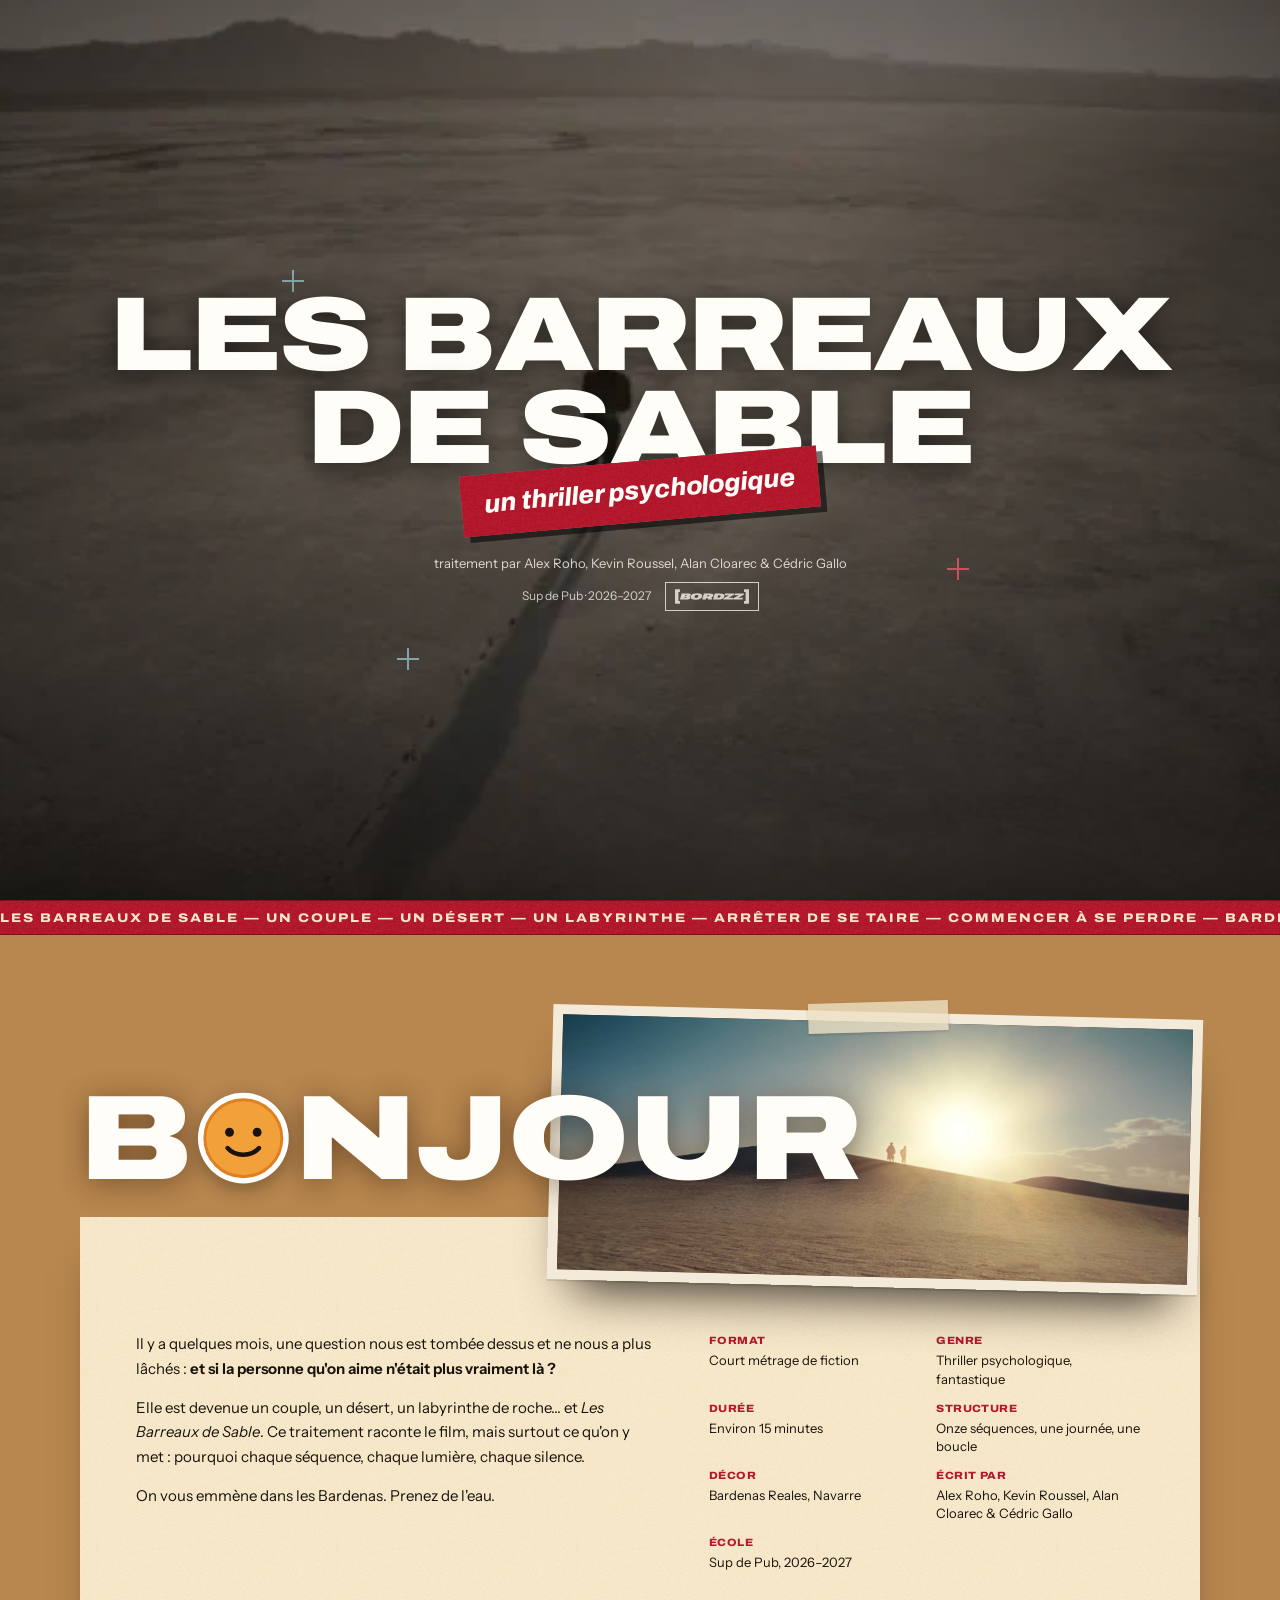
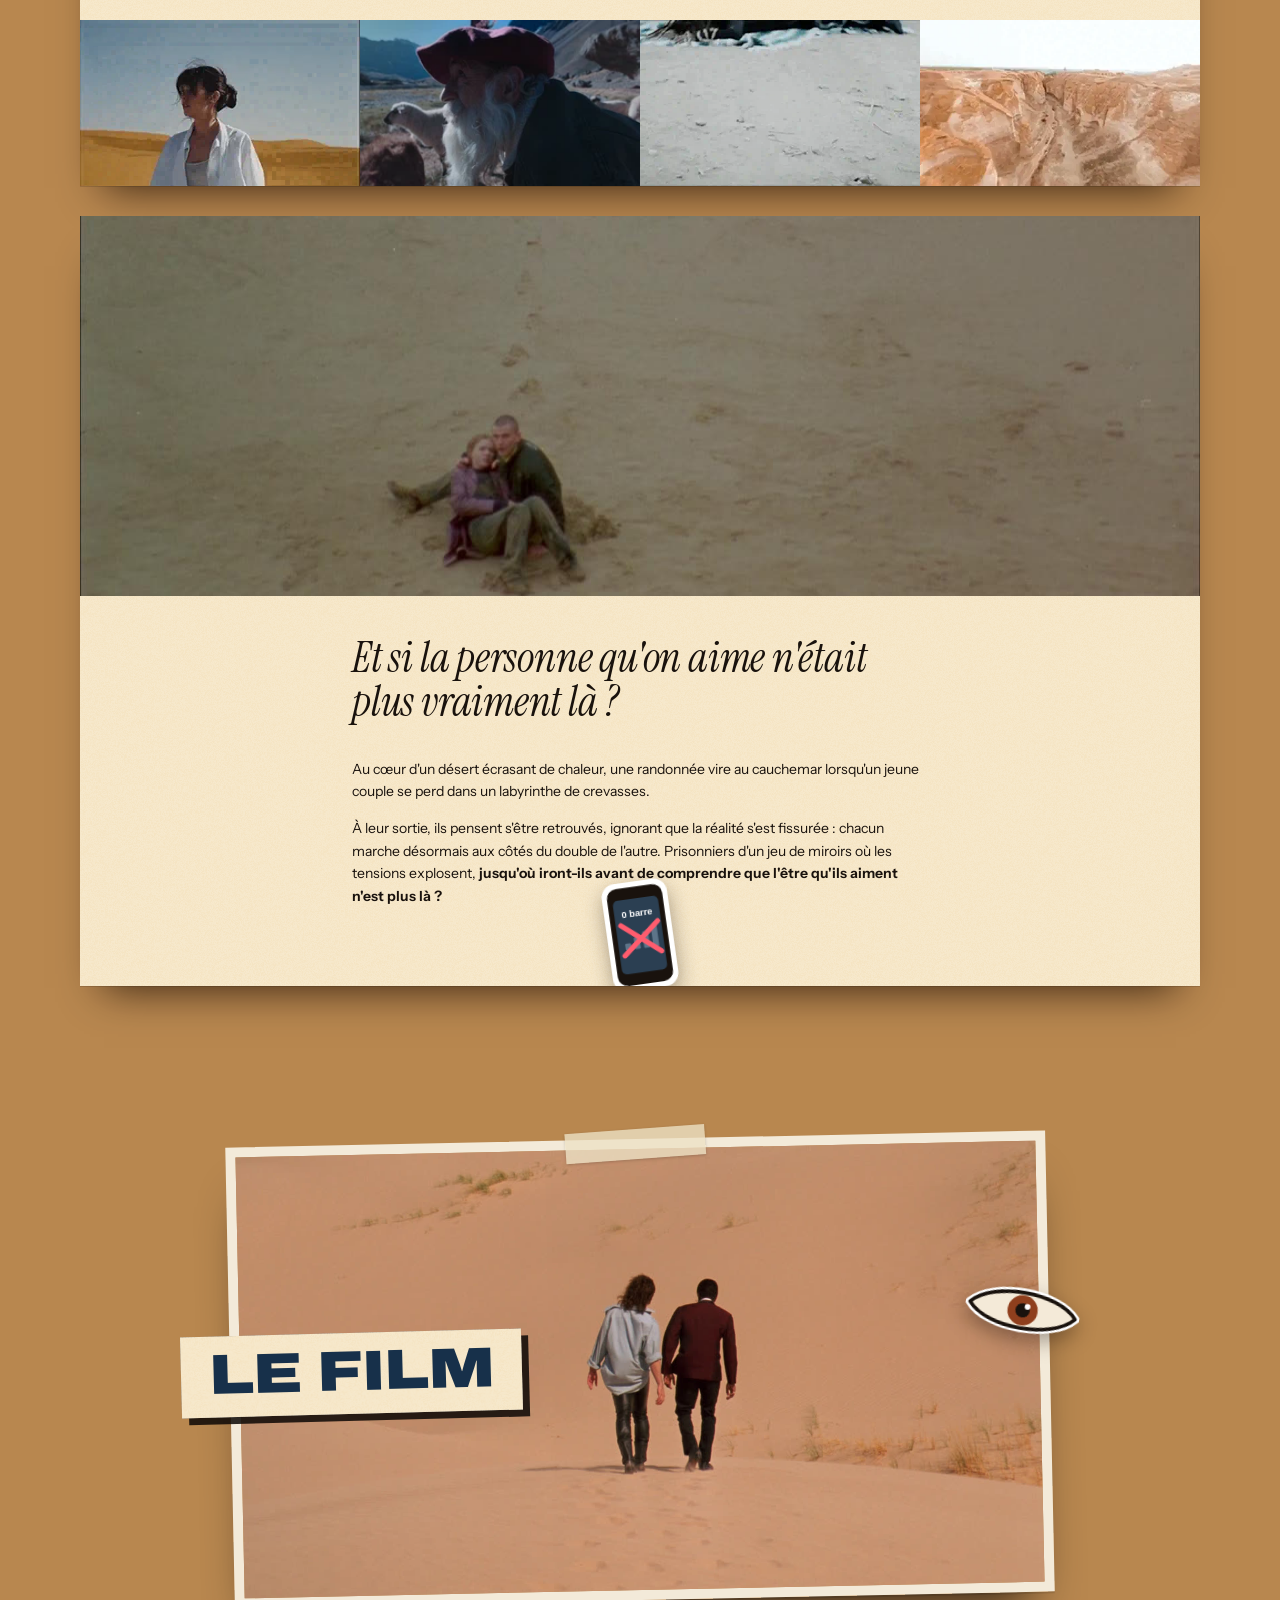
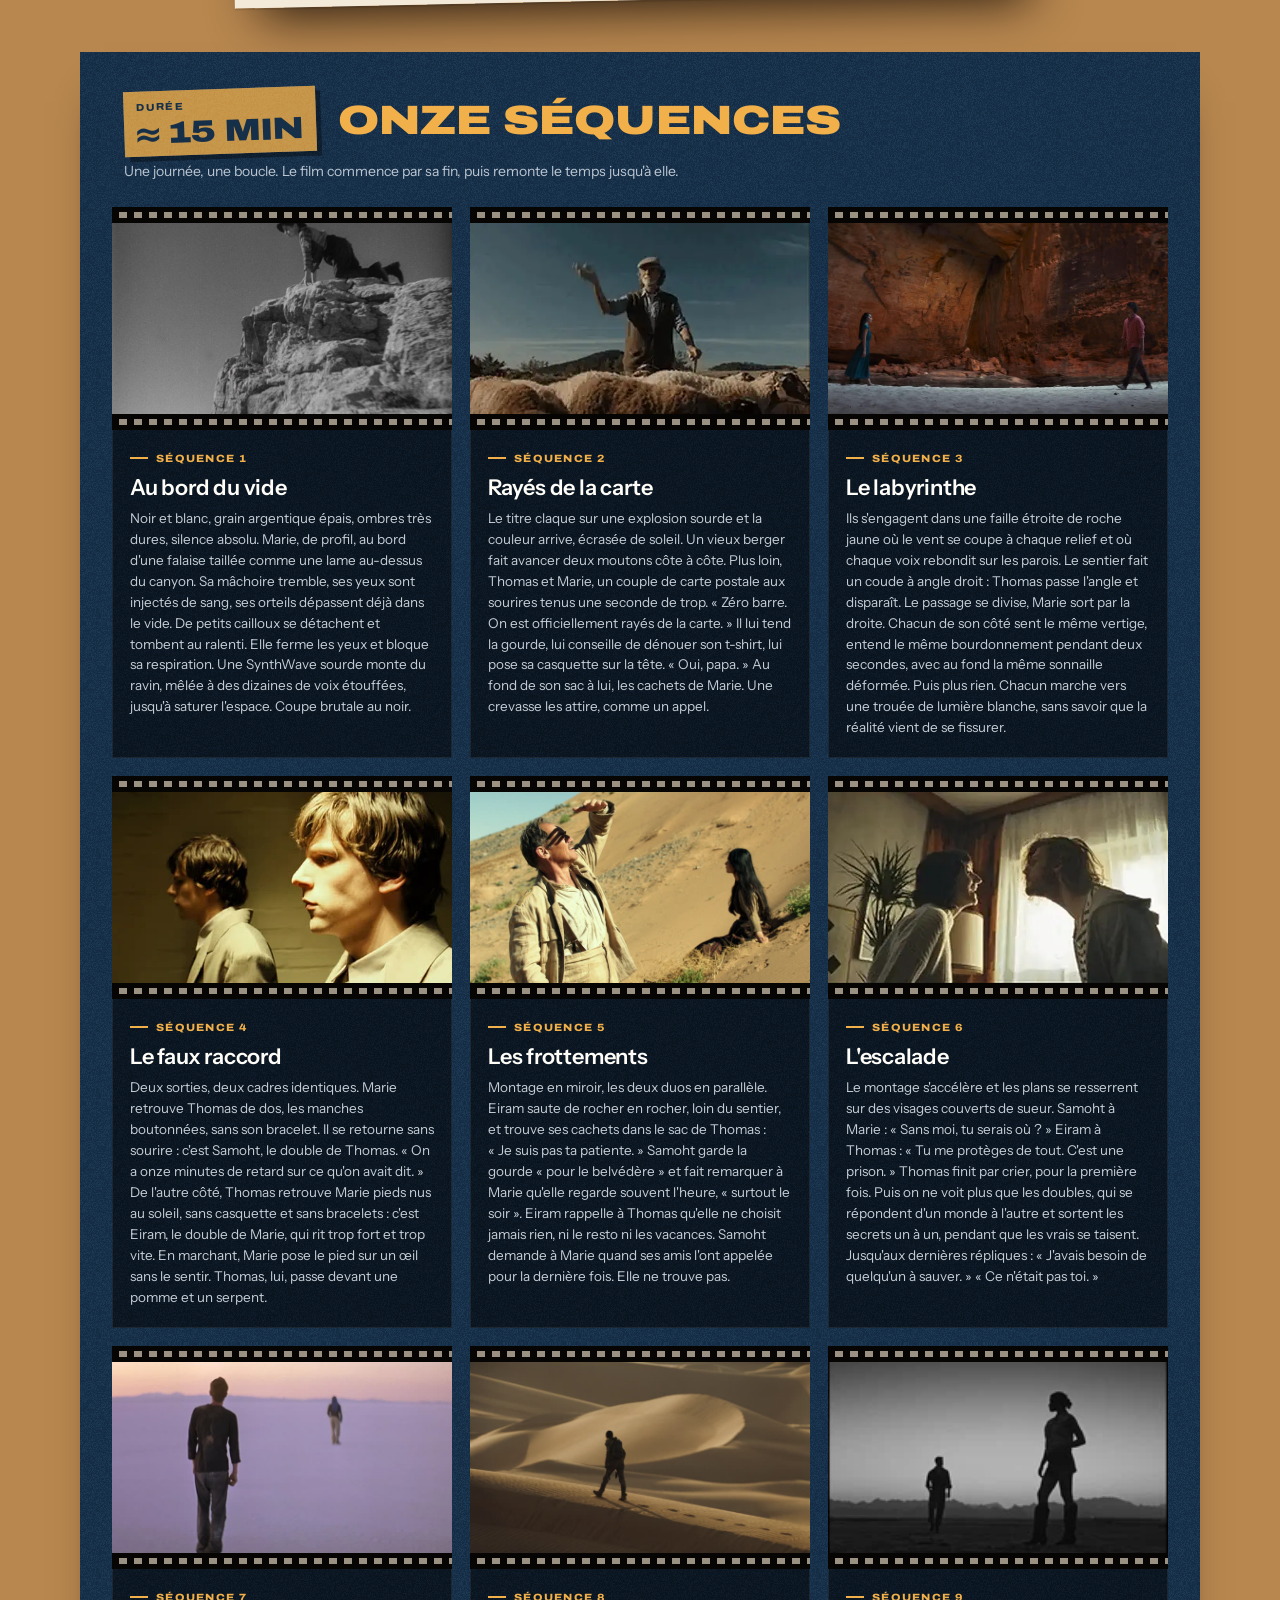
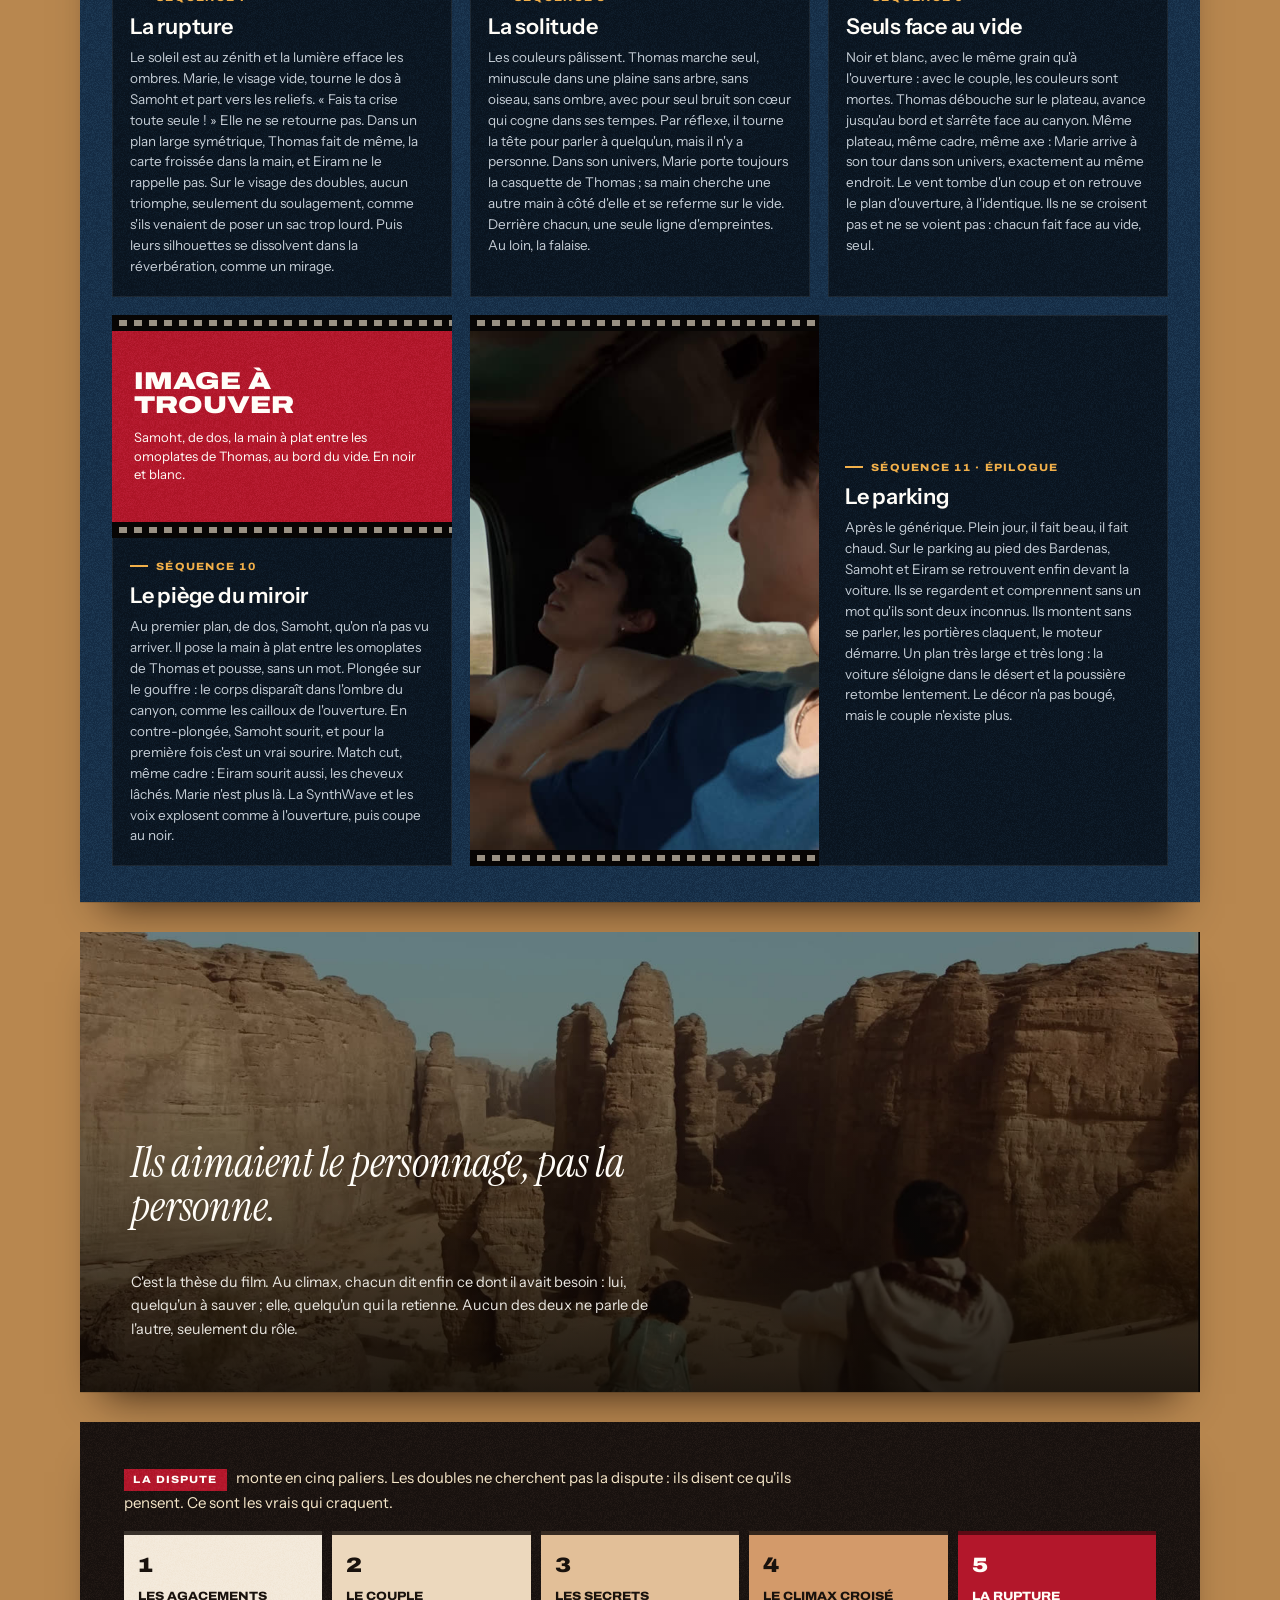
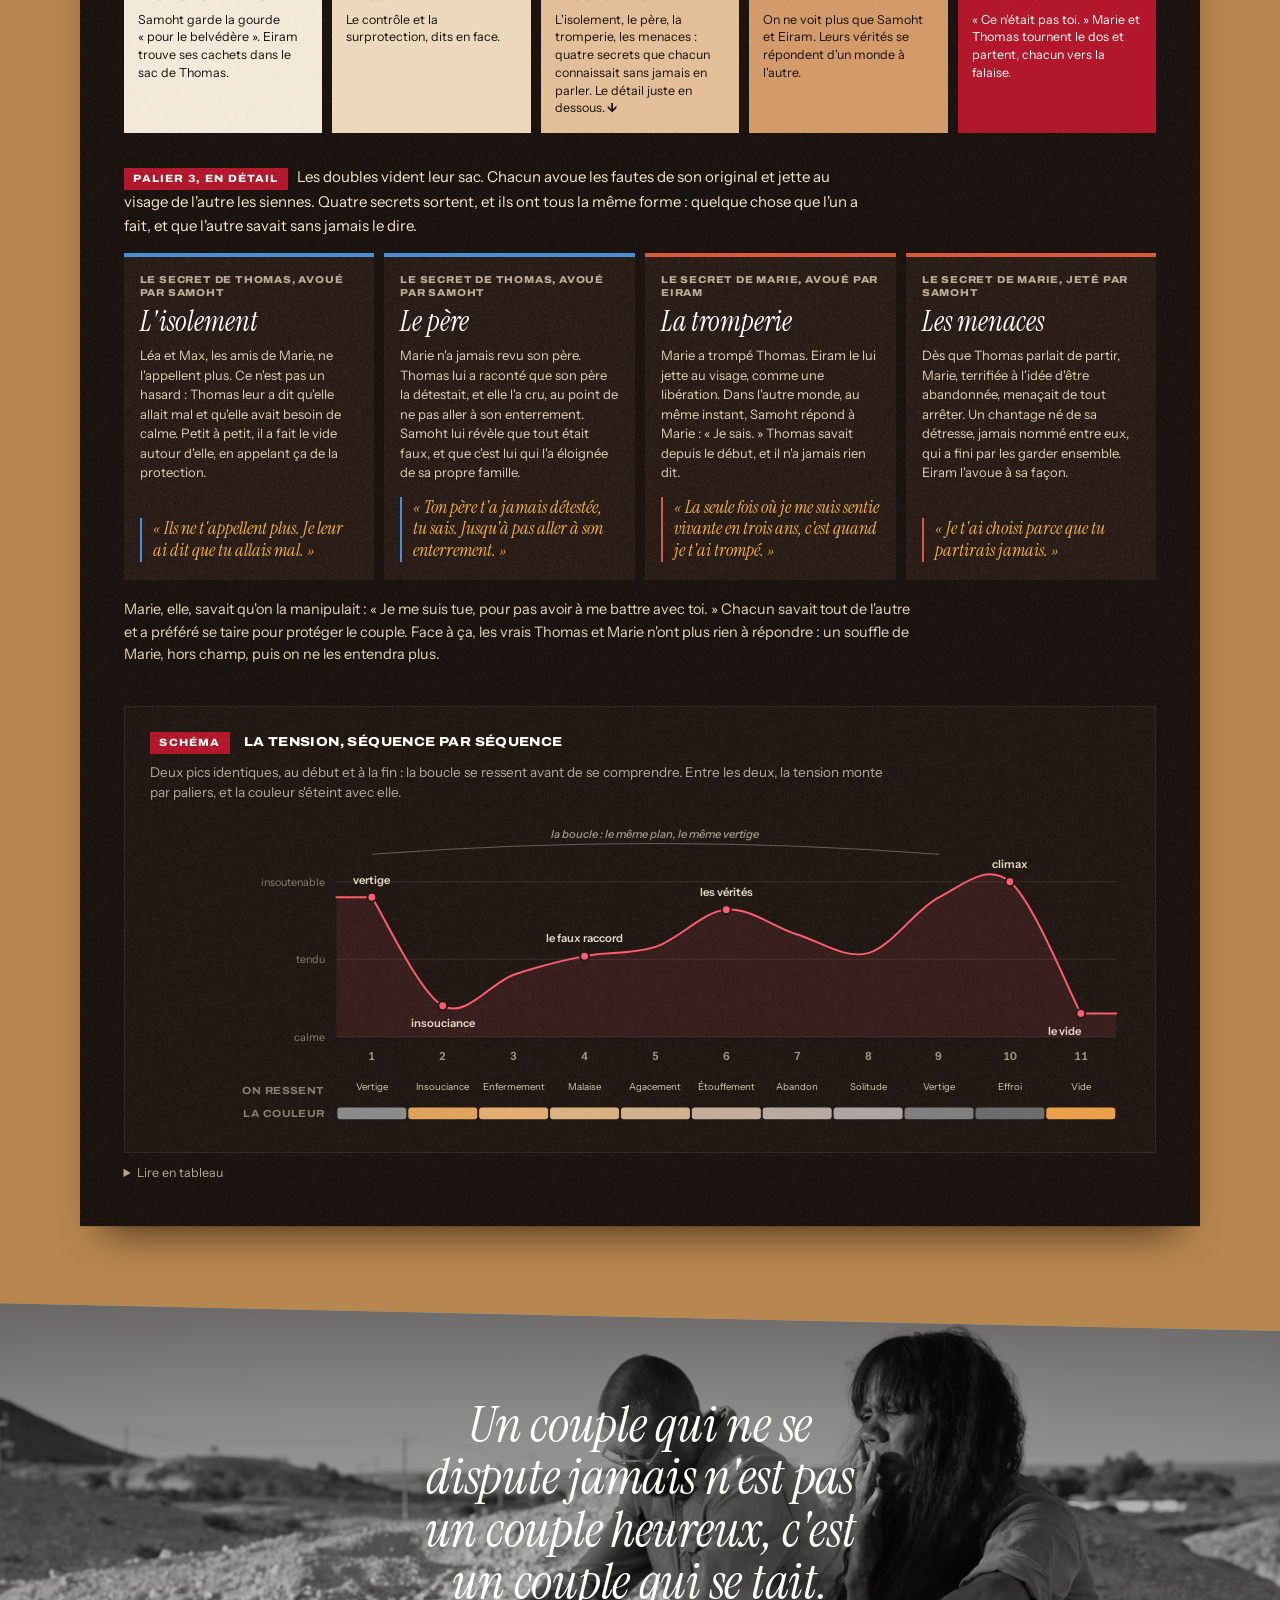
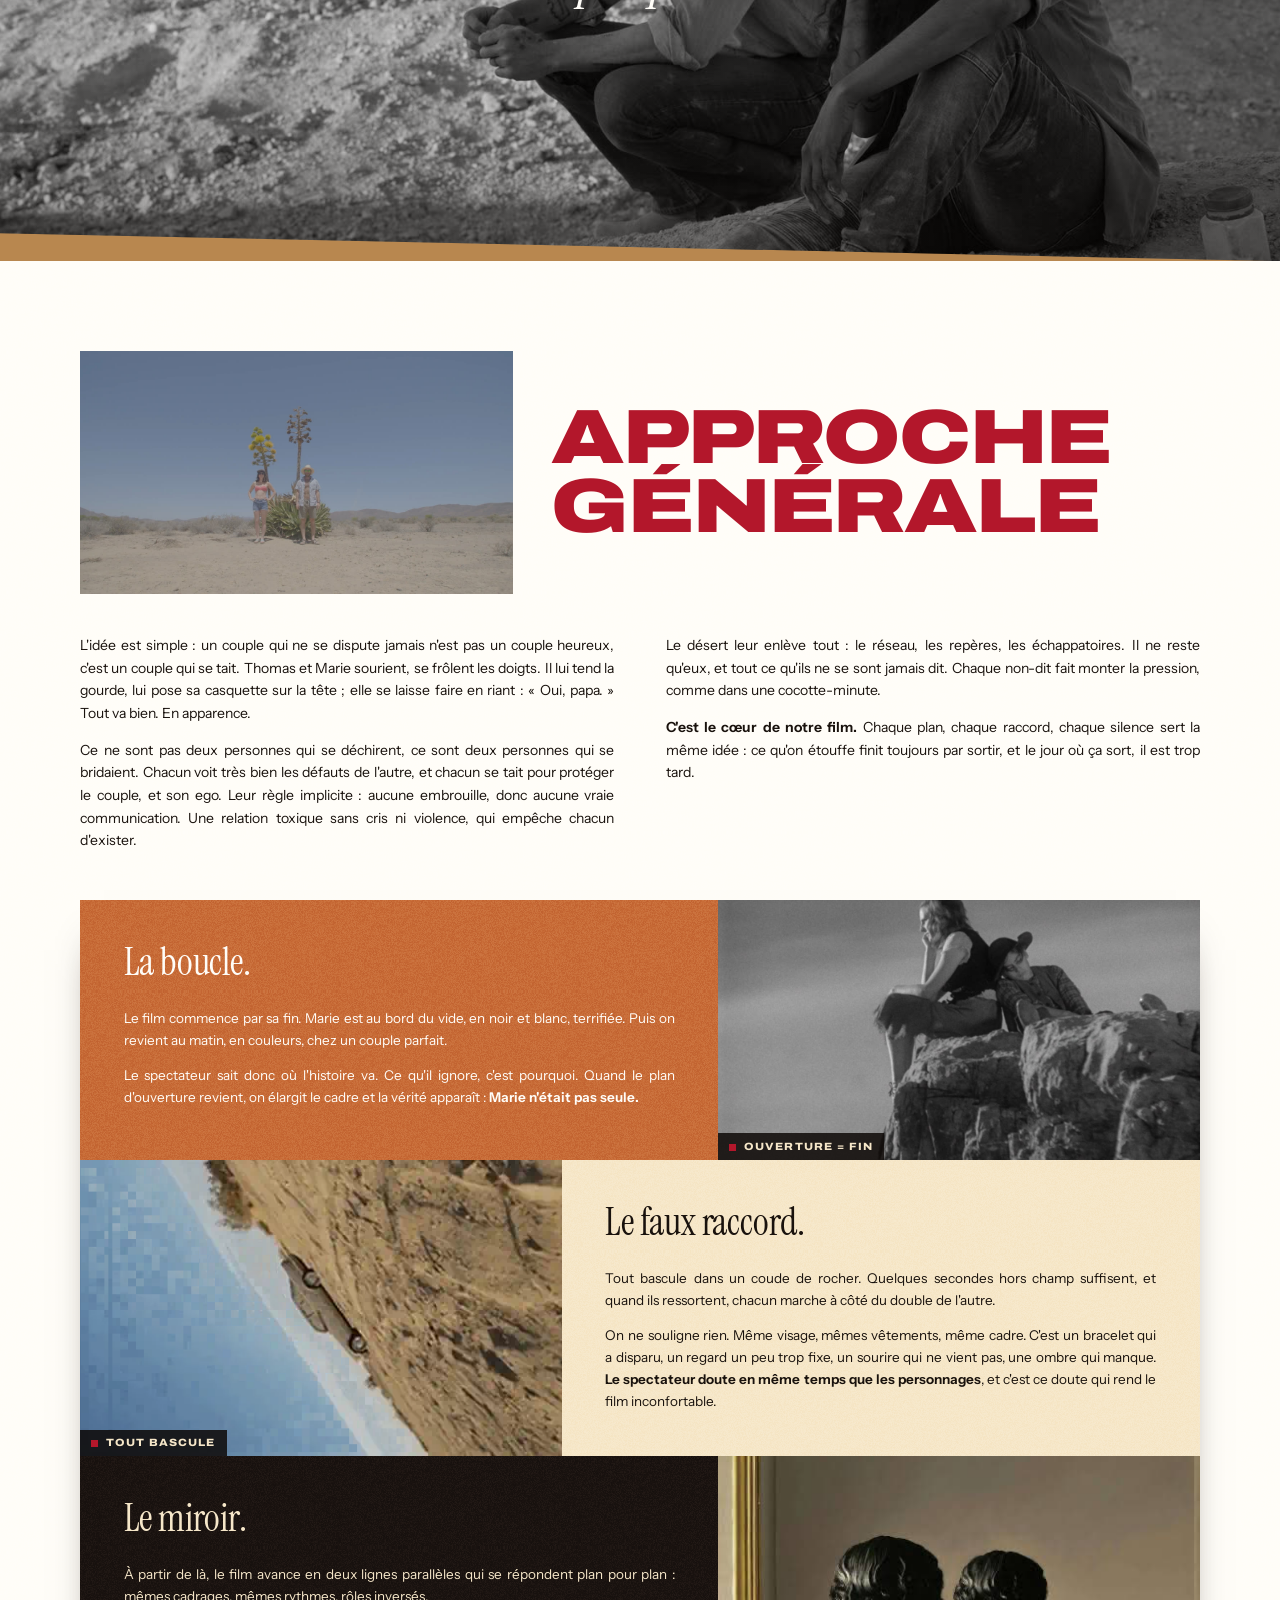
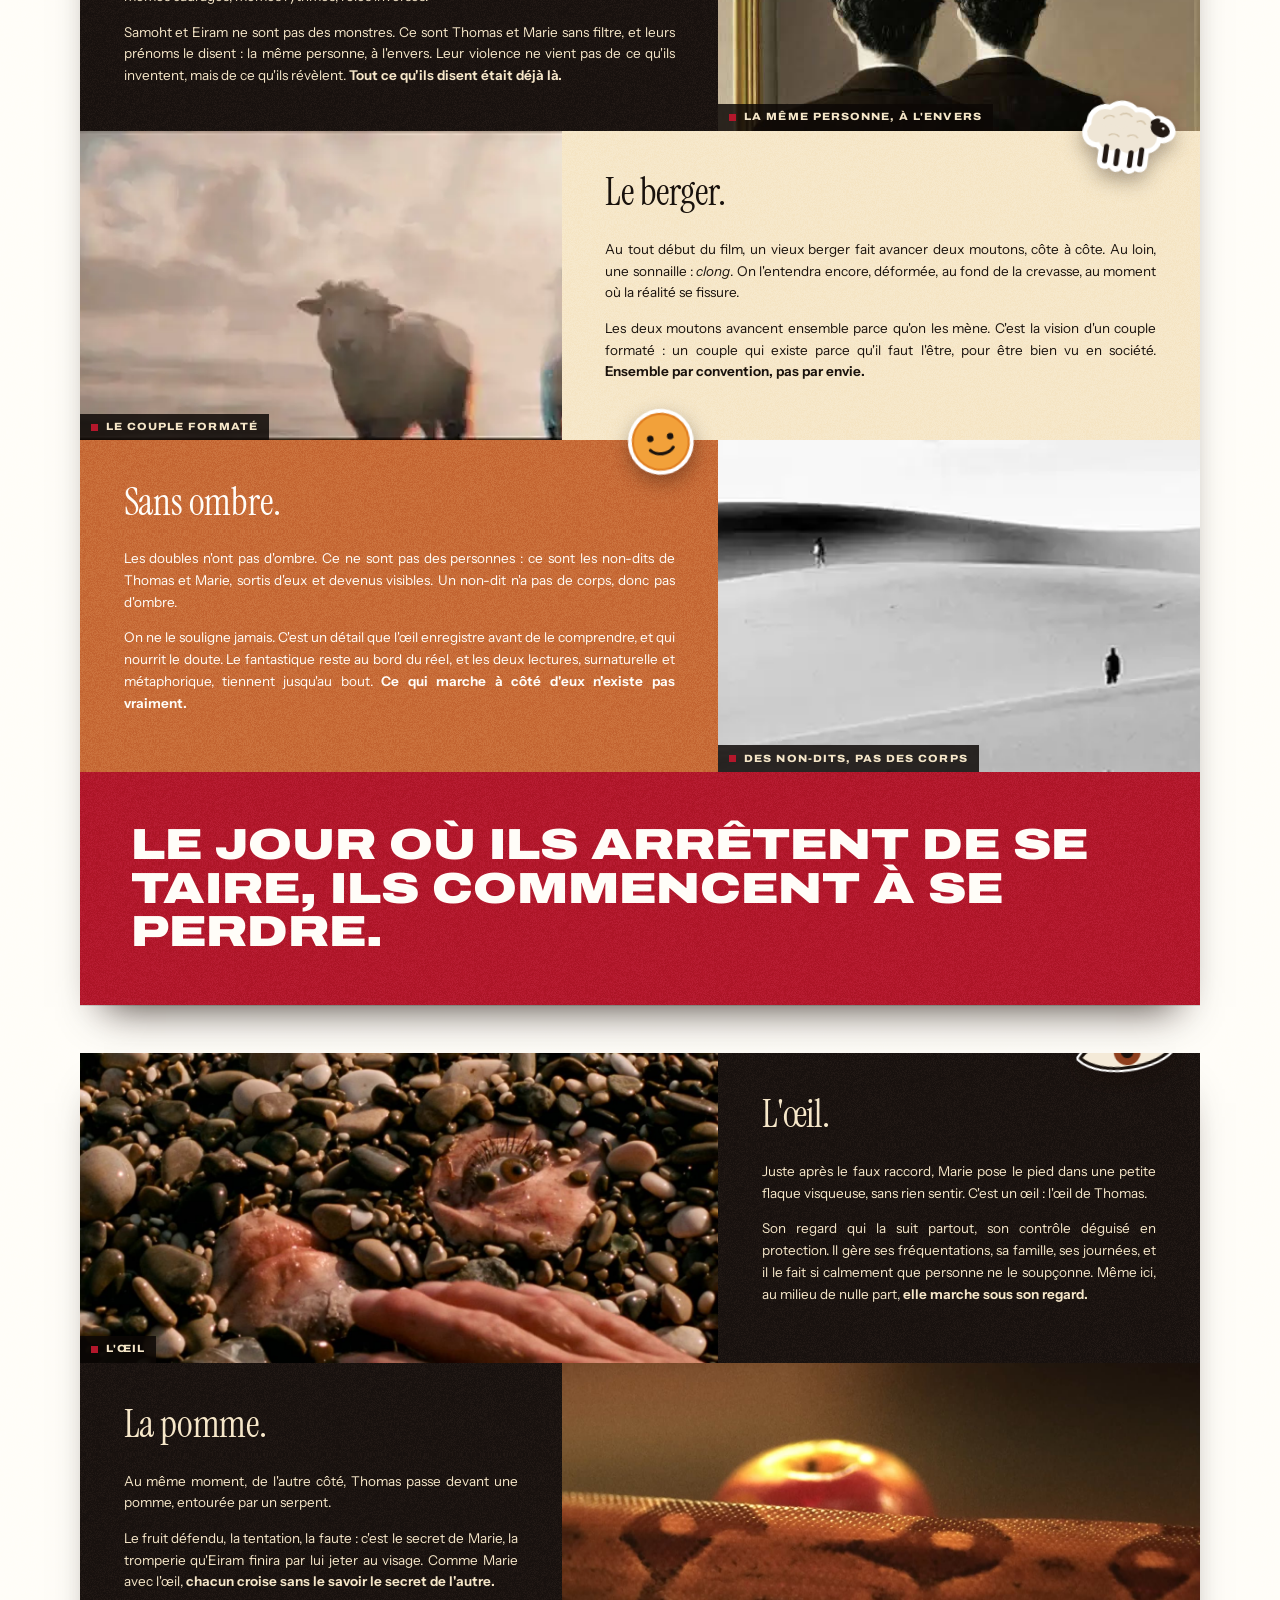
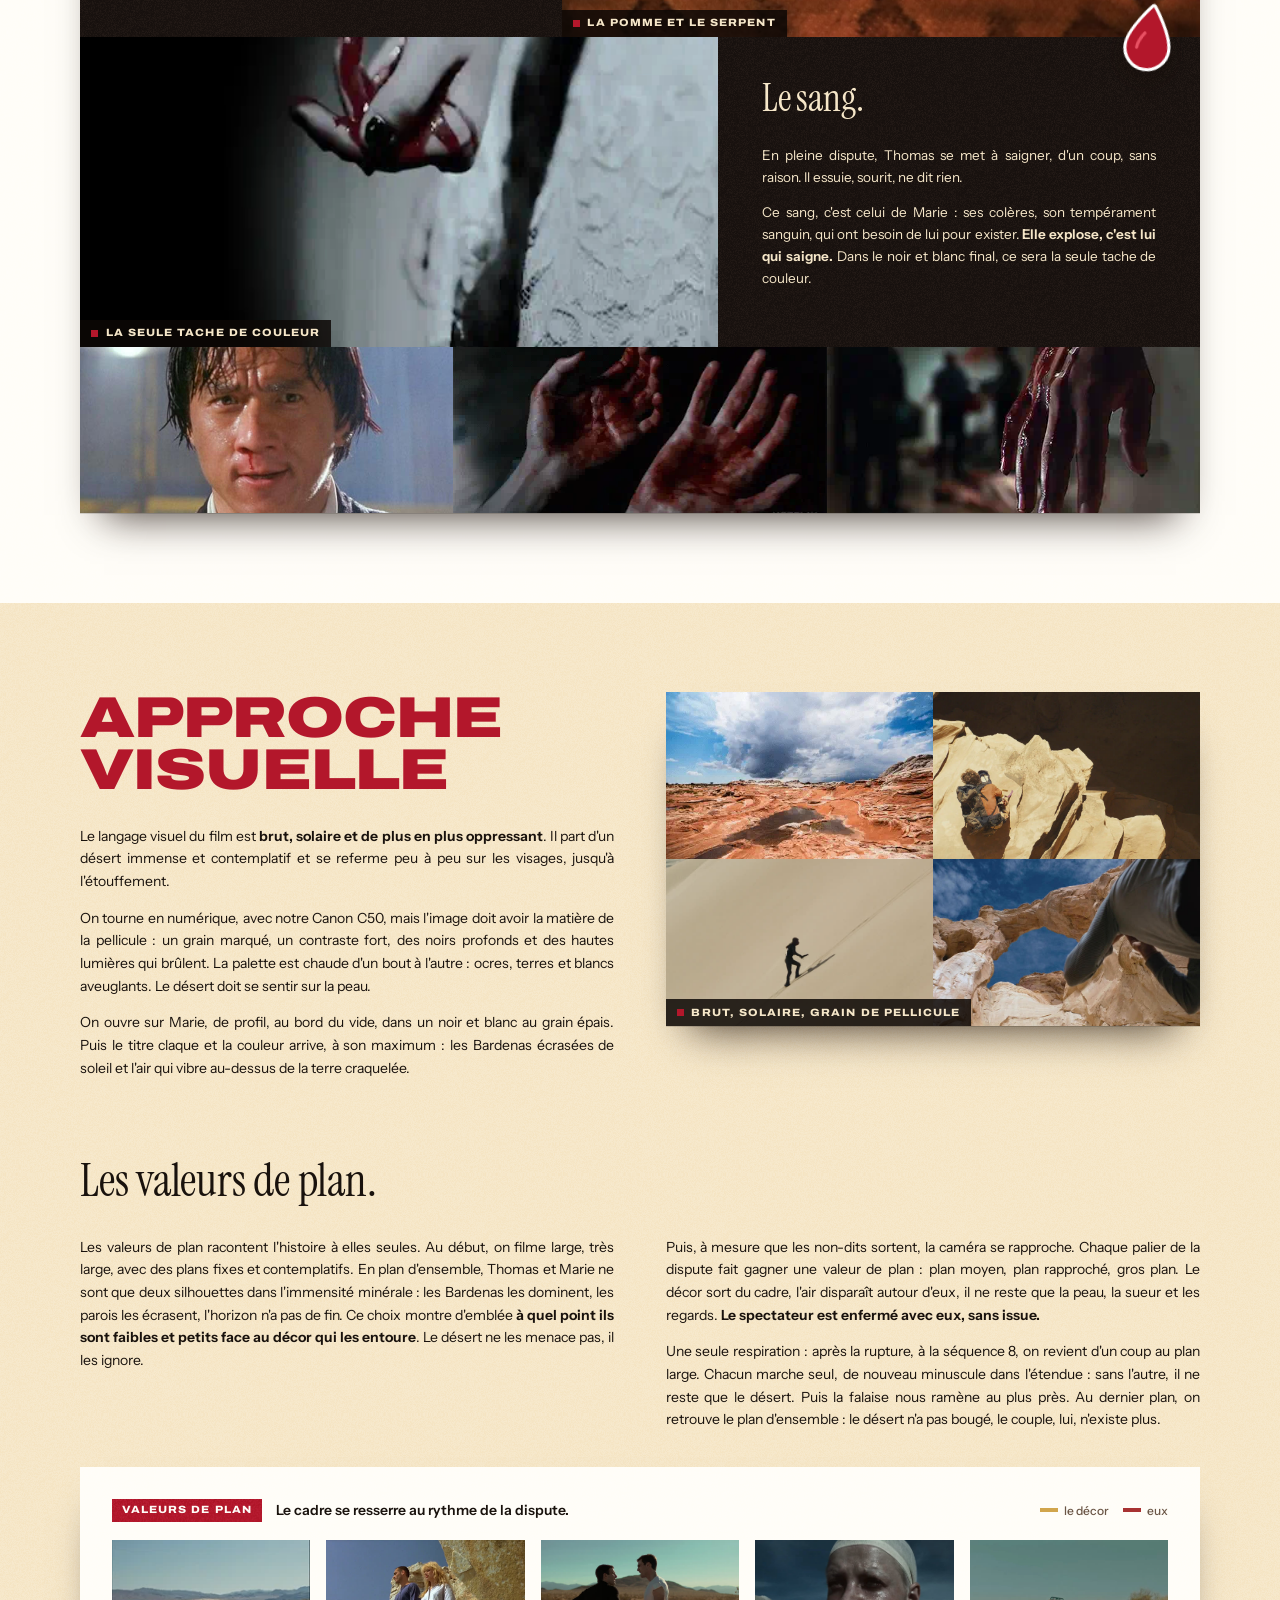
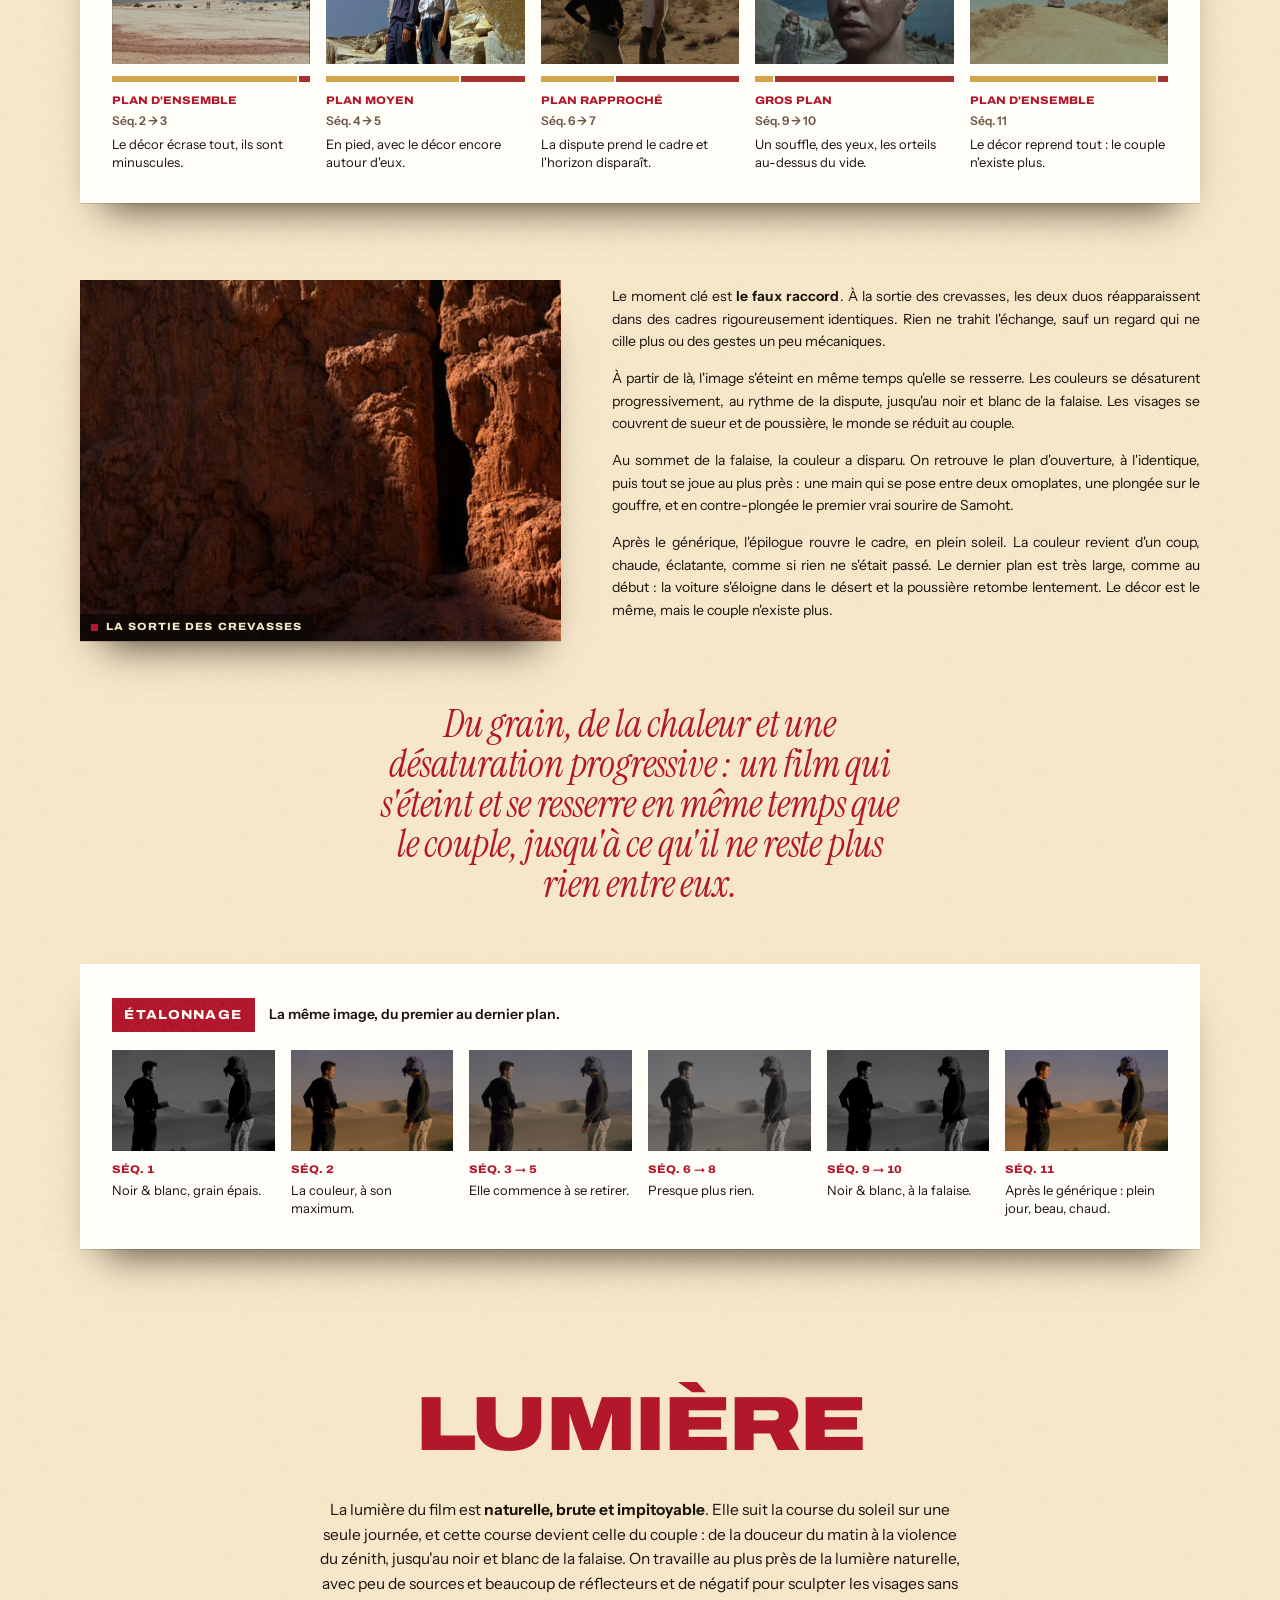
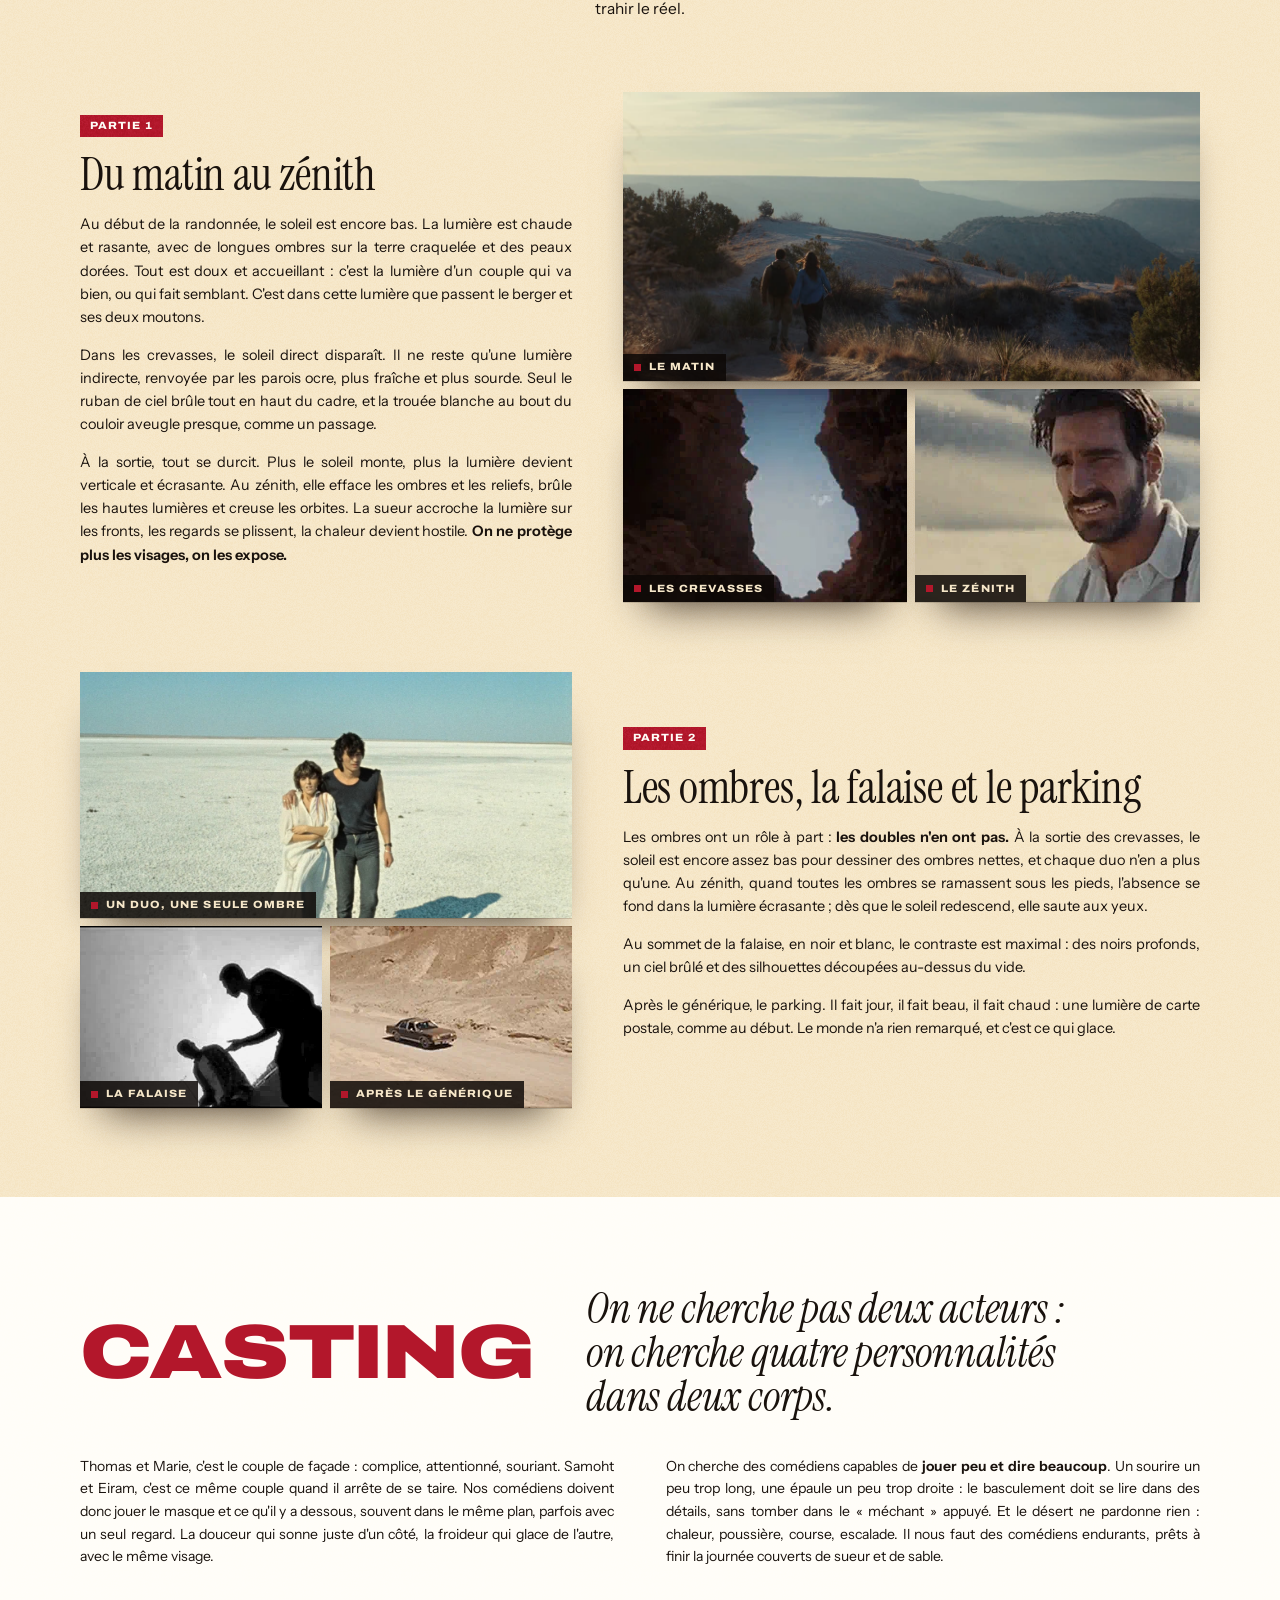
==== les-barreaux-de-sable/index.html @ b0f32f8a "Barreaux de Sable : nouveaux visages du casting, photos entières - Six nouvelles pistes de casting p" ====
<!doctype html>
<html lang="fr">
<head>
  <meta charset="utf-8">
  <meta name="viewport" content="width=device-width, initial-scale=1">
  <title>Les Barreaux de Sable — traitement</title>
  <!-- Page privée : accessible uniquement par lien direct, jamais indexée -->
  <meta name="robots" content="noindex, nofollow, noarchive, nosnippet">
  <meta name="theme-color" content="#0d0a08">
  <link rel="icon" href="../assets/logo/favicon.svg" type="image/svg+xml">
  <link rel="preconnect" href="https://fonts.googleapis.com">
  <link rel="preconnect" href="https://fonts.gstatic.com" crossorigin>
  <link rel="stylesheet" href="https://fonts.googleapis.com/css2?family=Archivo:wdth,wght@62..125,100..900&family=Instrument+Sans:wdth,wght@75..100,400..700&family=Instrument+Serif:ital@0;1&display=swap">
  <link rel="stylesheet" href="treatment.css?v=17">
  <script>document.documentElement.classList.add('js');</script>
  <script src="treatment.js?v=17" defer></script>
</head>
<body>
  <div class="ground" aria-hidden="true"></div>
  <span class="progress" aria-hidden="true"><i></i></span>

  <!-- ===================== Autocollants ===================== -->
  <svg width="0" height="0" style="position:absolute" aria-hidden="true" focusable="false">
    <defs>
      <filter id="cold" color-interpolation-filters="sRGB">
        <feColorMatrix type="matrix" values="0.55 0.25 0.08 0 0  0.22 0.6 0.18 0 0.01  0.2 0.32 0.6 0 0.07  0 0 0 1 0"/>
      </filter>
      <g id="sheep-shape">
        <circle cx="52" cy="46" r="20"/><circle cx="74" cy="40" r="22"/><circle cx="98" cy="44" r="20"/>
        <circle cx="62" cy="64" r="18"/><circle cx="88" cy="64" r="19"/><circle cx="110" cy="58" r="15"/><circle cx="42" cy="60" r="14"/>
        <rect x="54" y="72" width="8" height="30" rx="4"/><rect x="70" y="76" width="8" height="28" rx="4"/>
        <rect x="88" y="76" width="8" height="28" rx="4"/><rect x="102" y="70" width="8" height="30" rx="4"/>
        <ellipse cx="128" cy="44" rx="15" ry="11" transform="rotate(18 128 44)"/>
      </g>
      <symbol id="sheep" viewBox="0 0 160 116">
        <use href="#sheep-shape" fill="#fff" stroke="#fff" stroke-width="14" stroke-linejoin="round"/>
        <g fill="#efe6d6">
          <circle cx="52" cy="46" r="20"/><circle cx="74" cy="40" r="22"/><circle cx="98" cy="44" r="20"/>
          <circle cx="62" cy="64" r="18"/><circle cx="88" cy="64" r="19"/><circle cx="110" cy="58" r="15"/><circle cx="42" cy="60" r="14"/>
        </g>
        <g fill="none" stroke="#d6c7ad" stroke-width="2.2"><path d="M48 40c4-6 10-7 15-4M70 32c5-5 12-5 17 0M94 38c5-3 10-2 13 2M58 62c5-4 11-4 15 0M84 60c5-4 11-4 15 0"/></g>
        <g fill="#231a14">
          <rect x="54" y="74" width="7" height="27" rx="3.5"/><rect x="70" y="78" width="7" height="25" rx="3.5"/>
          <rect x="89" y="78" width="7" height="25" rx="3.5"/><rect x="103" y="72" width="7" height="27" rx="3.5"/>
          <ellipse cx="128" cy="44" rx="14" ry="10" transform="rotate(18 128 44)"/>
          <ellipse cx="120" cy="34" rx="7" ry="3.5" transform="rotate(-30 120 34)"/>
        </g>
        <circle cx="132" cy="42" r="1.8" fill="#fff"/>
      </symbol>
      <symbol id="eye" viewBox="0 0 160 90">
        <path d="M6 45C34 12 126 12 154 45 126 78 34 78 6 45Z" fill="#fff" stroke="#fff" stroke-width="12" stroke-linejoin="round"/>
        <path d="M6 45C34 12 126 12 154 45 126 78 34 78 6 45Z" fill="#f4ead8" stroke="#19120d" stroke-width="5" stroke-linejoin="round"/>
        <circle cx="80" cy="45" r="21" fill="#8f3f1d"/><circle cx="80" cy="45" r="10" fill="#19120d"/><circle cx="86" cy="39" r="4" fill="#fff"/>
      </symbol>
      <symbol id="drop" viewBox="0 0 80 110">
        <path d="M40 6C40 6 8 46 8 70a32 32 0 0 0 64 0C72 46 40 6 40 6Z" fill="#fff" stroke="#fff" stroke-width="10" stroke-linejoin="round"/>
        <path d="M40 6C40 6 8 46 8 70a32 32 0 0 0 64 0C72 46 40 6 40 6Z" fill="#b3172b"/>
        <path d="M24 72c0-9 5-18 9-24" fill="none" stroke="#ff6a7b" stroke-width="5" stroke-linecap="round" opacity=".7"/>
      </symbol>
      <!-- Le soleil (le O de « Bonjour ») -->
      <symbol id="sun" viewBox="0 0 100 100">
        <circle cx="50" cy="50" r="46" fill="#fff"/>
        <circle cx="50" cy="50" r="39" fill="#f2a13a"/>
        <circle cx="50" cy="50" r="39" fill="none" stroke="#e07f20" stroke-width="3"/>
        <circle cx="36" cy="44" r="4.5" fill="#19120d"/><circle cx="64" cy="44" r="4.5" fill="#19120d"/>
        <path d="M34 60c8 9 24 9 32 0" fill="none" stroke="#19120d" stroke-width="4.5" stroke-linecap="round"/>
      </symbol>
      <!-- Le téléphone sans réseau -->
      <symbol id="phone" viewBox="0 0 90 140">
        <rect x="6" y="6" width="78" height="128" rx="16" fill="#fff"/>
        <rect x="12" y="12" width="66" height="116" rx="12" fill="#19120d"/>
        <rect x="18" y="26" width="54" height="88" rx="6" fill="#2b3f52"/>
        <g fill="#5d7489"><rect x="26" y="78" width="7" height="8" rx="1.5"/><rect x="37" y="72" width="7" height="14" rx="1.5"/><rect x="48" y="66" width="7" height="20" rx="1.5"/><rect x="59" y="60" width="7" height="26" rx="1.5"/></g>
        <path d="M24 56l44 36M68 56L24 92" stroke="#ff5c6e" stroke-width="6" stroke-linecap="round"/>
        <text x="45" y="47" fill="#fff" font-family="Arial, sans-serif" font-weight="700" font-size="11" text-anchor="middle">0 barre</text>
      </symbol>
      <!-- La gourde de Thomas -->
      <symbol id="flask" viewBox="0 0 80 140">
        <path d="M28 6h24v14c14 6 22 18 22 34v66c0 8-6 14-14 14H20c-8 0-14-6-14-14V54c0-16 8-28 22-34z" fill="#fff"/>
        <path d="M32 12h16v12c13 5 20 16 20 30v64c0 5-4 9-9 9H21c-5 0-9-4-9-9V54c0-14 7-25 20-30z" fill="#4a7a6a"/>
        <rect x="30" y="8" width="20" height="10" rx="3" fill="#19120d"/>
        <rect x="12" y="66" width="56" height="26" fill="#e9d6b4"/>
        <text x="40" y="84" fill="#19120d" font-family="Arial, sans-serif" font-weight="800" font-size="12" text-anchor="middle">1,5 L</text>
      </symbol>
    </defs>
  </svg>

  <!-- ===================== OUVERTURE ===================== -->
  <header class="intro" id="top">
    <img class="ref intro__bg" src="img/ref/hero.webp" alt="" fetchpriority="high" decoding="async">
    <i class="cross" style="--x:22%;--y:30%" aria-hidden="true"></i>
    <i class="cross cross--red" style="--x:74%;--y:62%" aria-hidden="true"></i>
    <i class="cross" style="--x:31%;--y:72%" aria-hidden="true"></i>
    <div class="intro__inner">
      <h1 class="intro__title">Les Barreaux<br>de Sable</h1>
      <span class="intro__tag">un thriller psychologique</span>
      <p class="intro__by">traitement par Alex Roho, Kevin Roussel, Alan Cloarec &amp; Cédric Gallo</p>
      <p class="intro__school">Sup de Pub · 2026–2027 <a class="logo-box" href="../" aria-label="BORDZZ"><span class="logo-mark"></span></a></p>
    </div>
  </header>

  <div class="ticker" aria-hidden="true"><div class="ticker__track"><span>Les Barreaux de Sable — un couple — un désert — un labyrinthe — arrêter de se taire — commencer à se perdre — Bardenas Reales — </span><span>Les Barreaux de Sable — un couple — un désert — un labyrinthe — arrêter de se taire — commencer à se perdre — Bardenas Reales — </span></div></div>

  <main>

    <!-- ===================== BONJOUR ===================== -->
    <section class="on-ground hello" id="bonjour" data-chapter="Bonjour" aria-labelledby="t-bonjour">
      <div class="hello__top">
        <h2 class="hello__word" id="t-bonjour" aria-label="Bonjour">B<svg class="hello__sun" aria-hidden="true"><use href="#sun"/></svg>NJOUR</h2>
        <figure class="frame frame--terra hello__frame"><img class="ref pos-sun" src="img/ref/dune-sun.jpg" alt="" loading="lazy"></figure>
      </div>
      <div class="panel panel--cream hello__letter">
        <div class="hello__cols">
          <div class="hello__text">
            <p>Il y a quelques mois, une question nous est tombée dessus et ne nous a plus lâchés&nbsp;: <strong>et si la personne qu'on aime n'était plus vraiment là&nbsp;?</strong></p>
            <p>Elle est devenue un couple, un désert, un labyrinthe de roche… et <em>Les Barreaux de Sable</em>. Ce traitement raconte le film, mais surtout ce qu'on y met&nbsp;: pourquoi chaque séquence, chaque lumière, chaque silence.</p>
            <p>On vous emmène dans les Bardenas. Prenez de l'eau.</p>
          </div>
          <dl class="facts">
            <div><dt>Format</dt><dd>Court métrage de fiction</dd></div>
            <div><dt>Genre</dt><dd>Thriller psychologique, fantastique</dd></div>
            <div><dt>Durée</dt><dd>Environ 15 minutes</dd></div>
            <div><dt>Structure</dt><dd>Onze séquences, une journée, une boucle</dd></div>
            <div><dt>Décor</dt><dd>Bardenas Reales, Navarre</dd></div>
            <div><dt>Écrit par</dt><dd>Alex Roho, Kevin Roussel, Alan Cloarec &amp; Cédric Gallo</dd></div>
            <div><dt>École</dt><dd>Sup de Pub, 2026–2027</dd></div>
          </dl>
        </div>
        <div class="strip" aria-hidden="true">
          <img class="ref" src="img/ref/dunes.webp" alt="" loading="lazy">
          <img class="ref" src="img/ref/shepherd-old.webp" alt="" loading="lazy">
          <img class="ref" src="img/ref/scorpion.webp" alt="" loading="lazy">
          <img class="ref" src="img/ref/canyon-aerial.webp" alt="" loading="lazy">
        </div>
      </div>

      <div class="panel panel--cream says">
        <figure class="says__img"><img class="pos-sand" src="img/ref/couple-sand.jpg" alt="Un couple assis dans le sable, serré l'un contre l'autre, au milieu de traces de pas" width="1280" height="694" loading="lazy"></figure>
        <div class="says__text">
          <p class="says__big">Et si la personne qu'on aime n'était plus vraiment là&nbsp;?</p>
          <p>Au cœur d'un désert écrasant de chaleur, une randonnée vire au cauchemar lorsqu'un jeune couple se perd dans un labyrinthe de crevasses.</p>
          <p>À leur sortie, ils pensent s'être retrouvés, ignorant que la réalité s'est fissurée&nbsp;: chacun marche désormais aux côtés du double de l'autre. Prisonniers d'un jeu de miroirs où les tensions explosent, <strong>jusqu'où iront-ils avant de comprendre que l'être qu'ils aiment n'est plus là&nbsp;?</strong></p>
        </div>
        <svg class="sticker sticker--phone" aria-hidden="true"><use href="#phone"/></svg>
      </div>
    </section>

    <!-- ===================== LE FILM ===================== -->
    <section class="on-ground film" id="film" data-chapter="Le film" aria-labelledby="t-film">
      <div class="film__top">
        <h2 class="pill-title" id="t-film">Le film</h2>
        <figure class="frame frame--sky film__frame"><img src="img/ref/dune-couple.jpg" alt="Un couple qui marche côte à côte dans les dunes, vu de dos" width="1200" height="676" loading="lazy"></figure>
        <svg class="sticker sticker--eye-top" aria-hidden="true"><use href="#eye"/></svg>
      </div>
      <div class="panel panel--blue film__panel">
        <div class="film__head"><p class="film__dur"><span>Durée</span><b>≈ 15 min</b></p><h3 class="film__part">Onze séquences</h3><p>Une journée, une boucle. Le film commence par sa fin, puis remonte le temps jusqu'à elle.</p></div>
        <div class="seqs">
          <article class="seq"><figure><img class="ref pos-top" src="img/ref/bw-edge.jpg" alt="" loading="lazy"></figure><div class="seq__text"><span class="seq__n">Séquence 1</span><h4>Au bord du vide</h4><p>Noir et blanc, grain argentique épais, ombres très dures, silence absolu. Marie, de profil, au bord d'une falaise taillée comme une lame au-dessus du canyon. Sa mâchoire tremble, ses yeux sont injectés de sang, ses orteils dépassent déjà dans le vide. De petits cailloux se détachent et tombent au ralenti. Elle ferme les yeux et bloque sa respiration. Une SynthWave sourde monte du ravin, mêlée à des dizaines de voix étouffées, jusqu'à saturer l'espace. Coupe brutale au noir.</p></div></article>
          <article class="seq"><figure><img class="ref" src="img/ref/shepherd.webp" alt="" loading="lazy"></figure><div class="seq__text"><span class="seq__n">Séquence 2</span><h4>Rayés de la carte</h4><p>Le titre claque sur une explosion sourde et la couleur arrive, écrasée de soleil. Un vieux berger fait avancer deux moutons côte à côte. Plus loin, Thomas et Marie, un couple de carte postale aux sourires tenus une seconde de trop. «&nbsp;Zéro barre. On est officiellement rayés de la carte.&nbsp;» Il lui tend la gourde, lui conseille de dénouer son t-shirt, lui pose sa casquette sur la tête. «&nbsp;Oui, papa.&nbsp;» Au fond de son sac à lui, les cachets de Marie. Une crevasse les attire, comme un appel.</p></div></article>
          <article class="seq"><figure><img class="ref" src="img/ref/canyon-split.jpg" alt="" loading="lazy"></figure><div class="seq__text"><span class="seq__n">Séquence 3</span><h4>Le labyrinthe</h4><p>Ils s'engagent dans une faille étroite de roche jaune où le vent se coupe à chaque relief et où chaque voix rebondit sur les parois. Le sentier fait un coude à angle droit&nbsp;: Thomas passe l'angle et disparaît. Le passage se divise, Marie sort par la droite. Chacun de son côté sent le même vertige, entend le même bourdonnement pendant deux secondes, avec au fond la même sonnaille déformée. Puis plus rien. Chacun marche vers une trouée de lumière blanche, sans savoir que la réalité vient de se fissurer.</p></div></article>
          <article class="seq"><figure><img class="ref" src="img/ref/double.jpg" alt="" loading="lazy"></figure><div class="seq__text"><span class="seq__n">Séquence 4</span><h4>Le faux raccord</h4><p>Deux sorties, deux cadres identiques. Marie retrouve Thomas de dos, les manches boutonnées, sans son bracelet. Il se retourne sans sourire&nbsp;: c'est Samoht, le double de Thomas. «&nbsp;On a onze minutes de retard sur ce qu'on avait dit.&nbsp;» De l'autre côté, Thomas retrouve Marie pieds nus au soleil, sans casquette et sans bracelets&nbsp;: c'est Eiram, le double de Marie, qui rit trop fort et trop vite. En marchant, Marie pose le pied sur un œil sans le sentir. Thomas, lui, passe devant une pomme et un serpent.</p></div></article>
          <article class="seq"><figure><img class="ref" src="img/ref/heat-pair.jpg" alt="" loading="lazy"></figure><div class="seq__text"><span class="seq__n">Séquence 5</span><h4>Les frottements</h4><p>Montage en miroir, les deux duos en parallèle. Eiram saute de rocher en rocher, loin du sentier, et trouve ses cachets dans le sac de Thomas&nbsp;: «&nbsp;Je suis pas ta patiente.&nbsp;» Samoht garde la gourde «&nbsp;pour le belvédère&nbsp;» et fait remarquer à Marie qu'elle regarde souvent l'heure, «&nbsp;surtout le soir&nbsp;». Eiram rappelle à Thomas qu'elle ne choisit jamais rien, ni le resto ni les vacances. Samoht demande à Marie quand ses amis l'ont appelée pour la dernière fois. Elle ne trouve pas.</p></div></article>
          <article class="seq"><figure><img class="ref" src="img/ref/face-to-face.webp" alt="" loading="lazy"></figure><div class="seq__text"><span class="seq__n">Séquence 6</span><h4>L'escalade</h4><p>Le montage s'accélère et les plans se resserrent sur des visages couverts de sueur. Samoht à Marie&nbsp;: «&nbsp;Sans moi, tu serais où&nbsp;?&nbsp;» Eiram à Thomas&nbsp;: «&nbsp;Tu me protèges de tout. C'est une prison.&nbsp;» Thomas finit par crier, pour la première fois. Puis on ne voit plus que les doubles, qui se répondent d'un monde à l'autre et sortent les secrets un à un, pendant que les vrais se taisent. Jusqu'aux dernières répliques&nbsp;: «&nbsp;J'avais besoin de quelqu'un à sauver.&nbsp;» «&nbsp;Ce n'était pas toi.&nbsp;»</p></div></article>
          <article class="seq"><figure><img class="ref" src="img/ref/mirage-walk.jpg" alt="" loading="lazy"></figure><div class="seq__text"><span class="seq__n">Séquence 7</span><h4>La rupture</h4><p>Le soleil est au zénith et la lumière efface les ombres. Marie, le visage vide, tourne le dos à Samoht et part vers les reliefs. «&nbsp;Fais ta crise toute seule&nbsp;!&nbsp;» Elle ne se retourne pas. Dans un plan large symétrique, Thomas fait de même, la carte froissée dans la main, et Eiram ne le rappelle pas. Sur le visage des doubles, aucun triomphe, seulement du soulagement, comme s'ils venaient de poser un sac trop lourd. Puis leurs silhouettes se dissolvent dans la réverbération, comme un mirage.</p></div></article>
          <article class="seq"><figure><img class="ref" src="img/ref/footprints.jpg" alt="" loading="lazy"></figure><div class="seq__text"><span class="seq__n">Séquence 8</span><h4>La solitude</h4><p>Les couleurs pâlissent. Thomas marche seul, minuscule dans une plaine sans arbre, sans oiseau, sans ombre, avec pour seul bruit son cœur qui cogne dans ses tempes. Par réflexe, il tourne la tête pour parler à quelqu'un, mais il n'y a personne. Dans son univers, Marie porte toujours la casquette de Thomas&nbsp;; sa main cherche une autre main à côté d'elle et se referme sur le vide. Derrière chacun, une seule ligne d'empreintes. Au loin, la falaise.</p></div></article>
          <article class="seq"><figure><img class="ref" src="img/ref/bw-apart.webp" alt="" loading="lazy"></figure><div class="seq__text"><span class="seq__n">Séquence 9</span><h4>Seuls face au vide</h4><p>Noir et blanc, avec le même grain qu'à l'ouverture&nbsp;: avec le couple, les couleurs sont mortes. Thomas débouche sur le plateau, avance jusqu'au bord et s'arrête face au canyon. Même plateau, même cadre, même axe&nbsp;: Marie arrive à son tour dans son univers, exactement au même endroit. Le vent tombe d'un coup et on retrouve le plan d'ouverture, à l'identique. Ils ne se croisent pas et ne se voient pas&nbsp;: chacun fait face au vide, seul.</p></div></article>
          <article class="seq"><figure class="todo"><span class="todo__tag">Image à trouver</span><span class="todo__what">Samoht, de dos, la main à plat entre les omoplates de Thomas, au bord du vide. En noir et blanc.</span></figure><div class="seq__text"><span class="seq__n">Séquence 10</span><h4>Le piège du miroir</h4><p>Au premier plan, de dos, Samoht, qu'on n'a pas vu arriver. Il pose la main à plat entre les omoplates de Thomas et pousse, sans un mot. Plongée sur le gouffre&nbsp;: le corps disparaît dans l'ombre du canyon, comme les cailloux de l'ouverture. En contre-plongée, Samoht sourit, et pour la première fois c'est un vrai sourire. Match cut, même cadre&nbsp;: Eiram sourit aussi, les cheveux lâchés. Marie n'est plus là. La SynthWave et les voix explosent comme à l'ouverture, puis coupe au noir.</p></div></article>
          <article class="seq seq--epi"><figure><img src="img/ref/truck-cab.jpg" alt="" width="1200" height="630" loading="lazy"></figure><div class="seq__text"><span class="seq__n">Séquence 11 · Épilogue</span><h4>Le parking</h4><p>Après le générique. Plein jour, il fait beau, il fait chaud. Sur le parking au pied des Bardenas, Samoht et Eiram se retrouvent enfin devant la voiture. Ils se regardent et comprennent sans un mot qu'ils sont deux inconnus. Ils montent sans se parler, les portières claquent, le moteur démarre. Un plan très large et très long&nbsp;: la voiture s'éloigne dans le désert et la poussière retombe lentement. Le décor n'a pas bougé, mais le couple n'existe plus.</p></div></article>
        </div>
      </div>

      <div class="panel panel--image film__thesis">
        <img class="pos-apart" src="img/ref/rocks-apart.jpg" alt="" width="1600" height="900" loading="lazy">
        <div class="film__thesis-text">
          <p class="says__big">Ils aimaient le personnage, pas la personne.</p>
          <p>C'est la thèse du film. Au climax, chacun dit enfin ce dont il avait besoin&nbsp;: lui, quelqu'un à sauver&nbsp;; elle, quelqu'un qui la retienne. Aucun des deux ne parle de l'autre, seulement du rôle.</p>
        </div>
      </div>

      <div class="panel panel--night film__curve">
        <p class="steps__title"><span class="pill pill--red">La dispute</span> monte en cinq paliers. Les doubles ne cherchent pas la dispute&nbsp;: ils disent ce qu'ils pensent. Ce sont les vrais qui craquent.</p>
        <ol class="steps">
          <li><b>1</b><h4>Les agacements</h4><p>Samoht garde la gourde «&nbsp;pour le belvédère&nbsp;». Eiram trouve ses cachets dans le sac de Thomas.</p></li>
          <li><b>2</b><h4>Le couple</h4><p>Le contrôle et la surprotection, dits en face.</p></li>
          <li><b>3</b><h4>Les secrets</h4><p>L'isolement, le père, la tromperie, les menaces&nbsp;: quatre secrets que chacun connaissait sans jamais en parler. Le détail juste en dessous.</p></li>
          <li><b>4</b><h4>Le climax croisé</h4><p>On ne voit plus que Samoht et Eiram. Leurs vérités se répondent d'un monde à l'autre.</p></li>
          <li><b>5</b><h4>La rupture</h4><p>«&nbsp;Ce n'était pas toi.&nbsp;» Marie et Thomas tournent le dos et partent, chacun vers la falaise.</p></li>
        </ol>
        <div class="secrets">
          <p class="secrets__lead"><span class="pill pill--red">Palier 3, en détail</span> Les doubles vident leur sac. Chacun avoue les fautes de son original et jette au visage de l'autre les siennes. Quatre secrets sortent, et ils ont tous la même forme&nbsp;: quelque chose que l'un a fait, et que l'autre savait sans jamais le dire.</p>
          <ul class="secrets__list">
            <li class="secrets--thomas"><span class="secrets__who">Le secret de Thomas, avoué par Samoht</span><h5>L'isolement</h5><p>Léa et Max, les amis de Marie, ne l'appellent plus. Ce n'est pas un hasard&nbsp;: Thomas leur a dit qu'elle allait mal et qu'elle avait besoin de calme. Petit à petit, il a fait le vide autour d'elle, en appelant ça de la protection.</p><q>Ils ne t'appellent plus. Je leur ai dit que tu allais mal.</q></li>
            <li class="secrets--thomas"><span class="secrets__who">Le secret de Thomas, avoué par Samoht</span><h5>Le père</h5><p>Marie n'a jamais revu son père. Thomas lui a raconté que son père la détestait, et elle l'a cru, au point de ne pas aller à son enterrement. Samoht lui révèle que tout était faux, et que c'est lui qui l'a éloignée de sa propre famille.</p><q>Ton père t'a jamais détestée, tu sais. Jusqu'à pas aller à son enterrement.</q></li>
            <li class="secrets--marie"><span class="secrets__who">Le secret de Marie, avoué par Eiram</span><h5>La tromperie</h5><p>Marie a trompé Thomas. Eiram le lui jette au visage, comme une libération. Dans l'autre monde, au même instant, Samoht répond à Marie&nbsp;: «&nbsp;Je sais.&nbsp;» Thomas savait depuis le début, et il n'a jamais rien dit.</p><q>La seule fois où je me suis sentie vivante en trois ans, c'est quand je t'ai trompé.</q></li>
            <li class="secrets--marie"><span class="secrets__who">Le secret de Marie, jeté par Samoht</span><h5>Les menaces</h5><p>Dès que Thomas parlait de partir, Marie, terrifiée à l'idée d'être abandonnée, menaçait de tout arrêter. Un chantage né de sa détresse, jamais nommé entre eux, qui a fini par les garder ensemble. Eiram l'avoue à sa façon.</p><q>Je t'ai choisi parce que tu partirais jamais.</q></li>
          </ul>
          <p class="secrets__end">Marie, elle, savait qu'on la manipulait&nbsp;: «&nbsp;Je me suis tue, pour pas avoir à me battre avec toi.&nbsp;» Chacun savait tout de l'autre et a préféré se taire pour protéger le couple. Face à ça, les vrais Thomas et Marie n'ont plus rien à répondre&nbsp;: un souffle de Marie, hors champ, puis on ne les entendra plus.</p>
        </div>
        <figure class="schema" data-schema data-s0="Séquence 1 — Au bord du vide|Tension 9/10 · on ressent : vertige|Couleur : noir &amp; blanc" data-s1="Séquence 2 — Rayés de la carte|Tension 2/10 · on ressent : insouciance|Couleur : saturée" data-s2="Séquence 3 — Le labyrinthe|Tension 4/10 · on ressent : enfermement|Couleur : se retire" data-s3="Séquence 4 — Le faux raccord|Tension 5.2/10 · on ressent : malaise|Couleur : se retire" data-s4="Séquence 5 — Les frottements|Tension 5.8/10 · on ressent : agacement|Couleur : se retire" data-s5="Séquence 6 — L&#x27;escalade|Tension 8.2/10 · on ressent : étouffement|Couleur : pâlit" data-s6="Séquence 7 — La rupture|Tension 6.6/10 · on ressent : abandon|Couleur : pâlit" data-s7="Séquence 8 — La solitude|Tension 5.4/10 · on ressent : solitude|Couleur : presque grise" data-s8="Séquence 9 — Seuls face au vide|Tension 9/10 · on ressent : vertige|Couleur : noir &amp; blanc" data-s9="Séquence 10 — Le piège du miroir|Tension 10/10 · on ressent : effroi|Couleur : noir &amp; blanc" data-s10="Séquence 11 — Le parking|Tension 1.5/10 · on ressent : vide|Couleur : plein jour">
          <figcaption class="schema__head"><span class="pill pill--red">Schéma</span><b>La tension, séquence par séquence</b><span>Deux pics identiques, au début et à la fin&nbsp;: la boucle se ressent avant de se comprendre. Entre les deux, la tension monte par paliers, et la couleur s'éteint avec elle.</span></figcaption>
          <div class="schema__scroll"><svg class="sx" viewBox="0 0 1000 314" role="img" aria-label="Courbe de tension du film, séquence par séquence"><line class="sx-grid" x1="190" x2="985" y1="64.0" y2="64.0"/><text class="sx-ytick" x="178" y="68.0">insoutenable</text><line class="sx-grid" x1="190" x2="985" y1="143.0" y2="143.0"/><text class="sx-ytick" x="178" y="147.0">tendu</text><line class="sx-grid" x1="190" x2="985" y1="222.0" y2="222.0"/><text class="sx-ytick" x="178" y="226.0">calme</text><path class="sx-area" d="M190 79.8 L226.1 79.8 C238.2 98.2 274.3 177.2 298.4 190.4 C322.5 203.6 346.6 167.2 370.7 158.8 C394.8 150.4 418.9 144.6 443.0 139.8 C467.0 135.1 491.1 138.3 515.2 130.4 C539.3 122.5 563.4 94.5 587.5 92.4 C611.6 90.3 635.7 110.3 659.8 117.7 C683.9 125.1 708.0 143.0 732.0 136.7 C756.1 130.4 780.2 91.9 804.3 79.8 C828.4 67.7 852.5 44.2 876.6 64.0 C900.7 83.8 936.8 175.9 948.9 198.3 L985 198.3 L985 222 L190 222 Z"/><path class="sx-line" d="M190 79.8 L226.1 79.8 C238.2 98.2 274.3 177.2 298.4 190.4 C322.5 203.6 346.6 167.2 370.7 158.8 C394.8 150.4 418.9 144.6 443.0 139.8 C467.0 135.1 491.1 138.3 515.2 130.4 C539.3 122.5 563.4 94.5 587.5 92.4 C611.6 90.3 635.7 110.3 659.8 117.7 C683.9 125.1 708.0 143.0 732.0 136.7 C756.1 130.4 780.2 91.9 804.3 79.8 C828.4 67.7 852.5 44.2 876.6 64.0 C900.7 83.8 936.8 175.9 948.9 198.3 L985 198.3"/><circle class="sx-dot" cx="226.1" cy="79.8" r="4.5"/><text class="sx-ann" x="226.1" y="65.8" text-anchor="middle">vertige</text><circle class="sx-dot" cx="298.4" cy="190.4" r="4.5"/><text class="sx-ann" x="298.4" y="212.4" text-anchor="middle">insouciance</text><circle class="sx-dot" cx="443.0" cy="139.8" r="4.5"/><text class="sx-ann" x="443.0" y="125.8" text-anchor="middle">le faux raccord</text><circle class="sx-dot" cx="587.5" cy="92.4" r="4.5"/><text class="sx-ann" x="587.5" y="78.4" text-anchor="middle">les vérités</text><circle class="sx-dot" cx="876.6" cy="64.0" r="4.5"/><text class="sx-ann" x="876.6" y="50.0" text-anchor="middle">climax</text><circle class="sx-dot" cx="948.9" cy="198.3" r="4.5"/><text class="sx-ann" x="948.9" y="220.3" text-anchor="end">le vide</text><path class="sx-loop" d="M226.1 36 Q515.2 14 804.3 36"/><text class="sx-ann sx-ann--soft" x="515.2" y="19" text-anchor="middle">la boucle : le même plan, le même vertige</text><text class="sx-num" x="226.1" y="246">1</text><text class="sx-num" x="298.4" y="246">2</text><text class="sx-num" x="370.7" y="246">3</text><text class="sx-num" x="443.0" y="246">4</text><text class="sx-num" x="515.2" y="246">5</text><text class="sx-num" x="587.5" y="246">6</text><text class="sx-num" x="659.8" y="246">7</text><text class="sx-num" x="732.0" y="246">8</text><text class="sx-num" x="804.3" y="246">9</text><text class="sx-num" x="876.6" y="246">10</text><text class="sx-num" x="948.9" y="246">11</text><text class="sx-row" x="178" y="280">On ressent</text><text class="sx-row" x="178" y="304">La couleur</text><text class="sx-feel" x="226.1" y="276">Vertige</text><text class="sx-feel" x="298.4" y="276">Insouciance</text><text class="sx-feel" x="370.7" y="276">Enfermement</text><text class="sx-feel" x="443.0" y="276">Malaise</text><text class="sx-feel" x="515.2" y="276">Agacement</text><text class="sx-feel" x="587.5" y="276">Étouffement</text><text class="sx-feel" x="659.8" y="276">Abandon</text><text class="sx-feel" x="732.0" y="276">Solitude</text><text class="sx-feel" x="804.3" y="276">Vertige</text><text class="sx-feel" x="876.6" y="276">Effroi</text><text class="sx-feel" x="948.9" y="276">Vide</text><rect x="191.0" y="294" width="70.3" height="12" rx="3" fill="#8b8b8b"/><rect x="263.3" y="294" width="70.3" height="12" rx="3" fill="#e0a35c"/><rect x="335.5" y="294" width="70.3" height="12" rx="3" fill="#e1ad72"/><rect x="407.8" y="294" width="70.3" height="12" rx="3" fill="#dab183"/><rect x="480.1" y="294" width="70.3" height="12" rx="3" fill="#d0b290"/><rect x="552.4" y="294" width="70.3" height="12" rx="3" fill="#c4ae9b"/><rect x="624.6" y="294" width="70.3" height="12" rx="3" fill="#b8a9a1"/><rect x="696.9" y="294" width="70.3" height="12" rx="3" fill="#aba6a4"/><rect x="769.2" y="294" width="70.3" height="12" rx="3" fill="#7f7f7f"/><rect x="841.5" y="294" width="70.3" height="12" rx="3" fill="#6c6c6c"/><rect x="913.7" y="294" width="70.3" height="12" rx="3" fill="#eaa04a"/><line class="sx-cursor" x1="0" x2="0" y1="40" y2="306"/><rect class="sx-hit" x="190.0" y="0" width="72.3" height="314" data-i="0"/><rect class="sx-hit" x="262.3" y="0" width="72.3" height="314" data-i="1"/><rect class="sx-hit" x="334.5" y="0" width="72.3" height="314" data-i="2"/><rect class="sx-hit" x="406.8" y="0" width="72.3" height="314" data-i="3"/><rect class="sx-hit" x="479.1" y="0" width="72.3" height="314" data-i="4"/><rect class="sx-hit" x="551.4" y="0" width="72.3" height="314" data-i="5"/><rect class="sx-hit" x="623.6" y="0" width="72.3" height="314" data-i="6"/><rect class="sx-hit" x="695.9" y="0" width="72.3" height="314" data-i="7"/><rect class="sx-hit" x="768.2" y="0" width="72.3" height="314" data-i="8"/><rect class="sx-hit" x="840.5" y="0" width="72.3" height="314" data-i="9"/><rect class="sx-hit" x="912.7" y="0" width="72.3" height="314" data-i="10"/></svg></div>
          <div class="schema__tip" hidden></div>
        </figure>
        <details class="sx-table"><summary>Lire en tableau</summary><div class="sx-table__scroll"><table><tr><th scope="col">Séquence</th><th scope="col">Tension</th><th scope="col">On ressent</th><th scope="col">Couleur</th></tr><tr><th scope="row">Séquence 1 — Au bord du vide</th><td>9/10</td><td>Vertige</td><td>Noir &amp; blanc</td></tr><tr><th scope="row">Séquence 2 — Rayés de la carte</th><td>2/10</td><td>Insouciance</td><td>Saturée</td></tr><tr><th scope="row">Séquence 3 — Le labyrinthe</th><td>4/10</td><td>Enfermement</td><td>Se retire</td></tr><tr><th scope="row">Séquence 4 — Le faux raccord</th><td>5.2/10</td><td>Malaise</td><td>Se retire</td></tr><tr><th scope="row">Séquence 5 — Les frottements</th><td>5.8/10</td><td>Agacement</td><td>Se retire</td></tr><tr><th scope="row">Séquence 6 — L&#x27;escalade</th><td>8.2/10</td><td>Étouffement</td><td>Pâlit</td></tr><tr><th scope="row">Séquence 7 — La rupture</th><td>6.6/10</td><td>Abandon</td><td>Pâlit</td></tr><tr><th scope="row">Séquence 8 — La solitude</th><td>5.4/10</td><td>Solitude</td><td>Presque grise</td></tr><tr><th scope="row">Séquence 9 — Seuls face au vide</th><td>9/10</td><td>Vertige</td><td>Noir &amp; blanc</td></tr><tr><th scope="row">Séquence 10 — Le piège du miroir</th><td>10/10</td><td>Effroi</td><td>Noir &amp; blanc</td></tr><tr><th scope="row">Séquence 11 — Le parking</th><td>1.5/10</td><td>Vide</td><td>Plein jour</td></tr></table></div></details>
      </div>
    </section>

    <div class="bleed" aria-label="Un couple qui ne se dispute jamais n'est pas un couple heureux, c'est un couple qui se tait.">
      <img src="img/ref/silent-couple.jpg" alt="" width="1600" height="666" loading="lazy">
      <p>Un couple qui ne se dispute jamais n'est pas un couple heureux, c'est un couple qui se tait.</p>
    </div>

    <!-- ===================== APPROCHE GÉNÉRALE ===================== -->
    <section class="sheet sheet--white" id="approche" data-chapter="Approche générale" aria-labelledby="t-approche">
      <div class="wrap">
        <div class="head-split">
          <figure class="head-split__img"><img class="ref" src="img/ref/yucca-couple.jpg" alt="" loading="lazy"></figure>
          <h2 class="t-xl" id="t-approche">Approche<br>générale</h2>
        </div>
        <div class="cols2 just">
          <p>L'idée est simple&nbsp;: un couple qui ne se dispute jamais n'est pas un couple heureux, c'est un couple qui se tait. Thomas et Marie sourient, se frôlent les doigts. Il lui tend la gourde, lui pose sa casquette sur la tête&nbsp;; elle se laisse faire en riant&nbsp;: «&nbsp;Oui, papa.&nbsp;» Tout va bien. En apparence.</p>
          <p>Ce ne sont pas deux personnes qui se déchirent, ce sont deux personnes qui se bridaient. Chacun voit très bien les défauts de l'autre, et chacun se tait pour protéger le couple, et son ego. Leur règle implicite&nbsp;: aucune embrouille, donc aucune vraie communication. Une relation toxique sans cris ni violence, qui empêche chacun d'exister.</p>
          <p>Le désert leur enlève tout&nbsp;: le réseau, les repères, les échappatoires. Il ne reste qu'eux, et tout ce qu'ils ne se sont jamais dit. Chaque non-dit fait monter la pression, comme dans une cocotte-minute.</p>
          <p><strong>C'est le cœur de notre film.</strong> Chaque plan, chaque raccord, chaque silence sert la même idée&nbsp;: ce qu'on étouffe finit toujours par sortir, et le jour où ça sort, il est trop tard.</p>
        </div>

        <div class="mosaic">
          <div class="m-row">
            <div class="m-block m-block--terra">
              <h3>La boucle.</h3>
              <p>Le film commence par sa fin. Marie est au bord du vide, en noir et blanc, terrifiée. Puis on revient au matin, en couleurs, chez un couple parfait.</p>
              <p>Le spectateur sait donc où l'histoire va. Ce qu'il ignore, c'est pourquoi. Quand le plan d'ouverture revient, on élargit le cadre et la vérité apparaît&nbsp;: <strong>Marie n'était pas seule.</strong></p>
            </div>
            <figure class="m-img"><img class="ref pos-upper" src="img/ref/bw-rock-two.jpg" alt="" loading="lazy"><span class="pill pill--float">Ouverture = fin</span></figure>
          </div>
          <div class="m-row">
            <figure class="m-img"><img class="ref" src="img/ref/canted-car.webp" alt="" loading="lazy"><span class="pill pill--float">Tout bascule</span></figure>
            <div class="m-block m-block--cream">
              <h3>Le faux raccord.</h3>
              <p>Tout bascule dans un coude de rocher. Quelques secondes hors champ suffisent, et quand ils ressortent, chacun marche à côté du double de l'autre.</p>
              <p>On ne souligne rien. Même visage, mêmes vêtements, même cadre. C'est un bracelet qui a disparu, un regard un peu trop fixe, un sourire qui ne vient pas, une ombre qui manque. <strong>Le spectateur doute en même temps que les personnages</strong>, et c'est ce doute qui rend le film inconfortable.</p>
            </div>
          </div>
          <div class="m-row">
            <div class="m-block m-block--night">
              <h3>Le miroir.</h3>
              <p>À partir de là, le film avance en deux lignes parallèles qui se répondent plan pour plan&nbsp;: mêmes cadrages, mêmes rythmes, rôles inversés.</p>
              <p>Samoht et Eiram ne sont pas des monstres. Ce sont Thomas et Marie sans filtre, et leurs prénoms le disent&nbsp;: la même personne, à l'envers. Leur violence ne vient pas de ce qu'ils inventent, mais de ce qu'ils révèlent. <strong>Tout ce qu'ils disent était déjà là.</strong></p>
            </div>
            <figure class="m-img"><img class="ref pos-top" src="img/ref/mirror.jpg" alt="" loading="lazy"><span class="pill pill--float">La même personne, à l'envers</span></figure>
          </div>
          <div class="m-row">
            <figure class="m-img"><img class="ref" src="img/ref/sheep-sync.webp" alt="" loading="lazy"><span class="pill pill--float">Le couple formaté</span></figure>
            <div class="m-block m-block--cream">
              <h3>Le berger.</h3>
              <p>Au tout début du film, un vieux berger fait avancer deux moutons, côte à côte. Au loin, une sonnaille&nbsp;: <em>clong</em>. On l'entendra encore, déformée, au fond de la crevasse, au moment où la réalité se fissure.</p>
              <p>Les deux moutons avancent ensemble parce qu'on les mène. C'est la vision d'un couple formaté&nbsp;: un couple qui existe parce qu'il faut l'être, pour être bien vu en société. <strong>Ensemble par convention, pas par envie.</strong></p>
              <svg class="sticker sticker--sheep" aria-hidden="true"><use href="#sheep"/></svg>
            </div>
          </div>
          <div class="m-row">
            <div class="m-block m-block--terra">
              <h3>Sans ombre.</h3>
              <p>Les doubles n'ont pas d'ombre. Ce ne sont pas des personnes&nbsp;: ce sont les non-dits de Thomas et Marie, sortis d'eux et devenus visibles. Un non-dit n'a pas de corps, donc pas d'ombre.</p>
              <p>On ne le souligne jamais. C'est un détail que l'œil enregistre avant de le comprendre, et qui nourrit le doute. Le fantastique reste au bord du réel, et les deux lectures, surnaturelle et métaphorique, tiennent jusqu'au bout. <strong>Ce qui marche à côté d'eux n'existe pas vraiment.</strong></p>
              <svg class="sticker sticker--sun" aria-hidden="true"><use href="#sun"/></svg>
            </div>
            <figure class="m-img"><img class="ref" src="img/ref/white-dunes.webp" alt="" loading="lazy"><span class="pill pill--float">Des non-dits, pas des corps</span></figure>
          </div>
          <div class="m-row m-row--statement">
            <p>Le jour où ils arrêtent de se taire, ils commencent à se perdre.</p>
          </div>
        </div>

        <div class="mosaic mosaic--night">
          <div class="m-row">
            <figure class="m-img"><img class="pos-eye" src="img/ref/eye.jpg" alt="Un œil au milieu des galets" width="1600" height="670" loading="lazy"><span class="pill pill--float">L'œil</span></figure>
            <div class="m-block m-block--night">
              <h3>L'œil.</h3>
              <p>Juste après le faux raccord, Marie pose le pied dans une petite flaque visqueuse, sans rien sentir. C'est un œil&nbsp;: l'œil de Thomas.</p>
              <p>Son regard qui la suit partout, son contrôle déguisé en protection. Il gère ses fréquentations, sa famille, ses journées, et il le fait si calmement que personne ne le soupçonne. Même ici, au milieu de nulle part, <strong>elle marche sous son regard.</strong></p>
              <svg class="sticker sticker--eye" aria-hidden="true"><use href="#eye"/></svg>
            </div>
          </div>
          <div class="m-row">
            <div class="m-block m-block--night">
              <h3>La pomme.</h3>
              <p>Au même moment, de l'autre côté, Thomas passe devant une pomme, entourée par un serpent.</p>
              <p>Le fruit défendu, la tentation, la faute&nbsp;: c'est le secret de Marie, la tromperie qu'Eiram finira par lui jeter au visage. Comme Marie avec l'œil, <strong>chacun croise sans le savoir le secret de l'autre.</strong></p>
            </div>
            <figure class="m-img"><img src="img/ref/apple-snake.jpg" alt="Une pomme rouge derrière le corps d'un serpent" width="1400" height="1058" loading="lazy"><span class="pill pill--float">La pomme et le serpent</span></figure>
          </div>
          <div class="m-row">
            <figure class="m-img"><img class="ref" src="img/ref/blood-bw.webp" alt="" loading="lazy"><span class="pill pill--float">La seule tache de couleur</span></figure>
            <div class="m-block m-block--night">
              <h3>Le sang.</h3>
              <p>En pleine dispute, Thomas se met à saigner, d'un coup, sans raison. Il essuie, sourit, ne dit rien.</p>
              <p>Ce sang, c'est celui de Marie&nbsp;: ses colères, son tempérament sanguin, qui ont besoin de lui pour exister. <strong>Elle explose, c'est lui qui saigne.</strong> Dans le noir et blanc final, ce sera la seule tache de couleur.</p>
              <svg class="sticker sticker--drop" aria-hidden="true"><use href="#drop"/></svg>
            </div>
          </div>
          <div class="strip strip--blood" aria-hidden="true">
            <img src="img/ref/nosebleed.jpg" alt="" width="725" height="460" loading="lazy">
            <img class="ref" src="img/ref/blood-hands.webp" alt="" loading="lazy">
            <img class="ref" src="img/ref/blood-hall.webp" alt="" loading="lazy">
          </div>
        </div>
      </div>
    </section>

    <!-- ===================== APPROCHE VISUELLE ===================== -->
    <section class="sheet sheet--cream" id="visuel" data-chapter="Approche visuelle" aria-labelledby="t-visuel">
      <div class="wrap">
        <div class="ed">
          <div class="ed__text">
            <h2 class="t-xl" id="t-visuel">Approche<br>visuelle</h2>
            <div class="just">
              <p>Le langage visuel du film est <strong>brut, solaire et de plus en plus oppressant</strong>. Il part d'un désert immense et contemplatif et se referme peu à peu sur les visages, jusqu'à l'étouffement.</p>
              <p>On tourne en numérique, avec notre Canon C50, mais l'image doit avoir la matière de la pellicule&nbsp;: un grain marqué, un contraste fort, des noirs profonds et des hautes lumières qui brûlent. La palette est chaude d'un bout à l'autre&nbsp;: ocres, terres et blancs aveuglants. Le désert doit se sentir sur la peau.</p>
              <p>On ouvre sur Marie, de profil, au bord du vide, dans un noir et blanc au grain épais. Puis le titre claque et la couleur arrive, à son maximum&nbsp;: les Bardenas écrasées de soleil et l'air qui vibre au-dessus de la terre craquelée.</p>
            </div>
          </div>
          <div class="ed__grid" aria-hidden="true">
            <img class="ref" src="img/ref/red-desert.webp" alt="" loading="lazy">
            <img class="ref" src="img/ref/canyon-climb.jpg" alt="" loading="lazy">
            <img class="ref" src="img/ref/dune-climb.jpg" alt="" loading="lazy">
            <img class="ref" src="img/ref/arch-hand.jpg" alt="" loading="lazy">
            <span class="pill pill--float">Brut, solaire, grain de pellicule</span>
          </div>
        </div>
        <div class="plans">
          <h3 class="plans__title">Les valeurs de plan.</h3>
          <div class="cols2 just">
            <p>Les valeurs de plan racontent l'histoire à elles seules. Au début, on filme large, très large, avec des plans fixes et contemplatifs. En plan d'ensemble, Thomas et Marie ne sont que deux silhouettes dans l'immensité minérale&nbsp;: les Bardenas les dominent, les parois les écrasent, l'horizon n'a pas de fin. Ce choix montre d'emblée <strong>à quel point ils sont faibles et petits face au décor qui les entoure</strong>. Le désert ne les menace pas, il les ignore.</p>
            <p>Puis, à mesure que les non-dits sortent, la caméra se rapproche. Chaque palier de la dispute fait gagner une valeur de plan&nbsp;: plan moyen, plan rapproché, gros plan. Le décor sort du cadre, l'air disparaît autour d'eux, il ne reste que la peau, la sueur et les regards. <strong>Le spectateur est enfermé avec eux, sans issue.</strong></p>
            <p>Une seule respiration&nbsp;: après la rupture, à la séquence 8, on revient d'un coup au plan large. Chacun marche seul, de nouveau minuscule dans l'étendue&nbsp;: sans l'autre, il ne reste que le désert. Puis la falaise nous ramène au plus près. Au dernier plan, on retrouve le plan d'ensemble&nbsp;: le désert n'a pas bougé, le couple, lui, n'existe plus.</p>
          </div>
          <figure class="plans__strip">
            <figcaption><span class="pill pill--red">Valeurs de plan</span> Le cadre se resserre au rythme de la dispute. <span class="plans__key" aria-hidden="true"><i class="k-decor"></i>le décor <i class="k-eux"></i>eux</span></figcaption>
            <ol>
              <li><div class="plans__img"><img class="ref" src="img/ref/plain-two.webp" alt="" loading="lazy"></div><span class="plans__bar" aria-hidden="true"></span><b>Plan d'ensemble</b><em>Séq. 2 → 3</em><span>Le décor écrase tout, ils sont minuscules.</span></li>
              <li><div class="plans__img"><img src="img/ref/rock-pair.jpg" alt="" width="960" height="404" loading="lazy"></div><span class="plans__bar" aria-hidden="true"></span><b>Plan moyen</b><em>Séq. 4 → 5</em><span>En pied, avec le décor encore autour d'eux.</span></li>
              <li><div class="plans__img"><img class="ref" src="img/ref/desert-face.jpg" alt="" loading="lazy"></div><span class="plans__bar" aria-hidden="true"></span><b>Plan rapproché</b><em>Séq. 6 → 7</em><span>La dispute prend le cadre et l'horizon disparaît.</span></li>
              <li><div class="plans__img"><img class="ref" src="img/ref/sweat-face.jpg" alt="" loading="lazy"></div><span class="plans__bar" aria-hidden="true"></span><b>Gros plan</b><em>Séq. 9 → 10</em><span>Un souffle, des yeux, les orteils au-dessus du vide.</span></li>
              <li><div class="plans__img"><img src="img/ref/car-road.jpg" alt="" width="1097" height="400" loading="lazy"></div><span class="plans__bar" aria-hidden="true"></span><b>Plan d'ensemble</b><em>Séq. 11</em><span>Le décor reprend tout&nbsp;: le couple n'existe plus.</span></li>
            </ol>
          </figure>
        </div>
        <div class="ed ed--rev">
          <figure class="ed__still"><img src="img/ref/red-slot.jpg" alt="Une faille étroite aux parois de roche rouge" width="711" height="400" loading="lazy"><span class="pill pill--float">La sortie des crevasses</span></figure>
          <div class="just">
            <p>Le moment clé est <strong>le faux raccord</strong>. À la sortie des crevasses, les deux duos réapparaissent dans des cadres rigoureusement identiques. Rien ne trahit l'échange, sauf un regard qui ne cille plus ou des gestes un peu mécaniques.</p>
            <p>À partir de là, l'image s'éteint en même temps qu'elle se resserre. Les couleurs se désaturent progressivement, au rythme de la dispute, jusqu'au noir et blanc de la falaise. Les visages se couvrent de sueur et de poussière, le monde se réduit au couple.</p>
            <p>Au sommet de la falaise, la couleur a disparu. On retrouve le plan d'ouverture, à l'identique, puis tout se joue au plus près&nbsp;: une main qui se pose entre deux omoplates, une plongée sur le gouffre, et en contre-plongée le premier vrai sourire de Samoht.</p>
            <p>Après le générique, l'épilogue rouvre le cadre, en plein soleil. La couleur revient d'un coup, chaude, éclatante, comme si rien ne s'était passé. Le dernier plan est très large, comme au début&nbsp;: la voiture s'éloigne dans le désert et la poussière retombe lentement. Le décor est le même, mais le couple n'existe plus.</p>
          </div>
        </div>
        <p class="quote">Du grain, de la chaleur et une désaturation progressive&nbsp;: un film qui s'éteint et se resserre en même temps que le couple, jusqu'à ce qu'il ne reste plus rien entre eux.</p>
        <figure class="grade grade--wide grade--six">
          <figcaption><span class="pill pill--red">Étalonnage</span> La même image, du premier au dernier plan.</figcaption>
          <ol>
            <li><div class="grade__img"><img class="g-bw" src="img/ref/duo.jpg" alt="" width="1024" height="432" loading="lazy"></div><b>Séq. 1</b><span>Noir &amp; blanc, grain épais.</span></li>
            <li><div class="grade__img"><img class="g-warm" src="img/ref/duo.jpg" alt="" width="1024" height="432" loading="lazy"></div><b>Séq. 2</b><span>La couleur, à son maximum.</span></li>
            <li><div class="grade__img"><img class="g-mid" src="img/ref/duo.jpg" alt="" width="1024" height="432" loading="lazy"></div><b>Séq. 3 → 5</b><span>Elle commence à se retirer.</span></li>
            <li><div class="grade__img"><img class="g-pale" src="img/ref/duo.jpg" alt="" width="1024" height="432" loading="lazy"></div><b>Séq. 6 → 8</b><span>Presque plus rien.</span></li>
            <li><div class="grade__img"><img class="g-bw" src="img/ref/duo.jpg" alt="" width="1024" height="432" loading="lazy"></div><b>Séq. 9 → 10</b><span>Noir &amp; blanc, à la falaise.</span></li>
            <li><div class="grade__img"><img class="g-sun" src="img/ref/duo.jpg" alt="" width="1024" height="432" loading="lazy"></div><b>Séq. 11</b><span>Après le générique&nbsp;: plein jour, beau, chaud.</span></li>
          </ol>
        </figure>
      </div>
    </section>

    <!-- ===================== LUMIÈRE ===================== -->
    <section class="sheet sheet--cream sheet--tight" id="lumiere" data-chapter="Lumière" aria-labelledby="t-lumiere">
      <div class="wrap">
        <h2 class="t-xl t-center" id="t-lumiere">Lumière</h2>
        <p class="lux__intro">La lumière du film est <strong>naturelle, brute et impitoyable</strong>. Elle suit la course du soleil sur une seule journée, et cette course devient celle du couple&nbsp;: de la douceur du matin à la violence du zénith, jusqu'au noir et blanc de la falaise. On travaille au plus près de la lumière naturelle, avec peu de sources et beaucoup de réflecteurs et de négatif pour sculpter les visages sans trahir le réel.</p>

        <article class="lux">
          <div class="lux__text">
            <span class="pill pill--red">Partie 1</span>
            <h3 class="lux__title">Du matin au zénith</h3>
            <div class="just">
              <p>Au début de la randonnée, le soleil est encore bas. La lumière est chaude et rasante, avec de longues ombres sur la terre craquelée et des peaux dorées. Tout est doux et accueillant&nbsp;: c'est la lumière d'un couple qui va bien, ou qui fait semblant. C'est dans cette lumière que passent le berger et ses deux moutons.</p>
              <p>Dans les crevasses, le soleil direct disparaît. Il ne reste qu'une lumière indirecte, renvoyée par les parois ocre, plus fraîche et plus sourde. Seul le ruban de ciel brûle tout en haut du cadre, et la trouée blanche au bout du couloir aveugle presque, comme un passage.</p>
              <p>À la sortie, tout se durcit. Plus le soleil monte, plus la lumière devient verticale et écrasante. Au zénith, elle efface les ombres et les reliefs, brûle les hautes lumières et creuse les orbites. La sueur accroche la lumière sur les fronts, les regards se plissent, la chaleur devient hostile. <strong>On ne protège plus les visages, on les expose.</strong></p>
            </div>
          </div>
          <div class="lux__imgs">
            <figure><img class="ref" src="img/ref/mesa-couple.jpg" alt="" loading="lazy"><span class="pill pill--float">Le matin</span></figure>
            <figure><img class="ref" src="img/ref/rock-sky.webp" alt="" loading="lazy"><span class="pill pill--float">Les crevasses</span></figure>
            <figure><img class="ref" src="img/ref/sun-man.webp" alt="" loading="lazy"><span class="pill pill--float">Le zénith</span></figure>
          </div>
        </article>

        <article class="lux lux--rev">
          <div class="lux__text">
            <span class="pill pill--red">Partie 2</span>
            <h3 class="lux__title">Les ombres, la falaise et le parking</h3>
            <div class="just">
              <p>Les ombres ont un rôle à part&nbsp;: <strong>les doubles n'en ont pas.</strong> À la sortie des crevasses, le soleil est encore assez bas pour dessiner des ombres nettes, et chaque duo n'en a plus qu'une. Au zénith, quand toutes les ombres se ramassent sous les pieds, l'absence se fond dans la lumière écrasante&nbsp;; dès que le soleil redescend, elle saute aux yeux.</p>
              <p>Au sommet de la falaise, en noir et blanc, le contraste est maximal&nbsp;: des noirs profonds, un ciel brûlé et des silhouettes découpées au-dessus du vide.</p>
              <p>Après le générique, le parking. Il fait jour, il fait beau, il fait chaud&nbsp;: une lumière de carte postale, comme au début. Le monde n'a rien remarqué, et c'est ce qui glace.</p>
            </div>
          </div>
          <div class="lux__imgs">
            <figure><img class="ref" src="img/ref/one-shadow.jpg" alt="" loading="lazy"><span class="pill pill--float">Un duo, une seule ombre</span></figure>
            <figure><img class="ref g-bw" src="img/ref/cliff-climb.webp" alt="" loading="lazy"><span class="pill pill--float">La falaise</span></figure>
            <figure><img class="ref" src="img/ref/car-canyon.webp" alt="" loading="lazy"><span class="pill pill--float">Après le générique</span></figure>
          </div>
        </article>
      </div>
    </section>

    <!-- ===================== CASTING ===================== -->
    <section class="sheet sheet--white" id="casting" data-chapter="Casting" aria-labelledby="t-cast">
      <div class="wrap">
        <div class="cast-head">
          <h2 class="t-xl" id="t-cast">Casting</h2>
          <p class="says__big says__big--ink">On ne cherche pas deux acteurs&nbsp;: on cherche quatre personnalités dans deux corps.</p>
        </div>
        <div class="cols2 just">
          <p>Thomas et Marie, c'est le couple de façade&nbsp;: complice, attentionné, souriant. Samoht et Eiram, c'est ce même couple quand il arrête de se taire. Nos comédiens doivent donc jouer le masque et ce qu'il y a dessous, souvent dans le même plan, parfois avec un seul regard. La douceur qui sonne juste d'un côté, la froideur qui glace de l'autre, avec le même visage.</p>
          <p>On cherche des comédiens capables de <strong>jouer peu et dire beaucoup</strong>. Un sourire un peu trop long, une épaule un peu trop droite&nbsp;: le basculement doit se lire dans des détails, sans tomber dans le «&nbsp;méchant&nbsp;» appuyé. Et le désert ne pardonne rien&nbsp;: chaleur, poussière, course, escalade. Il nous faut des comédiens endurants, prêts à finir la journée couverts de sueur et de sable.</p>
        </div>

        <div class="contrast">
          <article class="contrast__side contrast__side--marie">
            <figure><img src="img/ref/cast-marie-4.jpg" alt="" width="800" height="1200" style="object-position: 50% 18%" loading="lazy"></figure>
            <div>
              <span class="pill pill--red">Marie</span>
              <h3>Une beauté évidente.</h3>
              <p>Lumineuse, solaire&nbsp;: on doit la trouver belle au premier regard. C'est elle qui porte l'image du couple idéal, celui qu'on envie. Plus son visage est lumineux, plus le sourire figé d'Eiram dérangera.</p>
            </div>
          </article>
          <article class="contrast__side contrast__side--thomas">
            <figure><img src="img/ref/cast-thomas-4.jpg" alt="" width="1200" height="720" style="object-position: 72% 35%" loading="lazy"></figure>
            <div>
              <span class="pill pill--red">Thomas</span>
              <h3>Un visage atypique, qui reste en tête.</h3>
              <p>Pas un beau gosse&nbsp;: une gueule. Un visage qu'on n'oublie pas, qui fait un peu tache dans l'image du couple parfait. C'est cette fissure qui rend crédible Samoht, qui contrôle et manipule pour ne jamais être dépassé.</p>
            </div>
          </article>
          <p class="contrast__why">Ce décalage n'est pas un détail&nbsp;: <strong>il marque la séparation entre les deux dès le premier plan.</strong> Avant même qu'ils parlent, on sent qu'ils ne vont pas tout à fait ensemble. Avant tout, on cherche un duo&nbsp;: les essais se feront en couple, parce qu'un couple qui se tait se joue à deux.</p>
          <p class="cast-note">Les visages sont des pistes de casting&nbsp;: le type recherché, pas des comédiens engagés.</p>
        </div>

        <article class="meet meet--thomas">
          <div class="meet__text">
            <h3 class="meet__name">Rencontrez Thomas</h3>
            <p class="meet__meta">Thomas / Samoht — 32 ans</p>
            <p>Thomas a une tête qu'on ne range dans aucune case. Il n'est pas beau au sens magazine, mais il a une vraie présence. C'est le mec drôle de la bande, toujours une vanne d'avance, surtout sur lui-même&nbsp;: comme ça, les autres n'ont pas besoin de la faire à sa place.</p>
            <p>Il prévoit tout&nbsp;: itinéraire, carte papier, gourde pleine. Il dit que c'est par sécurité. En vrai, il déteste perdre le contrôle. Avec Marie, tout va bien, il le répète souvent. Peut-être un peu trop.</p>
            <p><strong>Samoht</strong>, c'est Thomas sans les blagues. Même visage, mais le regard ne sourit plus. Tout ce que Thomas pense en silence, Samoht le dit à voix haute, calmement.</p>
            <p class="meet__hide"><span>Ce qu'il cache</span>la jalousie, le complexe d'infériorité, le besoin de contrôle</p>
            <p class="meet__q">Alors, qui est le vrai Thomas&nbsp;: celui qui fait rire, ou celui qui n'a jamais osé parler&nbsp;?</p>
            <svg class="sticker sticker--flask" aria-hidden="true"><use href="#flask"/></svg>
          </div>
          <div class="meet__grid" aria-hidden="true">
            <img src="img/ref/cast-thomas-5.jpg" alt="" width="1200" height="720" loading="lazy">
            <img src="img/ref/cast-thomas-6.jpg" alt="" width="1017" height="550" loading="lazy">
          </div>
        </article>
        <article class="meet meet--marie">
          <div class="meet__grid" aria-hidden="true">
            <img src="img/ref/cast-marie-5.jpg" alt="" width="680" height="1000" loading="lazy">
            <img src="img/ref/cast-marie-6.jpg" alt="" width="1200" height="500" loading="lazy">
          </div>
          <div class="meet__text">
            <h3 class="meet__name">Rencontrez Marie</h3>
            <p class="meet__meta">Marie / Eiram — 31 ans</p>
            <p>Marie a une beauté évidente et des bracelets qui tintent quand elle parle. Elle a confiance en son jugement&nbsp;: elle sait ce qui est bon pour les autres, et surtout pour Thomas.</p>
            <p>C'est celle qu'on appelle quand ça ne va pas, et elle adore ça. Sa plus grande peur, c'est de ne plus être indispensable. Elle voit très bien les petites piques de Thomas, mais elle ne dit rien&nbsp;: une dispute, ça fissure.</p>
            <p><strong>Eiram</strong>, c'est Marie sans le sourire poli. Son sourire s'étire un peu trop, et ses yeux ne clignent plus. Elle ne protège plus Thomas, elle le juge. Elle frappe là où ça fait mal, parce qu'elle sait exactement où c'est.</p>
            <p class="meet__hide"><span>Ce qu'elle cache</span>la peur d'être abandonnée, les crises, le chantage affectif, la tromperie</p>
            <p class="meet__q">Et si la femme parfaite n'avait jamais été qu'un rôle&nbsp;?</p>
          </div>
        </article>
      </div>
    </section>

    <!-- ===================== LIEUX ===================== -->
    <section class="band" id="lieux" data-chapter="Lieux" aria-labelledby="t-lieux">
      <div class="band__inner">
        <figure class="frame frame--cream band__frame"><img class="ref" src="img/ref/crevasse-aerial.webp" alt="Une crevasse vue du ciel" loading="lazy"></figure>
        <h2 class="pill-title pill-title--red band__title" id="t-lieux">Lieux</h2>
      </div>
    </section>
    <section class="sheet sheet--white sheet--tight" aria-label="Les lieux du tournage">
      <div class="wrap">
        <div class="mosaic">
          <div class="m-row">
            <div class="m-block m-block--terra">
              <p>Notre désert doit être <strong>réel, brûlant et écrasant</strong>. Le spectateur doit sentir la chaleur, la poussière et le vertige. Pas besoin de l'imaginer&nbsp;: il existe à deux heures de la France.</p>
              <p>On tourne dans le désert des <strong>Bardenas Reales</strong>, en Navarre. Classé parc naturel et réserve de biosphère par l'UNESCO, il s'étend sur près de 42&nbsp;000 hectares, avec des paysages qui évoquent l'Ouest américain sans traverser l'Atlantique.</p>
              <p>C'est aussi un décor de cinéma reconnu, lieu de tournage de séries comme <em>Game of Thrones</em>. Pour un film où le décor pèse autant que les personnages, on ne pouvait pas rêver mieux.</p>
            </div>
            <figure class="m-img"><img src="img/ref/castildetierra.jpg" alt="Castildetierra, dans les Bardenas Reales" width="740" height="464" loading="lazy"><span class="pill pill--float">Castildetierra, Bardenas</span></figure>
          </div>
        </div>
        <div class="center-text">
          <p>Il isole le couple, coupe le réseau et retire tous les repères. Plus nos personnages s'enfoncent dedans, plus le paysage se déforme avec eux.</p>
          <p class="says__big says__big--ink">Pour nous, le désert est le troisième personnage du film.</p>
        </div>
        <div class="places">
          <article><figure><img src="img/ref/couple-lost.jpg" alt="" width="1600" height="678" loading="lazy"><span class="pill pill--float">La plaine.</span></figure><p>Une étendue ocre, craquelée, à perte de vue. C'est là que tout commence, dans la complicité de façade, et là que chacun finit par marcher seul. La lumière de midi écrase les reliefs et efface les ombres&nbsp;: personne ne peut se cacher.</p></article>
          <article><figure><img class="ref" src="img/ref/dark-crevice.jpg" alt="" loading="lazy"><span class="pill pill--float">La crevasse.</span></figure><p>Des failles étroites aux parois immenses, où le ciel ne forme plus qu'un ruban. Un espace confiné, plein d'écho, presque claustrophobe&nbsp;: le lieu de la bascule, où la réalité se fissure.</p></article>
          <article><figure><img class="ref pos-left" src="img/ref/cliff-hikers.jpg" alt="" loading="lazy"><span class="pill pill--float">La falaise.</span></figure><p>Un plateau rocheux suspendu au-dessus du canyon. Même endroit, même cadre, mais chacun dans son univers&nbsp;: ils ne se voient pas. C'est l'image finale du couple.</p></article>
        </div>
        <div class="cols2 just notes">
          <p><strong>Même désert, deux mondes.</strong> Comme nos deux duos évoluent en miroir, chaque lieu doit pouvoir se dédoubler&nbsp;: même type de décor, même axe de caméra, deux endroits différents. La variété des Bardenas nous le permet sans tricher.</p>
          <p><strong>Les contraintes.</strong> La chaleur, le vent et la lumière ne se contrôlent pas, donc on les intègre. On tourne tôt le matin et en fin de journée pour ménager l'équipe, et on garde le zénith pour les scènes où la lumière doit être cruelle. Sur place, on s'appuiera sur la Navarra Film Commission et ses prestataires locaux&nbsp;: guides, repérages, hébergement des équipes et restauration sur le tournage.</p>
        </div>
      </div>
    </section>

    <!-- ===================== POST-PRODUCTION ===================== -->
    <section class="sheet sheet--night post" id="postprod" data-chapter="Post-production" aria-labelledby="t-post">
      <div class="wrap">
        <div class="post__top">
          <svg class="sticker sticker--phone-top" aria-hidden="true"><use href="#phone"/></svg>
          <h2 class="pill-title pill-title--red" id="t-post">Post-prod</h2>
          <p class="says__big">Le silence est notre matière première.</p>
        </div>

        <article class="pp">
          <div class="pp__text">
            <span class="pill pill--red">01 · Sound design</span>
            <div class="cols2 just">
              <p>On ouvre sur presque rien&nbsp;: une respiration courte, le vide sous les pieds de Marie. Puis le titre claque comme une explosion sourde et le désert prend toute la place&nbsp;: un vent chaud, une chaleur qui vibre, les semelles sur le gravier, la sonnaille du berger au loin. Dans les crevasses, le monde se referme et chaque voix rebondit sur les parois. Puis un bourdonnement sourd, deux secondes, avec au fond la même sonnaille, déformée&nbsp;: la réalité vient de se fissurer, et c'est l'oreille qui le sent avant l'œil.</p>
              <p>Plus la dispute monte, plus le son se rapproche des corps&nbsp;: les pas, la soif, les souffles courts. Les doubles parlent calmement, sans filtre, et quand Samoht finit par exploser, c'est d'autant plus violent. Au climax, on n'entend plus les vrais&nbsp;: un souffle hors champ, puis plus rien. Dans la solitude, il ne reste que le cœur qui cogne dans les tempes. Au sommet de la falaise, le vent tombe d'un coup&nbsp;: le silence absolu de l'ouverture. Et après le générique, sur le parking, il ne reste que le silence de la voiture, <strong>le son le plus dur du film</strong>.</p>
            </div>
          </div>
          <figure class="schema" data-schema data-s0="Séquence 1 — Au bord du vide|Ambiance : le vide|On entend : une respiration" data-s1="Séquence 2 — Rayés de la carte|Ambiance : le désert|On entend : sonnaille, rires" data-s2="Séquence 3 — Le labyrinthe|Ambiance : l&#x27;écho|On entend : l&#x27;écho, un bourdon" data-s3="Séquence 4 — Le faux raccord|Ambiance : l&#x27;étrange|On entend : voix trop posées" data-s4="Séquence 5 — Les frottements|Ambiance : la chaleur qui écrase|On entend : pas, soif, voix qui montent" data-s5="Séquence 6 — L&#x27;escalade|Ambiance : la chaleur qui écrase|On entend : pas, soif, voix qui montent" data-s6="Séquence 7 — La rupture|Ambiance : le vide s&#x27;étend|On entend : un cri, puis rien" data-s7="Séquence 8 — La solitude|Ambiance : le vide s&#x27;étend|On entend : le cœur qui cogne" data-s8="Séquence 9 — Seuls face au vide|Ambiance : le vertige|On entend : le vent tombe" data-s9="Séquence 10 — Le piège du miroir|Ambiance : le vertige|On entend : la musique, puis le noir" data-s10="Séquence 11 — Le parking|Ambiance : le silence|On entend : le silence de la voiture">
            <figcaption class="schema__head"><b>La carte sonore du film</b><span>Séquence par séquence&nbsp;: l'intensité, l'ambiance, ce qu'on entend, la voix des doubles et la musique.</span></figcaption>
            <div class="schema__scroll"><svg class="sx sx--map" viewBox="0 0 1000 392" role="img" aria-label="Carte sonore du film, séquence par séquence : intensité, ambiance, ce qu'on entend, les voix des doubles et la musique"><rect class="sx-colband" x="190.0" y="26" width="72.3" height="356"/><rect class="sx-colband" x="334.5" y="26" width="72.3" height="356"/><rect class="sx-colband" x="479.1" y="26" width="72.3" height="356"/><rect class="sx-colband" x="623.6" y="26" width="72.3" height="356"/><rect class="sx-colband" x="768.2" y="26" width="72.3" height="356"/><rect class="sx-colband" x="912.7" y="26" width="72.3" height="356"/><text class="sx-num" x="226.1" y="18">1</text><text class="sx-num" x="298.4" y="18">2</text><text class="sx-num" x="370.7" y="18">3</text><text class="sx-num" x="443.0" y="18">4</text><text class="sx-num" x="515.2" y="18">5</text><text class="sx-num" x="587.5" y="18">6</text><text class="sx-num" x="659.8" y="18">7</text><text class="sx-num" x="732.0" y="18">8</text><text class="sx-num" x="804.3" y="18">9</text><text class="sx-num" x="876.6" y="18">10</text><text class="sx-num" x="948.9" y="18">11</text><text class="sx-row" x="178" y="18">Séquence</text><text class="sx-row" x="178" y="92">Intensité</text><circle cx="178" cy="168" r="5" fill="#b3851f"/><text class="sx-row" x="164" y="172">Ambiance</text><circle cx="178" cy="228" r="5" fill="#4a8ed4"/><text class="sx-row" x="164" y="232">On entend</text><circle cx="178" cy="292" r="5" fill="#d75a3c"/><text class="sx-row" x="164" y="296">Les doubles</text><circle cx="178" cy="348" r="5" fill="#a86ee8"/><text class="sx-row" x="164" y="352">Musique</text><line class="sx-grid" x1="190" x2="985" y1="136" y2="136"/><polygon class="sx-area" points="190.0,136 190.0,122.5 218.9,118.0 247.8,82.0 260.1,50.5 262.3,50.5 262.3,136.0 265.2,68.5 280.3,100.0 327.3,95.5 349.0,109.0 374.3,104.5 385.1,77.5 392.4,130.6 406.8,122.5 428.5,109.0 471.9,101.8 515.2,95.5 544.1,89.2 573.0,82.0 602.0,69.4 620.0,58.6 623.6,125.2 645.3,100.0 659.8,82.0 677.8,118.0 695.9,121.6 732.0,119.8 764.6,118.0 782.6,109.0 800.7,128.8 833.2,125.2 854.9,118.0 883.8,82.0 910.6,46.0 912.7,46.0 912.7,136.0 934.4,127.0 985.0,127.0 985.0,136"/><polyline class="sx-line" points="190.0,122.5 218.9,118.0 247.8,82.0 260.1,50.5 262.3,50.5 262.3,136.0 265.2,68.5 280.3,100.0 327.3,95.5 349.0,109.0 374.3,104.5 385.1,77.5 392.4,130.6 406.8,122.5 428.5,109.0 471.9,101.8 515.2,95.5 544.1,89.2 573.0,82.0 602.0,69.4 620.0,58.6 623.6,125.2 645.3,100.0 659.8,82.0 677.8,118.0 695.9,121.6 732.0,119.8 764.6,118.0 782.6,109.0 800.7,128.8 833.2,125.2 854.9,118.0 883.8,82.0 910.6,46.0 912.7,46.0 912.7,136.0 934.4,127.0 985.0,127.0"/><rect class="sx-pill" x="192.0" y="158" width="68.3" height="24" rx="12" style="--c:#b3851f"/><text class="sx-pill-t" x="226.1" y="174">le vide</text><rect class="sx-pill" x="264.3" y="158" width="68.3" height="24" rx="12" style="--c:#b3851f"/><text class="sx-pill-t" x="298.4" y="174">le désert</text><rect class="sx-pill" x="336.5" y="158" width="68.3" height="24" rx="12" style="--c:#b3851f"/><text class="sx-pill-t" x="370.7" y="174">l&#x27;écho</text><rect class="sx-pill" x="408.8" y="158" width="68.3" height="24" rx="12" style="--c:#b3851f"/><text class="sx-pill-t" x="443.0" y="174">l&#x27;étrange</text><rect class="sx-pill" x="481.1" y="158" width="140.5" height="24" rx="12" style="--c:#b3851f"/><text class="sx-pill-t" x="551.4" y="174">la chaleur qui écrase</text><rect class="sx-pill" x="625.6" y="158" width="140.5" height="24" rx="12" style="--c:#b3851f"/><text class="sx-pill-t" x="695.9" y="174">le vide s&#x27;étend</text><rect class="sx-pill" x="770.2" y="158" width="140.5" height="24" rx="12" style="--c:#b3851f"/><text class="sx-pill-t" x="840.5" y="174">le vertige</text><rect class="sx-pill" x="914.7" y="158" width="68.3" height="24" rx="12" style="--c:#b3851f"/><text class="sx-pill-t" x="948.9" y="174">le silence</text><rect class="sx-pill" x="192.0" y="204" width="68.3" height="44" rx="12" style="--c:#4a8ed4"/><text class="sx-pill-t sx-pill-t--sm" x="226.1" y="222">une</text><text class="sx-pill-t sx-pill-t--sm" x="226.1" y="237">respiration</text><rect class="sx-pill" x="264.3" y="204" width="68.3" height="44" rx="12" style="--c:#4a8ed4"/><text class="sx-pill-t sx-pill-t--sm" x="298.4" y="222">sonnaille,</text><text class="sx-pill-t sx-pill-t--sm" x="298.4" y="237">rires</text><rect class="sx-pill" x="336.5" y="204" width="68.3" height="44" rx="12" style="--c:#4a8ed4"/><text class="sx-pill-t sx-pill-t--sm" x="370.7" y="222">l&#x27;écho,</text><text class="sx-pill-t sx-pill-t--sm" x="370.7" y="237">un bourdon</text><rect class="sx-pill" x="408.8" y="204" width="68.3" height="44" rx="12" style="--c:#4a8ed4"/><text class="sx-pill-t sx-pill-t--sm" x="443.0" y="222">voix trop</text><text class="sx-pill-t sx-pill-t--sm" x="443.0" y="237">posées</text><rect class="sx-pill" x="481.1" y="204" width="140.5" height="44" rx="12" style="--c:#4a8ed4"/><text class="sx-pill-t sx-pill-t--sm" x="551.4" y="222">pas, soif,</text><text class="sx-pill-t sx-pill-t--sm" x="551.4" y="237">voix qui montent</text><rect class="sx-pill" x="625.6" y="204" width="68.3" height="44" rx="12" style="--c:#4a8ed4"/><text class="sx-pill-t sx-pill-t--sm" x="659.8" y="222">un cri,</text><text class="sx-pill-t sx-pill-t--sm" x="659.8" y="237">puis rien</text><rect class="sx-pill" x="697.9" y="204" width="68.3" height="44" rx="12" style="--c:#4a8ed4"/><text class="sx-pill-t sx-pill-t--sm" x="732.0" y="222">le cœur</text><text class="sx-pill-t sx-pill-t--sm" x="732.0" y="237">qui cogne</text><rect class="sx-pill" x="770.2" y="204" width="68.3" height="44" rx="12" style="--c:#4a8ed4"/><text class="sx-pill-t sx-pill-t--sm" x="804.3" y="222">le vent</text><text class="sx-pill-t sx-pill-t--sm" x="804.3" y="237">tombe</text><rect class="sx-pill" x="842.5" y="204" width="68.3" height="44" rx="12" style="--c:#4a8ed4"/><text class="sx-pill-t sx-pill-t--sm" x="876.6" y="222">la musique,</text><text class="sx-pill-t sx-pill-t--sm" x="876.6" y="237">puis le noir</text><rect class="sx-pill" x="914.7" y="204" width="68.3" height="44" rx="12" style="--c:#4a8ed4"/><text class="sx-pill-t sx-pill-t--sm" x="948.9" y="222">le silence</text><text class="sx-pill-t sx-pill-t--sm" x="948.9" y="237">de la voiture</text><rect class="sx-pill" x="408.8" y="282" width="285.1" height="24" rx="12" style="--c:#d75a3c"/><text class="sx-pill-t" x="551.4" y="298">calmes, sans filtre, jusqu&#x27;à l&#x27;explosion</text><rect class="sx-pill sx-pill--empty" x="697.9" y="282" width="285.1" height="24" rx="12" style="--c:#d75a3c"/><text class="sx-pill-t" x="840.5" y="298">ils ne parlent plus</text><path d="M194.0 366 C231.5 364 248.3 344 262.3 332 L262.3 366 Z" fill="#a86ee8" fill-opacity="0.85"/><line class="sx-cut" x1="262.3" x2="262.3" y1="26" y2="382"/><text class="sx-ann" x="268.3" y="340">coupe au noir</text><path d="M844.5 366 C882.0 364 898.7 344 912.7 332 L912.7 366 Z" fill="#a86ee8" fill-opacity="0.85"/><line class="sx-cut" x1="912.7" x2="912.7" y1="26" y2="382"/><text class="sx-ann" x="918.7" y="340">coupe au noir</text><line class="sx-base" x1="190" x2="985" y1="366" y2="366"/><text class="sx-ann sx-ann--soft" x="551.4" y="358" text-anchor="middle">pas de musique : le désert joue</text><text class="sx-ann sx-ann--soft" x="876.6" y="380" text-anchor="middle">à l'identique</text><line class="sx-cursor" x1="0" x2="0" y1="26" y2="382"/><rect class="sx-hit" x="190.0" y="0" width="72.3" height="392" data-i="0"/><rect class="sx-hit" x="262.3" y="0" width="72.3" height="392" data-i="1"/><rect class="sx-hit" x="334.5" y="0" width="72.3" height="392" data-i="2"/><rect class="sx-hit" x="406.8" y="0" width="72.3" height="392" data-i="3"/><rect class="sx-hit" x="479.1" y="0" width="72.3" height="392" data-i="4"/><rect class="sx-hit" x="551.4" y="0" width="72.3" height="392" data-i="5"/><rect class="sx-hit" x="623.6" y="0" width="72.3" height="392" data-i="6"/><rect class="sx-hit" x="695.9" y="0" width="72.3" height="392" data-i="7"/><rect class="sx-hit" x="768.2" y="0" width="72.3" height="392" data-i="8"/><rect class="sx-hit" x="840.5" y="0" width="72.3" height="392" data-i="9"/><rect class="sx-hit" x="912.7" y="0" width="72.3" height="392" data-i="10"/></svg></div>
            <div class="schema__tip" hidden></div>
          </figure>
        </article>

        <article class="pp">
          <div class="pp__text">
            <span class="pill pill--red">02 · Montage</span>
            <h3 class="pp__title">Deux films en un, qui finissent par se rentrer dedans.</h3>
            <div class="cols2 just">
              <p>Le montage est d'abord ample. Des plans longs et fixes qui laissent le désert respirer et le couple se perdre dans le cadre. À partir du faux raccord, le film avance en <strong>deux lignes parallèles</strong> qui se répondent plan pour plan&nbsp;: d'un côté Marie et Samoht, de l'autre Thomas et Eiram. Mêmes cadrages, mêmes rythmes, rôles inversés. On passe de l'une à l'autre par des rimes&nbsp;: un raccord sur le mouvement de marche, un raccord son sur le vent, un match cut.</p>
              <p>Puis tout s'accélère, jusqu'aux cuts brutaux. Au climax, Thomas et Marie disparaissent du cadre&nbsp;: Samoht regarde vers la droite, Eiram vers la gauche, même valeur de plan, même lumière. <strong>Le montage les met face à face</strong> alors qu'ils sont dans deux mondes. Les inserts racontent le reste&nbsp;: au début, leurs empreintes forment deux lignes parallèles, la même foulée&nbsp;; après la rupture, il n'en reste qu'une. Après le générique, l'épilogue rouvre tout d'un coup&nbsp;: un plan très large, très long, où la poussière retombe.</p>
            </div>
          </div>
          <figure class="schema" data-schema data-s0="Séquence 1 — Au bord du vide|Plan moyen : 9 s|une seule ligne : le couple" data-s1="Séquence 2 — Rayés de la carte|Plan moyen : 7 s|une seule ligne : le couple" data-s2="Séquence 3 — Le labyrinthe|Plan moyen : 6 s|une seule ligne : le couple" data-s3="Séquence 4 — Le faux raccord|Plan moyen : 5 s|2 allers-retours entre les deux duos" data-s4="Séquence 5 — Les frottements|Plan moyen : 4.5 s|4 allers-retours entre les deux duos" data-s5="Séquence 6 — L&#x27;escalade|Plan moyen : 2 s|12 allers-retours entre les deux duos" data-s6="Séquence 7 — La rupture|Plan moyen : 4 s|2 allers-retours entre les deux duos" data-s7="Séquence 8 — La solitude|Plan moyen : 8 s|2 allers-retours entre les deux duos" data-s8="Séquence 9 — Seuls face au vide|Plan moyen : 6 s|2 allers-retours entre les deux duos" data-s9="Séquence 10 — Le piège du miroir|Plan moyen : 3 s|2 allers-retours entre les deux duos" data-s10="Séquence 11 — Le parking|Plan moyen : 12 s|une seule ligne : Samoht et Eiram">
            <figcaption class="schema__head"><b>Le rythme du montage</b><span>La durée moyenne d'un plan, séquence par séquence&nbsp;: des plans longs au début, de plus en plus courts jusqu'au climax, puis un dernier plan très long après le générique.</span></figcaption>
            <div class="schema__scroll"><svg class="sx" viewBox="0 0 1000 210" role="img" aria-label="Le rythme du montage : la durée moyenne d'un plan, séquence par séquence, de 9 secondes à l'ouverture à 2 secondes au climax, puis 12 secondes pour le dernier plan"><line class="sx-grid" x1="190" x2="985" y1="178.0" y2="178.0"/><text class="sx-ytick" x="178" y="182.0">0 s</text><line class="sx-grid" x1="190" x2="985" y1="106.0" y2="106.0"/><text class="sx-ytick" x="178" y="110.0">6 s</text><line class="sx-grid" x1="190" x2="985" y1="34.0" y2="34.0"/><text class="sx-ytick" x="178" y="38.0">12 s</text><path class="sx-bar" d="M211.1 178 V74.0 Q211.1 70.0 215.1 70.0 H237.1 Q241.1 70.0 241.1 74.0 V178 Z"/><path class="sx-bar" d="M283.4 178 V98.0 Q283.4 94.0 287.4 94.0 H309.4 Q313.4 94.0 313.4 98.0 V178 Z"/><path class="sx-bar" d="M355.7 178 V110.0 Q355.7 106.0 359.7 106.0 H381.7 Q385.7 106.0 385.7 110.0 V178 Z"/><path class="sx-bar" d="M428.0 178 V122.0 Q428.0 118.0 432.0 118.0 H454.0 Q458.0 118.0 458.0 122.0 V178 Z"/><path class="sx-bar" d="M500.2 178 V128.0 Q500.2 124.0 504.2 124.0 H526.2 Q530.2 124.0 530.2 128.0 V178 Z"/><path class="sx-bar" d="M572.5 178 V158.0 Q572.5 154.0 576.5 154.0 H598.5 Q602.5 154.0 602.5 158.0 V178 Z"/><path class="sx-bar" d="M644.8 178 V134.0 Q644.8 130.0 648.8 130.0 H670.8 Q674.8 130.0 674.8 134.0 V178 Z"/><path class="sx-bar" d="M717.0 178 V86.0 Q717.0 82.0 721.0 82.0 H743.0 Q747.0 82.0 747.0 86.0 V178 Z"/><path class="sx-bar" d="M789.3 178 V110.0 Q789.3 106.0 793.3 106.0 H815.3 Q819.3 106.0 819.3 110.0 V178 Z"/><path class="sx-bar" d="M861.6 178 V146.0 Q861.6 142.0 865.6 142.0 H887.6 Q891.6 142.0 891.6 146.0 V178 Z"/><path class="sx-bar" d="M933.9 178 V38.0 Q933.9 34.0 937.9 34.0 H959.9 Q963.9 34.0 963.9 38.0 V178 Z"/><text class="sx-val" x="226.1" y="62.0">9 s</text><text class="sx-val" x="587.5" y="146.0">2 s</text><text class="sx-val" x="948.9" y="26.0">12 s</text><text class="sx-ann sx-ann--soft" x="370.7" y="53.2" text-anchor="middle">des plans longs</text><text class="sx-ann sx-ann--soft" x="587.5" y="113.2" text-anchor="middle">cuts brutaux</text><text class="sx-num" x="226.1" y="198">1</text><text class="sx-num" x="298.4" y="198">2</text><text class="sx-num" x="370.7" y="198">3</text><text class="sx-num" x="443.0" y="198">4</text><text class="sx-num" x="515.2" y="198">5</text><text class="sx-num" x="587.5" y="198">6</text><text class="sx-num" x="659.8" y="198">7</text><text class="sx-num" x="732.0" y="198">8</text><text class="sx-num" x="804.3" y="198">9</text><text class="sx-num" x="876.6" y="198">10</text><text class="sx-num" x="948.9" y="198">11</text><line class="sx-cursor" x1="0" x2="0" y1="28" y2="178"/><rect class="sx-hit" x="190.0" y="0" width="72.3" height="210" data-i="0"/><rect class="sx-hit" x="262.3" y="0" width="72.3" height="210" data-i="1"/><rect class="sx-hit" x="334.5" y="0" width="72.3" height="210" data-i="2"/><rect class="sx-hit" x="406.8" y="0" width="72.3" height="210" data-i="3"/><rect class="sx-hit" x="479.1" y="0" width="72.3" height="210" data-i="4"/><rect class="sx-hit" x="551.4" y="0" width="72.3" height="210" data-i="5"/><rect class="sx-hit" x="623.6" y="0" width="72.3" height="210" data-i="6"/><rect class="sx-hit" x="695.9" y="0" width="72.3" height="210" data-i="7"/><rect class="sx-hit" x="768.2" y="0" width="72.3" height="210" data-i="8"/><rect class="sx-hit" x="840.5" y="0" width="72.3" height="210" data-i="9"/><rect class="sx-hit" x="912.7" y="0" width="72.3" height="210" data-i="10"/></svg></div>
            <div class="schema__tip" hidden></div>
          </figure>
        </article>

        <article class="pp">
          <div class="pp__text">
            <span class="pill pill--red">03 · Musique</span>
            <h3 class="pp__title">La même musique revient deux fois, au bord du vide.</h3>
            <div class="cols2 just">
              <p>La musique n'existe qu'au bord du vide. Une SynthWave sombre, lourde, analogique, qui monte du ravin&nbsp;: d'abord une nappe grave, puis des dizaines de voix qui hurlent à l'unisson, étouffées comme derrière un mur, pour nous toutes les phrases que le couple ne s'est jamais dites. Enfin une pulsation, comme un cœur qui s'emballe.</p>
              <p>Elle arrive deux fois, au tout début et au moment de la poussée, construite à l'identique, et les deux fois <strong>la même coupe au noir l'arrête net</strong>. La première fois, le spectateur ne comprend pas ce qu'il entend. La deuxième, il reconnaît&nbsp;: la boucle se referme par l'oreille.</p>
            </div>
          </div>
          <div class="why">
            <div class="why__media">
              <figure class="why__img"><img class="ref" src="img/ref/sunset.webp" alt="" loading="lazy"></figure>
              <div class="why__player">
                <p class="why__listen"><span>À écouter</span>Kavinsky, «&nbsp;Testarossa Autodrive&nbsp;» (2006)&nbsp;: la pulsation, le grain analogique, la route de nuit.</p>
                <div class="why__embed"><iframe title="Kavinsky, Testarossa Autodrive, sur Spotify" src="https://open.spotify.com/embed/track/0NIlozjWfr4Ss4ghHAJy3w?utm_source=generator&amp;theme=0" width="100%" height="152" allow="autoplay; clipboard-write; encrypted-media; fullscreen; picture-in-picture" loading="lazy"></iframe></div>
              </div>
            </div>
            <div class="why__text">
              <h4 class="why__title">Pourquoi la SynthWave&nbsp;?</h4>
              <p><strong>Parce qu'elle n'a rien à faire dans un désert.</strong> Le désert appelle d'habitude une guitare, un harmonica, des cordes&nbsp;: les sons du western. Ce n'est pas notre film. Ici, des synthétiseurs analogiques, froids et artificiels, qui sonnent comme s'ils venaient d'ailleurs. Comme les doubles. C'est le fantastique qui entre par l'oreille, sans qu'on ait besoin de le montrer.</p>
              <p><strong>Parce qu'elle installe une menace, pas une mélodie.</strong> Pas de thème qu'on fredonne, pas de refrain&nbsp;: une note tenue qui monte, des basses qui pulsent, une saturation qui finit par tout recouvrir. Une pression physique, hypnotique, qui serre la gorge comme le vertige de Marie.</p>
              <p><strong>Parce qu'elle a la couleur d'un souvenir.</strong> Le grain des années 80, une nostalgie un peu trouble, presque douce&nbsp;: la musique d'un couple qui se raconte encore qu'il va bien. Posée au bord du vide, cette douceur devient inquiétante.</p>
              <p class="why__mood"><span>L'ambiance</span>sourde, lourde, hypnotique, menaçante</p>
              <p class="why__refs"><span>Nos pistes</span>Kavinsky, les partitions de John Carpenter, Disasterpeace pour <em>It Follows</em>, S U R V I V E pour <em>Stranger Things</em>, Cliff Martinez pour <em>Drive</em></p>
            </div>
          </div>
          <figure class="schema">
            <figcaption class="schema__head"><b>Le même morceau, deux fois</b><span>Trois couches qui entrent l'une après l'autre, jusqu'à la coupe au noir. À la séquence 10, tout recommence à l'identique.</span></figcaption>
            <div class="schema__scroll"><svg class="sx sx--music" viewBox="0 0 1000 192" role="img" aria-label="La musique : le même morceau à la séquence 1 et à la séquence 10, trois couches qui entrent l'une après l'autre, coupées net par le noir"><text class="sx-track" x="150" y="18">Séquence 1 — Au bord du vide</text><line class="sx-base" x1="150" x2="490" y1="54" y2="54"/><path d="M150.0 52.5 L490.0 39 L490.0 69 L150.0 55.5 Z" fill="#b3851f" fill-opacity="0.85"/><circle cx="18" cy="53" r="5" fill="#b3851f"/><text class="sx-sub sx-sub--strong" x="30" y="57">Nappe grave</text><line class="sx-base" x1="150" x2="490" y1="94" y2="94"/><path d="M252.0 92.5 L490.0 79 L490.0 109 L252.0 95.5 Z" fill="#a86ee8" fill-opacity="0.85"/><circle cx="18" cy="93" r="5" fill="#a86ee8"/><text class="sx-sub sx-sub--strong" x="30" y="97">Voix étouffées</text><line class="sx-base" x1="150" x2="490" y1="134" y2="134"/><path d="M354.0 132.5 L490.0 119 L490.0 149 L354.0 135.5 Z" fill="#d75a3c" fill-opacity="0.85"/><circle cx="18" cy="133" r="5" fill="#d75a3c"/><text class="sx-sub sx-sub--strong" x="30" y="137">Pulsation</text><rect class="sx-black" x="492.0" y="28" width="28.0" height="134" rx="4"/><text class="sx-cutlab" x="506.0" y="98" text-anchor="middle" transform="rotate(-90 506.0 98)">coupe au noir</text><text class="sx-num" x="150.0" y="182">0 s</text><text class="sx-num" x="263.3" y="182">10 s</text><text class="sx-num" x="376.7" y="182">20 s</text><text class="sx-num" x="490.0" y="182">30 s</text><text class="sx-track" x="590" y="18">Séquence 10 — Le piège du miroir</text><line class="sx-base" x1="590" x2="930" y1="54" y2="54"/><path d="M590.0 52.5 L930.0 39 L930.0 69 L590.0 55.5 Z" fill="#b3851f" fill-opacity="0.85"/><line class="sx-base" x1="590" x2="930" y1="94" y2="94"/><path d="M692.0 92.5 L930.0 79 L930.0 109 L692.0 95.5 Z" fill="#a86ee8" fill-opacity="0.85"/><line class="sx-base" x1="590" x2="930" y1="134" y2="134"/><path d="M794.0 132.5 L930.0 119 L930.0 149 L794.0 135.5 Z" fill="#d75a3c" fill-opacity="0.85"/><rect class="sx-black" x="932.0" y="28" width="28.0" height="134" rx="4"/><text class="sx-cutlab" x="946.0" y="98" text-anchor="middle" transform="rotate(-90 946.0 98)">coupe au noir</text><text class="sx-num" x="590.0" y="182">0 s</text><text class="sx-num" x="703.3" y="182">10 s</text><text class="sx-num" x="816.7" y="182">20 s</text><text class="sx-num" x="930.0" y="182">30 s</text><text class="sx-ann" x="555" y="108" text-anchor="middle" style="font-size:26px">↺</text><text class="sx-ann sx-ann--soft" x="555" y="124" text-anchor="middle">à l'identique</text></svg></div>
          </figure>
        </article>
        <details class="sx-table"><summary>Lire en tableau</summary><div class="sx-table__scroll"><table><tr><th scope="col">Séquence</th><th scope="col">On entend</th><th scope="col">Plan moyen</th><th scope="col">Montage</th></tr><tr><th scope="row">Séquence 1 — Au bord du vide</th><td>une respiration courte, le vide, puis une musique sourde qui monte du ravin</td><td>9 s</td><td>le couple</td></tr><tr><th scope="row">Séquence 2 — Rayés de la carte</th><td>une explosion sourde sur le titre, le vent chaud, les rires, une sonnaille au loin</td><td>7 s</td><td>le couple</td></tr><tr><th scope="row">Séquence 3 — Le labyrinthe</th><td>l&#x27;écho des parois, puis un bourdonnement et la sonnaille déformée</td><td>6 s</td><td>le couple</td></tr><tr><th scope="row">Séquence 4 — Le faux raccord</th><td>le silence brûlant, une voix trop posée, un rire trop fort</td><td>5 s</td><td>2 allers-retours</td></tr><tr><th scope="row">Séquence 5 — Les frottements</th><td>les pas plus lourds, la soif, des silences qui pèsent</td><td>4.5 s</td><td>4 allers-retours</td></tr><tr><th scope="row">Séquence 6 — L&#x27;escalade</th><td>les voix qui montent, puis un souffle hors champ, et plus rien</td><td>2 s</td><td>12 allers-retours</td></tr><tr><th scope="row">Séquence 7 — La rupture</th><td>le zénith qui bourdonne, un cri au loin, puis la plaine vide</td><td>4 s</td><td>2 allers-retours</td></tr><tr><th scope="row">Séquence 8 — La solitude</th><td>un silence épais, le cœur qui cogne dans les tempes</td><td>8 s</td><td>2 allers-retours</td></tr><tr><th scope="row">Séquence 9 — Seuls face au vide</th><td>le vent qui tombe d&#x27;un coup, puis le silence absolu</td><td>6 s</td><td>2 allers-retours</td></tr><tr><th scope="row">Séquence 10 — Le piège du miroir</th><td>la musique et les voix explosent, puis le noir</td><td>3 s</td><td>2 allers-retours</td></tr><tr><th scope="row">Séquence 11 — Le parking</th><td>plus un souffle de vent, le silence de la voiture</td><td>12 s</td><td>les doubles</td></tr></table></div></details>
      </div>
    </section>

    <!-- ===================== BUDGET ===================== -->
    <section class="sheet sheet--cream budget" id="budget" data-chapter="Budget" aria-labelledby="t-budget">
      <div class="wrap">
        <div class="budget__head">
          <h2 class="t-xl" id="t-budget">Point<br>budget</h2>
          <div class="budget__total">
            <span class="pill pill--red">Estimation</span>
            <p class="budget__sum">≈ 4&nbsp;000&nbsp;€</p>
            <p class="budget__hyp">Pour un film d'environ quinze minutes&nbsp;: quatre jours de tournage dans les Bardenas, un jour de repérage, six nuits sur place, une équipe de huit personnes, tournage avec notre Canon C50.</p>
          </div>
        </div>
        <div class="cols2 just">
          <p>Le but est de tourner avec un budget très serré. C'est une première estimation, pas un devis&nbsp;: les montants sont arrondis et seront affinés avec la Navarra Film Commission et les prestataires sur place.</p>
          <p>On tourne avec notre propre Canon C50 et notre objectif, et on fait nous-mêmes le montage, l'étalonnage et le mixage&nbsp;: pas de location de caméra, pas de laboratoire, pas de prestataire de post-production. L'essentiel du budget part donc dans ce qu'on ne peut pas éviter&nbsp;: emmener l'équipe dans le désert, la loger et la nourrir.</p>
        </div>
        <figure class="budget__chart">
          <figcaption><span class="pill pill--red">Les postes de dépense</span> En euros, arrondis.</figcaption>
          <ol class="budget__list">
            <li style="--w: 100.0%"><div class="budget__label"><b>Hébergement</b><span>Huit personnes, six nuits dans un gîte près des Bardenas.</span></div><span class="budget__bar" aria-hidden="true"></span><span class="budget__eur">900&nbsp;€</span></li>
            <li style="--w: 66.7%"><div class="budget__label"><b>Repas et eau</b><span>On cuisine nous-mêmes&nbsp;: les courses de la semaine, et beaucoup d'eau.</span></div><span class="budget__bar" aria-hidden="true"></span><span class="budget__eur">600&nbsp;€</span></li>
            <li style="--w: 55.6%"><div class="budget__label"><b>Transport</b><span>Deux voitures depuis la France, dont celle de l'épilogue&nbsp;: carburant et péages.</span></div><span class="budget__bar" aria-hidden="true"></span><span class="budget__eur">500&nbsp;€</span></li>
            <li style="--w: 55.6%"><div class="budget__label"><b>Comédiens et figuration</b><span>Les défraiements des deux comédiens, du berger et de ses moutons.</span></div><span class="budget__bar" aria-hidden="true"></span><span class="budget__eur">500&nbsp;€</span></li>
            <li style="--w: 33.3%"><div class="budget__label"><b>Son et lumière</b><span>Un kit son et des réflecteurs en location. La caméra et l'objectif sont à nous.</span></div><span class="budget__bar" aria-hidden="true"></span><span class="budget__eur">300&nbsp;€</span></li>
            <li style="--w: 33.3%"><div class="budget__label"><b>Autorisations et assurances</b><span>L'autorisation de tourner dans le parc et l'assurance du tournage.</span></div><span class="budget__bar" aria-hidden="true"></span><span class="budget__eur">300&nbsp;€</span></li>
            <li style="--w: 27.8%"><div class="budget__label"><b>Décors, costumes, maquillage</b><span>Les costumes en double, le faux sang, l'œil, la pomme, la sueur et la poussière.</span></div><span class="budget__bar" aria-hidden="true"></span><span class="budget__eur">250&nbsp;€</span></li>
            <li style="--w: 27.8%"><div class="budget__label"><b>Post-production</b><span>Montage, étalonnage et mixage faits par l'équipe&nbsp;: il reste les disques pour les rushes.</span></div><span class="budget__bar" aria-hidden="true"></span><span class="budget__eur">250&nbsp;€</span></li>
            <li class="budget__spare" style="--w: 44.4%"><div class="budget__label"><b>Imprévus</b><span>Environ 10&nbsp;%&nbsp;: le vent, la chaleur, une journée de plus.</span></div><span class="budget__bar" aria-hidden="true"></span><span class="budget__eur">400&nbsp;€</span></li>
          </ol>
          <p class="budget__sumline"><b>Total estimé</b><span>4&nbsp;000&nbsp;€</span></p>
        </figure>
        <figure class="budget__detail">
          <figcaption><span class="pill pill--red">Le détail</span> Pour chaque besoin&nbsp;: son prix, ce qu'on peut avoir gratuitement, et ce qu'il reste à financer. Le film vaudrait environ 8&nbsp;000&nbsp;€, mais la moitié est déjà couverte par notre matériel et notre travail.</figcaption>
          <div class="budget__scroll">
            <table class="budget__table">
              <thead><tr><th scope="col">Besoin</th><th scope="col">Prix</th><th scope="col">Gratuit</th><th scope="col">Financement</th></tr></thead>
              <tbody>
              <tr><th scope="row"><b>Caméra et objectif</b><span>Notre Canon C50 et notre objectif, au prix d'une location de cinq jours.</span></th><td data-label="Prix">1&nbsp;000&nbsp;€</td><td data-label="Gratuit">1&nbsp;000&nbsp;€</td><td data-label="Financement"><span class="ok" role="img" aria-label="Gratuit, rien à financer">✓</span></td></tr>
              <tr><th scope="row"><b>Son et lumière</b><span>Un kit son et des réflecteurs, en location.</span></th><td data-label="Prix">300&nbsp;€</td><td data-label="Gratuit" class="is-none">0&nbsp;€</td><td data-label="Financement"><span class="to-find">300&nbsp;€</span></td></tr>
              <tr><th scope="row"><b>Transport</b><span>Nos deux voitures, dont celle de l'épilogue&nbsp;; restent le carburant et les péages.</span></th><td data-label="Prix">1&nbsp;100&nbsp;€</td><td data-label="Gratuit">600&nbsp;€</td><td data-label="Financement"><span class="to-find">500&nbsp;€</span></td></tr>
              <tr><th scope="row"><b>Hébergement</b><span>Huit personnes, six nuits dans un gîte près des Bardenas.</span></th><td data-label="Prix">900&nbsp;€</td><td data-label="Gratuit" class="is-none">0&nbsp;€</td><td data-label="Financement"><span class="to-find">900&nbsp;€</span></td></tr>
              <tr><th scope="row"><b>Repas et eau</b><span>On cuisine nous-mêmes, pour toute l'équipe.</span></th><td data-label="Prix">600&nbsp;€</td><td data-label="Gratuit" class="is-none">0&nbsp;€</td><td data-label="Financement"><span class="to-find">600&nbsp;€</span></td></tr>
              <tr><th scope="row"><b>Comédiens et figuration</b><span>Les défraiements des deux comédiens, du berger et de ses moutons.</span></th><td data-label="Prix">500&nbsp;€</td><td data-label="Gratuit" class="is-none">0&nbsp;€</td><td data-label="Financement"><span class="to-find">500&nbsp;€</span></td></tr>
              <tr><th scope="row"><b>Autorisations et assurances</b><span>L'autorisation de tourner dans le parc, l'assurance du tournage.</span></th><td data-label="Prix">300&nbsp;€</td><td data-label="Gratuit" class="is-none">0&nbsp;€</td><td data-label="Financement"><span class="to-find">300&nbsp;€</span></td></tr>
              <tr><th scope="row"><b>Décors, costumes, maquillage</b><span>Les costumes en double, le faux sang, l'œil, la pomme.</span></th><td data-label="Prix">250&nbsp;€</td><td data-label="Gratuit" class="is-none">0&nbsp;€</td><td data-label="Financement"><span class="to-find">250&nbsp;€</span></td></tr>
              <tr><th scope="row"><b>Post-production</b><span>Montage, étalonnage et mixage faits par l'équipe&nbsp;; restent les disques pour les rushes.</span></th><td data-label="Prix">2&nbsp;650&nbsp;€</td><td data-label="Gratuit">2&nbsp;400&nbsp;€</td><td data-label="Financement"><span class="to-find">250&nbsp;€</span></td></tr>
              <tr><th scope="row"><b>Imprévus</b><span>Environ 10&nbsp;% de ce qu'on dépense&nbsp;: le vent, la chaleur, une journée de plus.</span></th><td data-label="Prix">400&nbsp;€</td><td data-label="Gratuit" class="is-none">0&nbsp;€</td><td data-label="Financement"><span class="to-find">400&nbsp;€</span></td></tr>
              </tbody>
              <tfoot><tr><th scope="row">Total</th><td data-label="Prix">8&nbsp;000&nbsp;€</td><td data-label="Gratuit">4&nbsp;000&nbsp;€</td><td data-label="Financement"><span class="to-find">4&nbsp;000&nbsp;€</span><small>à trouver</small></td></tr></tfoot>
            </table>
          </div>
        </figure>
      </div>
    </section>

    <!-- ===================== MERCI ===================== -->
    <footer class="on-ground merci" id="merci" data-chapter="Merci">
      <div class="panel panel--blue merci__panel">
        <h2 class="t-xl t-xl--gold">Merci.</h2>
        <p class="says__big">On a hâte de vous emmener dans le désert.</p>
        <p>Merci d'avoir pris le temps de lire ce traitement. On espère que vous avez senti la chaleur, la poussière et le vertige, et l'envie de voir ce couple se perdre.</p>
        <p class="merci__people">Alex Roho · Kevin Roussel · Alan Cloarec · Cédric Gallo<br>Sup de Pub, 2026–2027 · <a href="mailto:bordzz.asso@gmail.com">bordzz.asso@gmail.com</a></p>
      </div>
      <div class="finale">
        <img class="ref pos-crest" src="img/ref/bw-crest.jpg" alt="" loading="lazy">
        <div class="finale__inner">
          <span class="logo-box logo-box--lg"><span class="logo-mark"></span></span>
          <div class="finale__legal">
            <p>Les idées, le scénario et les intentions présentés ici restent la propriété de leurs auteurs. Les images sont des références d'ambiance, pas des images du film&nbsp;: elles viennent d'autres œuvres et servent ici de moodboard. Le morceau de Kavinsky est une référence d'écoute, lue depuis Spotify. Les visages du casting sont des pistes, pas des comédiens engagés. Tout sera remplacé par nos repérages et nos essais.</p>
          </div>
        </div>
      </div>
    </footer>
  </main>

  <nav class="chap" aria-label="Sommaire" data-chap>
    <button class="chap__btn" type="button" aria-expanded="false" data-chap-btn><b data-chap-n>01</b><span data-chap-t>Bonjour</span></button>
    <ol class="chap__list" data-chap-list hidden></ol>
  </nav>
</body>
</html>
---- les-barreaux-de-sable/treatment.css ----
/* ==========================================================================
   Les Barreaux de Sable — traitement (v6)
   Construit comme un traitement Hamlet : écran noir d'ouverture, sol de
   terre craquelée en plein écran, panneaux qui flottent dessus, sections
   pleine largeur (blanc, crème, nuit), mosaïques sans jointure, titres
   à plat, étiquettes en pilule, autocollants en débord.
   Pas d'animation : défilement natif, flèches ← → pour l'oral.
   ========================================================================== */
:root {
  --white: #fffdf8;
  --paper: #fbf3e6;
  --cream: #f6e7c9;
  --sand: #e6cfa9;
  --gold: #f2b04a;
  --terra: #c86c37;
  --rust: #8f3f1d;
  --red: #b3172b;
  --night: #1a1310;
  --blue: #17304a;
  --ink: #19120d;
  --display: "Archivo", "Helvetica Neue", Arial, sans-serif;
  --text: "Instrument Sans", "Helvetica Neue", Arial, sans-serif;
  --pad: clamp(14px, 3vw, 32px);
  --wrap: 1120px;
  --r: clamp(20px, 2.4vw, 32px);
  --ri: clamp(12px, 1.4vw, 18px);
  --shadow: 0 2px 3px rgba(30, 12, 3, 0.16), 0 30px 60px -30px rgba(30, 12, 3, 0.6);
}

*, *::before, *::after { box-sizing: border-box; }
html { -webkit-text-size-adjust: 100%; scroll-padding-top: 12px; }
body {
  margin: 0;
  background: #b8874f;
  color: var(--ink);
  font-family: var(--text);
  font-size: 14px;
  line-height: 1.62;
  -webkit-font-smoothing: antialiased;
  overflow-x: clip;
}
img { display: block; max-width: 100%; height: auto; }
figure { margin: 0; }
p { margin: 0 0 1em; }
h1, h2, h3, h4 { margin: 0; }
a { color: inherit; }
strong, b { font-weight: 650; }
::selection { background: var(--red); color: var(--white); }
:focus-visible { outline: 2px solid var(--red); outline-offset: 3px; }

.ground { position: fixed; inset: 0; z-index: -1; background: linear-gradient(rgba(60, 28, 8, 0.1), rgba(40, 18, 5, 0.3)), url("img/ref/plain.jpg") center / cover; }
.progress { position: fixed; inset: 0 0 auto; z-index: 50; height: 3px; pointer-events: none; }
.progress i { display: block; height: 100%; background: var(--red); transform: scaleX(0); transform-origin: left; }
@supports (animation-timeline: scroll()) {
  .progress i { animation: grow linear both; animation-timeline: scroll(root block); }
  @keyframes grow { to { transform: scaleX(1); } }
}

.wrap { width: min(var(--wrap), 100% - 2 * var(--pad)); margin-inline: auto; }
.just { text-align: justify; hyphens: auto; -webkit-hyphens: auto; }
.cols2 { columns: 2; column-gap: clamp(24px, 4vw, 56px); }
.cols2 > p { break-inside: avoid; }
.flip { transform: scaleX(-1); }

/* ---------- Typo ---------- */
.t-xl {
  font-family: var(--display); font-weight: 900; font-stretch: 125%;
  font-size: clamp(2.3rem, 6vw, 5.4rem);
  line-height: 0.9; letter-spacing: -0.015em; text-transform: uppercase;
  color: var(--red);
}
.t-center { text-align: center; }
.t-xl--gold { color: var(--gold); }
.says__big {
  font-weight: 600; font-size: clamp(1.35rem, 2.4vw, 2rem);
  line-height: 1.15; letter-spacing: -0.02em;
}
.says__big--ink { color: var(--ink); }
.pill {
  display: inline-flex; align-items: center;
  padding: 0.5em 1.05em; border-radius: 999px;
  background: var(--white); color: var(--ink);
  font-family: var(--display); font-weight: 800; font-stretch: 112%;
  font-size: 10.5px; line-height: 1; letter-spacing: 0.04em; text-transform: uppercase;
  white-space: nowrap;
}
.pill--red { background: var(--red); color: var(--white); }
.pill--ghost { background: transparent; color: inherit; border: 1.5px solid currentColor; opacity: 0.7; margin-left: 6px; font-size: 9.5px; vertical-align: middle; }
.pill--float { position: absolute; left: 50%; bottom: 14px; translate: -50% 0; z-index: 2; padding: 0.7em 1.4em; font-size: 11px; background: var(--cream); box-shadow: 0 6px 14px -6px rgba(0, 0, 0, 0.45); }
.pill-title {
  display: inline-block;
  padding: 0.28em 0.8em 0.32em; border-radius: 999px;
  background: var(--cream); color: var(--blue);
  font-family: var(--display); font-weight: 900; font-stretch: 125%;
  font-size: clamp(1.8rem, 4.4vw, 3.6rem); line-height: 1; text-transform: uppercase;
  box-shadow: 0 10px 24px -12px rgba(0, 0, 0, 0.55);
}
.pill-title--red { background: var(--cream); color: var(--red); }

/* Autocollants */
.sticker { position: absolute; z-index: 3; pointer-events: none; filter: drop-shadow(0 8px 10px rgba(20, 8, 2, 0.35)); }

/* Cadres photo (bordure de couleur, comme les cadres Hamlet) */
.frame { position: relative; overflow: clip; border-radius: var(--r); border: 6px solid var(--terra); box-shadow: var(--shadow); }
.frame img { width: 100%; height: 100%; object-fit: cover; }
.frame--terra { border-color: #e48a55; }
.frame--sky { border-color: #9fd0d8; }
.frame--cream { border-color: var(--cream); }

/* Panneaux qui flottent sur le sol */
.on-ground { padding: clamp(36px, 6vw, 80px) 0; }
.panel {
  position: relative;
  width: min(var(--wrap), 100% - 2 * var(--pad));
  margin: 0 auto clamp(16px, 2.6vw, 30px);
  border-radius: var(--r); overflow: clip;
  box-shadow: var(--shadow);
}
.panel:last-child { margin-bottom: 0; }
.panel--cream { background: var(--cream); }
.panel--blue { background: linear-gradient(165deg, #1f4466, var(--blue) 50%, #0f2033); color: #e3ebf3; }
.panel--night { background: var(--night); color: var(--cream); }
.panel--image { color: var(--white); }

/* Sections pleine largeur */
.sheet { padding: clamp(48px, 7vw, 100px) 0; }
.sheet--tight { padding-top: clamp(28px, 4vw, 56px); }
.sheet--white { background: var(--white); }
.sheet--cream { background: var(--cream); }
.sheet--night { background: var(--night); color: var(--cream); }

/* ---------- Ouverture : écran noir ---------- */
.intro {
  position: relative;
  min-height: 100vh; min-height: 100svh;
  display: grid; place-items: center;
  padding: 60px var(--pad);
  background: #0b0908; color: var(--white);
  text-align: center;
  overflow: clip;
}
.intro__inner { position: relative; }
.intro__title {
  font-family: var(--display); font-weight: 900; font-stretch: 125%;
  font-size: clamp(2.6rem, 8.2vw, 7.4rem);
  line-height: 0.88; letter-spacing: -0.02em; text-transform: uppercase;
}
.intro__tag {
  position: relative; top: -0.5em;
  display: inline-block;
  padding: 0.35em 0.9em 0.4em;
  border-radius: 10px;
  background: var(--red); color: var(--white);
  font-family: var(--display); font-weight: 800; font-style: italic; font-stretch: 100%;
  font-size: clamp(1rem, 2vw, 1.6rem);
  rotate: -5deg;
  box-shadow: 0 10px 20px -8px rgba(0, 0, 0, 0.6);
}
.intro__by { margin: 18px 0 8px; font-size: 13px; opacity: 0.8; }
.intro__school { display: inline-flex; align-items: center; gap: 14px; margin: 0; font-size: 12px; opacity: 0.75; }
.cross { position: absolute; left: var(--x); top: var(--y); width: 22px; height: 22px; opacity: 0.7; }
.cross::before, .cross::after { content: ""; position: absolute; left: 50%; top: 50%; translate: -50% -50%; background: #9fd0d8; }
.cross::before { width: 22px; height: 2px; }
.cross::after { width: 2px; height: 22px; }
.cross--red::before, .cross--red::after { background: #ff5c6e; }
.logo-box { display: inline-flex; padding: 6px 9px; border: 1.5px solid currentColor; color: inherit; text-decoration: none; transition: background 0.3s, color 0.3s; }
.logo-box:hover { background: var(--white); color: var(--ink); }
.logo-mark { display: block; width: 74px; height: 15px; background: currentColor; -webkit-mask: url("../assets/logo/bordzz-wordmark.svg") no-repeat center / contain; mask: url("../assets/logo/bordzz-wordmark.svg") no-repeat center / contain; }
.logo-box--lg { padding: 12px 18px; border-width: 2px; }
.logo-box--lg .logo-mark { width: 150px; height: 30px; }

/* ---------- Bonjour ---------- */
.hello__top { position: relative; width: min(var(--wrap), 100% - 2 * var(--pad)); margin: 0 auto clamp(-70px, -6vw, -28px); z-index: 2; }
.hello__word {
  position: relative; z-index: 2;
  display: flex; align-items: center;
  font-family: var(--display); font-weight: 900; font-stretch: 125%;
  font-size: clamp(3rem, 9.4vw, 8.4rem); line-height: 1; text-transform: uppercase;
  color: var(--white);
  text-shadow: 0 4px 30px rgba(40, 18, 5, 0.45);
  position: absolute; left: 0; top: 46%; translate: 0 -50%;
}
.hello__sun { width: 0.82em; height: 0.82em; margin: 0 0.02em; filter: drop-shadow(0 6px 10px rgba(20, 8, 2, 0.35)); }
.hello__frame { width: 58%; margin-left: auto; aspect-ratio: 16 / 10; }
.hello__letter { padding: 0; }
.hello__cols { display: grid; grid-template-columns: minmax(0, 1.2fr) minmax(0, 1fr); gap: clamp(24px, 4vw, 56px); padding: clamp(80px, 9vw, 120px) clamp(24px, 4.4vw, 60px) clamp(28px, 4vw, 48px); }
.hello__text p { font-size: 15px; max-width: 52ch; }
.facts { display: grid; grid-template-columns: 1fr 1fr; gap: 12px 20px; margin: 0; align-content: start; }
.facts dt { font-family: var(--display); font-stretch: 112%; font-weight: 800; font-size: 10.5px; text-transform: uppercase; letter-spacing: 0.04em; color: var(--red); }
.facts dd { margin: 2px 0 0; font-size: 13px; line-height: 1.4; }
.strip { display: grid; grid-auto-flow: column; grid-auto-columns: 1fr; }
.strip img { width: 100%; height: clamp(110px, 13vw, 170px); object-fit: cover; }

/* Panneau-déclaration (image en haut, phrase, petits paragraphes) */
.says { padding: 0 0 clamp(40px, 5vw, 64px); }
.says__img img { width: 100%; height: clamp(220px, 30vw, 380px); object-fit: cover; }
.says__text { max-width: 640px; margin: clamp(26px, 3.4vw, 40px) auto 0; padding: 0 var(--pad); }
.says__text .says__big { margin-bottom: 0.8em; }
.sticker--phone { left: 50%; bottom: -8px; width: clamp(56px, 6vw, 76px); aspect-ratio: 90 / 140; translate: -50% 0; rotate: -8deg; }

/* Image pleine largeur avec une phrase dessus */
.bleed { position: relative; height: clamp(360px, 62vh, 620px); overflow: clip; color: var(--white); }
.bleed img { position: absolute; inset: 0; width: 100%; height: 100%; object-fit: cover; }
.bleed::after { content: ""; position: absolute; inset: 0; background: linear-gradient(rgba(10, 6, 3, 0.55), rgba(10, 6, 3, 0.15) 60%, rgba(10, 6, 3, 0.35)); }
.bleed p { position: relative; z-index: 1; max-width: 30ch; margin: 0 auto; padding: clamp(48px, 8vw, 96px) var(--pad) 0; text-align: center; font-weight: 600; font-size: clamp(1.4rem, 2.6vw, 2.2rem); line-height: 1.2; letter-spacing: -0.02em; }

/* ---------- Titre + petite image (comme « General approach ») ---------- */
.head-split { display: grid; grid-template-columns: minmax(0, 0.8fr) minmax(0, 1.2fr); gap: clamp(20px, 3vw, 40px); align-items: center; margin-bottom: clamp(26px, 3.4vw, 40px); }
.head-split__img { border-radius: var(--ri); overflow: clip; aspect-ratio: 16 / 9; }
.head-split__img img { width: 100%; height: 100%; object-fit: cover; }

/* ---------- Mosaïques (blocs et images sans jointure) ---------- */
.mosaic { margin-top: clamp(28px, 4vw, 48px); border-radius: var(--r); overflow: clip; box-shadow: var(--shadow); }
.mosaic--night { background: var(--night); }
.m-row { display: grid; grid-template-columns: 1fr 1fr; }
.m-block { position: relative; padding: clamp(24px, 3.4vw, 44px); }
.m-block h3 { margin-bottom: 0.7em; font-weight: 600; font-size: clamp(1.3rem, 2.2vw, 1.8rem); letter-spacing: -0.02em; line-height: 1.1; }
.m-block p { font-size: 13.5px; text-align: justify; hyphens: auto; }
.m-block p:last-child { margin-bottom: 0; }
.m-block--terra { background: var(--terra); color: var(--white); }
.m-block--cream { background: var(--cream); }
.m-block--night { background: var(--night); color: var(--cream); }
.m-img { position: relative; min-height: 260px; }
.m-img img { position: absolute; inset: 0; width: 100%; height: 100%; object-fit: cover; }
.m-strip { display: grid; grid-template-columns: repeat(4, 1fr); }
.m-strip img { width: 100%; height: clamp(120px, 14vw, 180px); object-fit: cover; object-position: 50% 30%; }
.m-row--statement { grid-template-columns: 1fr; background: var(--red); color: var(--white); }
.m-row--statement p { margin: 0; padding: clamp(28px, 4vw, 52px); font-family: var(--display); font-weight: 900; font-stretch: 125%; font-size: clamp(1.5rem, 3.4vw, 2.8rem); line-height: 1; text-transform: uppercase; }
.sticker--sheep { right: 18px; top: -38px; width: clamp(90px, 9vw, 124px); aspect-ratio: 160 / 116; rotate: 8deg; }
.sticker--eye { right: 22px; top: -30px; width: clamp(84px, 8vw, 112px); aspect-ratio: 160 / 90; rotate: -8deg; }
.sticker--drop { right: 26px; top: -34px; width: clamp(40px, 4vw, 54px); aspect-ratio: 80 / 110; rotate: 10deg; }
.eye-trace { position: absolute; z-index: 1; left: 50%; top: 52%; width: 58%; translate: -50% -50%; rotate: -6deg; fill: none; stroke: rgba(40, 18, 6, 0.75); stroke-width: 4; stroke-linejoin: round; mix-blend-mode: multiply; }
.drip { position: absolute; z-index: 1; left: 44%; top: 0; width: 22%; height: 62%; fill: #a8142a; }

/* ---------- Mise en page éditoriale (texte justifié + grande image) ---------- */
.ed { display: grid; grid-template-columns: minmax(0, 1fr) minmax(0, 1fr); gap: clamp(28px, 4vw, 60px); align-items: start; margin-bottom: clamp(36px, 5vw, 64px); }
.ed .t-xl { margin-bottom: 0.5em; font-size: clamp(2rem, 4.5vw, 4.1rem); }
.ed__img { border-radius: var(--ri); overflow: clip; aspect-ratio: 4 / 5; }
.ed__img img { width: 100%; height: 100%; object-fit: cover; }
.ed--rev { grid-template-columns: minmax(0, 0.9fr) minmax(0, 1.1fr); align-items: center; }
.collage { display: grid; grid-template-columns: 1fr 1fr; border-radius: var(--ri); overflow: clip; }
.collage img { width: 100%; height: 100%; aspect-ratio: 4 / 3; object-fit: cover; }
.collage img:first-child { grid-column: 1 / -1; aspect-ratio: 16 / 9; }
.quote { max-width: 30ch; margin: 0 auto clamp(36px, 5vw, 60px); text-align: center; font-weight: 600; font-size: clamp(1.35rem, 2.4vw, 2rem); line-height: 1.15; letter-spacing: -0.02em; color: var(--red); }

.grade { padding: clamp(20px, 3vw, 32px); border-radius: var(--r); background: var(--white); box-shadow: var(--shadow); }
.grade figcaption { display: flex; flex-wrap: wrap; align-items: center; gap: 10px 14px; margin-bottom: 18px; font-weight: 600; }
.grade ol { display: grid; grid-template-columns: repeat(5, minmax(0, 1fr)); gap: clamp(10px, 1.4vw, 16px); margin: 0; padding: 0; list-style: none; }
.grade__img { aspect-ratio: 3 / 4; margin-bottom: 10px; border-radius: 12px; overflow: clip; }
.grade__img img { width: 100%; height: 100%; object-fit: cover; object-position: 30% 45%; }
.grade b { display: block; font-family: var(--display); font-stretch: 112%; font-weight: 800; font-size: 11px; text-transform: uppercase; color: var(--red); }
.grade span { display: block; margin-top: 2px; font-size: 13px; line-height: 1.4; }
.g-bw { filter: grayscale(1) contrast(1.3) brightness(0.95); }
.g-warm { filter: saturate(1.25) sepia(0.18) contrast(1.06) brightness(1.06); }
.g-pale { filter: saturate(0.3) brightness(1.12) contrast(0.88); }
.g-cold { filter: url(#cold) brightness(0.95); }

/* ---------- Lumière ---------- */
#lumiere .t-xl { margin-bottom: clamp(24px, 3vw, 40px); }
.moods { display: grid; grid-template-columns: repeat(3, 1fr); margin-top: clamp(28px, 4vw, 48px); border-radius: var(--r); overflow: clip; box-shadow: var(--shadow); }
.moods figure { position: relative; }
.moods img { width: 100%; height: clamp(180px, 20vw, 260px); object-fit: cover; }

/* ---------- Le film ---------- */
.film__top { position: relative; width: min(820px, 100% - 2 * var(--pad)); margin: 0 auto clamp(30px, 4vw, 52px); }
.film__frame { aspect-ratio: 16 / 9; }
.film .pill-title { position: absolute; z-index: 2; left: -6%; top: 42%; }
.sticker--eye-top { right: -30px; top: 30%; width: clamp(80px, 9vw, 120px); aspect-ratio: 160 / 90; rotate: 10deg; }
.film__head { display: flex; flex-wrap: wrap; align-items: baseline; gap: 6px 22px; padding: clamp(22px, 3vw, 36px) clamp(22px, 3.4vw, 44px) clamp(16px, 2vw, 24px); }
.film__part { font-family: var(--display); font-weight: 900; font-stretch: 125%; font-size: clamp(1.6rem, 3.2vw, 2.6rem); text-transform: uppercase; color: var(--gold); }
.film__head p { margin: 0; opacity: 0.8; }
.scenes { display: grid; grid-template-columns: repeat(4, minmax(0, 1fr)); }
.scenes article { padding: clamp(16px, 1.8vw, 22px); background: rgba(255, 255, 255, 0.03); }
.scenes article:nth-of-type(even) { background: rgba(255, 255, 255, 0.07); }
.scenes b { font-family: var(--display); font-weight: 900; font-stretch: 118%; font-size: 1.5rem; color: var(--gold); }
.scenes h4 { margin: 6px 0 6px; font-family: var(--display); font-weight: 800; font-stretch: 112%; font-size: 12.5px; text-transform: uppercase; letter-spacing: 0.02em; color: var(--white); }
.scenes p { margin: 0; font-size: 12.8px; line-height: 1.5; opacity: 0.85; }
.scenes figure { min-height: 180px; position: relative; }
.scenes figure img { position: absolute; inset: 0; width: 100%; height: 100%; object-fit: cover; }

.film__thesis { min-height: clamp(320px, 40vw, 460px); display: grid; align-items: end; }
.film__thesis > img { position: absolute; inset: 0; width: 100%; height: 100%; object-fit: cover; }
.film__thesis::after { content: ""; position: absolute; inset: 0; background: linear-gradient(transparent 25%, rgba(10, 6, 3, 0.8)); }
.film__thesis-text { position: relative; z-index: 1; max-width: 640px; padding: clamp(24px, 4vw, 52px); }
.film__thesis-text p:not(.says__big) { margin: 0; font-size: 14.5px; opacity: 0.9; }

.film__curve { padding: clamp(22px, 3.4vw, 44px); background-image: url("img/grain.png"); }
.steps__title { max-width: 70ch; font-size: 15px; }
.steps__title .pill { margin-right: 6px; }
.steps { display: grid; grid-template-columns: repeat(5, minmax(0, 1fr)); gap: 10px; margin: 16px 0 clamp(22px, 3vw, 32px); padding: 0; list-style: none; }
.steps li { padding: 14px 14px 16px; border-radius: 14px; background: #f3e9da; color: var(--ink); }
.steps li:nth-child(2) { background: #ecd8bd; }
.steps li:nth-child(3) { background: #e2bf98; }
.steps li:nth-child(4) { background: #d39a6a; }
.steps li:nth-child(5) { background: var(--red); color: var(--white); }
.steps b { font-family: var(--display); font-weight: 900; font-stretch: 118%; font-size: 1.3rem; }
.steps h4 { margin: 4px 0; font-family: var(--display); font-weight: 800; font-stretch: 112%; font-size: 12px; text-transform: uppercase; }
.steps p { margin: 0; font-size: 12.5px; line-height: 1.42; }

/* ---------- Casting ---------- */
.cast-head { display: grid; grid-template-columns: auto minmax(0, 1fr); gap: 14px clamp(24px, 4vw, 56px); align-items: center; margin-bottom: clamp(24px, 3vw, 36px); }
.cast-head .says__big { margin: 0; max-width: 26ch; }
.meet { display: grid; grid-template-columns: minmax(0, 1fr) minmax(0, 1fr); margin-top: clamp(28px, 4vw, 48px); border-radius: var(--r); overflow: clip; box-shadow: var(--shadow); }
.meet--thomas .meet__text { background: linear-gradient(160deg, #6fa7d6, #3f73a6 55%, #2c557f); color: var(--white); }
.meet--marie .meet__text { background: linear-gradient(160deg, #f0a06a, #cf6a33 55%, #a24c1f); color: var(--white); }
.meet__text { position: relative; padding: clamp(24px, 3.4vw, 44px); }
.meet__text p { font-size: 13.5px; text-align: justify; hyphens: auto; }
.meet__name { font-family: var(--display); font-weight: 900; font-stretch: 125%; font-size: clamp(1.4rem, 2.6vw, 2.2rem); line-height: 0.95; text-transform: uppercase; }
.meet__meta { margin: 8px 0 16px; font-family: var(--display); font-stretch: 112%; font-weight: 700; font-size: 11px; text-transform: uppercase; letter-spacing: 0.05em; opacity: 0.85; }
.meet__hide { padding: 10px 12px; border-radius: 12px; background: rgba(0, 0, 0, 0.16); text-align: left !important; }
.meet__hide span { display: block; margin-bottom: 2px; font-family: var(--display); font-stretch: 112%; font-weight: 800; font-size: 10.5px; text-transform: uppercase; letter-spacing: 0.04em; opacity: 0.8; }
.meet__q { margin: 0; font-weight: 600; font-size: 15px !important; text-align: left !important; }
.meet__grid { display: grid; grid-template-columns: 1fr 1fr; grid-auto-rows: 1fr; }
.meet__grid img { width: 100%; height: 100%; min-height: 160px; object-fit: cover; object-position: 50% 30%; }
.sticker--flask { right: 22px; bottom: -14px; width: clamp(42px, 4vw, 56px); aspect-ratio: 80 / 140; rotate: 12deg; }

/* ---------- Lieux ---------- */
.band { padding: clamp(40px, 6vw, 80px) 0 clamp(56px, 7vw, 96px); background: linear-gradient(180deg, #e6824a, #f3b07a 70%, var(--white)); }
.band__inner { position: relative; width: min(900px, 100% - 2 * var(--pad)); margin: 0 auto; }
.band__frame { aspect-ratio: 16 / 7; }
.band__title { position: absolute; left: 50%; bottom: -0.6em; translate: -50% 0; z-index: 2; }
.center-text { max-width: 620px; margin: clamp(36px, 5vw, 64px) auto; text-align: center; }
.center-text .says__big { margin: 0.6em 0 0; }
.places { display: grid; grid-template-columns: repeat(3, minmax(0, 1fr)); gap: clamp(14px, 2vw, 22px); }
.places figure { position: relative; aspect-ratio: 4 / 3; margin-bottom: 14px; border-radius: var(--ri); overflow: clip; }
.places img { width: 100%; height: 100%; object-fit: cover; }
.places p { font-size: 13.5px; text-align: justify; hyphens: auto; }
.notes { margin-top: clamp(26px, 3.4vw, 40px); padding-top: clamp(20px, 2.6vw, 28px); border-top: 1.5px solid rgba(25, 18, 13, 0.14); }

/* ---------- Post-prod ---------- */
.post__top { position: relative; text-align: center; margin-bottom: clamp(36px, 5vw, 60px); }
.post__top .says__big { margin: 18px 0 0; color: var(--cream); }
.sticker--phone-top { left: 50%; top: -74px; width: 58px; aspect-ratio: 90 / 140; translate: -150px 0; rotate: -14deg; }
.pp { margin-bottom: clamp(36px, 5vw, 64px); }
.pp__text { margin-bottom: 18px; }
.pp__title { margin: 14px 0 16px; font-weight: 600; font-size: clamp(1.4rem, 2.6vw, 2.1rem); line-height: 1.12; letter-spacing: -0.02em; color: var(--white); }
.pp .cols2 p { font-size: 13.8px; color: rgba(244, 231, 209, 0.82); }

.schema { position: relative; margin: 0; padding: clamp(16px, 2.2vw, 26px); border-radius: var(--ri); background: #231a15; box-shadow: inset 0 0 0 1px rgba(255, 255, 255, 0.05); }
.film__curve .schema { margin-top: 4px; }
.schema__head { display: flex; flex-wrap: wrap; align-items: center; gap: 8px 14px; margin-bottom: 16px; }
.schema__head b { font-family: var(--display); font-stretch: 112%; font-weight: 800; font-size: 13px; text-transform: uppercase; letter-spacing: 0.03em; color: var(--white); }
.schema__head > span:last-child { flex-basis: 100%; max-width: 82ch; font-size: 13.5px; line-height: 1.5; color: rgba(244, 231, 209, 0.7); }
.schema__scroll { overflow-x: auto; overscroll-behavior-x: contain; }
.sx { display: block; width: 100%; min-width: 760px; height: auto; overflow: visible; font-family: var(--text); }
.sx-grid, .sx-base { stroke: #3a2f28; stroke-width: 1; }
.sx-ytick { fill: rgba(244, 231, 209, 0.5); font-size: 11px; text-anchor: end; }
.sx-row { fill: rgba(244, 231, 209, 0.5); font-family: var(--display); font-stretch: 112%; font-weight: 700; font-size: 10.5px; text-transform: uppercase; letter-spacing: 0.04em; text-anchor: end; }
.sx-num { fill: rgba(244, 231, 209, 0.6); font-size: 11.5px; font-weight: 600; text-anchor: middle; font-variant-numeric: tabular-nums; }
.sx-area { fill: #ff5c6e; fill-opacity: 0.1; }
.sx-line { fill: none; stroke: #ff5c6e; stroke-width: 2; stroke-linejoin: round; stroke-linecap: round; }
.sx-dot { fill: #ff5c6e; stroke: #231a15; stroke-width: 2; }
.sx-bar { fill: #ff5c6e; }
.sx-val { fill: rgba(244, 231, 209, 0.92); font-size: 11.5px; font-weight: 650; text-anchor: middle; }
.sx-ann { fill: rgba(244, 231, 209, 0.92); font-size: 11.5px; font-weight: 600; }
.sx-ann--soft { fill: rgba(244, 231, 209, 0.62); font-weight: 500; font-style: italic; }
.sx-loop { fill: none; stroke: rgba(244, 231, 209, 0.35); stroke-width: 1; }
.sx-feel { fill: rgba(244, 231, 209, 0.85); font-size: 9.8px; text-anchor: middle; }
.sx-band { fill: var(--c); fill-opacity: 0.22; stroke: var(--c); stroke-width: 1.5; stroke-linejoin: round; }
.sx-track { fill: var(--white); font-family: var(--display); font-stretch: 112%; font-weight: 800; font-size: 12px; text-transform: uppercase; letter-spacing: 0.03em; }
.sx-sub { fill: rgba(244, 231, 209, 0.55); font-size: 10.5px; }
.sx-sub--strong { fill: rgba(244, 231, 209, 0.9); font-size: 11.5px; font-weight: 600; }
.sx-cut { stroke: rgba(244, 231, 209, 0.45); stroke-width: 1; }
.sx-lane-one { fill: rgba(244, 231, 209, 0.28); }
.sx-lane-lab { fill: var(--ink); font-size: 10px; font-weight: 700; }
.sx-black { fill: #050302; stroke: rgba(244, 231, 209, 0.2); stroke-width: 1; }
.sx-cutlab { fill: rgba(244, 231, 209, 0.7); font-family: var(--display); font-stretch: 112%; font-weight: 800; font-size: 10px; text-transform: uppercase; letter-spacing: 0.06em; }
.sx-cursor { stroke: rgba(244, 231, 209, 0.55); stroke-width: 1; opacity: 0; pointer-events: none; }
.schema.is-hover .sx-cursor { opacity: 1; }
.sx-hit { fill: transparent; }
.schema__tip { position: absolute; z-index: 3; width: 270px; padding: 10px 12px; border-radius: 12px; background: var(--cream); color: var(--ink); font-size: 12.5px; line-height: 1.45; box-shadow: 0 12px 28px -10px rgba(0, 0, 0, 0.6); pointer-events: none; }
.schema__tip b { display: block; margin-bottom: 4px; font-family: var(--display); font-stretch: 112%; font-weight: 800; font-size: 11.5px; text-transform: uppercase; color: var(--red); }
.schema__tip span { display: block; }
.sx-table { margin-top: 10px; color: var(--cream); }
.sx-table summary { width: fit-content; cursor: pointer; font-size: 12.5px; opacity: 0.7; }
.sx-table summary:hover { opacity: 1; }
.sx-table__scroll { overflow-x: auto; margin-top: 12px; }
.sx-table table { width: 100%; min-width: 640px; border-collapse: collapse; font-size: 12.5px; }
.sx-table th, .sx-table td { padding: 7px 10px; border-bottom: 1px solid #3a2f28; text-align: left; vertical-align: top; }
.sx-table th[scope="col"] { font-family: var(--display); font-stretch: 112%; font-weight: 800; font-size: 10.5px; text-transform: uppercase; opacity: 0.7; }

/* ---------- Merci ---------- */
.merci { padding-bottom: 0; }
.merci__panel { padding: clamp(30px, 5vw, 64px); text-align: center; }
.merci__panel .t-xl { font-size: clamp(3rem, 9vw, 7rem); margin-bottom: 0.15em; }
.merci__panel .says__big { color: var(--white); }
.merci__panel p:not(.says__big) { max-width: 56ch; margin-inline: auto; font-size: 14.5px; opacity: 0.85; }
.merci__people { margin-top: 1.4em; font-size: 13px !important; }
.finale { position: relative; min-height: min(90vh, 760px); display: grid; align-items: end; margin-top: clamp(30px, 5vw, 60px); color: var(--white); overflow: clip; }
.finale > img { position: absolute; inset: 0; width: 100%; height: 100%; object-fit: cover; }
.finale::after { content: ""; position: absolute; inset: 0; background: linear-gradient(transparent 30%, rgba(8, 5, 3, 0.85)); }
.finale__inner { position: relative; z-index: 1; display: grid; grid-template-columns: auto minmax(0, 1fr); gap: 24px clamp(24px, 4vw, 56px); align-items: end; width: min(var(--wrap), 100% - 2 * var(--pad)); margin: 0 auto; padding: 0 0 clamp(28px, 4vw, 44px); }
.finale__legal { font-size: 10.5px; line-height: 1.5; opacity: 0.65; }
.finale__legal p { margin: 0 0 6px; }

/* ---------- Sommaire (bas gauche) ---------- */
.chap { position: fixed; left: 16px; bottom: 16px; z-index: 40; opacity: 0; translate: 0 10px; transition: opacity 0.4s, translate 0.4s; pointer-events: none; }
.chap.is-on { opacity: 1; translate: 0 0; pointer-events: auto; }
.chap__btn { display: inline-flex; align-items: center; gap: 10px; padding: 10px 16px; border: 0; border-radius: 999px; background: var(--night); color: var(--cream); font-family: var(--display); font-stretch: 112%; font-weight: 700; font-size: 11px; text-transform: uppercase; letter-spacing: 0.04em; box-shadow: 0 10px 24px -10px rgba(0, 0, 0, 0.6); cursor: pointer; }
.chap__btn b { color: #ff5c6e; font-weight: 800; font-variant-numeric: tabular-nums; }
.chap__list { position: absolute; left: 0; bottom: calc(100% + 8px); min-width: 230px; margin: 0; padding: 8px; list-style: none; border-radius: 18px; background: var(--night); color: var(--cream); box-shadow: 0 18px 40px -14px rgba(0, 0, 0, 0.7); }
.chap__list a { display: flex; gap: 10px; padding: 8px 10px; border-radius: 10px; text-decoration: none; font-size: 13px; }
.chap__list a:hover, .chap__list a[aria-current] { background: rgba(255, 255, 255, 0.08); }
.chap__list b { color: #ff5c6e; font-variant-numeric: tabular-nums; }

/* ==========================================================================
   Responsive
   ========================================================================== */
@media (max-width: 980px) {
  .scenes { grid-template-columns: repeat(2, minmax(0, 1fr)); }
  .steps { grid-template-columns: 1fr 1fr; }
  .steps li:last-child { grid-column: 1 / -1; }
  .grade ol { grid-template-columns: repeat(5, minmax(120px, 1fr)); overflow-x: auto; padding-bottom: 6px; }
  .moods { grid-template-columns: 1fr 1fr; }
}
@media (max-width: 760px) {
  .cols2 { columns: 1; }
  .hello__top { margin-bottom: -30px; }
  .hello__word { position: relative; translate: none; top: auto; margin: 0 0 10px; font-size: clamp(2.4rem, 13vw, 4.2rem); }
  .hello__frame { width: 100%; }
  .hello__cols, .m-row, .ed, .ed--rev, .meet, .places, .head-split, .cast-head, .finale__inner { grid-template-columns: 1fr; }
  .hello__cols { padding-top: 56px; }
  .strip { grid-auto-flow: row; grid-template-columns: repeat(3, 1fr); }
  .strip img:nth-child(n + 4) { display: none; }
  .m-img { min-height: 220px; }
  .m-strip { grid-template-columns: 1fr 1fr; }
  .meet--marie .meet__grid { order: 2; }
  .film .pill-title { left: 50%; top: auto; bottom: -0.6em; translate: -50% 0; }
  .sticker--eye-top { right: -8px; top: -24px; }
  .ed__img { aspect-ratio: 4 / 3; }
  .sticker--phone-top { display: none; }
  .schema__head::after { content: "Glisser pour voir les 11 séquences →"; flex-basis: 100%; font-size: 11.5px; opacity: 0.55; }
}
@media (max-width: 520px) {
  .scenes, .moods, .steps { grid-template-columns: 1fr; }
  .facts { grid-template-columns: 1fr; }
}

/* ==========================================================================
   v8 — références animées, séquences, casting, musique, carte sonore
   ========================================================================== */
/* Les références (GIF convertis en WebP animés : en boucle, sans bouton) */
.ref { display: block; width: 100%; height: 100%; object-fit: cover; background: #2a1d14; }
.frame > .ref { width: 100%; height: 100%; object-fit: cover; }
.hello__frame { aspect-ratio: 2.36 / 1; }
.strip > .ref { width: 100%; height: clamp(110px, 13vw, 170px); }
.head-split__img > .ref { width: 100%; height: 100%; }
.m-img > .ref { position: absolute; inset: 0; width: 100%; height: 100%; }
.moods .ref { height: clamp(180px, 20vw, 260px); }

/* Approche visuelle : du désert immense aux visages */
.ed__grid { position: relative; display: grid; grid-template-columns: 1fr 1fr; border-radius: var(--ri); overflow: clip; box-shadow: var(--shadow); }
.ed__grid .ref { aspect-ratio: 16 / 10; height: auto; }
.ed__grid .pill--float { bottom: 50%; translate: -50% 50%; }
.ed__still { position: relative; border-radius: var(--ri); overflow: clip; box-shadow: var(--shadow); }
.ed__still img { width: 100%; aspect-ratio: 4 / 3; object-fit: cover; }

/* Le film : douze séquences, en cartes lisibles (image puis texte) */
.seqs { display: grid; grid-template-columns: repeat(3, minmax(0, 1fr)); gap: clamp(12px, 1.6vw, 18px); padding: 0 clamp(16px, 2.6vw, 32px) clamp(20px, 3vw, 36px); }
.seq { display: flex; flex-direction: column; border-radius: 16px; overflow: clip; background: rgba(255, 255, 255, 0.06); box-shadow: inset 0 0 0 1px rgba(255, 255, 255, 0.08); }
.seq figure { aspect-ratio: 16 / 9; }
.seq figure > img, .seq figure > video { width: 100%; height: 100%; object-fit: cover; }
.seq__text { padding: 16px 18px 20px; }
.seq__n { display: inline-block; margin-bottom: 8px; padding: 0.35em 0.8em; border-radius: 999px; background: var(--gold); color: var(--blue); font-family: var(--display); font-stretch: 112%; font-weight: 800; font-size: 10.5px; letter-spacing: 0.05em; text-transform: uppercase; }
.seq h4 { margin: 0 0 8px; font-weight: 600; font-size: clamp(1.1rem, 1.6vw, 1.3rem); line-height: 1.15; letter-spacing: -0.01em; color: var(--white); }
.seq p { margin: 0; font-size: 13.5px; line-height: 1.55; opacity: 0.86; }

/* Casting : la séparation entre Marie et Thomas */
.contrast { display: grid; grid-template-columns: 1fr 1fr; gap: clamp(14px, 2vw, 22px); margin-top: clamp(28px, 4vw, 44px); }
.contrast__side { display: grid; grid-template-rows: auto 1fr; border-radius: var(--r); overflow: clip; box-shadow: var(--shadow); }
.contrast__side figure { aspect-ratio: 16 / 9; }
.contrast__side figure .ref { width: 100%; height: 100%; }
.contrast__side > div { padding: clamp(20px, 2.8vw, 32px); }
.contrast__side h3 { margin: 12px 0 10px; font-family: var(--display); font-weight: 900; font-stretch: 118%; font-size: clamp(1.2rem, 2vw, 1.7rem); line-height: 1; text-transform: uppercase; }
.contrast__side p { margin: 0; font-size: 14px; text-align: justify; hyphens: auto; }
.contrast__side--marie { background: linear-gradient(160deg, #f6dcc0, #efc79e); }
.contrast__side--marie h3 { color: var(--red); }

.contrast__side--thomas { background: var(--night); color: var(--cream); }
.contrast__side--thomas h3 { color: var(--gold); }
.contrast__why { grid-column: 1 / -1; max-width: 70ch; margin: 6px auto 0; text-align: center; font-size: 15px; }
.meet__grid { grid-template-columns: 1fr; }
.meet__grid > .ref { width: 100%; height: 100%; min-height: 260px; }
.meet--marie .meet__grid > .ref { object-position: 25% 40%; }

/* Musique : pourquoi la SynthWave */
.why { display: grid; grid-template-columns: minmax(0, 0.8fr) minmax(0, 1.2fr); gap: clamp(20px, 3vw, 40px); align-items: center; margin: 6px 0 clamp(18px, 2.4vw, 26px); padding: clamp(18px, 2.6vw, 30px); border-radius: var(--ri); background: linear-gradient(150deg, #2a1636, #1d1220 60%, #23140f); box-shadow: inset 0 0 0 1px rgba(255, 255, 255, 0.06); }
.why__img { border-radius: 14px; overflow: clip; aspect-ratio: 4 / 3; }
.why__img .ref { width: 100%; height: 100%; }
.why__title { margin: 0 0 12px; font-family: var(--display); font-weight: 900; font-stretch: 118%; font-size: clamp(1.2rem, 2vw, 1.6rem); text-transform: uppercase; color: #d8a8ff; }
.why__text p { font-size: 13.8px; color: rgba(244, 231, 209, 0.85); text-align: justify; hyphens: auto; }
.why__text strong { color: var(--white); }
.why__mood, .why__refs { margin: 0 0 8px; padding: 9px 12px; border-radius: 12px; background: rgba(255, 255, 255, 0.06); text-align: left !important; }
.why__mood span, .why__refs span { display: block; margin-bottom: 2px; font-family: var(--display); font-stretch: 112%; font-weight: 800; font-size: 10.5px; text-transform: uppercase; letter-spacing: 0.05em; color: #d8a8ff; }

/* Carte sonore : pastilles de la timeline */
.sx-colband { fill: rgba(255, 255, 255, 0.025); }
.sx-pill { fill: var(--c); fill-opacity: 0.22; stroke: var(--c); stroke-width: 1.2; }
.sx-pill--empty { fill-opacity: 0; }
.sx-pill-t { fill: rgba(244, 231, 209, 0.95); font-size: 10.5px; font-weight: 600; text-anchor: middle; }
.sx-pill-t--sm { font-size: 9.6px; font-weight: 500; }

@media (max-width: 980px) {
  .seqs { grid-template-columns: 1fr 1fr; }
}
@media (max-width: 760px) {
  .seqs, .contrast, .why { grid-template-columns: 1fr; }
  .ed__grid .pill--float { bottom: 12px; translate: -50% 0; }
  .schema__head::after { content: "Glisser pour voir les 11 séquences →"; }
}
@media (prefers-reduced-motion: reduce) {
  .ref { animation: none; }
}

/* Images des cartes : hauteur fixée par le cadre, quel que soit le format de la référence */
.seq figure, .contrast__side figure, .why__img, .meet__grid { position: relative; }
.seq figure > *, .contrast__side figure > *, .why__img > * { position: absolute; inset: 0; width: 100%; height: 100%; object-fit: cover; }
.contrast__side--marie figure .ref { object-position: 18% 40%; }
.meet__grid > img { width: 100%; height: 100%; min-height: 260px; object-fit: cover; }

/* ==========================================================================
   v9 — valeurs de plan, « sans ombre »
   ========================================================================== */
.sticker--sun { right: 22px; top: -34px; width: clamp(58px, 5.6vw, 78px); aspect-ratio: 1; rotate: -8deg; }

/* Les valeurs de plan : texte, puis cinq cadres de plus en plus serrés */
.plans { margin-bottom: clamp(44px, 6vw, 80px); }
.plans__title { margin: 0 0 0.7em; font-weight: 600; font-size: clamp(1.5rem, 2.8vw, 2.3rem); line-height: 1.08; letter-spacing: -0.02em; }
.plans .cols2 { margin-bottom: clamp(24px, 3vw, 36px); }
.plans__strip { margin: 0; padding: clamp(20px, 3vw, 32px); border-radius: var(--r); background: var(--white); box-shadow: var(--shadow); }
.plans__strip figcaption { display: flex; flex-wrap: wrap; align-items: center; gap: 10px 14px; margin-bottom: 18px; font-weight: 600; }
.plans__key { display: inline-flex; align-items: center; gap: 6px; margin-left: auto; font-weight: 500; font-size: 12px; color: #6b5646; }
.plans__key i { display: inline-block; width: 18px; height: 6px; margin-left: 8px; border-radius: 3px; }
.plans__key .k-decor { background: #d1a54c; }
.plans__key .k-eux { background: #a83232; }
.plans ol { display: grid; grid-template-columns: repeat(5, minmax(0, 1fr)); gap: clamp(10px, 1.4vw, 16px); margin: 0; padding: 0; list-style: none; }
.plans__img { position: relative; aspect-ratio: 16 / 10; border-radius: 12px; overflow: clip; background: #2a1d14; }
.plans__img > img { position: absolute; inset: 0; width: 100%; height: 100%; object-fit: cover; }
/* la part du cadre occupée par eux (rouge) face au décor (sable) */
.plans__bar { position: relative; display: block; height: 6px; margin: 12px 0 10px; border-radius: 3px; background: #d1a54c; overflow: clip; }
.plans__bar::after { content: ""; position: absolute; top: 0; right: 0; bottom: 0; width: var(--eux); border-radius: 0 3px 3px 0; background: #a83232; box-shadow: -2px 0 0 var(--white); }
.plans li:nth-child(1) { --eux: 6%; }
.plans li:nth-child(2) { --eux: 32%; }
.plans li:nth-child(3) { --eux: 62%; }
.plans li:nth-child(4) { --eux: 90%; }
.plans li:nth-child(5) { --eux: 5%; }
.plans b { display: block; font-family: var(--display); font-stretch: 112%; font-weight: 800; font-size: 11px; text-transform: uppercase; color: var(--red); }
.plans em { display: block; margin-top: 2px; font-style: normal; font-weight: 600; font-size: 12px; color: #6b5646; }
.plans li > span:last-child { display: block; margin-top: 4px; font-size: 13px; line-height: 1.4; }
.seq h4 .pill--ghost { font-size: 8.5px; translate: 0 -2px; }

@media (max-width: 760px) {
  .plans ol { grid-template-columns: repeat(5, minmax(160px, 1fr)); overflow-x: auto; padding-bottom: 6px; }
  .plans__key { margin-left: 0; }
  .sticker--sun { right: 14px; top: -28px; }
}

/* ==========================================================================
   v10 — titre sur GIF, la pomme, le sang, casting, étalonnage
   ========================================================================== */
/* Ouverture : un GIF derrière le titre, assombri pour que le titre reste lisible */
.intro__bg { position: absolute; inset: 0; width: 100%; height: 100%; object-fit: cover; opacity: 0.9; }
.intro::before {
  content: ""; position: absolute; inset: 0; z-index: 1; pointer-events: none;
  background:
    radial-gradient(ellipse 75% 65% at 50% 46%, rgba(11, 9, 8, 0.05), rgba(11, 9, 8, 0.6)),
    linear-gradient(rgba(11, 9, 8, 0.12), rgba(11, 9, 8, 0.45));
}
.intro__inner, .intro > .cross { z-index: 2; }
.intro__title { text-shadow: 0 4px 30px rgba(0, 0, 0, 0.55); }

/* La pomme et le serpent : une illustration à la place d'une image */
.m-img--art { display: grid; place-items: center; padding-bottom: 54px; background: var(--terra); }
.m-art { width: min(58%, 230px); aspect-ratio: 1; rotate: -6deg; filter: drop-shadow(0 12px 18px rgba(0, 0, 0, 0.35)); }

/* Le sang : la bande de références sous le texte */
.strip--blood > img { width: 100%; height: clamp(110px, 13vw, 170px); object-fit: cover; }

/* Casting : des visages, cadrés sur les yeux */
.contrast__side figure { aspect-ratio: 4 / 3; }
.contrast__side figure > img { object-position: 50% 22%; }
.cast-note { grid-column: 1 / -1; margin: -2px auto 0; font-size: 12px; opacity: 0.6; text-align: center; }
.meet__grid img { object-position: 50% 36%; contain: size; aspect-ratio: auto; min-height: 200px; }

/* Étalonnage : un cadre de cinéma plutôt qu'un portrait */
.grade--wide .grade__img { aspect-ratio: 16 / 10; }
.grade--wide .grade__img img { object-position: 50% 50%; }

/* Séquence 11 : l'épilogue, sur deux colonnes (image à gauche, texte à droite) */
.seq--epi { grid-column: span 2; display: grid; grid-template-columns: minmax(0, 1fr) minmax(0, 1fr); }
.seq--epi figure { aspect-ratio: auto; min-height: 220px; }
.seq--epi .seq__text { align-self: center; padding: 22px 26px; }
@media (max-width: 760px) {
  .seq--epi { grid-column: auto; display: flex; }
  .seq--epi figure { aspect-ratio: 16 / 9; min-height: 0; }
}

/* ==========================================================================
   v11 — angles vifs, matière, rythme
   Moins lisse : plus aucun coin arrondi, du grain sur les aplats, des
   couleurs pleines au lieu des dégradés, un serif italique pour les
   phrases, des images traitées comme des tirages ou des photogrammes,
   et un peu de mouvement au défilement (CSS seul, défilement natif).
   Les titres restent fixes.
   ========================================================================== */
:root {
  --r: 0px;
  --ri: 0px;
  --serif: "Instrument Serif", Georgia, "Times New Roman", serif;
  --print: #f3ead9;
  --shadow: 0 1px 0 rgba(20, 8, 2, 0.14), 0 26px 40px -24px rgba(20, 8, 2, 0.8);
  --noise: url("img/noise.png");
}

/* 1. Plus aucun coin arrondi */
*, *::before, *::after { border-radius: 0 !important; }
.sx-pill { rx: 2px; ry: 2px; }

/* 2. De la matière : du grain sur les aplats, des couleurs pleines */
.sheet--white, .sheet--cream, .sheet--night, .panel--cream, .panel--blue, .panel--night,
.m-block, .m-row--statement, .steps li, .contrast__side, .meet__text, .why, .grade,
.plans__strip, .schema, .band, .seq, .ticker, .pill-title, .pill--red, .intro__tag {
  background-image: var(--noise);
  background-blend-mode: soft-light;
}
.panel--blue { background-color: var(--blue); }
.meet--thomas .meet__text { background-color: #2e5b86; }
.meet--marie .meet__text { background-color: #c0602d; }
.contrast__side--marie { background-color: #f0d1ae; }
.why { background-color: #1f1420; }
.band { background-color: #dc7a43; }
.seq { background-color: #0b1622; box-shadow: none; outline: 1px solid rgba(255, 255, 255, 0.07); outline-offset: -1px; }
.schema { background-color: #211814; box-shadow: none; outline: 1px solid rgba(255, 255, 255, 0.07); outline-offset: -1px; }
.meet__hide, .why__mood, .why__refs { background: rgba(0, 0, 0, 0.18); border-left: 3px solid currentColor; }

/* 3. Typo : un serif italique pour les phrases, les titres en grotesque restent */
.says__big, .quote, .bleed p, .m-block h3, .plans__title, .pp__title, .meet__q, .contrast__why {
  font-family: var(--serif); font-weight: 400; letter-spacing: -0.005em;
}
.says__big { font-style: italic; font-size: clamp(1.75rem, 3.3vw, 2.8rem); line-height: 1.04; }
.quote { font-style: italic; max-width: 30ch; font-size: clamp(1.7rem, 3vw, 2.6rem); line-height: 1.04; }
.bleed p { font-style: italic; max-width: 22ch; font-size: clamp(2rem, 4vw, 3.5rem); line-height: 1.02; }
.m-block h3 { font-size: clamp(1.8rem, 3vw, 2.6rem); line-height: 0.98; }
.plans__title, .pp__title { font-size: clamp(2rem, 3.6vw, 3.1rem); line-height: 1; }
.meet__q { font-style: italic; font-size: 20px !important; line-height: 1.15; }
.contrast__why { font-size: 20px; line-height: 1.3; }
.contrast__why strong { font-weight: 400; font-style: italic; color: var(--red); }

/* 4. Étiquettes : des cartons rectangulaires, plus des pilules */
.pill { padding: 0.6em 0.95em 0.55em; letter-spacing: 0.1em; }
.pill--float {
  left: 0; bottom: 0; translate: none;
  padding: 0.8em 1.05em 0.75em;
  background: rgba(12, 8, 5, 0.84); color: var(--cream);
  font-size: 10.5px; box-shadow: none;
}
.pill--float::before { content: ""; display: inline-block; width: 7px; height: 7px; margin-right: 0.75em; background: var(--red); }
.ed__grid .pill--float { bottom: 0; translate: none; }
.pill-title { padding: 0.2em 0.5em 0.24em; rotate: -1.5deg; box-shadow: 7px 7px 0 rgba(12, 8, 5, 0.85); }
.intro__tag { box-shadow: 6px 6px 0 rgba(0, 0, 0, 0.55); }

/* 5. Les grandes images : des tirages scotchés sur la page */
.frame { overflow: visible; border: 10px solid var(--print); box-shadow: 0 2px 0 rgba(0, 0, 0, 0.1), 0 34px 50px -26px rgba(10, 5, 2, 0.85); }
.frame--terra, .frame--sky, .frame--cream { border-color: var(--print); }
.frame::after {
  content: ""; position: absolute; z-index: 3; top: -20px; left: 50%;
  width: clamp(90px, 11vw, 140px); height: 30px; translate: -50% 0; rotate: -3deg;
  background: rgba(238, 226, 198, 0.78); box-shadow: 0 1px 3px rgba(0, 0, 0, 0.18);
}
.hello__frame { rotate: 1.4deg; }
.film__frame { rotate: -1.2deg; }
.band__frame { rotate: 0.8deg; }

/* 6. Les séquences : des photogrammes, avec les perforations de la pellicule */
.seq figure { border-block: 16px solid #070504; }
.seq figure::before, .seq figure::after {
  content: ""; position: absolute; z-index: 2; left: 0; right: 0; height: 6px;
  background: repeating-linear-gradient(90deg, transparent 0 7px, rgba(244, 231, 209, 0.62) 7px 15px);
}
.seq figure::before { top: -11px; }
.seq figure::after { bottom: -11px; }
.seq figure > img { transition: filter 0.4s; }
.seq:hover figure > img { filter: brightness(1.12) contrast(1.05); }
.seq__n { padding: 0; background: none; color: var(--gold); letter-spacing: 0.12em; }
.seq__n::before { content: ""; display: inline-block; width: 18px; height: 2px; margin: 0 8px 3px 0; vertical-align: middle; background: currentColor; }
.seq h4 { font-size: clamp(1.2rem, 1.7vw, 1.4rem); }

/* 7. Paliers, schémas, sommaire : nets */
.steps li { border-top: 4px solid rgba(25, 18, 13, 0.85); }
.steps li:nth-child(5) { border-top-color: #5c0a14; }
.schema__tip { box-shadow: 6px 6px 0 rgba(0, 0, 0, 0.5); }
.chap__btn { box-shadow: 4px 4px 0 rgba(0, 0, 0, 0.35); }
.plans__key i { height: 4px; }

/* 8. Du rythme : mosaïques asymétriques, bords en biais */
@media (min-width: 761px) {
  .mosaic .m-row:nth-child(odd):not(.m-row--statement) { grid-template-columns: minmax(0, 1.14fr) minmax(0, 0.86fr); }
  .mosaic .m-row:nth-child(even):not(.m-row--statement) { grid-template-columns: minmax(0, 0.86fr) minmax(0, 1.14fr); }
  .bleed { clip-path: polygon(0 0, 100% 5%, 100% 100%, 0 95%); }
  .post { clip-path: polygon(0 3.2vw, 100% 0, 100% 100%, 0 100%); padding-top: calc(clamp(48px, 7vw, 100px) + 3vw); }
}
.m-img { overflow: clip; }
.m-img > img { transition: scale 0.7s cubic-bezier(0.2, 0.7, 0.2, 1); }
.m-img:hover > img { scale: 1.04; }

/* 9. Le bandeau qui défile sous l'ouverture */
.ticker { position: relative; z-index: 3; overflow: clip; background-color: var(--red); color: var(--cream); border-block: 1px solid rgba(0, 0, 0, 0.3); }
.ticker__track { display: flex; width: max-content; animation: v11-ticker 46s linear infinite; }
.ticker__track span { flex: none; padding: 0.85em 0 0.8em; font-family: var(--display); font-weight: 800; font-stretch: 118%; font-size: 12.5px; line-height: 1; letter-spacing: 0.16em; text-transform: uppercase; white-space: pre; }
@keyframes v11-ticker { to { translate: -50% 0; } }

/* 10. Au défilement : les images glissent légèrement dans leur cadre */
@supports (animation-timeline: view()) {
  @media (prefers-reduced-motion: no-preference) {
    .bleed img, .film__thesis > img, .finale > img, .m-img > img, .says__img img {
      animation: v11-drift linear both;
      animation-timeline: view();
    }
    .says__img { overflow: clip; }
    @keyframes v11-drift { from { translate: 0 -4%; scale: 1.1; } to { translate: 0 4%; scale: 1.1; } }
    .places figure, .plans__img, .grade__img, .ed__still, .moods figure, .contrast__side figure {
      animation: v11-rise linear both;
      animation-timeline: view();
      animation-range: entry 0% entry 55%;
    }
    @keyframes v11-rise { from { opacity: 0.2; translate: 0 34px; } to { opacity: 1; translate: 0 0; } }
  }
}
@media (prefers-reduced-motion: reduce) {
  .ticker__track { animation: none; }
}

/* Étalonnage en six temps */
.grade--six ol { grid-template-columns: repeat(6, minmax(0, 1fr)); }
.g-mid { filter: saturate(0.62) contrast(0.97) brightness(1.04); }
.g-pale { filter: saturate(0.22) brightness(1.1) contrast(0.88); }
.g-sun { filter: saturate(1.45) sepia(0.12) brightness(1.13) contrast(1.06); }
@media (max-width: 980px) {
  .grade--six ol { grid-template-columns: repeat(6, minmax(120px, 1fr)); }
}
@media (max-width: 760px) {
  .hello__frame, .film__frame, .band__frame { rotate: none; }
  .bleed p { font-size: clamp(1.8rem, 8vw, 2.4rem); }
}

/* v12 — les photogrammes montrent l'image entière (la pellicule s'ajoute autour) ; l'œil cadré */
.seq figure { box-sizing: content-box; }
.pos-eye { object-position: 68% 38%; }

/* ==========================================================================
   v13 — durée, secrets, lumière en deux temps, Kavinsky, point budget
   ========================================================================== */

/* La durée, en tête des séquences */
.film__head { align-items: center; }
.film__dur {
  display: flex; flex-direction: column; gap: 3px; margin: 0;
  padding: 0.55em 0.9em 0.5em;
  background-color: var(--gold); background-image: var(--noise); background-blend-mode: soft-light;
  color: var(--blue); rotate: -2deg; box-shadow: 5px 5px 0 rgba(0, 0, 0, 0.45);
}
.film__dur span { font-family: var(--display); font-stretch: 112%; font-weight: 800; font-size: 10px; letter-spacing: 0.14em; text-transform: uppercase; }
.film__dur b { font-family: var(--display); font-stretch: 125%; font-weight: 900; font-size: clamp(1.4rem, 2.4vw, 2rem); line-height: 1; text-transform: uppercase; white-space: nowrap; }

/* La dispute : le palier 3 en détail */
.steps li:nth-child(3) p::after { content: " ↓"; font-weight: 800; }
.secrets { margin: 0 0 clamp(26px, 3.4vw, 40px); }
.secrets__lead { max-width: 74ch; margin: 0 0 16px; font-size: 15px; line-height: 1.55; }
.secrets__lead .pill { margin-right: 6px; }
.secrets__list { display: grid; grid-template-columns: repeat(4, minmax(0, 1fr)); gap: 10px; margin: 0; padding: 0; list-style: none; }
.secrets__list li {
  display: flex; flex-direction: column; padding: 16px 16px 18px;
  background-color: #2a1d17; background-image: var(--noise); background-blend-mode: soft-light;
  border-top: 4px solid;
}
.secrets--thomas { border-top-color: #4a8ed4 !important; }
.secrets--marie { border-top-color: #d75a3c !important; }
.secrets__who { font-family: var(--display); font-stretch: 112%; font-weight: 800; font-size: 10px; line-height: 1.35; letter-spacing: 0.08em; text-transform: uppercase; opacity: 0.72; }
.secrets__list h5 { margin: 8px 0 10px; font-family: var(--serif); font-style: italic; font-weight: 400; font-size: clamp(1.6rem, 2.2vw, 2rem); line-height: 1; color: var(--white); }
.secrets__list p { margin: 0 0 14px; font-size: 13px; line-height: 1.5; opacity: 0.88; }
.secrets__list q {
  display: block; margin-top: auto; padding-left: 11px; border-left: 2px solid;
  font-family: var(--serif); font-style: italic; font-size: 1.12rem; line-height: 1.22; color: var(--gold);
  quotes: "«\00a0" "\00a0»";
}
.secrets--thomas q { border-left-color: #4a8ed4; }
.secrets--marie q { border-left-color: #d75a3c; }
.secrets__end { max-width: 80ch; margin: 18px 0 0; font-size: 14.5px; line-height: 1.55; opacity: 0.92; }

/* Lumière : deux parties, chacune avec ses images */
.lux__intro { max-width: 64ch; margin: 0 auto; text-align: center; font-size: 15.5px; line-height: 1.6; }
.lux { display: grid; grid-template-columns: minmax(0, 0.92fr) minmax(0, 1.08fr); gap: clamp(24px, 4vw, 60px); align-items: center; margin-top: clamp(40px, 5.5vw, 72px); }
.lux--rev .lux__text { order: 2; }
.lux__title { margin: 14px 0 16px; font-family: var(--serif); font-weight: 400; font-size: clamp(2rem, 3.6vw, 3.1rem); line-height: 1; letter-spacing: -0.005em; color: var(--ink); }
.lux__text p { font-size: 14.5px; line-height: 1.6; }
.lux__imgs { display: grid; grid-template-columns: 1fr 1fr; gap: 8px; }
.lux__imgs figure { position: relative; overflow: clip; aspect-ratio: 4 / 3; box-shadow: var(--shadow); }
.lux__imgs figure:first-child { grid-column: 1 / -1; aspect-ratio: 16 / 8; }
.lux__imgs .ref { width: 100%; height: 100%; object-fit: cover; }

/* Pourquoi la SynthWave : le lecteur sous le GIF */
.why { align-items: start; }
.why__media { display: grid; gap: 12px; }
.why__listen { margin: 0; padding: 9px 12px; background: rgba(0, 0, 0, 0.18); border-left: 3px solid #d8a8ff; font-size: 13px; line-height: 1.45; color: rgba(244, 231, 209, 0.85); }
.why__listen span { display: block; margin-bottom: 2px; font-family: var(--display); font-stretch: 112%; font-weight: 800; font-size: 10.5px; text-transform: uppercase; letter-spacing: 0.05em; color: #d8a8ff; }
.why__embed { height: 144px; overflow: clip; background: #121212; }
.why__embed iframe { display: block; width: calc(100% + 8px); height: 152px; margin: -4px; border: 0; }

/* Point budget */
.budget__head { display: grid; grid-template-columns: minmax(0, 1fr) minmax(0, 1fr); gap: clamp(24px, 4vw, 56px); align-items: end; margin-bottom: clamp(26px, 3.6vw, 44px); }
.budget__head .t-xl { margin: 0; }
.budget__total {
  padding: clamp(18px, 2.4vw, 28px);
  background-color: var(--night); background-image: var(--noise); background-blend-mode: soft-light;
  color: var(--cream); rotate: 1deg; box-shadow: 8px 8px 0 var(--red);
}
.budget__sum { margin: 12px 0 10px; font-family: var(--display); font-weight: 900; font-stretch: 125%; font-size: clamp(2.6rem, 6vw, 4.6rem); line-height: 0.9; color: var(--gold); white-space: nowrap; }
.budget__hyp { margin: 0; font-size: 13.5px; line-height: 1.5; opacity: 0.85; }
.budget__chart {
  margin: clamp(28px, 4vw, 48px) 0 0; padding: clamp(18px, 2.6vw, 32px);
  background-color: var(--white); background-image: var(--noise); background-blend-mode: soft-light;
  box-shadow: var(--shadow);
}
.budget__chart figcaption { margin-bottom: 12px; font-size: 13.5px; }
.budget__chart figcaption .pill { margin-right: 6px; }
.budget__list { margin: 0; padding: 0; list-style: none; }
.budget__list li { display: grid; grid-template-columns: minmax(0, 1.15fr) minmax(0, 1.35fr) 96px; gap: 8px 22px; align-items: center; padding: 13px 0; border-top: 1px solid rgba(25, 18, 13, 0.14); }
.budget__label b { display: block; font-family: var(--display); font-stretch: 112%; font-weight: 800; font-size: 12.5px; letter-spacing: 0.03em; text-transform: uppercase; }
.budget__label span { display: block; margin-top: 3px; font-size: 13px; line-height: 1.4; opacity: 0.72; }
.budget__bar { position: relative; height: 14px; background: rgba(25, 18, 13, 0.07); }
.budget__bar::after { content: ""; position: absolute; inset: 0 auto 0 0; width: var(--w); background: var(--red); transform-origin: left center; }
.budget__spare .budget__bar::after { background: repeating-linear-gradient(135deg, var(--red) 0 3px, transparent 3px 7px); box-shadow: inset 0 0 0 1.5px var(--red); }
.budget__eur { text-align: right; font-family: var(--display); font-stretch: 112%; font-weight: 800; font-size: 15px; font-variant-numeric: tabular-nums; white-space: nowrap; }
.budget__sumline { display: flex; justify-content: space-between; align-items: baseline; gap: 16px; margin: 0; padding-top: 14px; border-top: 3px solid var(--ink); }
.budget__sumline b { font-family: var(--display); font-stretch: 112%; font-weight: 900; font-size: 13px; letter-spacing: 0.05em; text-transform: uppercase; }
.budget__sumline span { font-family: var(--display); font-stretch: 125%; font-weight: 900; font-size: 1.7rem; color: var(--red); white-space: nowrap; }

@supports (animation-timeline: view()) {
  @media (prefers-reduced-motion: no-preference) {
    .lux__imgs figure { animation: v11-rise linear both; animation-timeline: view(); animation-range: entry 0% entry 55%; }
    .budget__bar::after { animation: v13-grow linear both; animation-timeline: view(); animation-range: entry 0% cover 15%; }
    @keyframes v13-grow { from { scale: 0 1; } to { scale: 1 1; } }
  }
}

@media (max-width: 980px) {
  .secrets__list { grid-template-columns: 1fr 1fr; }
}
@media (max-width: 760px) {
  .lux { grid-template-columns: 1fr; }
  .lux--rev .lux__text { order: 0; }
  .budget__head { grid-template-columns: 1fr; }
  .budget__total { rotate: none; }
  .budget__list li { grid-template-columns: minmax(0, 1fr) auto; }
  .budget__label { grid-column: 1 / -1; }
  .lux__intro { text-align: left; }
}
@media (max-width: 520px) {
  .secrets__list { grid-template-columns: 1fr; }
}

/* ==========================================================================
   v14 — images à trouver (carré rouge), cadrages, budget serré
   ========================================================================== */
.todo {
  display: flex; flex-direction: column; justify-content: center; gap: 10px;
  padding: 18px 22px; text-align: left;
  background-color: var(--red) !important; background-image: var(--noise); background-blend-mode: soft-light;
  color: var(--white);
}
.todo__tag { font-family: var(--display); font-stretch: 125%; font-weight: 900; font-size: clamp(1.15rem, 1.9vw, 1.55rem); line-height: 1; text-transform: uppercase; }
.todo__what { max-width: 34ch; font-size: 13px; line-height: 1.45; }
.pos-top { object-position: 50% 22%; }
.pos-upper { object-position: 50% 35%; }
.budget__free { margin: 16px 0 0; padding: 10px 14px; background: rgba(25, 18, 13, 0.05); border-left: 3px solid var(--ink); font-size: 13.5px; line-height: 1.5; }
.budget__free b { display: block; margin-bottom: 2px; font-family: var(--display); font-stretch: 112%; font-weight: 800; font-size: 10.5px; letter-spacing: 0.06em; text-transform: uppercase; }
.seq .todo { padding: 0; }
.seq .todo > * { position: static; inset: auto; width: auto; height: auto; margin-inline: 22px; }
.pos-walk { object-position: 80% 45%; }

/* ==========================================================================
   v15 — le détail du budget (besoin, prix, gratuit, financement), cadrages
   ========================================================================== */
.budget__detail {
  margin: clamp(22px, 3vw, 34px) 0 0; padding: clamp(18px, 2.6vw, 32px);
  background-color: var(--white); background-image: var(--noise); background-blend-mode: soft-light;
  box-shadow: var(--shadow);
}
.budget__detail figcaption { max-width: 82ch; margin-bottom: 16px; font-size: 13.5px; line-height: 1.55; }
.budget__detail figcaption .pill { margin-right: 6px; }
.budget__scroll { overflow-x: auto; }
.budget__table { width: 100%; min-width: 320px; border-collapse: collapse; }
.budget__table th, .budget__table td { padding: 12px 12px; border-top: 1px solid rgba(25, 18, 13, 0.14); text-align: right; vertical-align: top; white-space: nowrap; }
.budget__table th:first-child { padding-left: 0; text-align: left; white-space: normal; }
.budget__table th:last-child, .budget__table td:last-child { padding-right: 0; }
.budget__table thead th { padding-top: 0; border-top: 0; font-family: var(--display); font-stretch: 112%; font-weight: 800; font-size: 10.5px; letter-spacing: 0.06em; text-transform: uppercase; color: var(--red); }
.budget__table tbody th b { display: block; font-family: var(--display); font-stretch: 112%; font-weight: 800; font-size: 12.5px; letter-spacing: 0.03em; text-transform: uppercase; }
.budget__table tbody th span { display: block; max-width: 52ch; margin-top: 3px; font-weight: 400; font-size: 13px; line-height: 1.4; opacity: 0.72; }
.budget__table td { font-family: var(--display); font-stretch: 112%; font-weight: 700; font-size: 15px; font-variant-numeric: tabular-nums; }
.budget__table td.is-none { color: rgba(25, 18, 13, 0.32); font-weight: 600; }
.budget__table .to-find { color: var(--red); font-weight: 800; }
.budget__table .ok { display: inline-grid; place-items: center; width: 26px; height: 26px; background: #2e8540; color: #fff; font-family: var(--body, sans-serif); font-size: 15px; font-weight: 900; line-height: 1; }
.budget__table tfoot th, .budget__table tfoot td { padding-top: 14px; border-top: 3px solid var(--ink); font-family: var(--display); font-stretch: 125%; font-weight: 900; font-size: 16px; text-transform: uppercase; }
.budget__table tfoot small { display: block; margin-top: 3px; font-stretch: 112%; font-weight: 800; font-size: 10px; letter-spacing: 0.06em; color: var(--red); }
@media (max-width: 760px) {
  /* sur téléphone, chaque besoin sur une ligne, puis ses trois montants côte à côte */
  .budget__table, .budget__table tbody, .budget__table tfoot { display: block; min-width: 0; }
  .budget__table thead { position: absolute; width: 1px; height: 1px; overflow: hidden; clip-path: inset(50%); }
  .budget__table tr { display: grid; grid-template-columns: repeat(3, minmax(0, 1fr)); gap: 0 10px; padding: 12px 0; border-top: 1px solid rgba(25, 18, 13, 0.14); }
  .budget__table th, .budget__table td { padding: 0; border: 0; text-align: left; }
  .budget__table th[scope="row"] { grid-column: 1 / -1; margin-bottom: 8px; }
  .budget__table td { font-size: 14px; }
  .budget__table td::before { content: attr(data-label); display: block; margin-bottom: 3px; font-stretch: 112%; font-weight: 800; font-size: 9.5px; letter-spacing: 0.06em; text-transform: uppercase; color: rgba(25, 18, 13, 0.55); }
  .budget__table tfoot tr { padding-top: 14px; border-top: 3px solid var(--ink); }
  .budget__table tfoot th, .budget__table tfoot td { padding: 0; border: 0; font-size: 15px; }
  .budget__table .ok { width: 22px; height: 22px; font-size: 13px; }
}

/* cadrages des nouvelles images */
.pos-sun { object-position: 50% 62%; }
.pos-sand { object-position: 38% 72%; }
.pos-apart { object-position: 60% 70%; }
.pos-crest { object-position: 92% 20%; }
.pos-left { object-position: 0% 50%; }

/* ==========================================================================
   v17 — Rencontrez Thomas / Marie : les photos entières, posées comme des
   tirages sur la carte (plus de recadrage, les visages restent visibles)
   ========================================================================== */
.meet__grid {
  display: flex; flex-direction: column; align-items: center; justify-content: center;
  gap: clamp(16px, 2.2vw, 26px); padding: clamp(24px, 3.2vw, 44px);
  background-color: #23476b; background-image: var(--noise); background-blend-mode: soft-light;
}
.meet--marie .meet__grid { background-color: #93421b; }
.meet__grid > img {
  position: static; inset: auto; contain: none; aspect-ratio: auto;
  width: auto; height: auto; max-width: 100%; max-height: 360px; min-height: 0;
  object-fit: contain; border: 8px solid var(--print);
  box-shadow: 0 2px 0 rgba(0, 0, 0, 0.12), 0 22px 32px -18px rgba(0, 0, 0, 0.75);
}
.meet__grid > img:nth-child(odd) { rotate: -1.5deg; }
.meet__grid > img:nth-child(even) { rotate: 1.2deg; }
@media (max-width: 760px) {
  .meet__grid > img { max-height: 320px; }
}
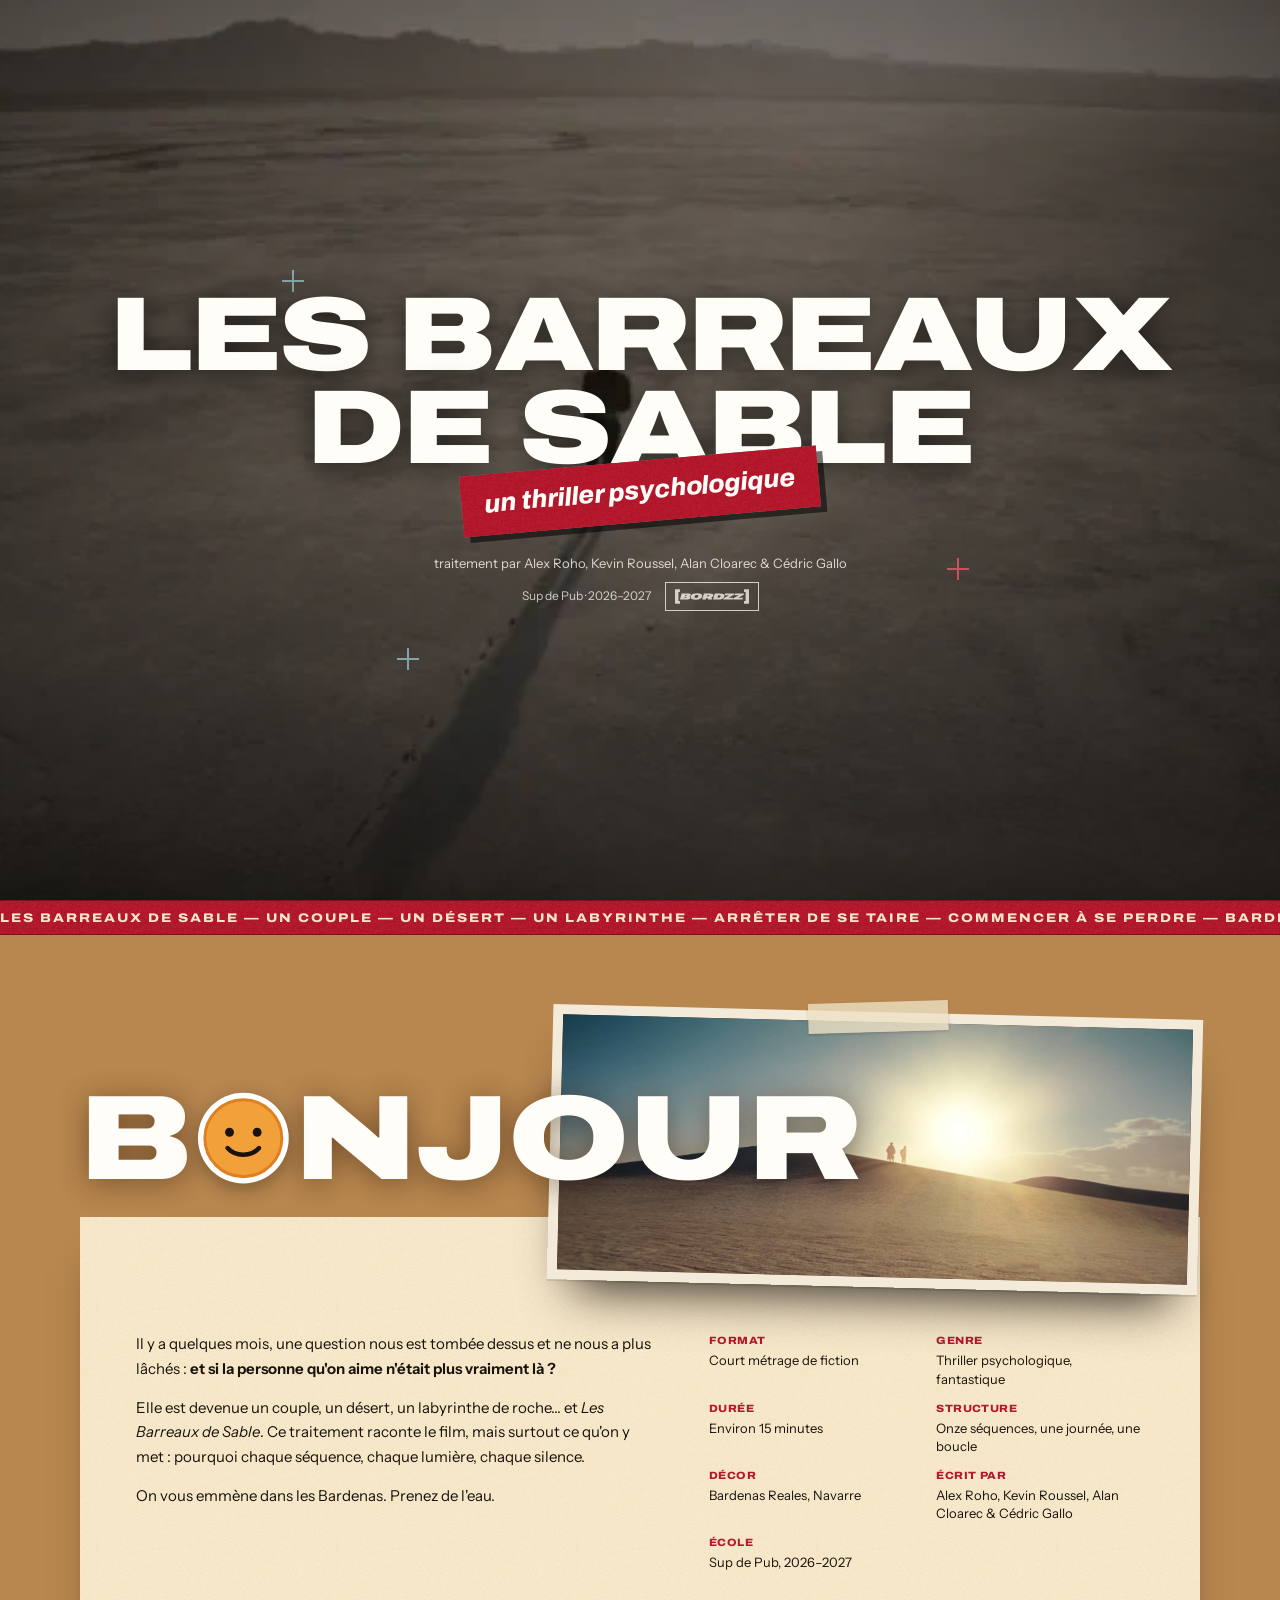
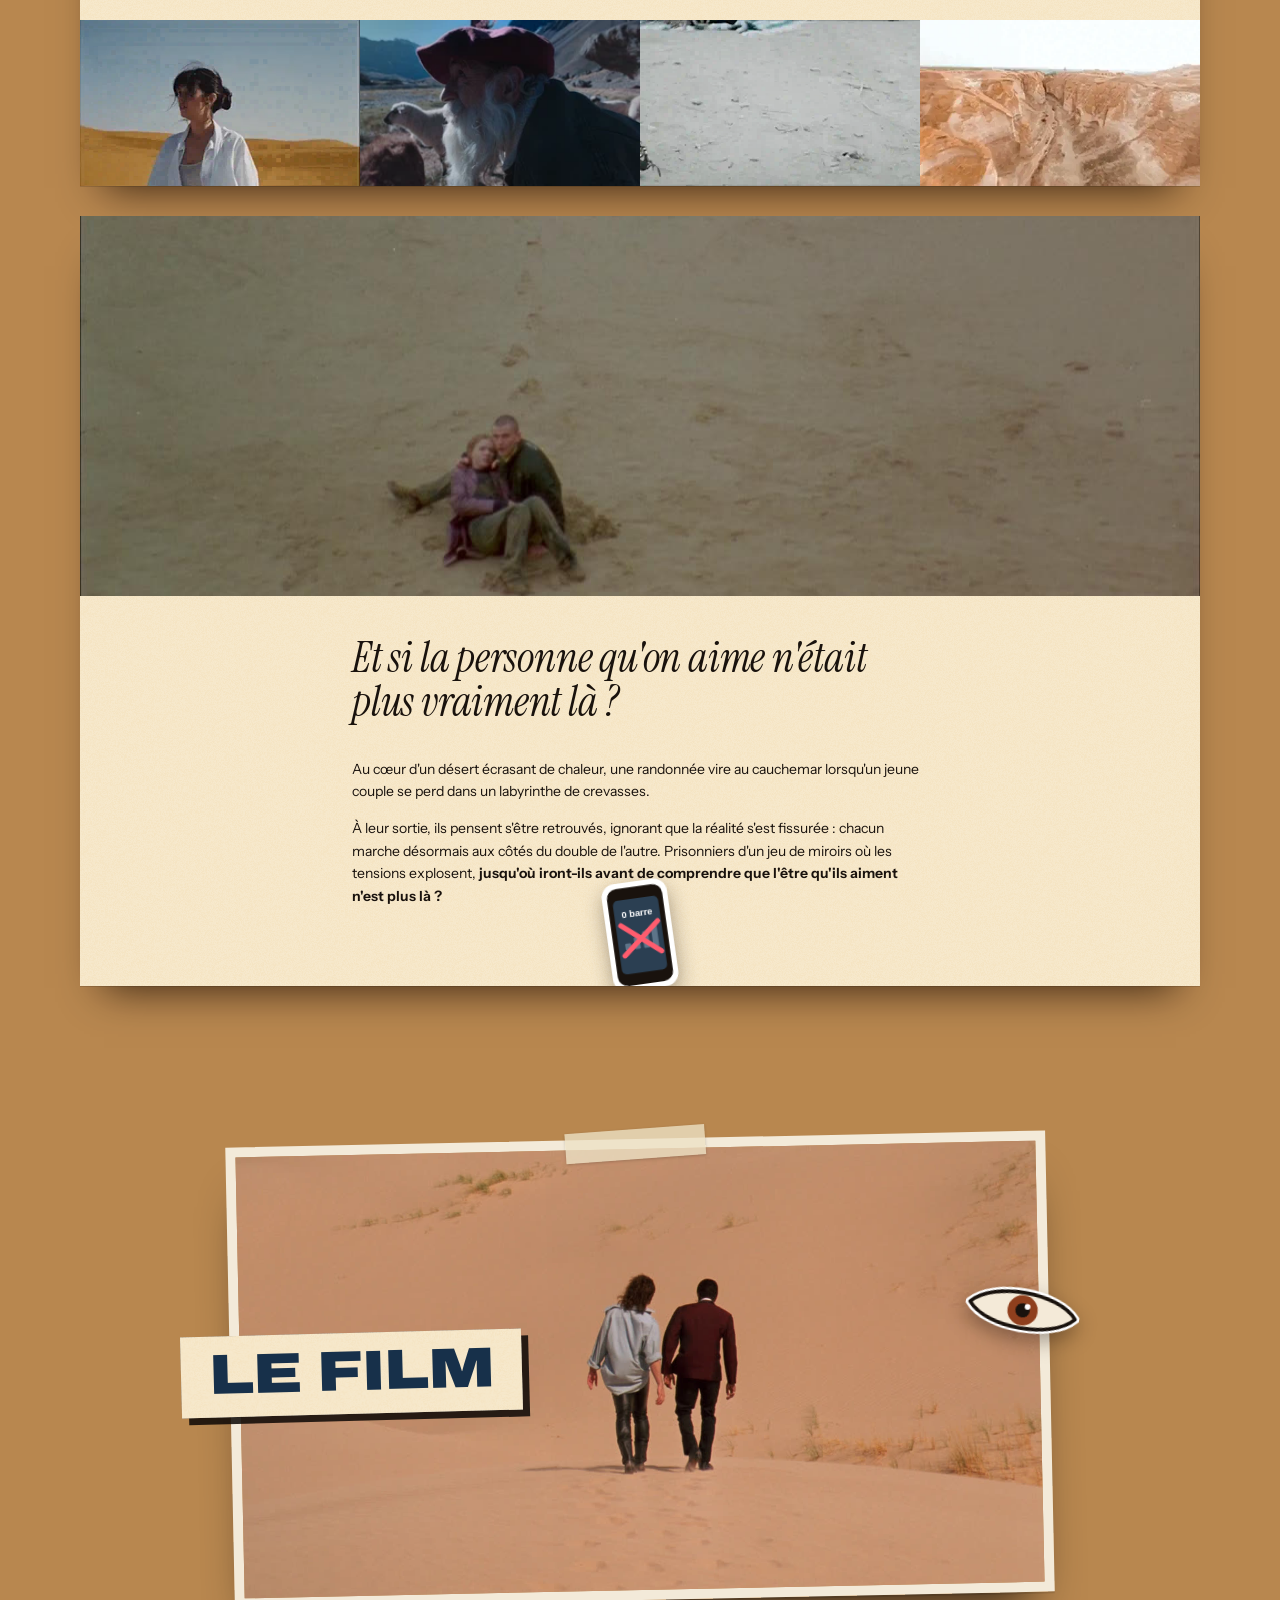
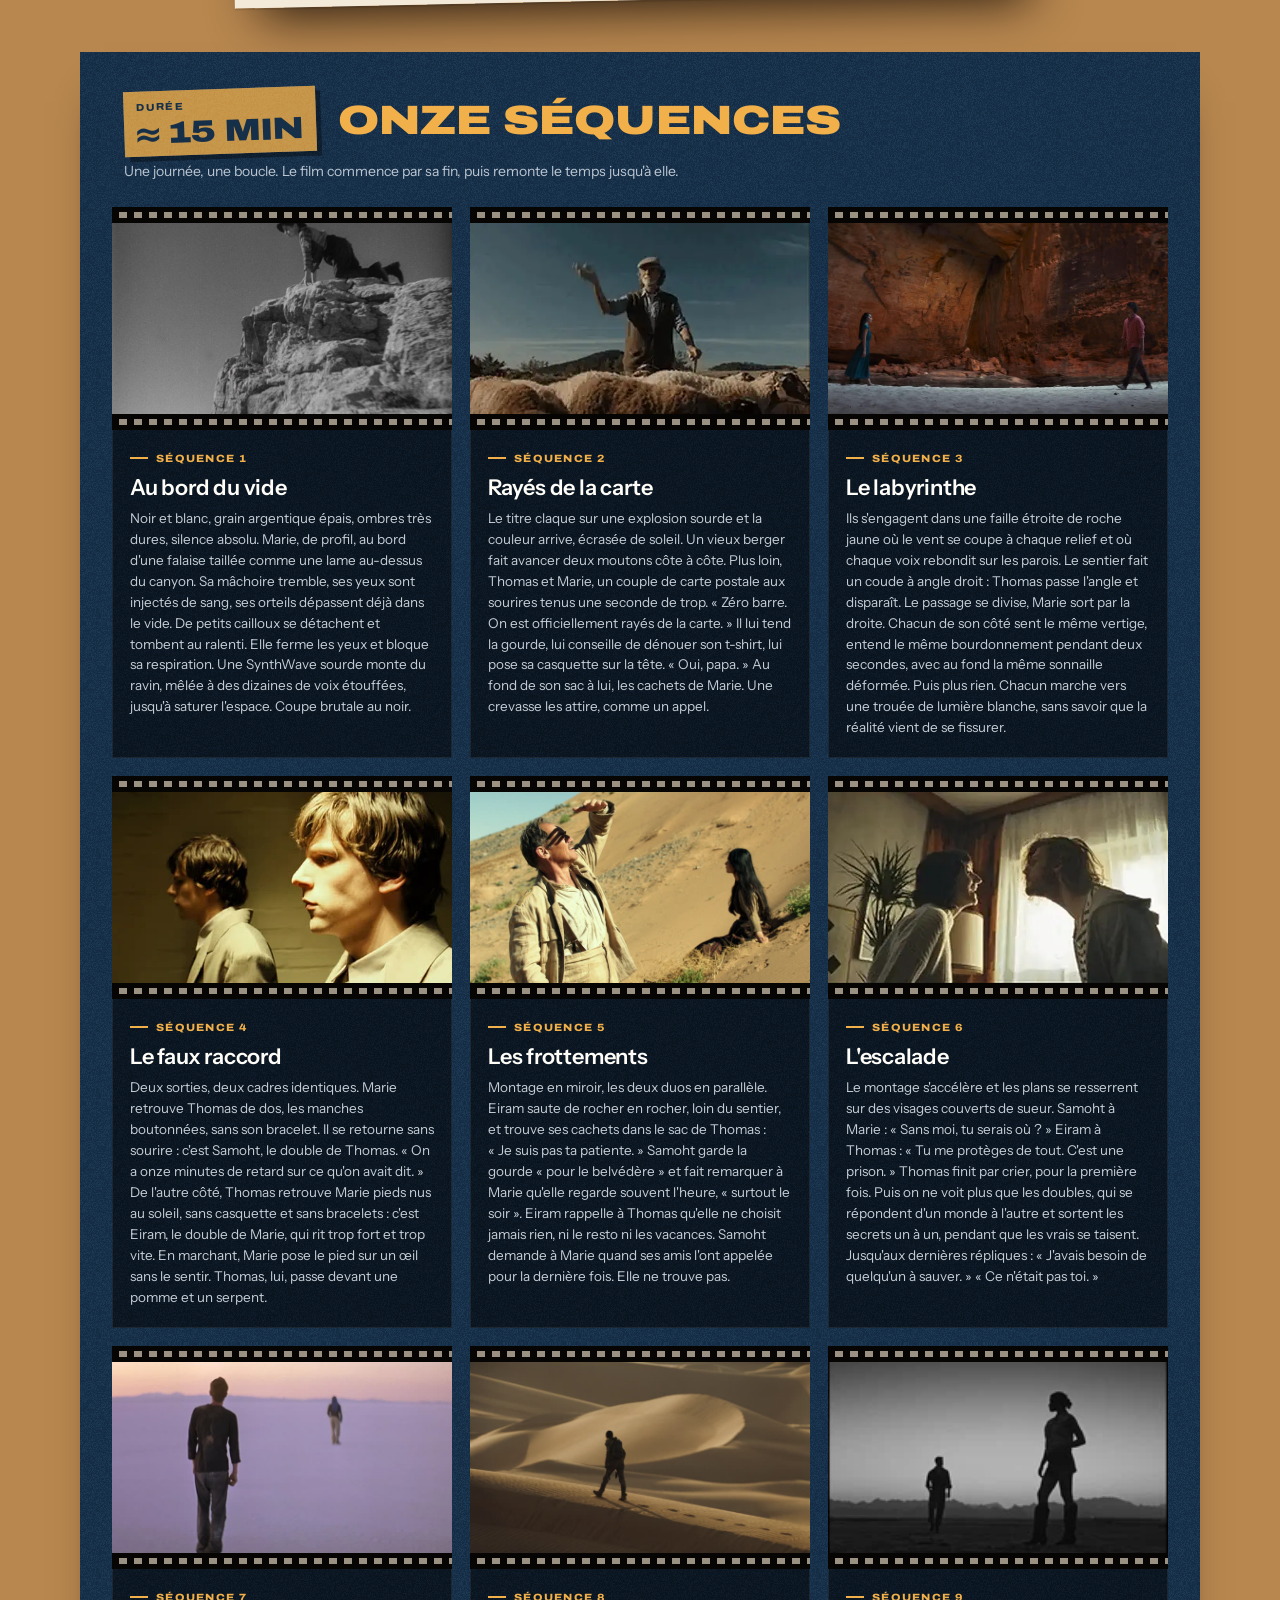
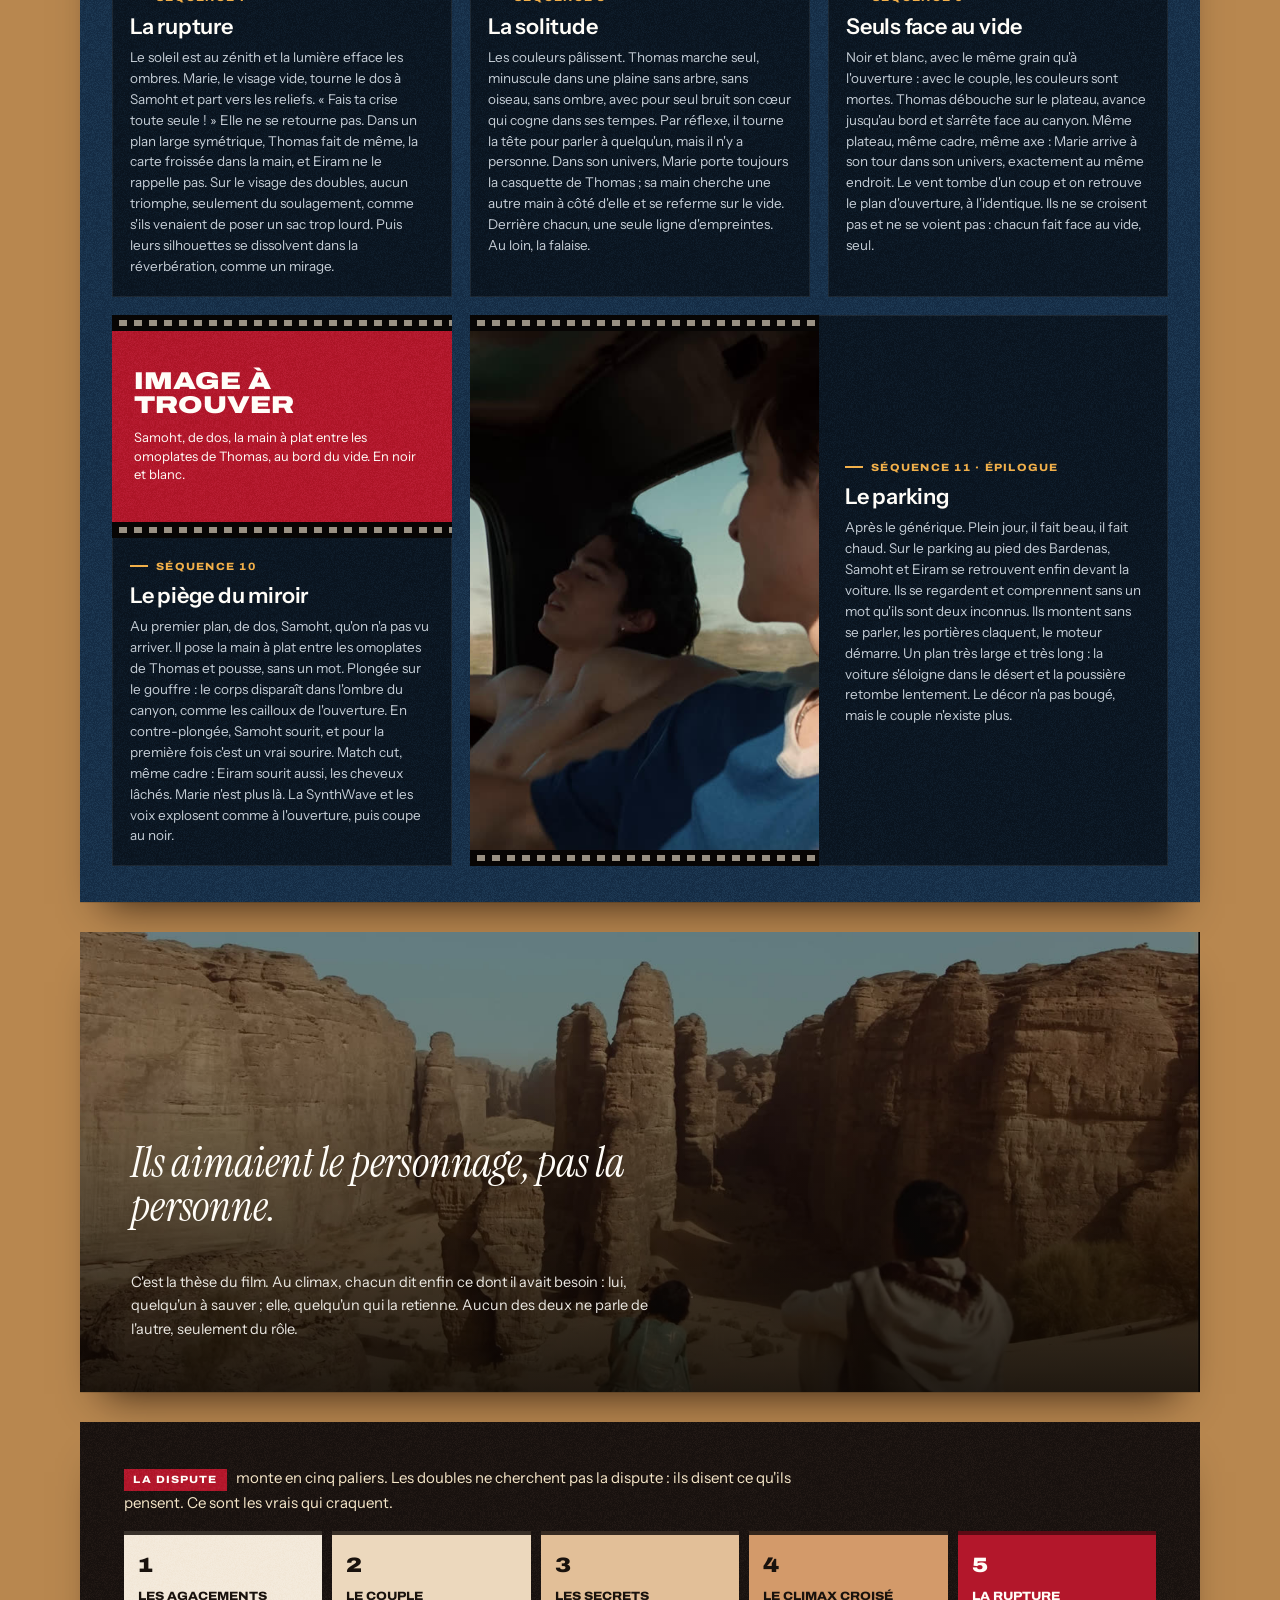
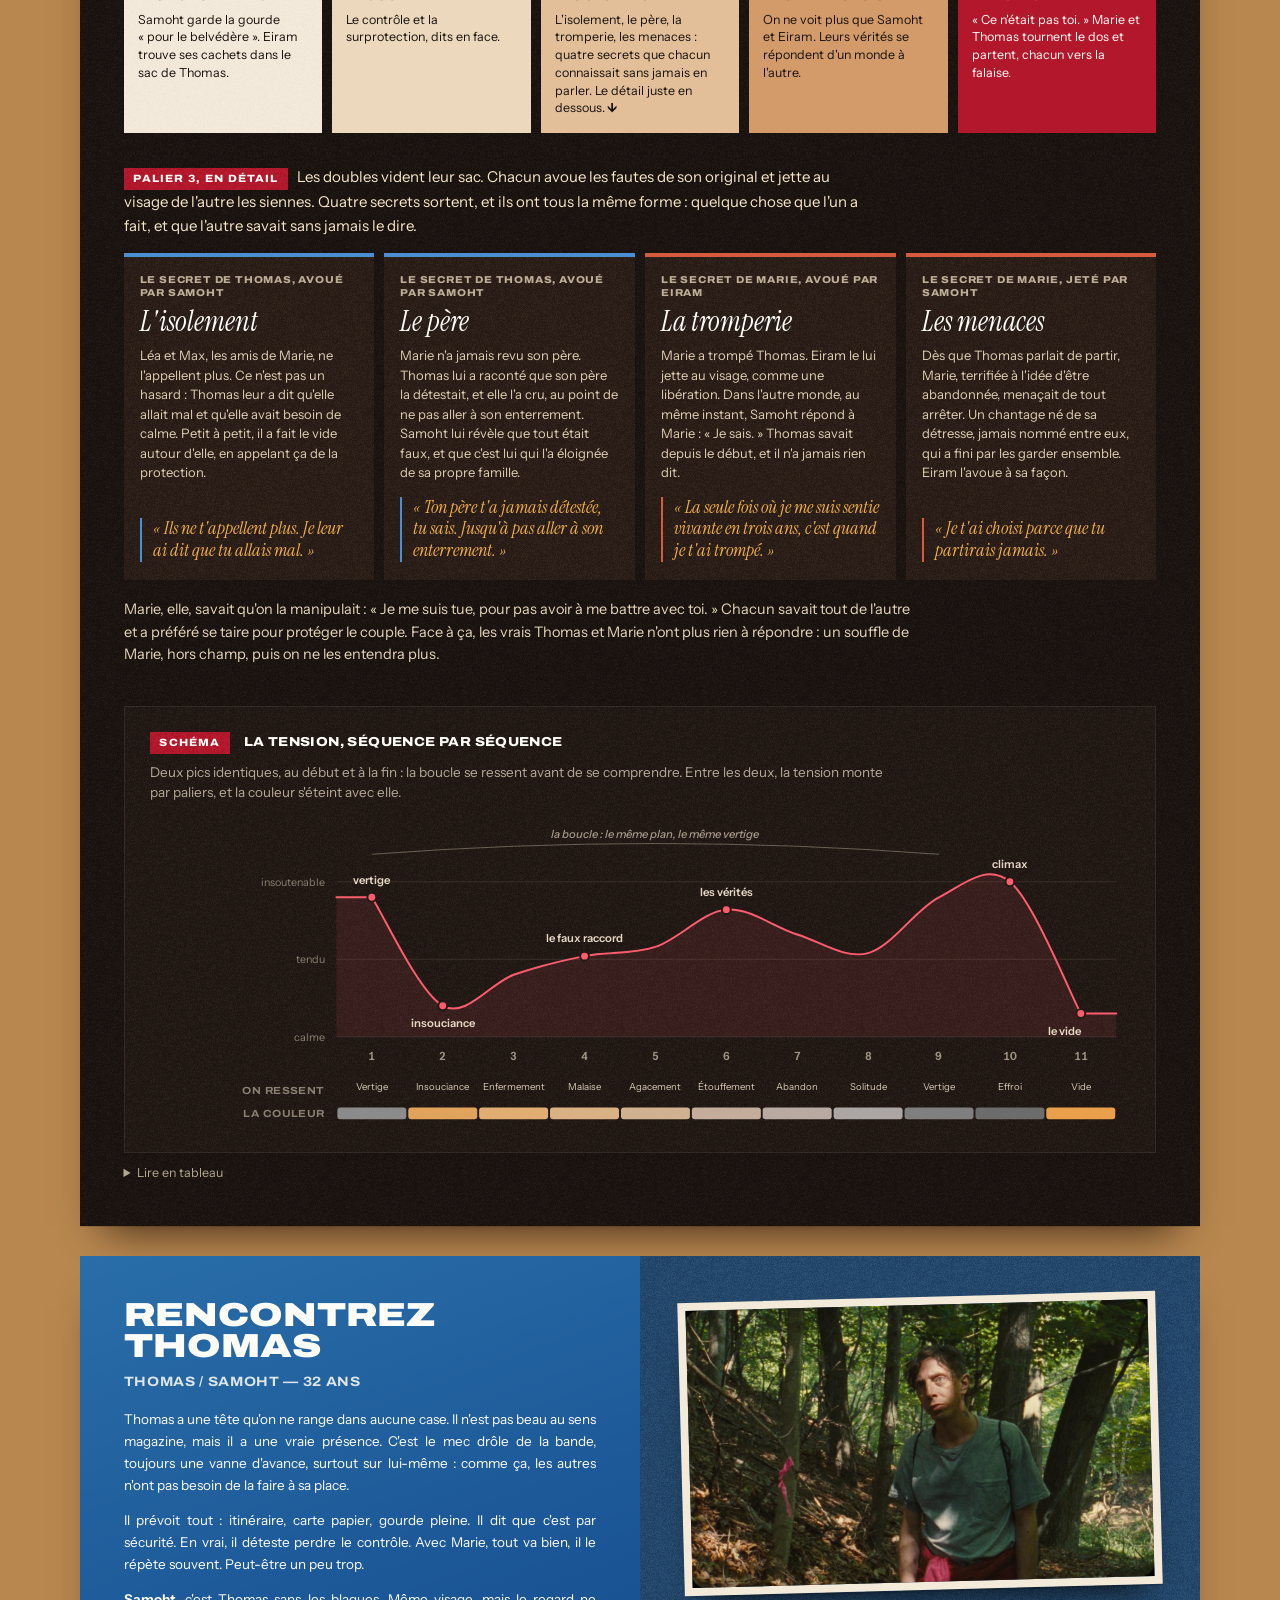
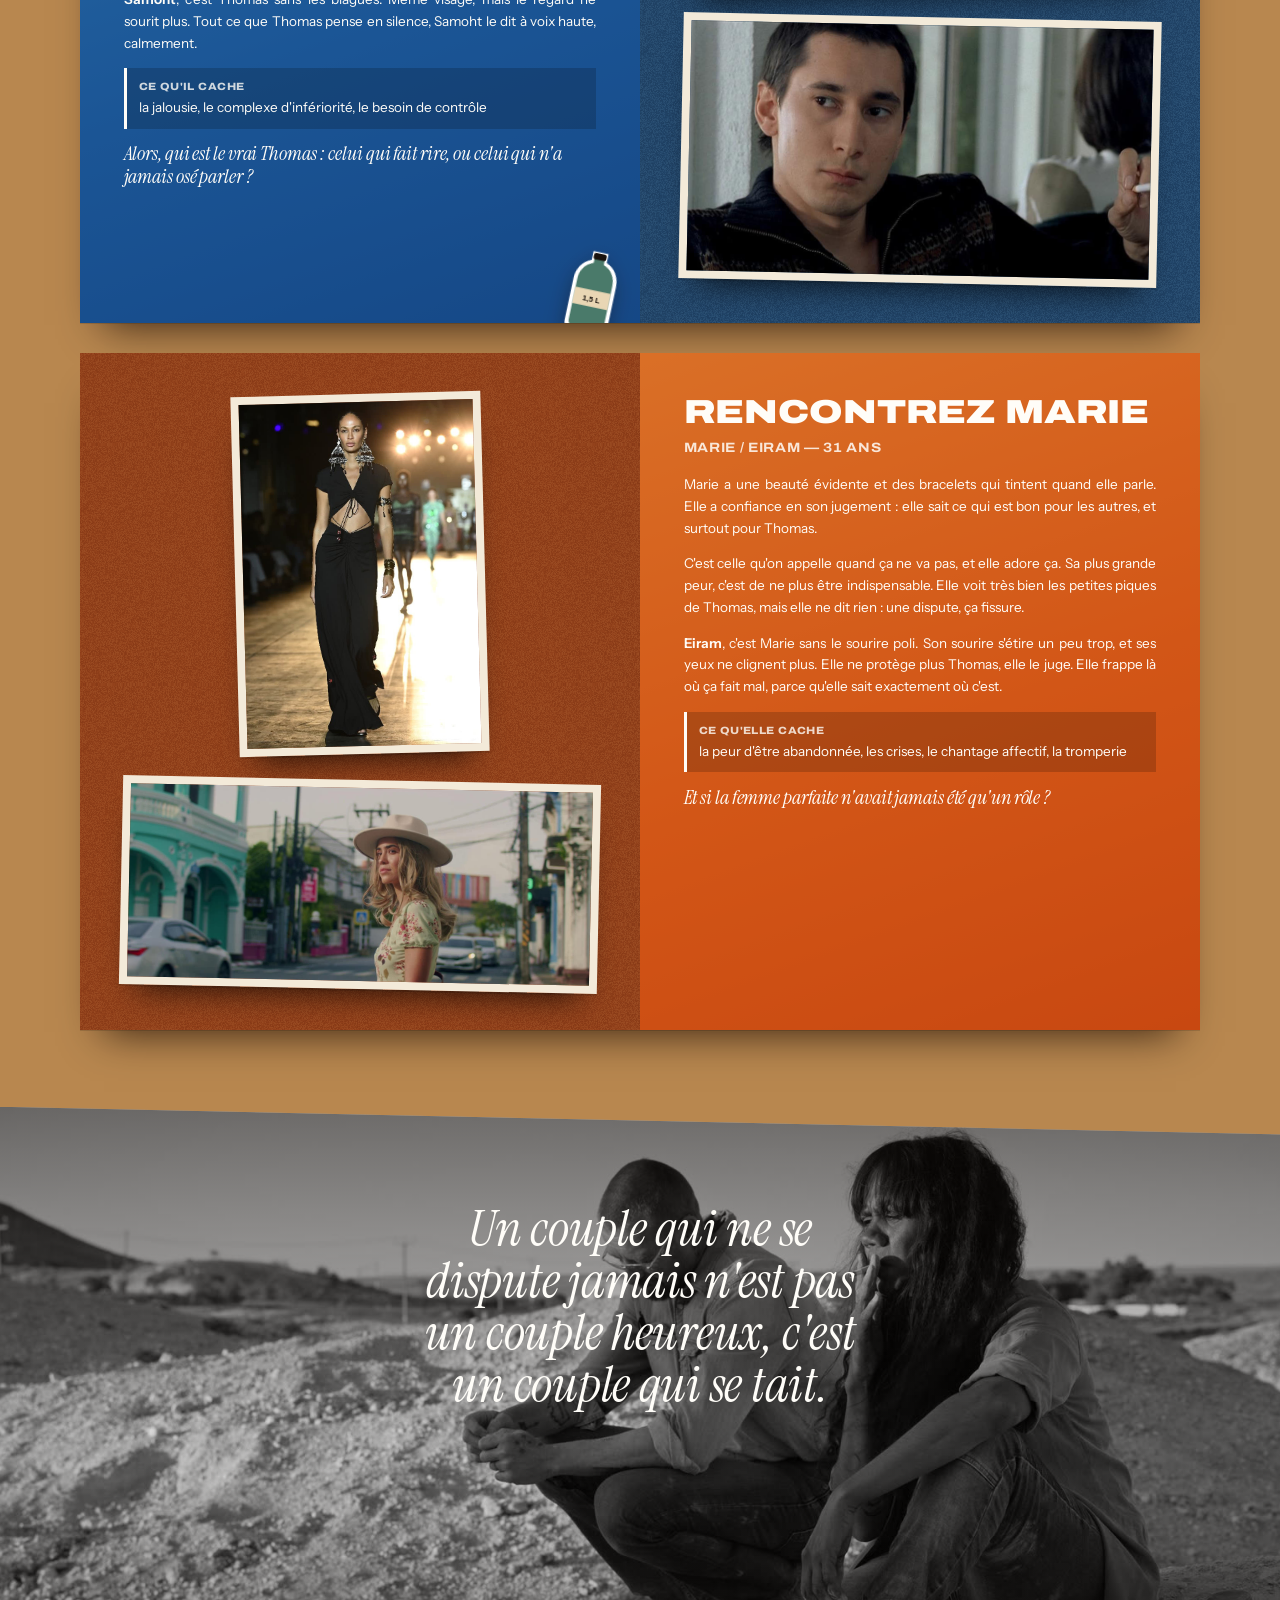
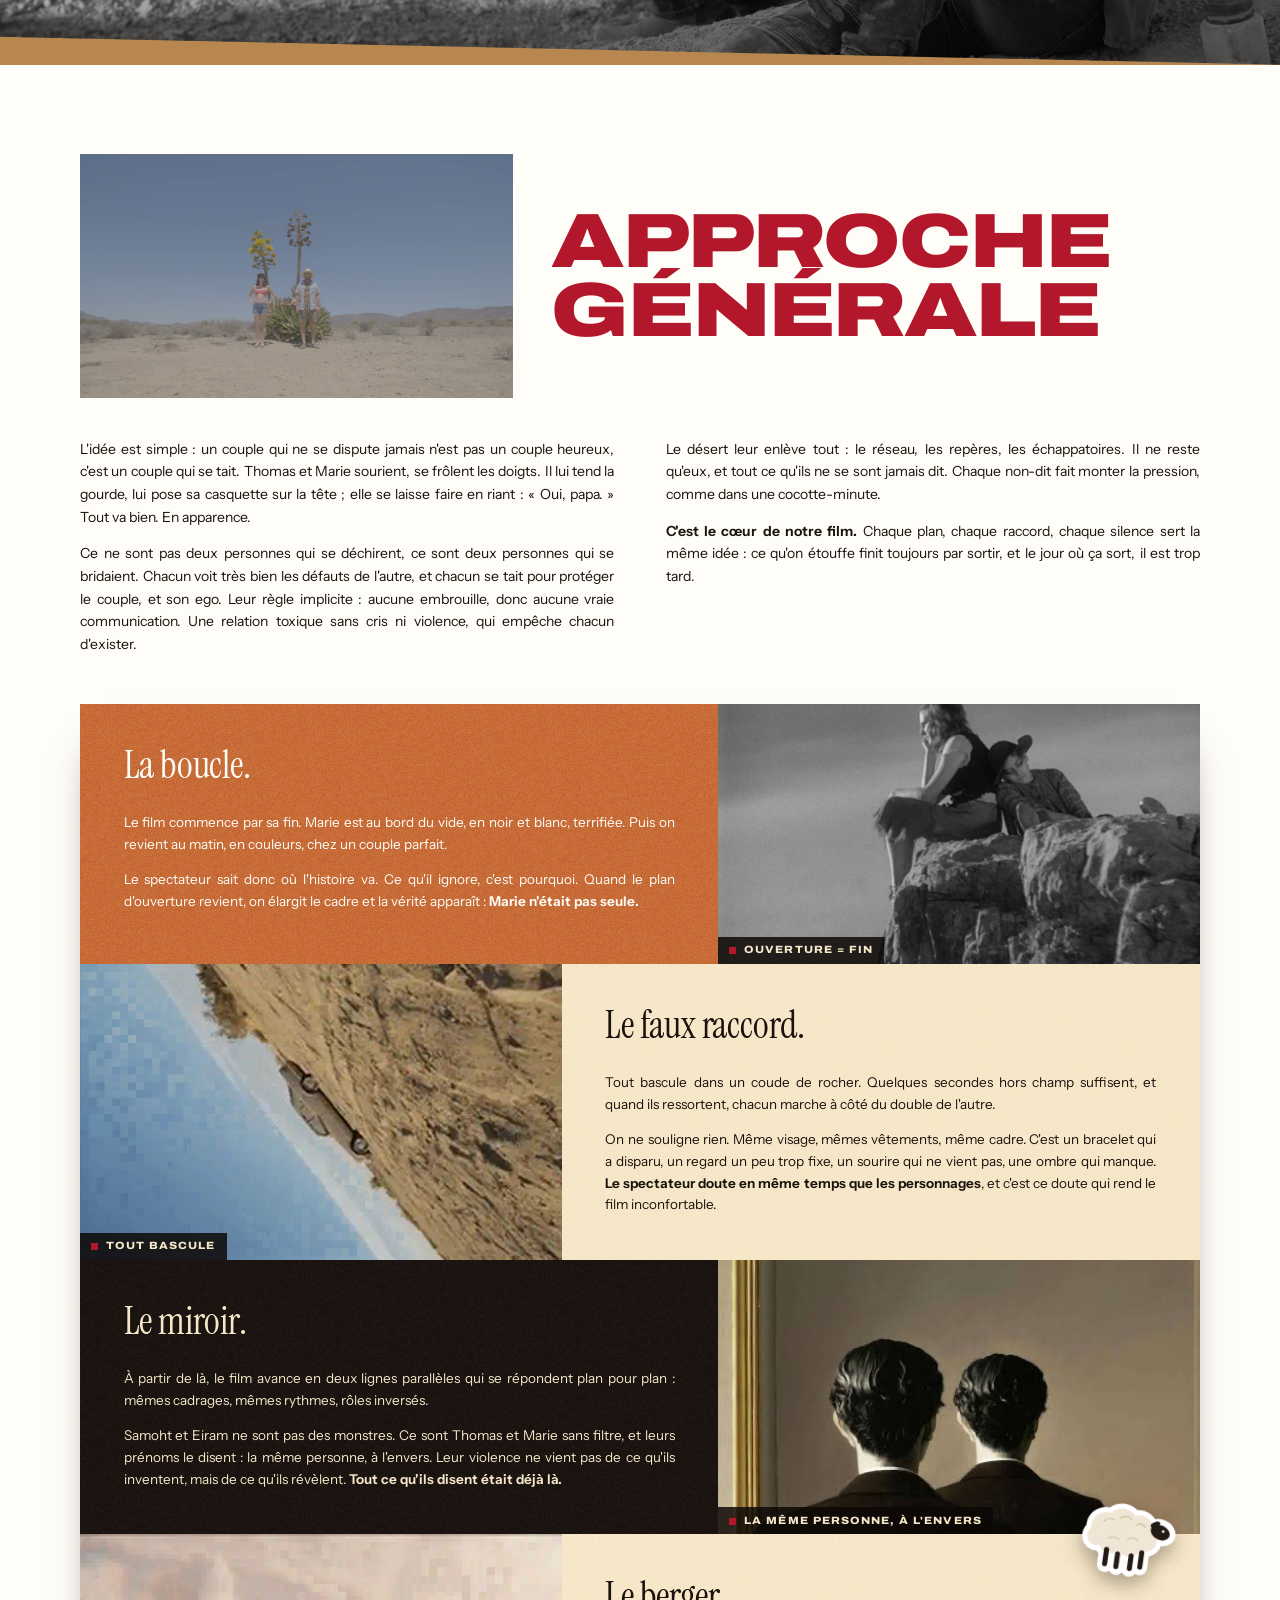
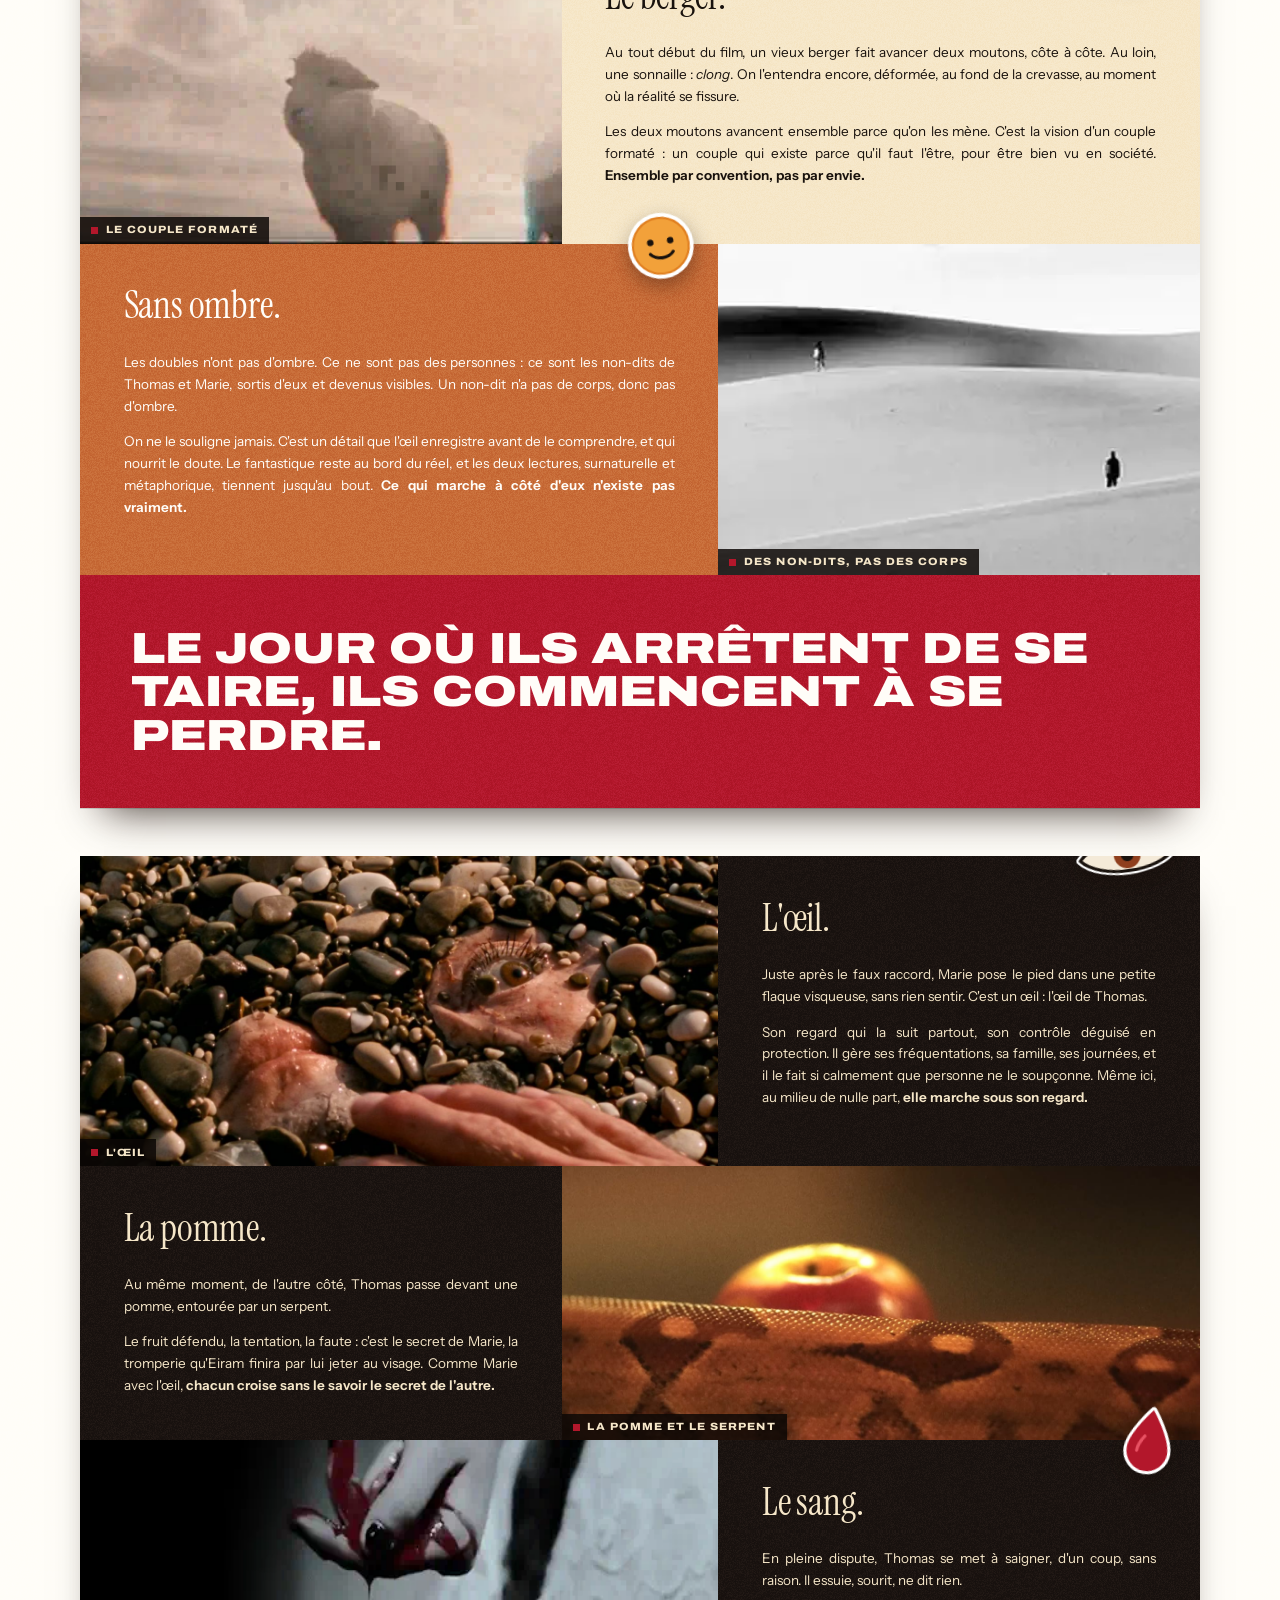
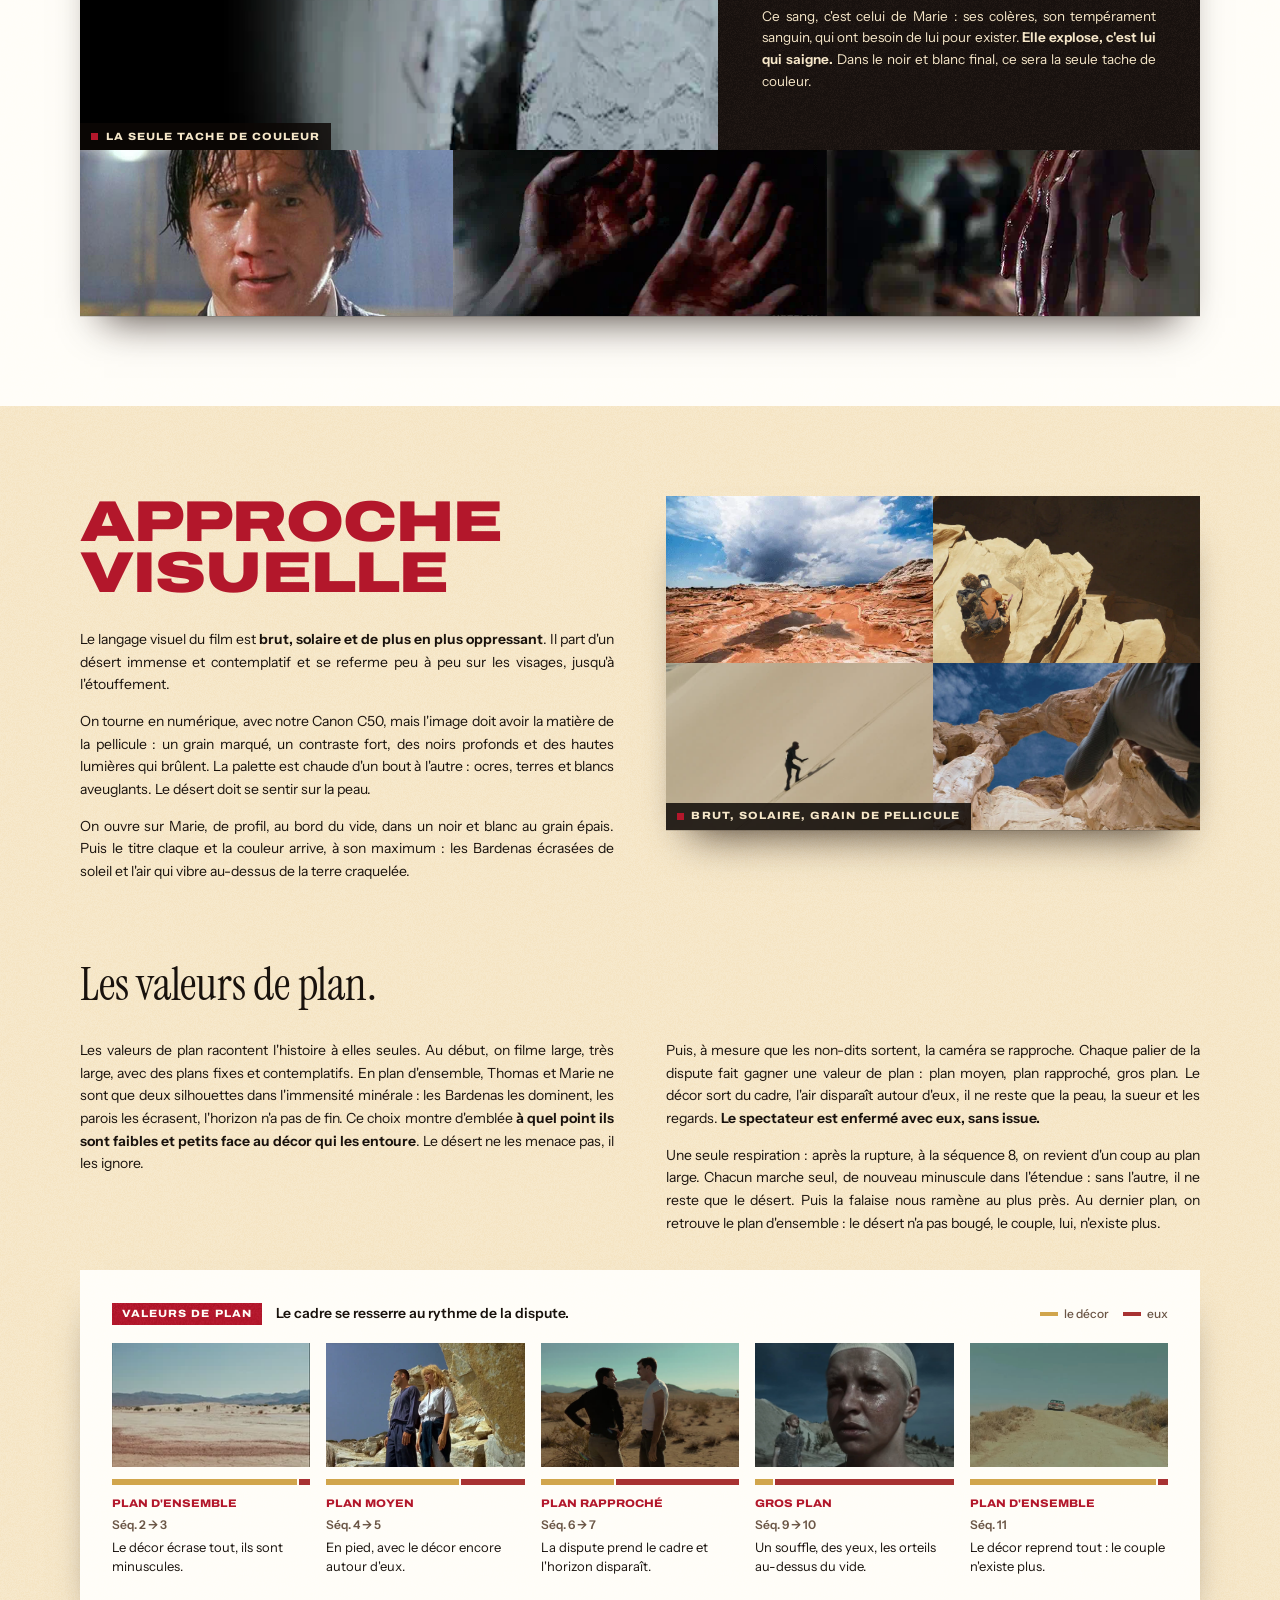
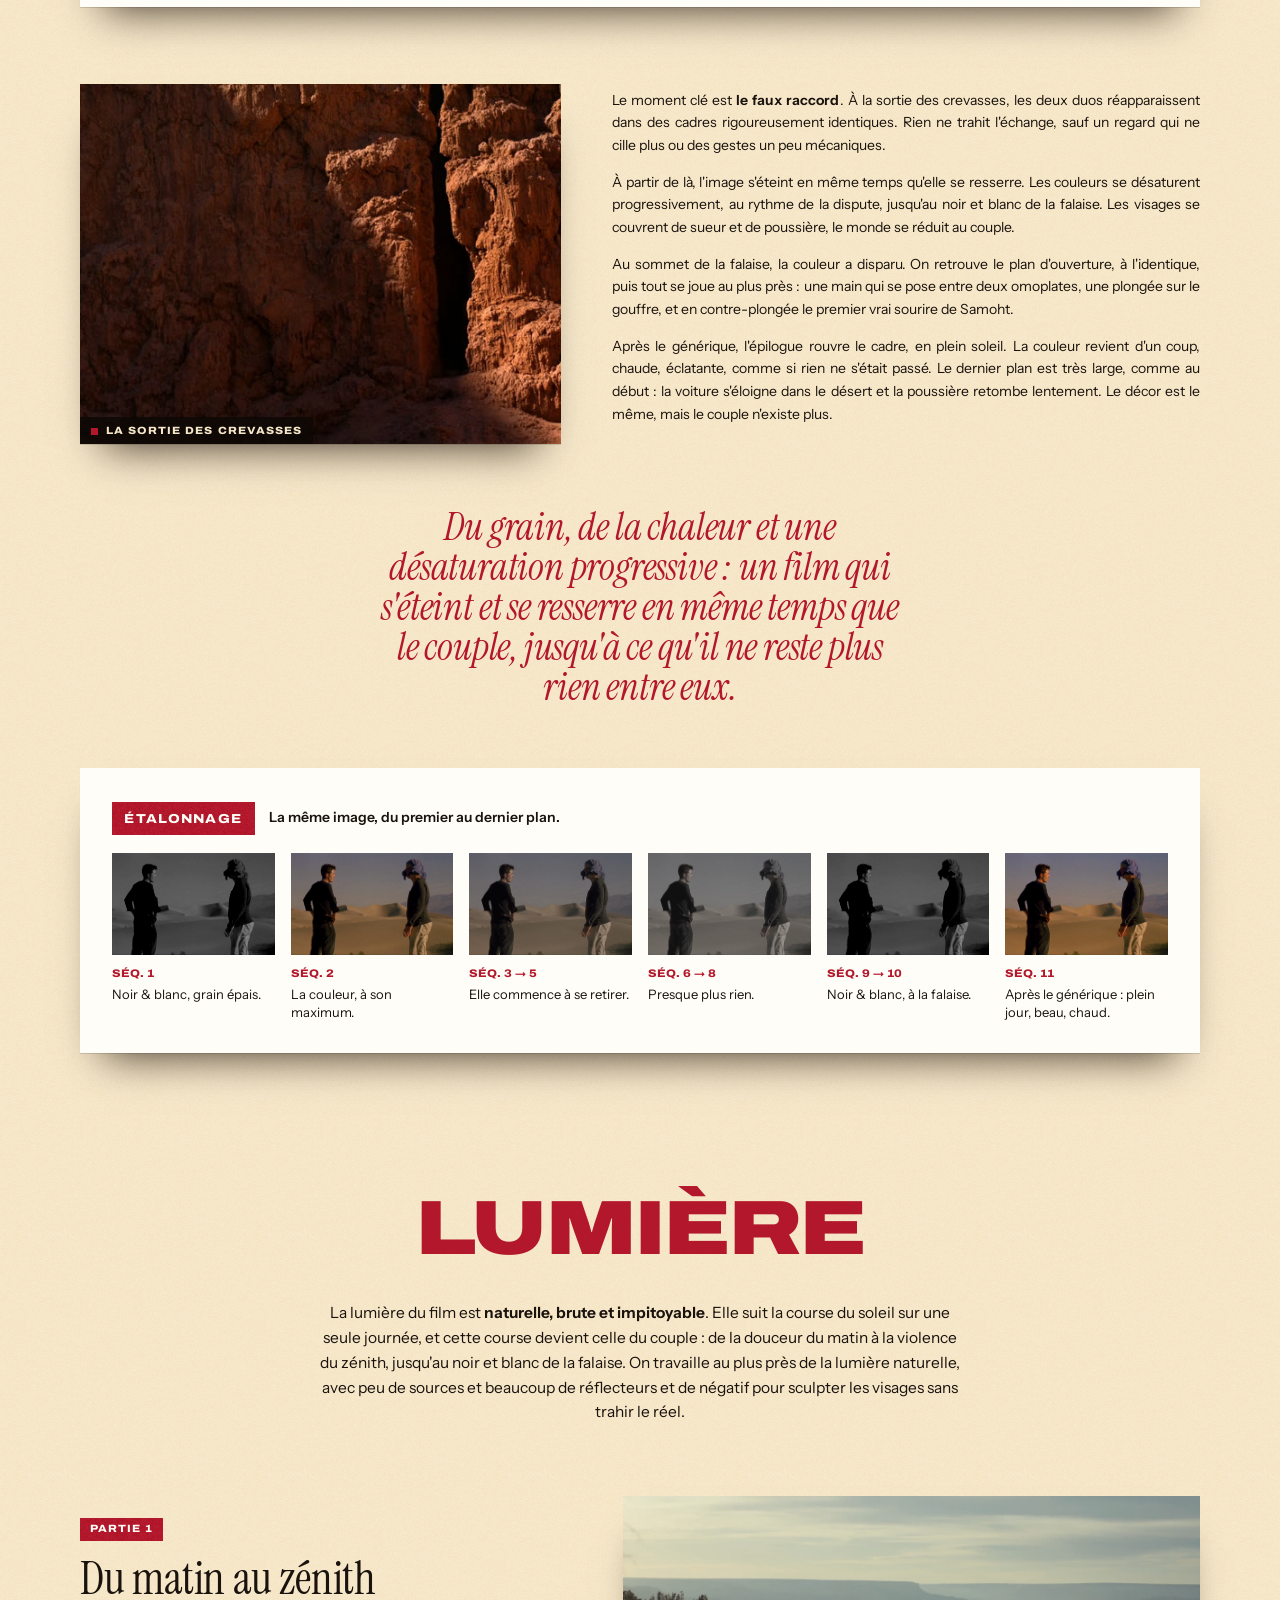
==== commit 9cc4a6b1: "Barreaux de Sable : budget cohérent avec l'équipe, Rencontrez après la tension - Budget : équipe com" ====
--- a/les-barreaux-de-sable/index.html
+++ b/les-barreaux-de-sable/index.html
@@ -11,9 +11,9 @@
   <link rel="preconnect" href="https://fonts.googleapis.com">
   <link rel="preconnect" href="https://fonts.gstatic.com" crossorigin>
   <link rel="stylesheet" href="https://fonts.googleapis.com/css2?family=Archivo:wdth,wght@62..125,100..900&family=Instrument+Sans:wdth,wght@75..100,400..700&family=Instrument+Serif:ital@0;1&display=swap">
-  <link rel="stylesheet" href="treatment.css?v=17">
+  <link rel="stylesheet" href="treatment.css?v=19">
   <script>document.documentElement.classList.add('js');</script>
-  <script src="treatment.js?v=17" defer></script>
+  <script src="treatment.js?v=19" defer></script>
 </head>
 <body>
   <div class="ground" aria-hidden="true"></div>
@@ -203,6 +203,40 @@
         </figure>
         <details class="sx-table"><summary>Lire en tableau</summary><div class="sx-table__scroll"><table><tr><th scope="col">Séquence</th><th scope="col">Tension</th><th scope="col">On ressent</th><th scope="col">Couleur</th></tr><tr><th scope="row">Séquence 1 — Au bord du vide</th><td>9/10</td><td>Vertige</td><td>Noir &amp; blanc</td></tr><tr><th scope="row">Séquence 2 — Rayés de la carte</th><td>2/10</td><td>Insouciance</td><td>Saturée</td></tr><tr><th scope="row">Séquence 3 — Le labyrinthe</th><td>4/10</td><td>Enfermement</td><td>Se retire</td></tr><tr><th scope="row">Séquence 4 — Le faux raccord</th><td>5.2/10</td><td>Malaise</td><td>Se retire</td></tr><tr><th scope="row">Séquence 5 — Les frottements</th><td>5.8/10</td><td>Agacement</td><td>Se retire</td></tr><tr><th scope="row">Séquence 6 — L&#x27;escalade</th><td>8.2/10</td><td>Étouffement</td><td>Pâlit</td></tr><tr><th scope="row">Séquence 7 — La rupture</th><td>6.6/10</td><td>Abandon</td><td>Pâlit</td></tr><tr><th scope="row">Séquence 8 — La solitude</th><td>5.4/10</td><td>Solitude</td><td>Presque grise</td></tr><tr><th scope="row">Séquence 9 — Seuls face au vide</th><td>9/10</td><td>Vertige</td><td>Noir &amp; blanc</td></tr><tr><th scope="row">Séquence 10 — Le piège du miroir</th><td>10/10</td><td>Effroi</td><td>Noir &amp; blanc</td></tr><tr><th scope="row">Séquence 11 — Le parking</th><td>1.5/10</td><td>Vide</td><td>Plein jour</td></tr></table></div></details>
       </div>
+
+      <div class="film__meet">
+        <article class="meet meet--thomas">
+          <div class="meet__text">
+            <h3 class="meet__name">Rencontrez Thomas</h3>
+            <p class="meet__meta">Thomas / Samoht — 32 ans</p>
+            <p>Thomas a une tête qu'on ne range dans aucune case. Il n'est pas beau au sens magazine, mais il a une vraie présence. C'est le mec drôle de la bande, toujours une vanne d'avance, surtout sur lui-même&nbsp;: comme ça, les autres n'ont pas besoin de la faire à sa place.</p>
+            <p>Il prévoit tout&nbsp;: itinéraire, carte papier, gourde pleine. Il dit que c'est par sécurité. En vrai, il déteste perdre le contrôle. Avec Marie, tout va bien, il le répète souvent. Peut-être un peu trop.</p>
+            <p><strong>Samoht</strong>, c'est Thomas sans les blagues. Même visage, mais le regard ne sourit plus. Tout ce que Thomas pense en silence, Samoht le dit à voix haute, calmement.</p>
+            <p class="meet__hide"><span>Ce qu'il cache</span>la jalousie, le complexe d'infériorité, le besoin de contrôle</p>
+            <p class="meet__q">Alors, qui est le vrai Thomas&nbsp;: celui qui fait rire, ou celui qui n'a jamais osé parler&nbsp;?</p>
+            <svg class="sticker sticker--flask" aria-hidden="true"><use href="#flask"/></svg>
+          </div>
+          <div class="meet__grid" aria-hidden="true">
+            <img src="img/ref/cast-thomas-5.jpg" alt="" width="1200" height="720" loading="lazy">
+            <img src="img/ref/cast-thomas-6.jpg" alt="" width="1017" height="550" loading="lazy">
+          </div>
+        </article>
+        <article class="meet meet--marie">
+          <div class="meet__grid" aria-hidden="true">
+            <img src="img/ref/cast-marie-5.jpg" alt="" width="680" height="1000" loading="lazy">
+            <img src="img/ref/cast-marie-6.jpg" alt="" width="1200" height="500" loading="lazy">
+          </div>
+          <div class="meet__text">
+            <h3 class="meet__name">Rencontrez Marie</h3>
+            <p class="meet__meta">Marie / Eiram — 31 ans</p>
+            <p>Marie a une beauté évidente et des bracelets qui tintent quand elle parle. Elle a confiance en son jugement&nbsp;: elle sait ce qui est bon pour les autres, et surtout pour Thomas.</p>
+            <p>C'est celle qu'on appelle quand ça ne va pas, et elle adore ça. Sa plus grande peur, c'est de ne plus être indispensable. Elle voit très bien les petites piques de Thomas, mais elle ne dit rien&nbsp;: une dispute, ça fissure.</p>
+            <p><strong>Eiram</strong>, c'est Marie sans le sourire poli. Son sourire s'étire un peu trop, et ses yeux ne clignent plus. Elle ne protège plus Thomas, elle le juge. Elle frappe là où ça fait mal, parce qu'elle sait exactement où c'est.</p>
+            <p class="meet__hide"><span>Ce qu'elle cache</span>la peur d'être abandonnée, les crises, le chantage affectif, la tromperie</p>
+            <p class="meet__q">Et si la femme parfaite n'avait jamais été qu'un rôle&nbsp;?</p>
+          </div>
+        </article>
+      </div>
     </section>
 
     <div class="bleed" aria-label="Un couple qui ne se dispute jamais n'est pas un couple heureux, c'est un couple qui se tait.">
@@ -445,37 +479,6 @@
           <p class="cast-note">Les visages sont des pistes de casting&nbsp;: le type recherché, pas des comédiens engagés.</p>
         </div>
 
-        <article class="meet meet--thomas">
-          <div class="meet__text">
-            <h3 class="meet__name">Rencontrez Thomas</h3>
-            <p class="meet__meta">Thomas / Samoht — 32 ans</p>
-            <p>Thomas a une tête qu'on ne range dans aucune case. Il n'est pas beau au sens magazine, mais il a une vraie présence. C'est le mec drôle de la bande, toujours une vanne d'avance, surtout sur lui-même&nbsp;: comme ça, les autres n'ont pas besoin de la faire à sa place.</p>
-            <p>Il prévoit tout&nbsp;: itinéraire, carte papier, gourde pleine. Il dit que c'est par sécurité. En vrai, il déteste perdre le contrôle. Avec Marie, tout va bien, il le répète souvent. Peut-être un peu trop.</p>
-            <p><strong>Samoht</strong>, c'est Thomas sans les blagues. Même visage, mais le regard ne sourit plus. Tout ce que Thomas pense en silence, Samoht le dit à voix haute, calmement.</p>
-            <p class="meet__hide"><span>Ce qu'il cache</span>la jalousie, le complexe d'infériorité, le besoin de contrôle</p>
-            <p class="meet__q">Alors, qui est le vrai Thomas&nbsp;: celui qui fait rire, ou celui qui n'a jamais osé parler&nbsp;?</p>
-            <svg class="sticker sticker--flask" aria-hidden="true"><use href="#flask"/></svg>
-          </div>
-          <div class="meet__grid" aria-hidden="true">
-            <img src="img/ref/cast-thomas-5.jpg" alt="" width="1200" height="720" loading="lazy">
-            <img src="img/ref/cast-thomas-6.jpg" alt="" width="1017" height="550" loading="lazy">
-          </div>
-        </article>
-        <article class="meet meet--marie">
-          <div class="meet__grid" aria-hidden="true">
-            <img src="img/ref/cast-marie-5.jpg" alt="" width="680" height="1000" loading="lazy">
-            <img src="img/ref/cast-marie-6.jpg" alt="" width="1200" height="500" loading="lazy">
-          </div>
-          <div class="meet__text">
-            <h3 class="meet__name">Rencontrez Marie</h3>
-            <p class="meet__meta">Marie / Eiram — 31 ans</p>
-            <p>Marie a une beauté évidente et des bracelets qui tintent quand elle parle. Elle a confiance en son jugement&nbsp;: elle sait ce qui est bon pour les autres, et surtout pour Thomas.</p>
-            <p>C'est celle qu'on appelle quand ça ne va pas, et elle adore ça. Sa plus grande peur, c'est de ne plus être indispensable. Elle voit très bien les petites piques de Thomas, mais elle ne dit rien&nbsp;: une dispute, ça fissure.</p>
-            <p><strong>Eiram</strong>, c'est Marie sans le sourire poli. Son sourire s'étire un peu trop, et ses yeux ne clignent plus. Elle ne protège plus Thomas, elle le juge. Elle frappe là où ça fait mal, parce qu'elle sait exactement où c'est.</p>
-            <p class="meet__hide"><span>Ce qu'elle cache</span>la peur d'être abandonnée, les crises, le chantage affectif, la tromperie</p>
-            <p class="meet__q">Et si la femme parfaite n'avait jamais été qu'un rôle&nbsp;?</p>
-          </div>
-        </article>
       </div>
     </section>
 
@@ -596,47 +599,62 @@
           <h2 class="t-xl" id="t-budget">Point<br>budget</h2>
           <div class="budget__total">
             <span class="pill pill--red">Estimation</span>
-            <p class="budget__sum">≈ 4&nbsp;000&nbsp;€</p>
-            <p class="budget__hyp">Pour un film d'environ quinze minutes&nbsp;: quatre jours de tournage dans les Bardenas, un jour de repérage, six nuits sur place, une équipe de huit personnes, tournage avec notre Canon C50.</p>
+            <p class="budget__sum">≈ 6&nbsp;000&nbsp;€</p>
+            <p class="budget__hyp">Pour un film d'environ quinze minutes&nbsp;: quatre jours de tournage dans les Bardenas, un jour de repérage, six nuits sur place, une équipe de neuf personnes, tournage avec notre Canon C50.</p>
           </div>
         </div>
         <div class="cols2 just">
-          <p>Le but est de tourner avec un budget très serré. C'est une première estimation, pas un devis&nbsp;: les montants sont arrondis et seront affinés avec la Navarra Film Commission et les prestataires sur place.</p>
-          <p>On tourne avec notre propre Canon C50 et notre objectif, et on fait nous-mêmes le montage, l'étalonnage et le mixage&nbsp;: pas de location de caméra, pas de laboratoire, pas de prestataire de post-production. L'essentiel du budget part donc dans ce qu'on ne peut pas éviter&nbsp;: emmener l'équipe dans le désert, la loger et la nourrir.</p>
+          <p>Le but est de tourner avec un budget très serré. C'est une première estimation, pas un devis&nbsp;: les montants sont arrondis et seront affinés avec la Navarra Film Commission, nos techniciens et les prestataires sur place.</p>
+          <p>On tourne avec notre propre Canon C50 et notre objectif, et on assure nous-mêmes la réalisation, la production, le montage, l'étalonnage et le mixage. Autour de nous, trois techniciens clés (un chef opérateur, un ingénieur du son et quelqu'un au maquillage) et deux comédiens, tous au forfait réduit. L'essentiel de l'argent part dans ce qu'on ne peut pas éviter&nbsp;: emmener neuf personnes dans le désert, les loger et les nourrir.</p>
         </div>
         <figure class="budget__chart">
-          <figcaption><span class="pill pill--red">Les postes de dépense</span> En euros, arrondis.</figcaption>
+          <figcaption><span class="pill pill--red">Ce qu'on paie</span> Les postes de dépense, en euros, arrondis.</figcaption>
           <ol class="budget__list">
-            <li style="--w: 100.0%"><div class="budget__label"><b>Hébergement</b><span>Huit personnes, six nuits dans un gîte près des Bardenas.</span></div><span class="budget__bar" aria-hidden="true"></span><span class="budget__eur">900&nbsp;€</span></li>
-            <li style="--w: 66.7%"><div class="budget__label"><b>Repas et eau</b><span>On cuisine nous-mêmes&nbsp;: les courses de la semaine, et beaucoup d'eau.</span></div><span class="budget__bar" aria-hidden="true"></span><span class="budget__eur">600&nbsp;€</span></li>
-            <li style="--w: 55.6%"><div class="budget__label"><b>Transport</b><span>Deux voitures depuis la France, dont celle de l'épilogue&nbsp;: carburant et péages.</span></div><span class="budget__bar" aria-hidden="true"></span><span class="budget__eur">500&nbsp;€</span></li>
-            <li style="--w: 55.6%"><div class="budget__label"><b>Comédiens et figuration</b><span>Les défraiements des deux comédiens, du berger et de ses moutons.</span></div><span class="budget__bar" aria-hidden="true"></span><span class="budget__eur">500&nbsp;€</span></li>
-            <li style="--w: 33.3%"><div class="budget__label"><b>Son et lumière</b><span>Un kit son et des réflecteurs en location. La caméra et l'objectif sont à nous.</span></div><span class="budget__bar" aria-hidden="true"></span><span class="budget__eur">300&nbsp;€</span></li>
-            <li style="--w: 33.3%"><div class="budget__label"><b>Autorisations et assurances</b><span>L'autorisation de tourner dans le parc et l'assurance du tournage.</span></div><span class="budget__bar" aria-hidden="true"></span><span class="budget__eur">300&nbsp;€</span></li>
-            <li style="--w: 27.8%"><div class="budget__label"><b>Décors, costumes, maquillage</b><span>Les costumes en double, le faux sang, l'œil, la pomme, la sueur et la poussière.</span></div><span class="budget__bar" aria-hidden="true"></span><span class="budget__eur">250&nbsp;€</span></li>
-            <li style="--w: 27.8%"><div class="budget__label"><b>Post-production</b><span>Montage, étalonnage et mixage faits par l'équipe&nbsp;: il reste les disques pour les rushes.</span></div><span class="budget__bar" aria-hidden="true"></span><span class="budget__eur">250&nbsp;€</span></li>
-            <li class="budget__spare" style="--w: 44.4%"><div class="budget__label"><b>Imprévus</b><span>Environ 10&nbsp;%&nbsp;: le vent, la chaleur, une journée de plus.</span></div><span class="budget__bar" aria-hidden="true"></span><span class="budget__eur">400&nbsp;€</span></li>
+            <li style="--w: 100.0%"><div class="budget__label"><b>Équipe technique</b><span>Chef opérateur, ingénieur du son, maquillage&nbsp;: des forfaits réduits.</span></div><span class="budget__bar" aria-hidden="true"></span><span class="budget__eur">1&nbsp;050&nbsp;€</span></li>
+            <li style="--w: 90.5%"><div class="budget__label"><b>Hébergement</b><span>Neuf personnes, six nuits dans un gîte près des Bardenas.</span></div><span class="budget__bar" aria-hidden="true"></span><span class="budget__eur">950&nbsp;€</span></li>
+            <li style="--w: 81.0%"><div class="budget__label"><b>Matériel</b><span>Accessoires caméra, son et lumière en location. La caméra et l'objectif sont à nous.</span></div><span class="budget__bar" aria-hidden="true"></span><span class="budget__eur">850&nbsp;€</span></li>
+            <li style="--w: 57.1%"><div class="budget__label"><b>Transport</b><span>Trois voitures de l'équipe&nbsp;: le carburant et les péages.</span></div><span class="budget__bar" aria-hidden="true"></span><span class="budget__eur">600&nbsp;€</span></li>
+            <li style="--w: 57.1%"><div class="budget__label"><b>Repas et eau</b><span>On cuisine nous-mêmes&nbsp;: les courses de la semaine, et beaucoup d'eau.</span></div><span class="budget__bar" aria-hidden="true"></span><span class="budget__eur">600&nbsp;€</span></li>
+            <li style="--w: 47.6%"><div class="budget__label"><b>Post-production</b><span>La musique originale et les disques&nbsp;; le reste est fait par l'équipe.</span></div><span class="budget__bar" aria-hidden="true"></span><span class="budget__eur">500&nbsp;€</span></li>
+            <li style="--w: 42.9%"><div class="budget__label"><b>Comédiens et figuration</b><span>Les défraiements des deux comédiens, le berger et ses moutons.</span></div><span class="budget__bar" aria-hidden="true"></span><span class="budget__eur">450&nbsp;€</span></li>
+            <li style="--w: 28.6%"><div class="budget__label"><b>Autorisations et assurances</b><span>L'autorisation de tourner dans le parc et l'assurance du tournage.</span></div><span class="budget__bar" aria-hidden="true"></span><span class="budget__eur">300&nbsp;€</span></li>
+            <li style="--w: 28.6%"><div class="budget__label"><b>Décors, costumes, maquillage</b><span>Les costumes en double, le faux sang, l'œil, la pomme.</span></div><span class="budget__bar" aria-hidden="true"></span><span class="budget__eur">300&nbsp;€</span></li>
+            <li class="budget__spare" style="--w: 38.1%"><div class="budget__label"><b>Imprévus</b><span>Environ 7&nbsp;%&nbsp;: le vent, la chaleur, une journée de plus.</span></div><span class="budget__bar" aria-hidden="true"></span><span class="budget__eur">400&nbsp;€</span></li>
           </ol>
-          <p class="budget__sumline"><b>Total estimé</b><span>4&nbsp;000&nbsp;€</span></p>
+          <p class="budget__sumline"><b>Total à financer</b><span>6&nbsp;000&nbsp;€</span></p>
         </figure>
         <figure class="budget__detail">
-          <figcaption><span class="pill pill--red">Le détail</span> Pour chaque besoin&nbsp;: son prix, ce qu'on peut avoir gratuitement, et ce qu'il reste à financer. Le film vaudrait environ 8&nbsp;000&nbsp;€, mais la moitié est déjà couverte par notre matériel et notre travail.</figcaption>
+          <figcaption><span class="pill pill--red">Le détail</span> Pour chaque besoin&nbsp;: son prix normal, ce qu'on peut avoir gratuitement (notre matériel, notre travail, les tarifs réduits que l'équipe accepte), et ce qu'il reste à financer. Le film vaudrait près de 18&nbsp;000&nbsp;€&nbsp;; on en finance 6&nbsp;000&nbsp;€.</figcaption>
           <div class="budget__scroll">
             <table class="budget__table">
               <thead><tr><th scope="col">Besoin</th><th scope="col">Prix</th><th scope="col">Gratuit</th><th scope="col">Financement</th></tr></thead>
               <tbody>
+              <tr class="budget__group"><th colspan="4" scope="colgroup">Équipe</th></tr>
+              <tr><th scope="row"><b>Les quatre auteurs</b><span>Réalisation, production, assistanat et régie, bénévolement (5&nbsp;jours).</span></th><td data-label="Prix">3&nbsp;000&nbsp;€</td><td data-label="Gratuit">3&nbsp;000&nbsp;€</td><td data-label="Financement"><span class="ok" role="img" aria-label="Gratuit, rien à financer">✓</span></td></tr>
+              <tr><th scope="row"><b>Chef opérateur</b><span>Repérage et quatre jours de tournage, payés au forfait réduit.</span></th><td data-label="Prix">1&nbsp;500&nbsp;€</td><td data-label="Gratuit">1&nbsp;000&nbsp;€</td><td data-label="Financement"><span class="to-find">500&nbsp;€</span></td></tr>
+              <tr><th scope="row"><b>Ingénieur du son</b><span>Quatre jours de tournage, au forfait réduit.</span></th><td data-label="Prix">1&nbsp;000&nbsp;€</td><td data-label="Gratuit">700&nbsp;€</td><td data-label="Financement"><span class="to-find">300&nbsp;€</span></td></tr>
+              <tr><th scope="row"><b>Maquillage et effets</b><span>Sueur, poussière, sang, l'œil&nbsp;: quatre jours, au forfait réduit.</span></th><td data-label="Prix">800&nbsp;€</td><td data-label="Gratuit">550&nbsp;€</td><td data-label="Financement"><span class="to-find">250&nbsp;€</span></td></tr>
+              <tr><th scope="row"><b>Comédiens</b><span>Deux comédiens, quatre jours&nbsp;: un défraiement plutôt qu'un cachet.</span></th><td data-label="Prix">2&nbsp;000&nbsp;€</td><td data-label="Gratuit">1&nbsp;700&nbsp;€</td><td data-label="Financement"><span class="to-find">300&nbsp;€</span></td></tr>
+              <tr><th scope="row"><b>Berger et moutons</b><span>Un berger de la région et deux de ses bêtes, une demi-journée.</span></th><td data-label="Prix">150&nbsp;€</td><td data-label="Gratuit" class="is-none">0&nbsp;€</td><td data-label="Financement"><span class="to-find">150&nbsp;€</span></td></tr>
+              <tr class="budget__group"><th colspan="4" scope="colgroup">Matériel et décors</th></tr>
               <tr><th scope="row"><b>Caméra et objectif</b><span>Notre Canon C50 et notre objectif, au prix d'une location de cinq jours.</span></th><td data-label="Prix">1&nbsp;000&nbsp;€</td><td data-label="Gratuit">1&nbsp;000&nbsp;€</td><td data-label="Financement"><span class="ok" role="img" aria-label="Gratuit, rien à financer">✓</span></td></tr>
-              <tr><th scope="row"><b>Son et lumière</b><span>Un kit son et des réflecteurs, en location.</span></th><td data-label="Prix">300&nbsp;€</td><td data-label="Gratuit" class="is-none">0&nbsp;€</td><td data-label="Financement"><span class="to-find">300&nbsp;€</span></td></tr>
-              <tr><th scope="row"><b>Transport</b><span>Nos deux voitures, dont celle de l'épilogue&nbsp;; restent le carburant et les péages.</span></th><td data-label="Prix">1&nbsp;100&nbsp;€</td><td data-label="Gratuit">600&nbsp;€</td><td data-label="Financement"><span class="to-find">500&nbsp;€</span></td></tr>
-              <tr><th scope="row"><b>Hébergement</b><span>Huit personnes, six nuits dans un gîte près des Bardenas.</span></th><td data-label="Prix">900&nbsp;€</td><td data-label="Gratuit" class="is-none">0&nbsp;€</td><td data-label="Financement"><span class="to-find">900&nbsp;€</span></td></tr>
+              <tr><th scope="row"><b>Accessoires caméra</b><span>Filtres ND pour le soleil du désert, cartes, batteries de rechange.</span></th><td data-label="Prix">250&nbsp;€</td><td data-label="Gratuit" class="is-none">0&nbsp;€</td><td data-label="Financement"><span class="to-find">250&nbsp;€</span></td></tr>
+              <tr><th scope="row"><b>Son</b><span>Enregistreur, perche, micro canon et deux micros HF, en location.</span></th><td data-label="Prix">350&nbsp;€</td><td data-label="Gratuit" class="is-none">0&nbsp;€</td><td data-label="Financement"><span class="to-find">350&nbsp;€</span></td></tr>
+              <tr><th scope="row"><b>Lumière</b><span>Réflecteurs, cadre de diffusion et drapeaux noirs, en location&nbsp;: la lumière reste naturelle.</span></th><td data-label="Prix">250&nbsp;€</td><td data-label="Gratuit" class="is-none">0&nbsp;€</td><td data-label="Financement"><span class="to-find">250&nbsp;€</span></td></tr>
+              <tr><th scope="row"><b>Décors, costumes, maquillage</b><span>Les costumes en double, le faux sang, la prothèse de l'œil, la pomme.</span></th><td data-label="Prix">300&nbsp;€</td><td data-label="Gratuit" class="is-none">0&nbsp;€</td><td data-label="Financement"><span class="to-find">300&nbsp;€</span></td></tr>
+              <tr class="budget__group"><th colspan="4" scope="colgroup">Logistique</th></tr>
+              <tr><th scope="row"><b>Transport</b><span>Trois voitures de l'équipe, dont celle de l'épilogue&nbsp;; restent le carburant et les péages.</span></th><td data-label="Prix">1&nbsp;500&nbsp;€</td><td data-label="Gratuit">900&nbsp;€</td><td data-label="Financement"><span class="to-find">600&nbsp;€</span></td></tr>
+              <tr><th scope="row"><b>Hébergement</b><span>Neuf personnes, six nuits dans un gîte près des Bardenas.</span></th><td data-label="Prix">950&nbsp;€</td><td data-label="Gratuit" class="is-none">0&nbsp;€</td><td data-label="Financement"><span class="to-find">950&nbsp;€</span></td></tr>
               <tr><th scope="row"><b>Repas et eau</b><span>On cuisine nous-mêmes, pour toute l'équipe.</span></th><td data-label="Prix">600&nbsp;€</td><td data-label="Gratuit" class="is-none">0&nbsp;€</td><td data-label="Financement"><span class="to-find">600&nbsp;€</span></td></tr>
-              <tr><th scope="row"><b>Comédiens et figuration</b><span>Les défraiements des deux comédiens, du berger et de ses moutons.</span></th><td data-label="Prix">500&nbsp;€</td><td data-label="Gratuit" class="is-none">0&nbsp;€</td><td data-label="Financement"><span class="to-find">500&nbsp;€</span></td></tr>
-              <tr><th scope="row"><b>Autorisations et assurances</b><span>L'autorisation de tourner dans le parc, l'assurance du tournage.</span></th><td data-label="Prix">300&nbsp;€</td><td data-label="Gratuit" class="is-none">0&nbsp;€</td><td data-label="Financement"><span class="to-find">300&nbsp;€</span></td></tr>
-              <tr><th scope="row"><b>Décors, costumes, maquillage</b><span>Les costumes en double, le faux sang, l'œil, la pomme.</span></th><td data-label="Prix">250&nbsp;€</td><td data-label="Gratuit" class="is-none">0&nbsp;€</td><td data-label="Financement"><span class="to-find">250&nbsp;€</span></td></tr>
-              <tr><th scope="row"><b>Post-production</b><span>Montage, étalonnage et mixage faits par l'équipe&nbsp;; restent les disques pour les rushes.</span></th><td data-label="Prix">2&nbsp;650&nbsp;€</td><td data-label="Gratuit">2&nbsp;400&nbsp;€</td><td data-label="Financement"><span class="to-find">250&nbsp;€</span></td></tr>
-              <tr><th scope="row"><b>Imprévus</b><span>Environ 10&nbsp;% de ce qu'on dépense&nbsp;: le vent, la chaleur, une journée de plus.</span></th><td data-label="Prix">400&nbsp;€</td><td data-label="Gratuit" class="is-none">0&nbsp;€</td><td data-label="Financement"><span class="to-find">400&nbsp;€</span></td></tr>
+              <tr><th scope="row"><b>Autorisations et assurances</b><span>L'autorisation de tourner dans le parc, l'assurance du tournage et du matériel.</span></th><td data-label="Prix">300&nbsp;€</td><td data-label="Gratuit" class="is-none">0&nbsp;€</td><td data-label="Financement"><span class="to-find">300&nbsp;€</span></td></tr>
+              <tr class="budget__group"><th colspan="4" scope="colgroup">Post-production</th></tr>
+              <tr><th scope="row"><b>Montage, étalonnage, mixage</b><span>Faits par l'équipe, effets compris (les ombres, l'œil).</span></th><td data-label="Prix">2&nbsp;400&nbsp;€</td><td data-label="Gratuit">2&nbsp;400&nbsp;€</td><td data-label="Financement"><span class="ok" role="img" aria-label="Gratuit, rien à financer">✓</span></td></tr>
+              <tr><th scope="row"><b>Musique originale</b><span>Une SynthWave composée pour le film, au forfait réduit.</span></th><td data-label="Prix">1&nbsp;000&nbsp;€</td><td data-label="Gratuit">700&nbsp;€</td><td data-label="Financement"><span class="to-find">300&nbsp;€</span></td></tr>
+              <tr><th scope="row"><b>Stockage des rushes</b><span>Les disques pour les fichiers de la C50.</span></th><td data-label="Prix">200&nbsp;€</td><td data-label="Gratuit" class="is-none">0&nbsp;€</td><td data-label="Financement"><span class="to-find">200&nbsp;€</span></td></tr>
+              <tr class="budget__group"><th colspan="4" scope="colgroup">Réserve</th></tr>
+              <tr><th scope="row"><b>Imprévus</b><span>Environ 7&nbsp;% de ce qu'on paie&nbsp;: le vent, la chaleur, une journée de plus.</span></th><td data-label="Prix">400&nbsp;€</td><td data-label="Gratuit" class="is-none">0&nbsp;€</td><td data-label="Financement"><span class="to-find">400&nbsp;€</span></td></tr>
               </tbody>
-              <tfoot><tr><th scope="row">Total</th><td data-label="Prix">8&nbsp;000&nbsp;€</td><td data-label="Gratuit">4&nbsp;000&nbsp;€</td><td data-label="Financement"><span class="to-find">4&nbsp;000&nbsp;€</span><small>à trouver</small></td></tr></tfoot>
+              <tfoot><tr><th scope="row">Total</th><td data-label="Prix">17&nbsp;950&nbsp;€</td><td data-label="Gratuit">11&nbsp;950&nbsp;€</td><td data-label="Financement"><span class="to-find">6&nbsp;000&nbsp;€</span><small>à trouver</small></td></tr></tfoot>
             </table>
           </div>
         </figure>
--- a/les-barreaux-de-sable/treatment.css
+++ b/les-barreaux-de-sable/treatment.css
@@ -944,3 +944,27 @@
 @media (max-width: 760px) {
   .meet__grid > img { max-height: 320px; }
 }
+
+/* ==========================================================================
+   v18 — budget : les besoins regroupés par famille (équipe, matériel…)
+   ========================================================================== */
+.budget__table tr.budget__group th {
+  padding: 26px 0 8px; border-top: 0; text-align: left;
+  font-family: var(--display); font-stretch: 125%; font-weight: 900; font-size: 13px;
+  letter-spacing: 0.08em; text-transform: uppercase; color: var(--red);
+}
+.budget__table tbody tr.budget__group:first-child th { padding-top: 4px; }
+.budget__table tr.budget__group + tr > * { border-top-color: rgba(25, 18, 13, 0.3); }
+@media (max-width: 760px) {
+  .budget__table tr.budget__group { display: block; padding: 20px 0 0; border-top: 0; }
+  .budget__table tbody tr.budget__group:first-child { padding-top: 4px; }
+  .budget__table tr.budget__group th { display: block; padding: 0; }
+}
+
+/* ==========================================================================
+   v19 — Rencontrez Thomas / Marie : dans « Le film », juste après le schéma
+   de tension (le casting garde le contraste et les visages)
+   ========================================================================== */
+.film__meet { width: min(var(--wrap), 100% - 2 * var(--pad)); margin: clamp(16px, 2.6vw, 30px) auto 0; }
+.film__meet .meet { margin-top: 0; }
+.film__meet .meet + .meet { margin-top: clamp(16px, 2.6vw, 30px); }
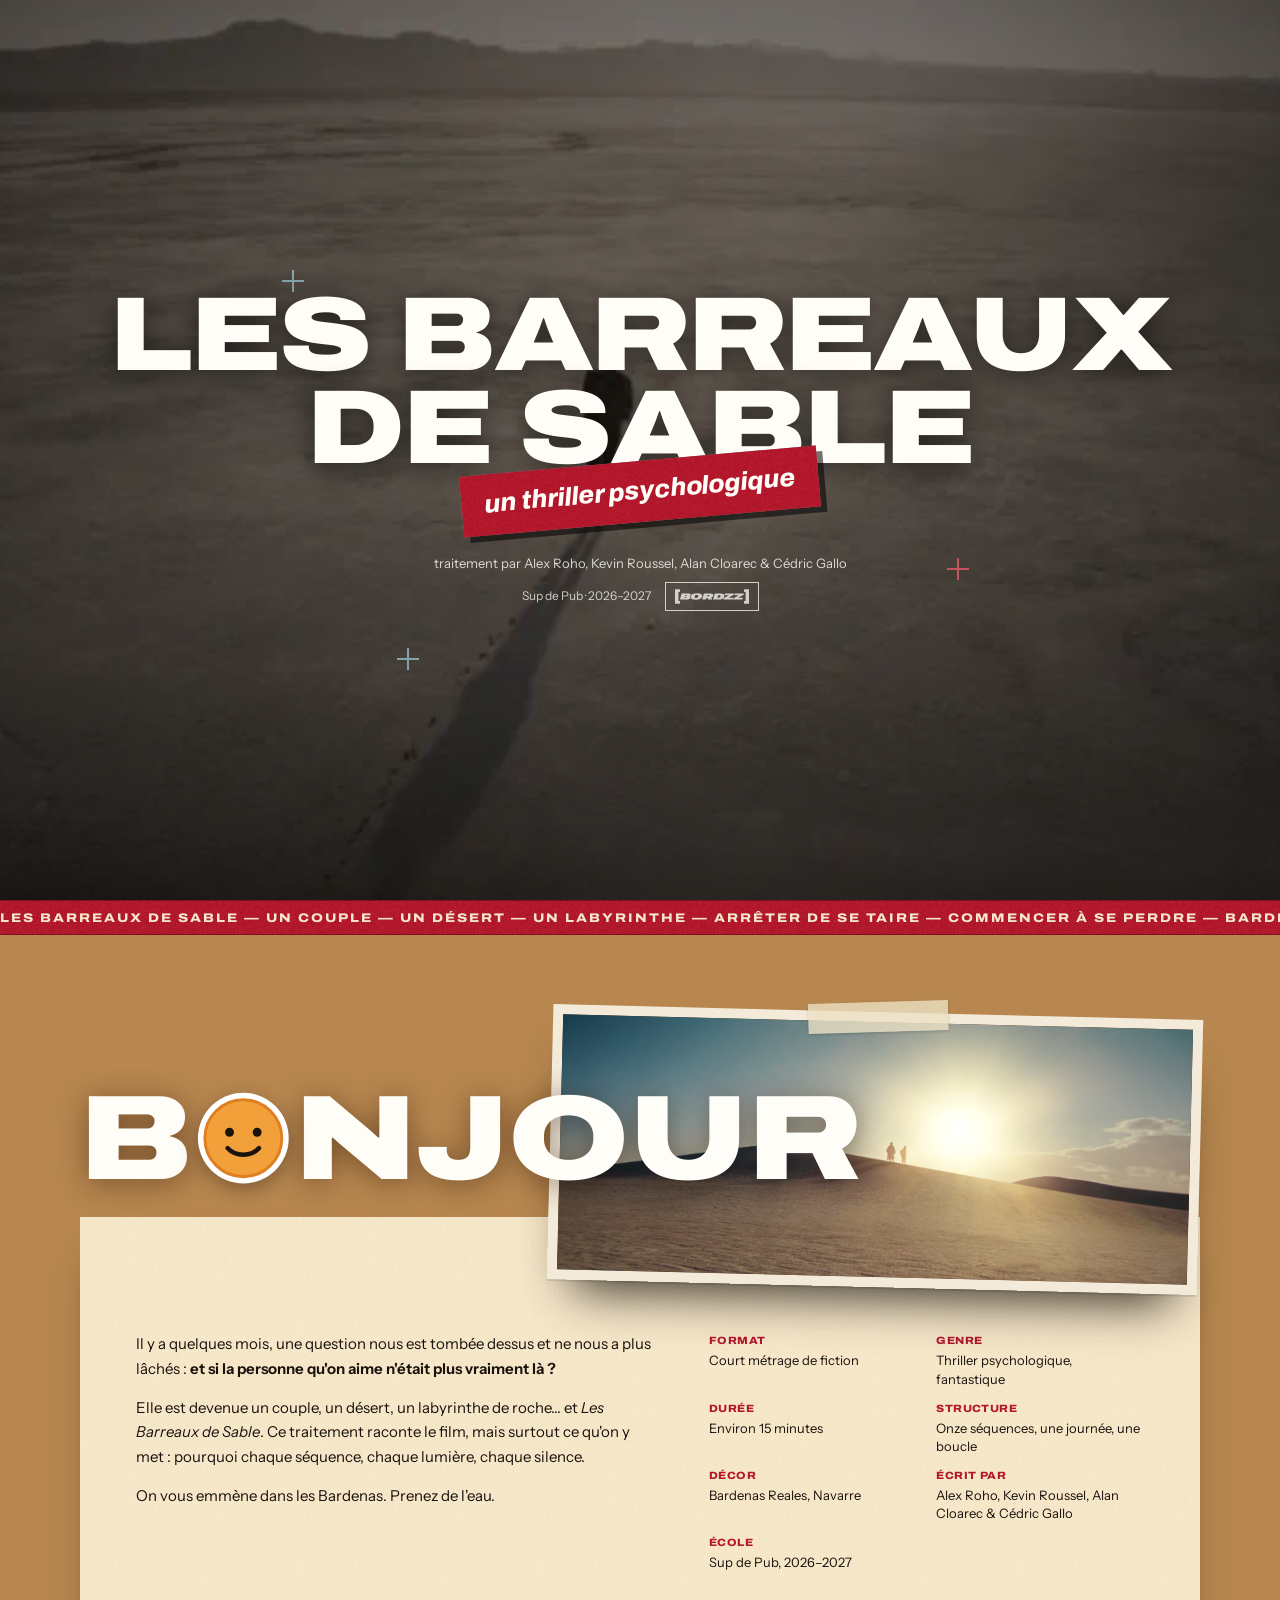
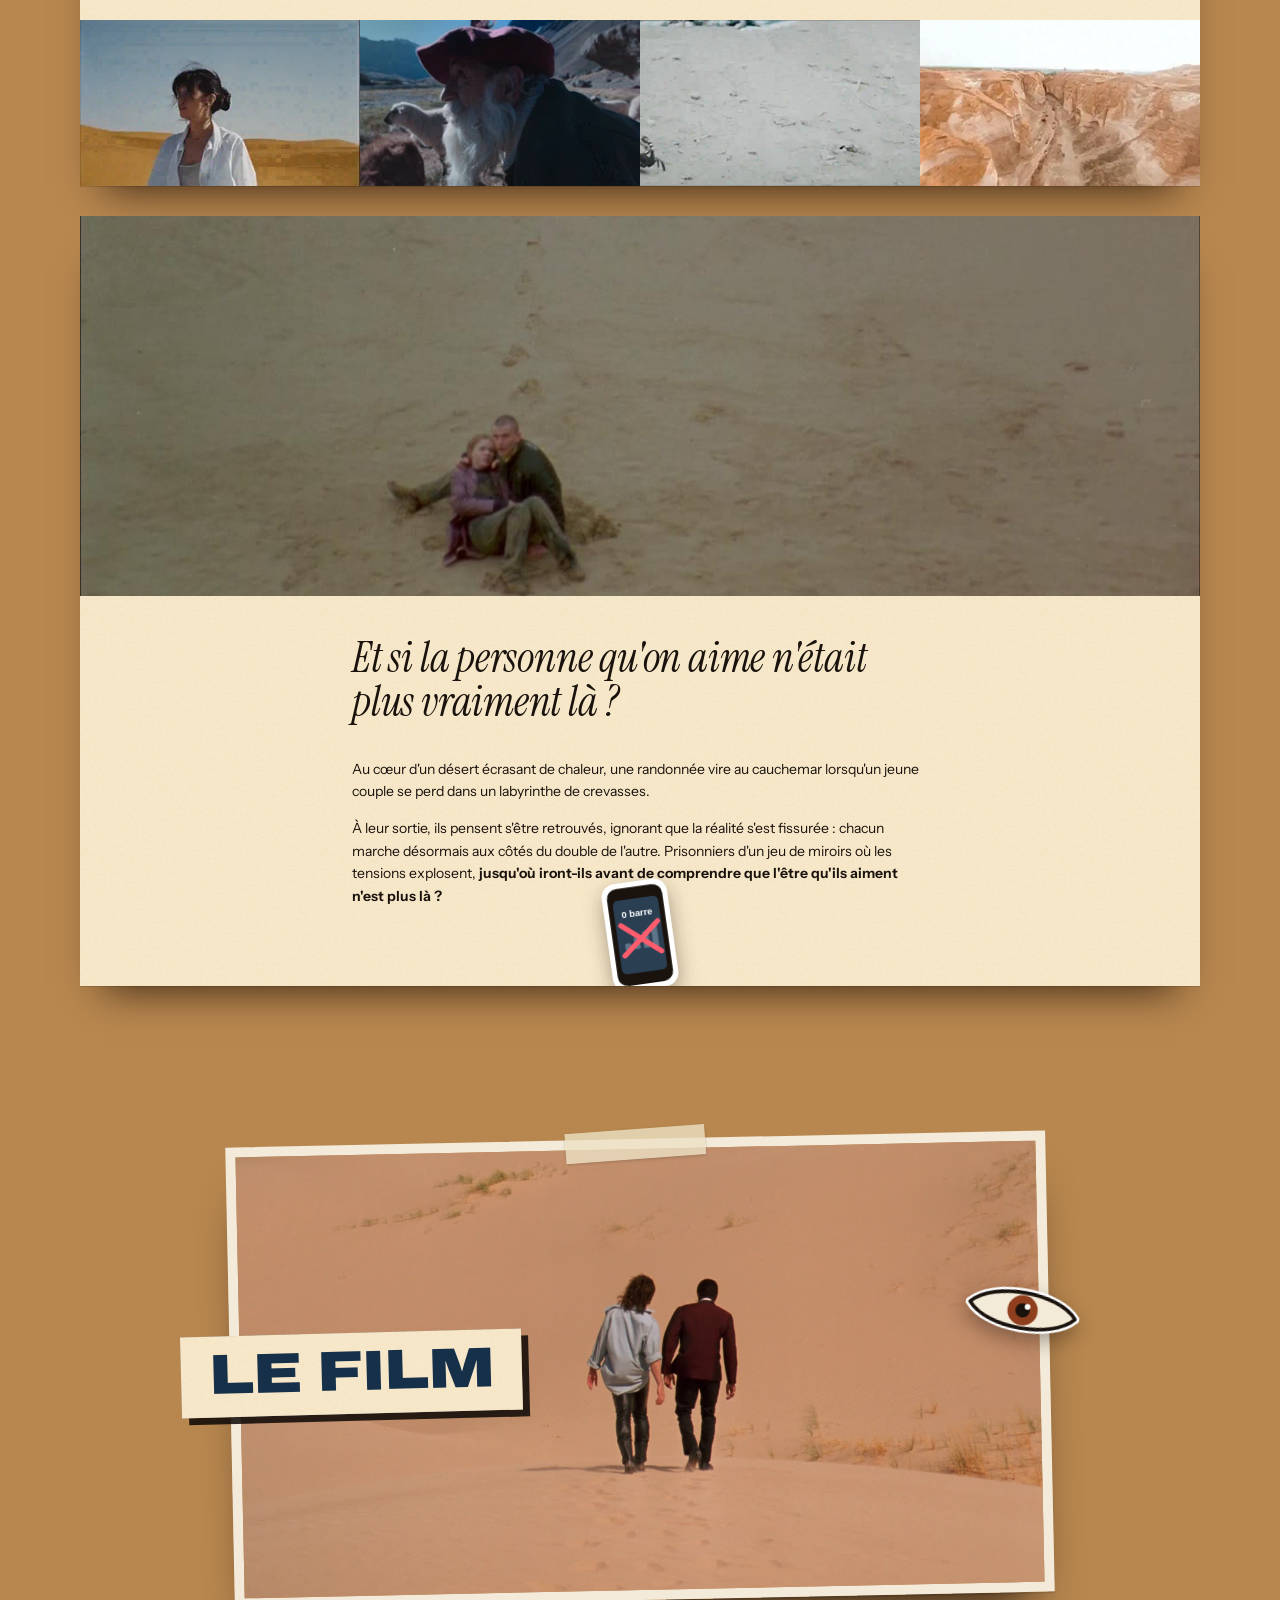
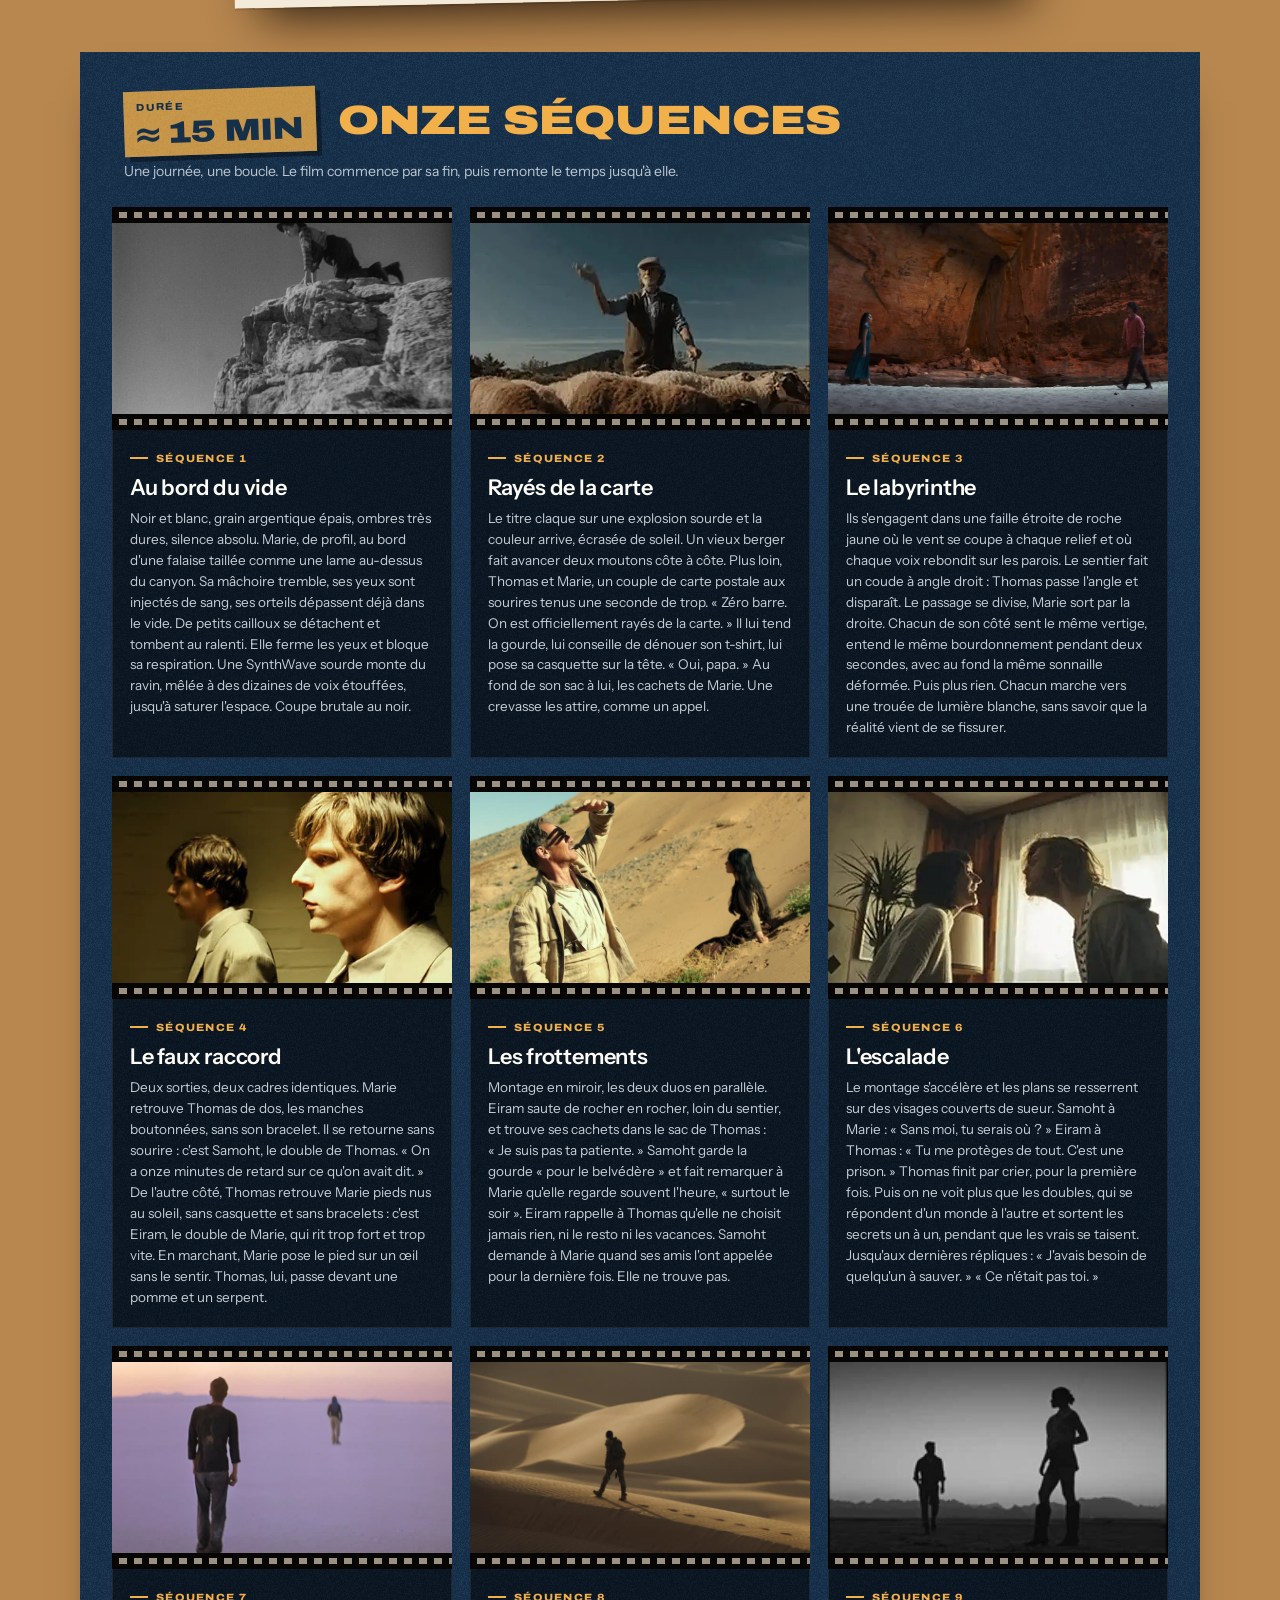
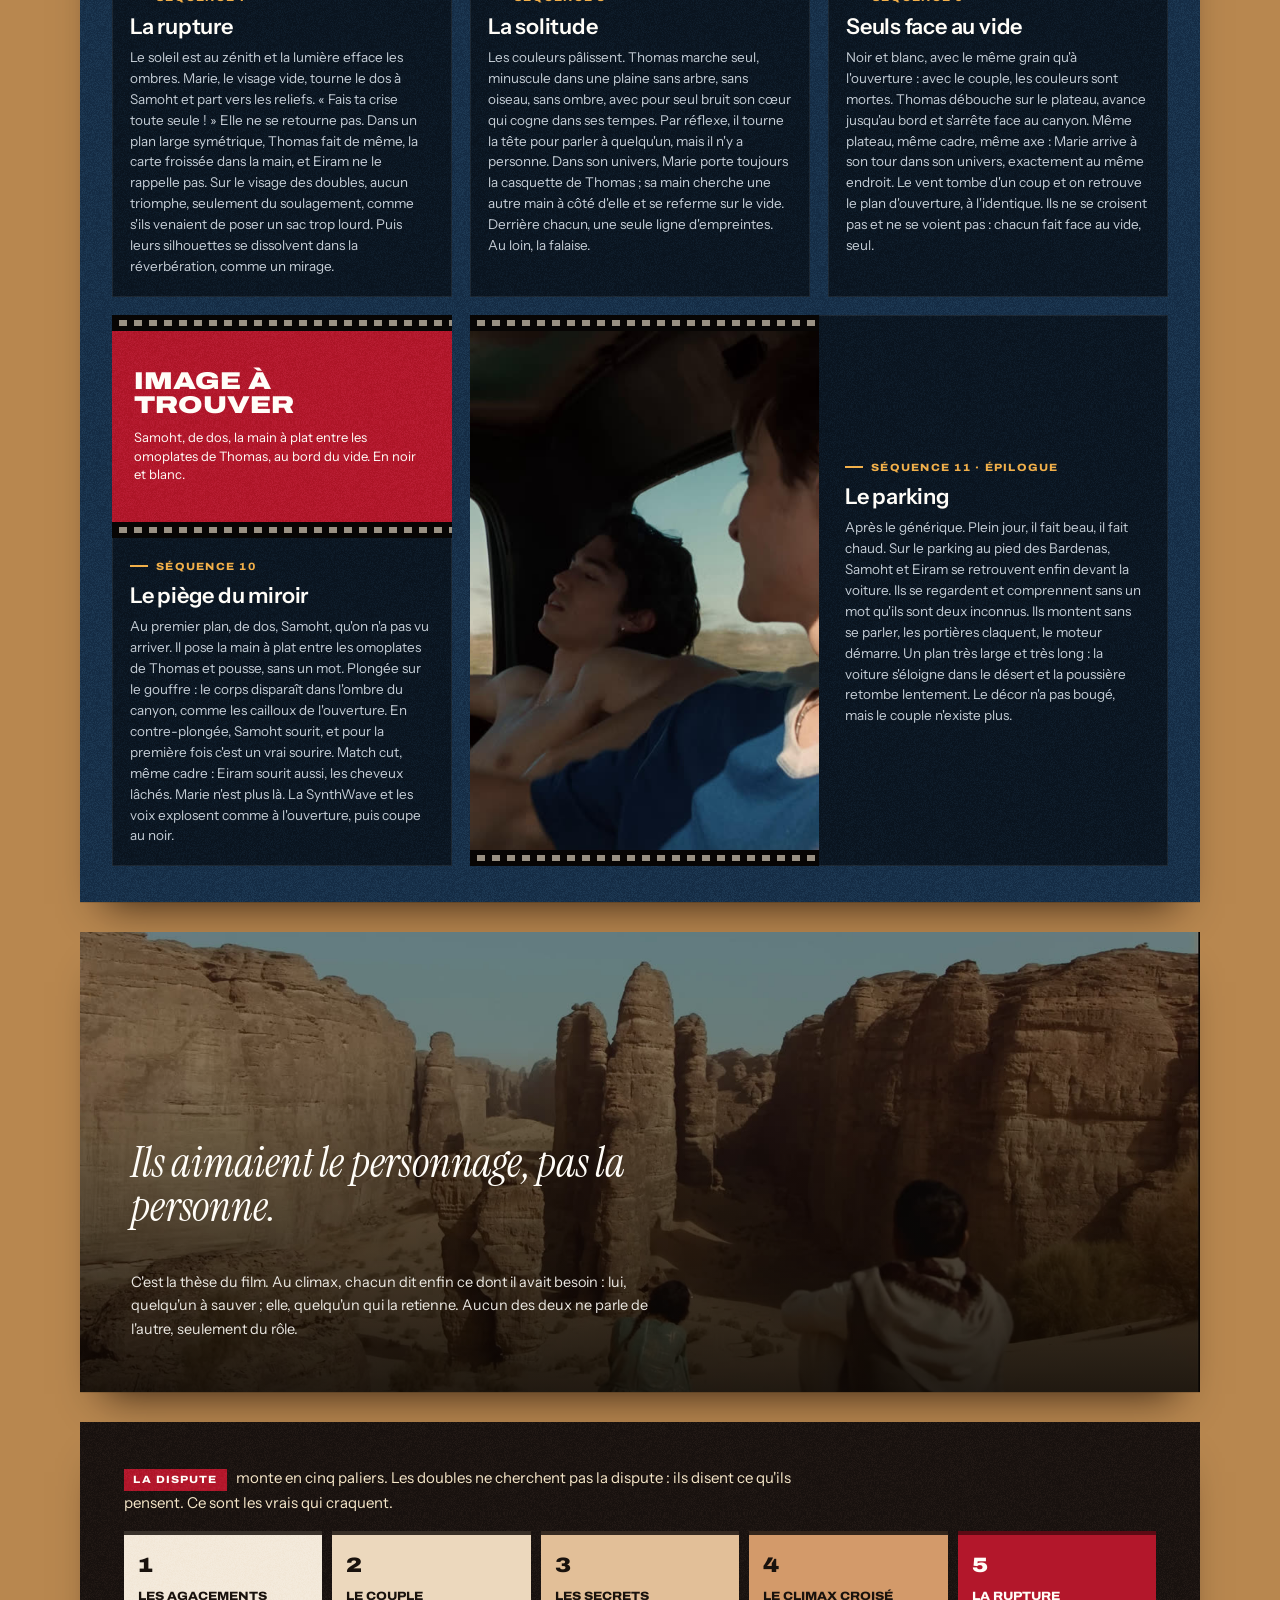
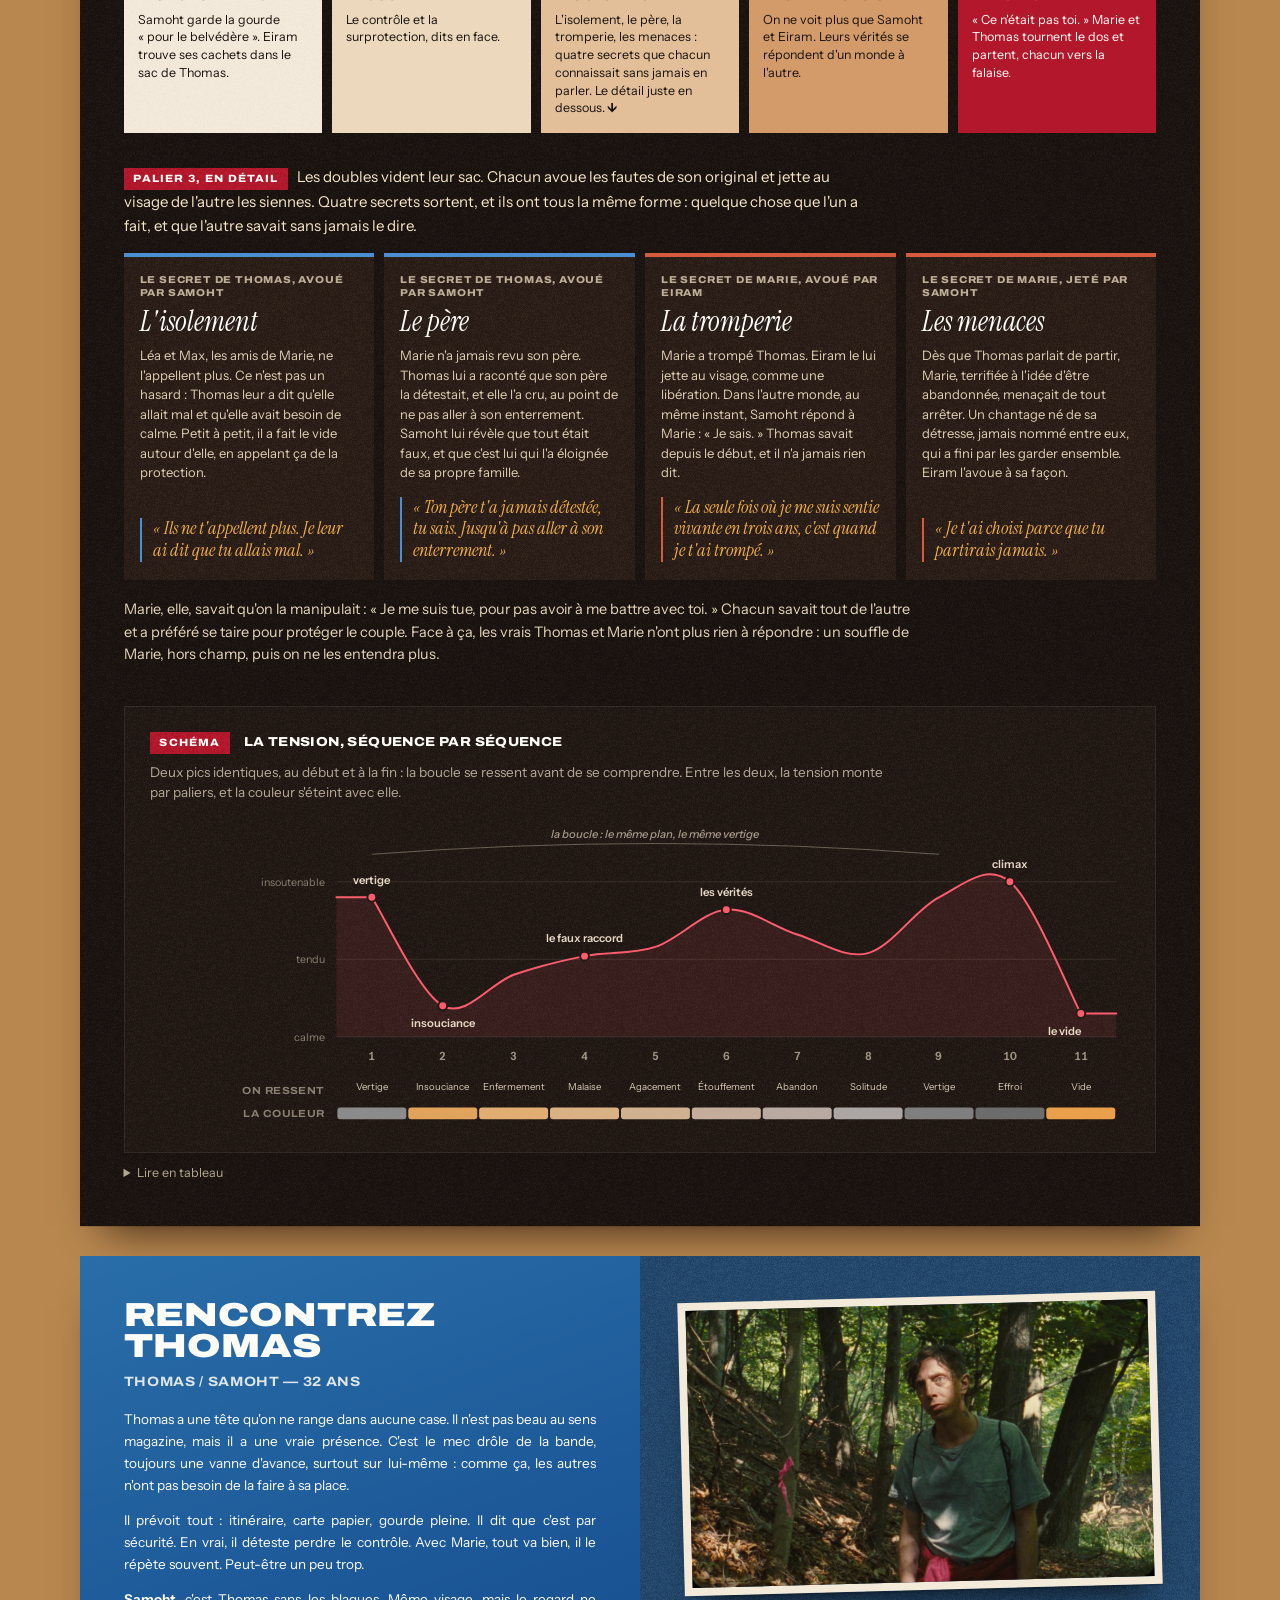
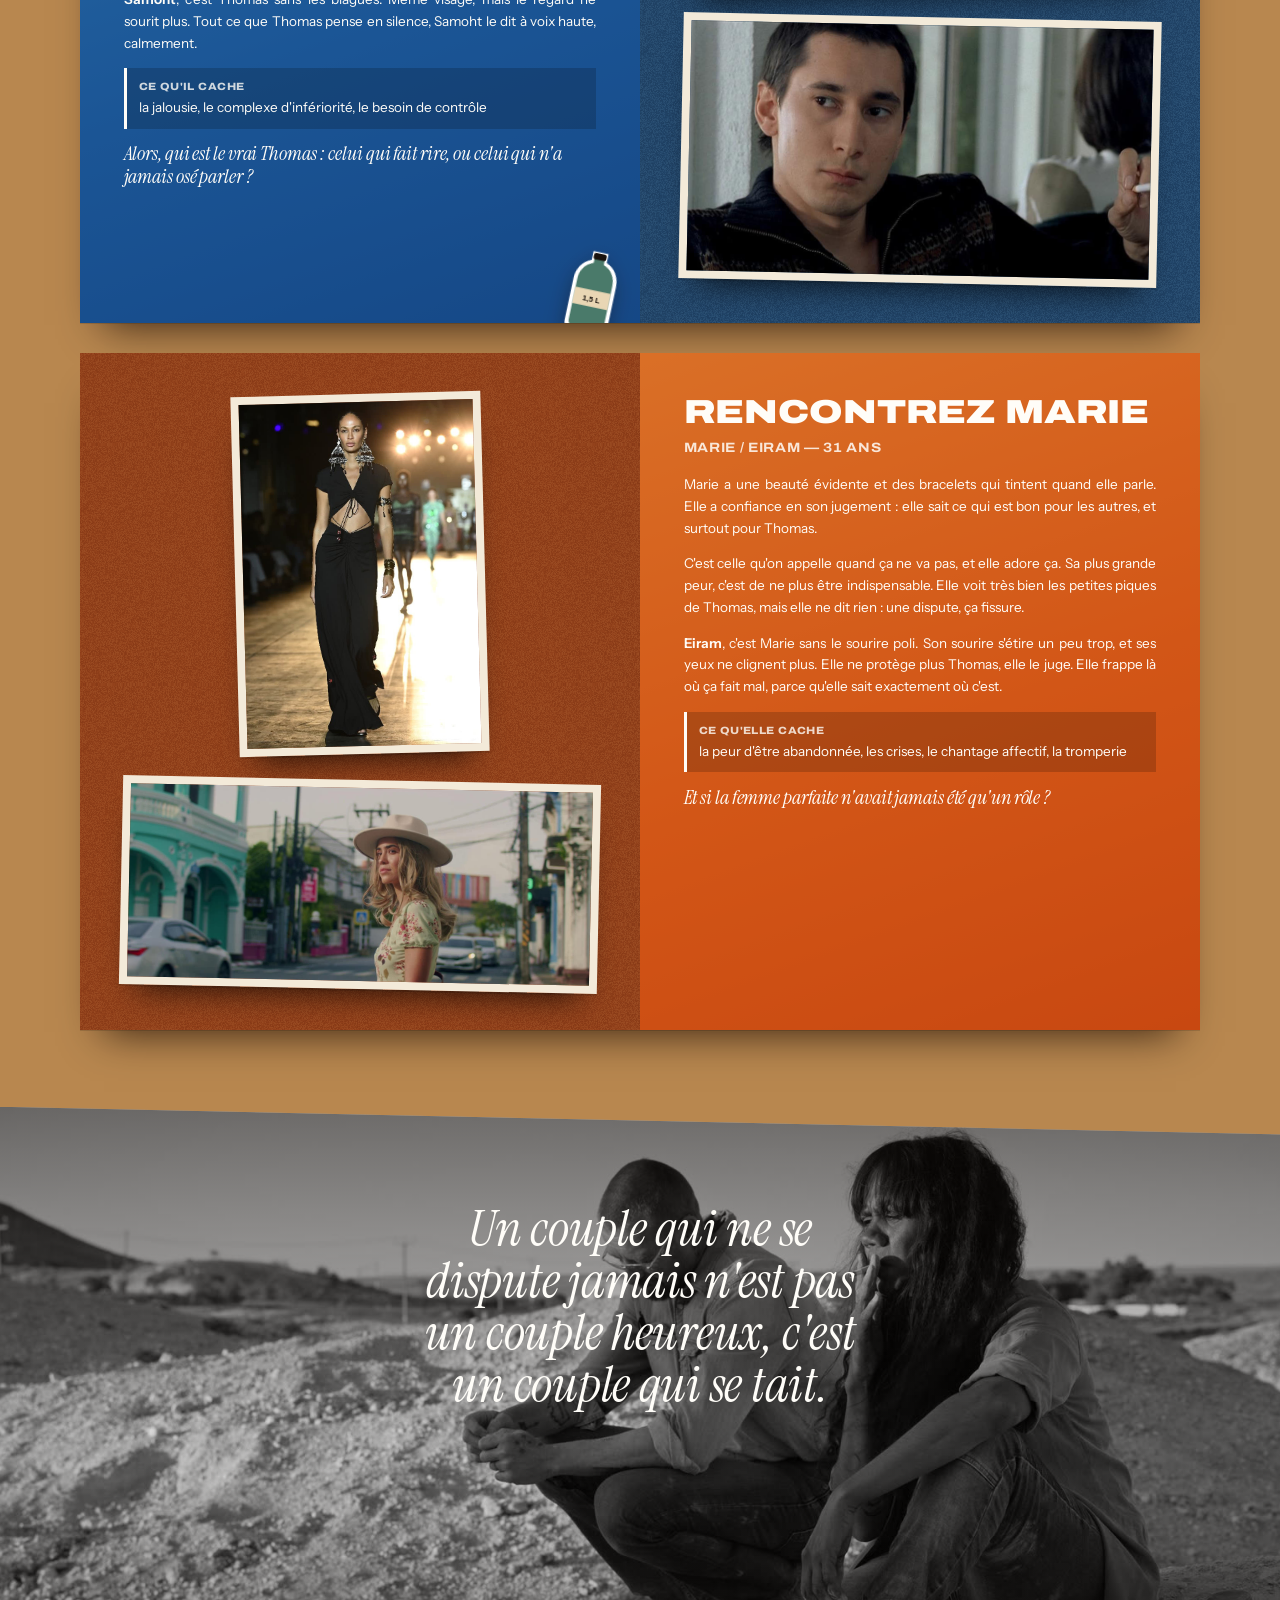
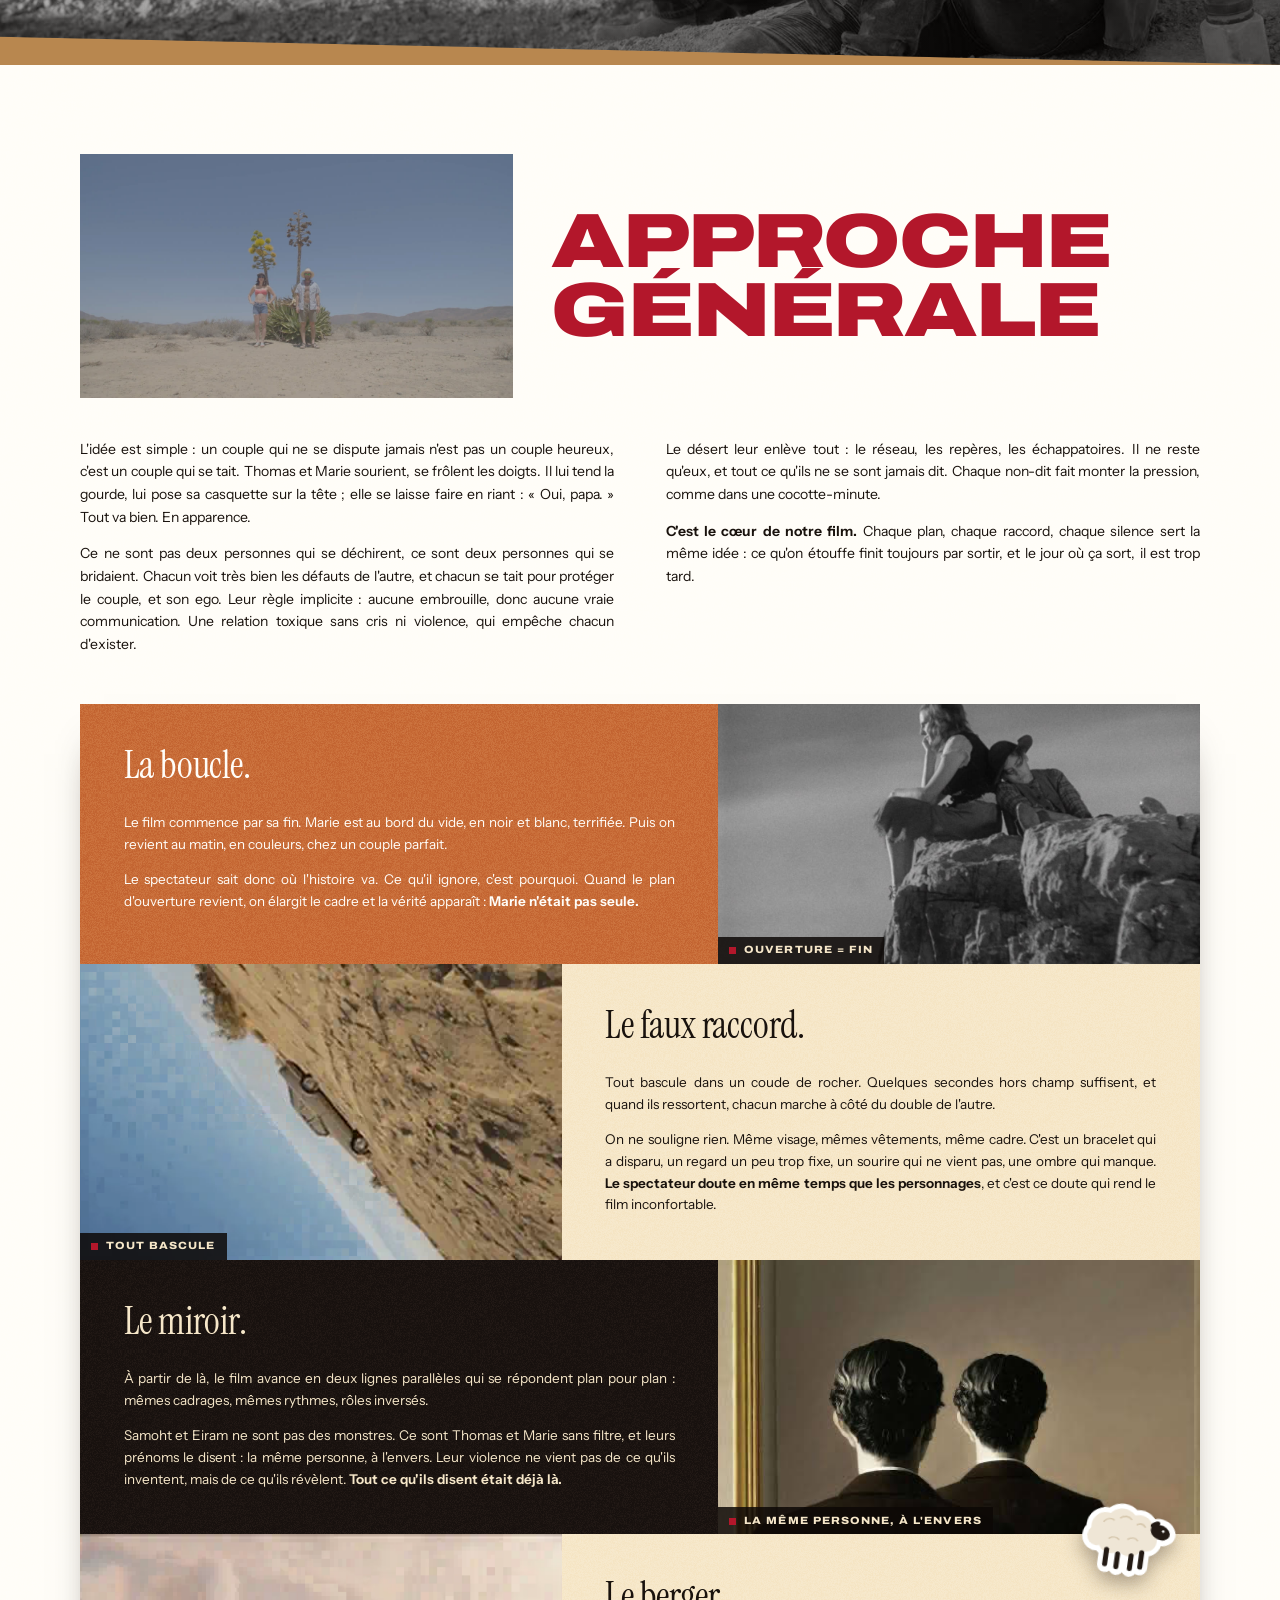
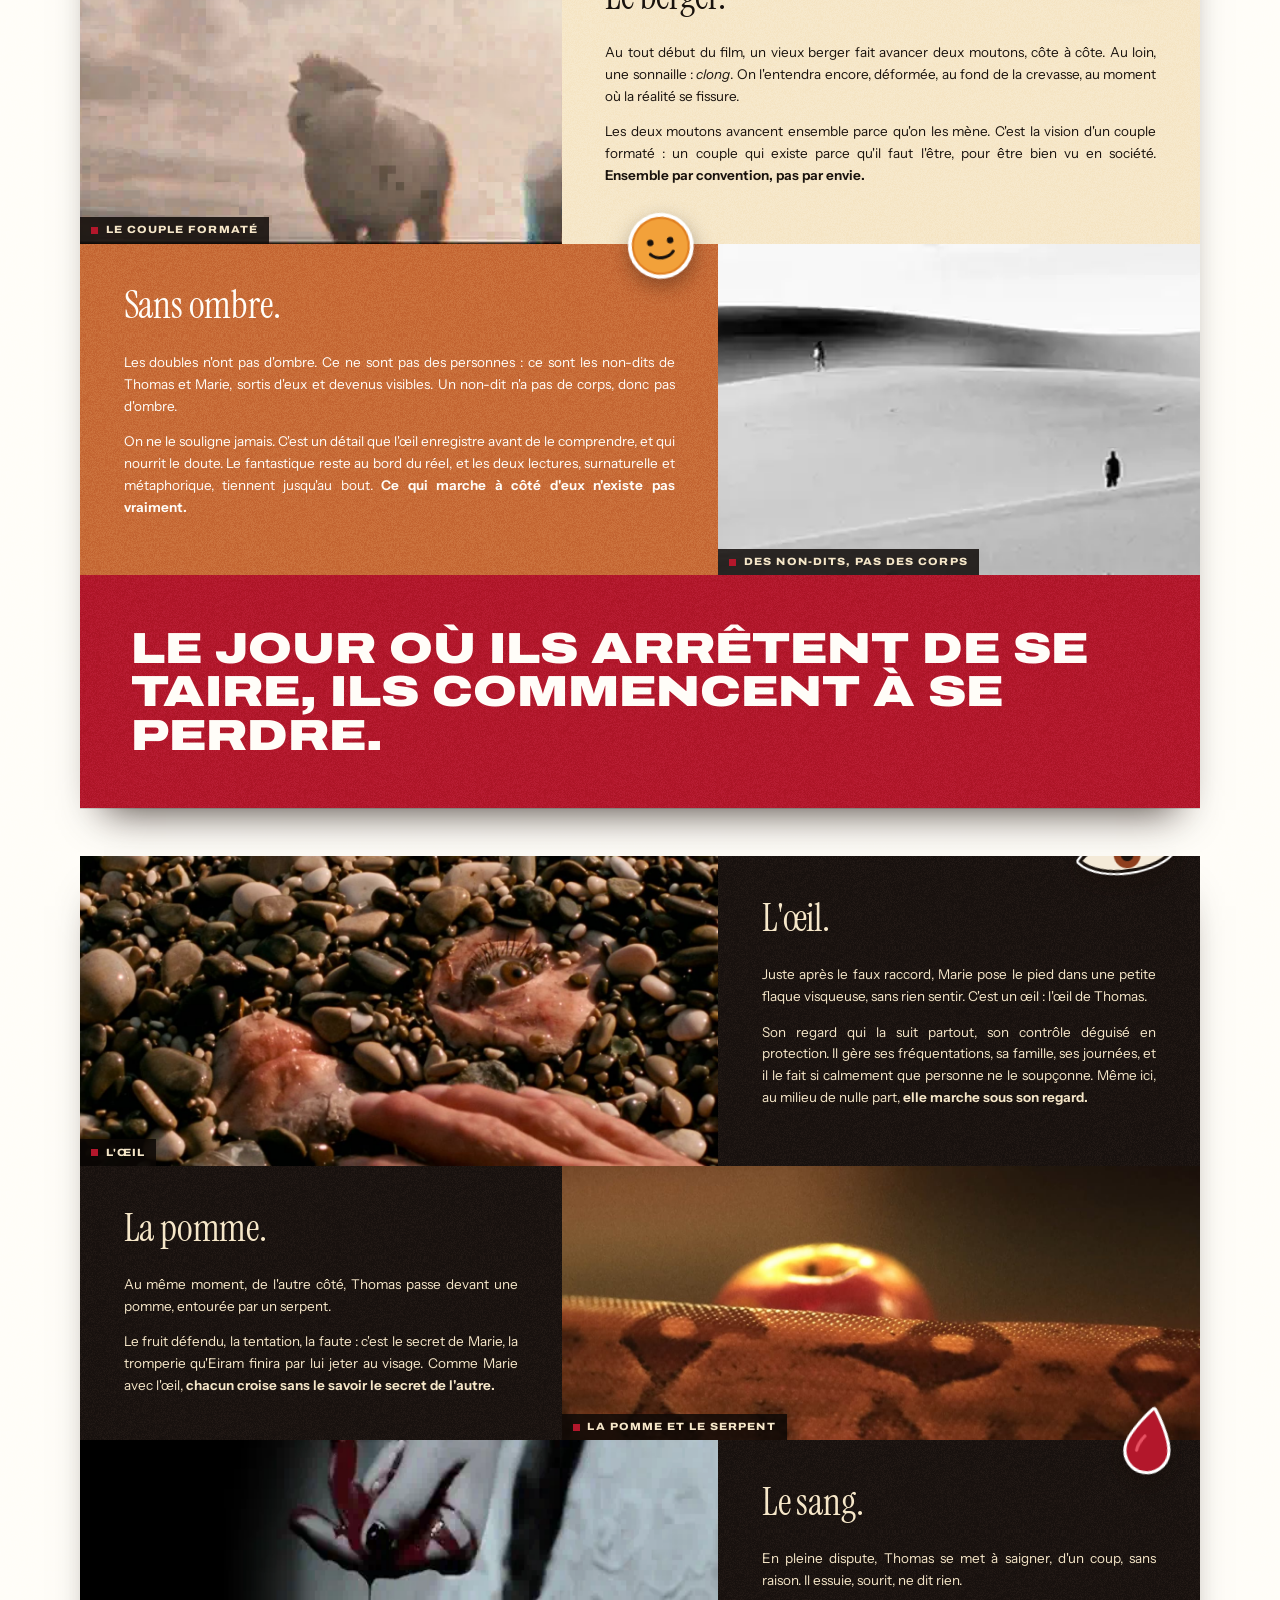
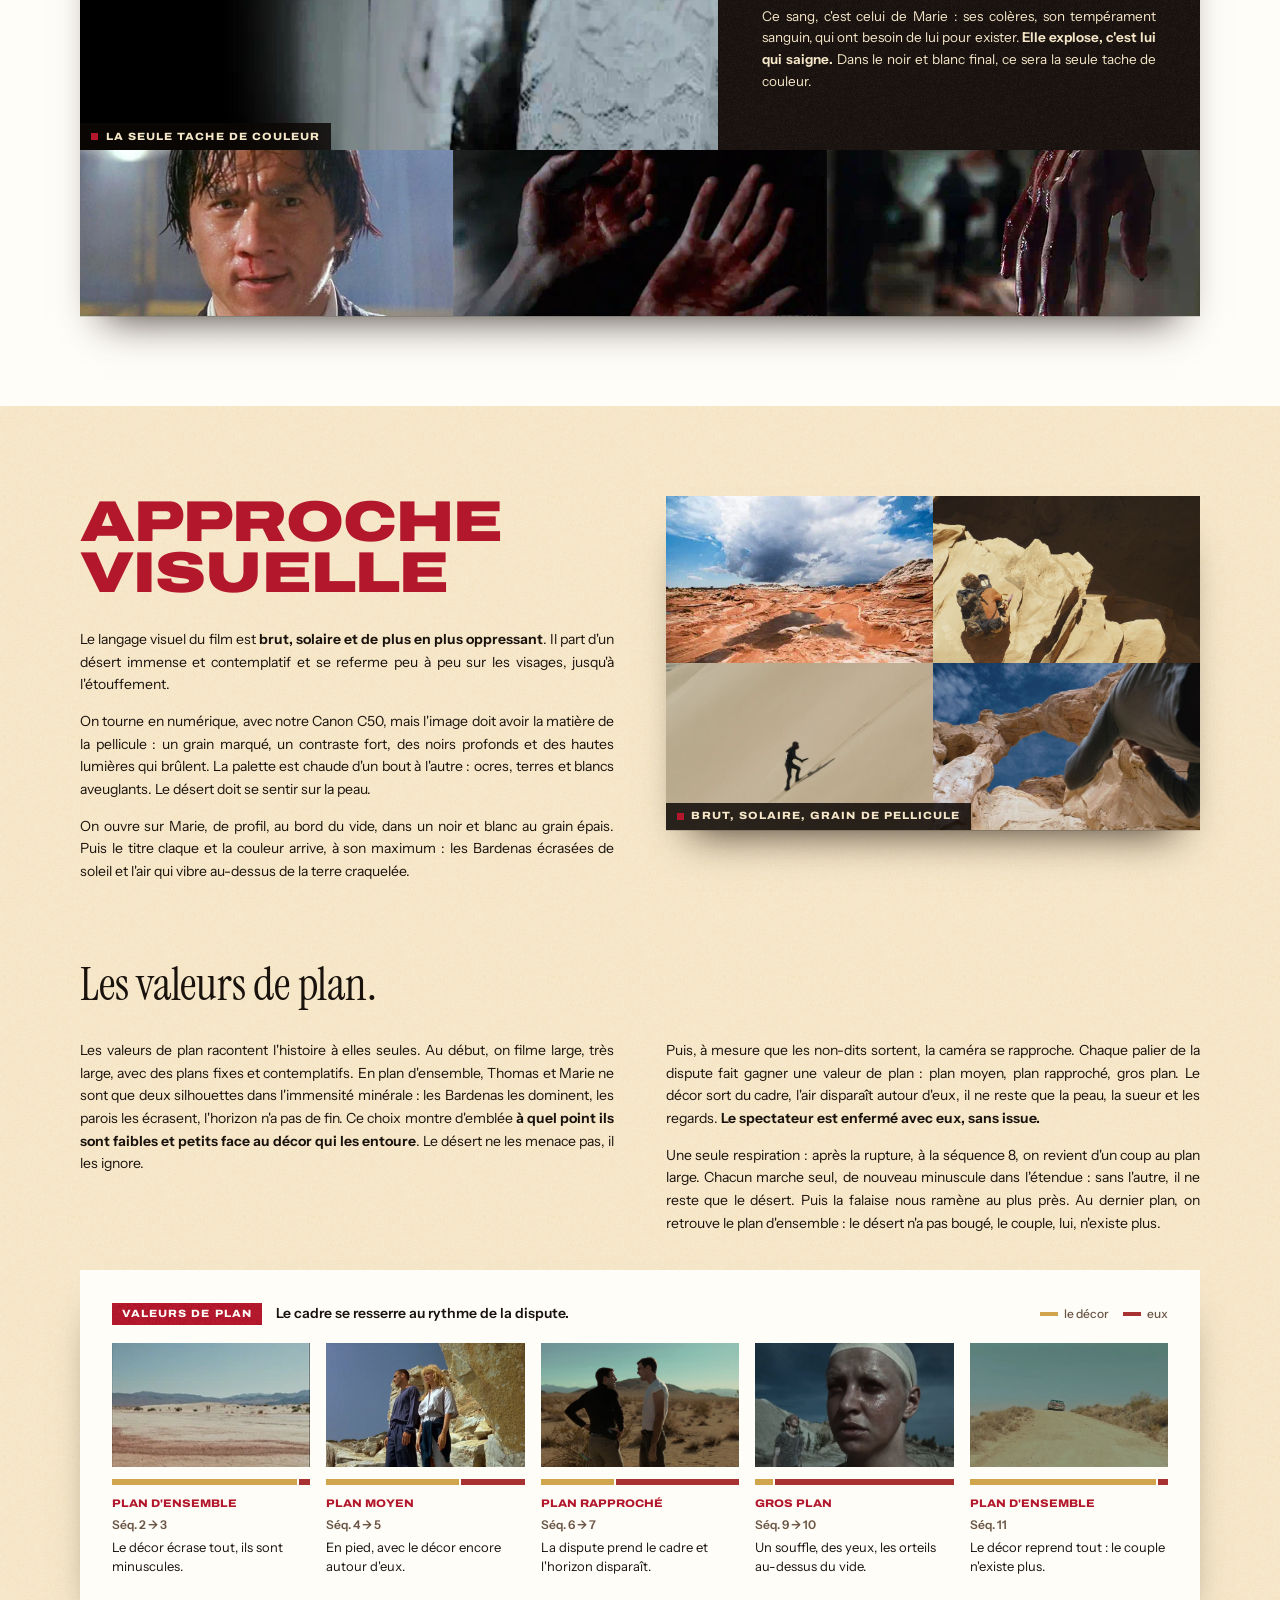
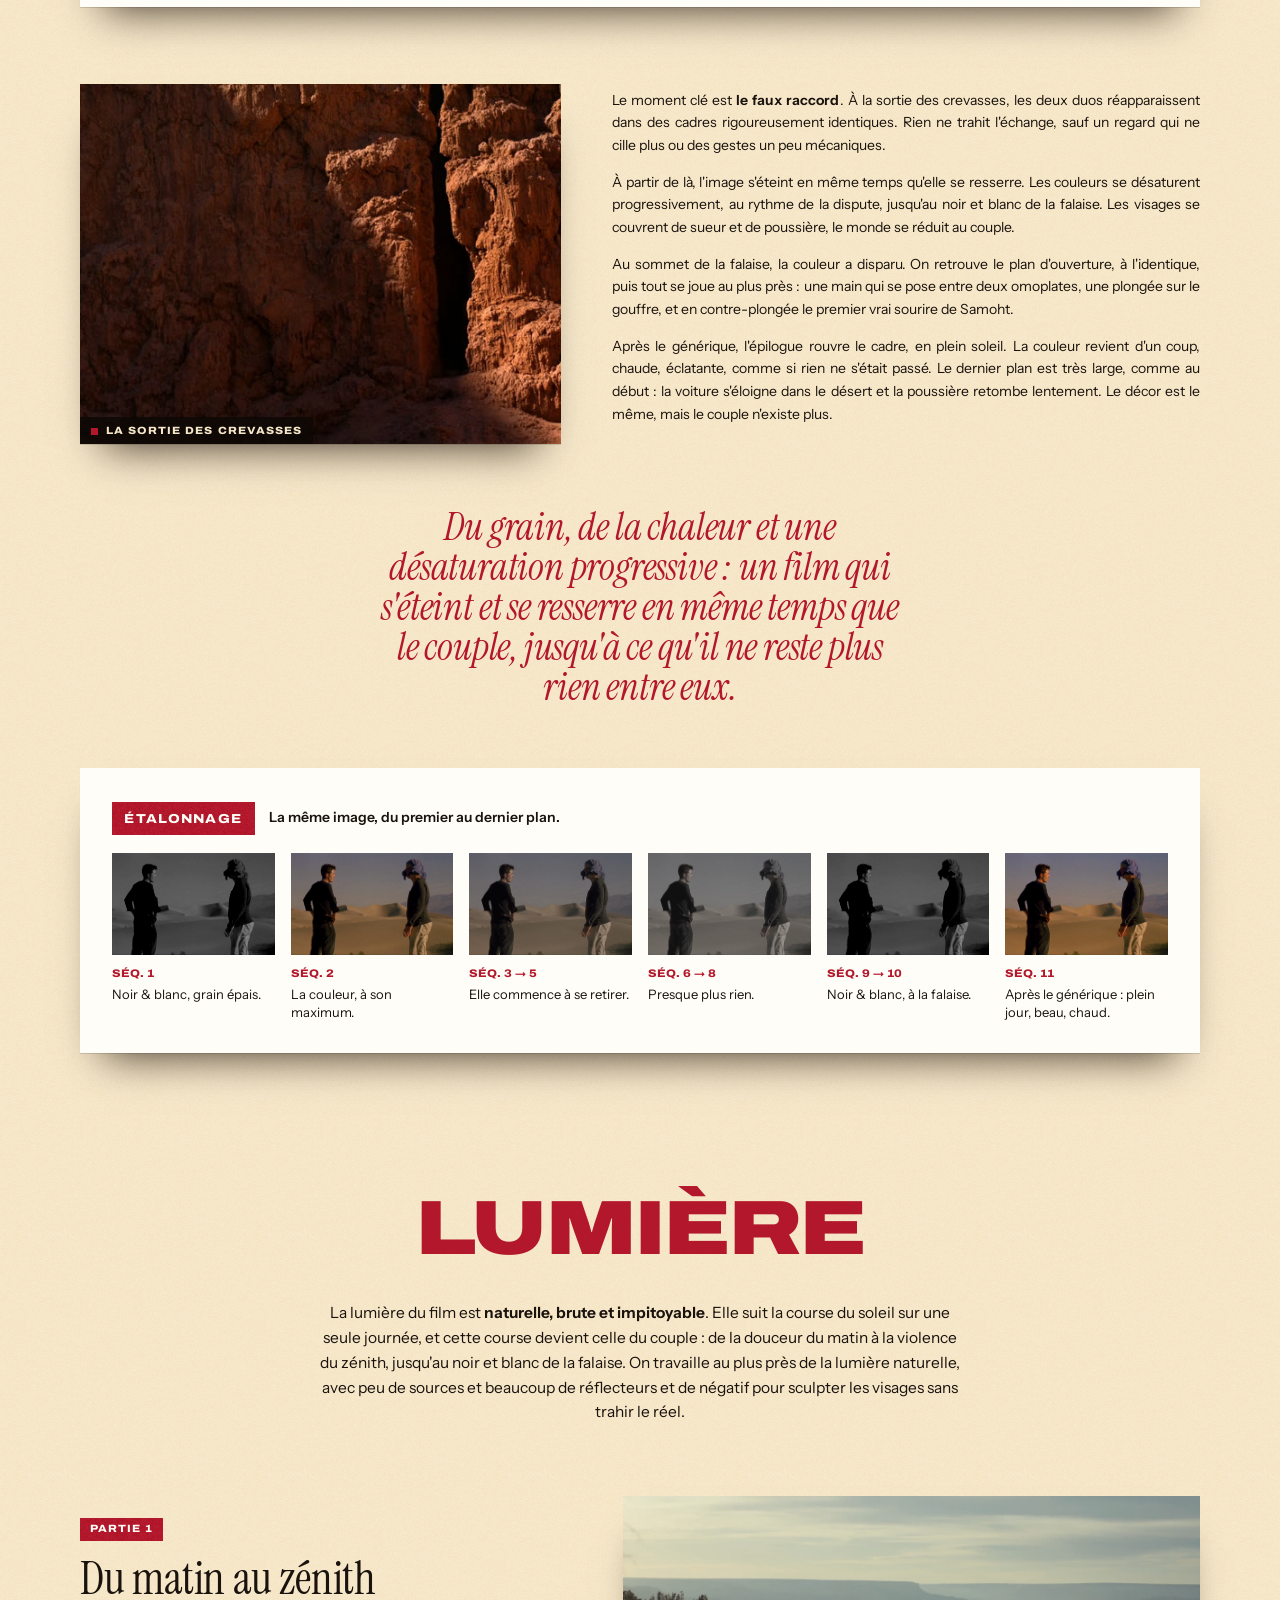
==== commit 1c14c8a7: "Barreaux de Sable : accessoires caméra déjà à nous, 5 750 € à financer Co-Authored-By: Claude Opus 5" ====
--- a/les-barreaux-de-sable/index.html
+++ b/les-barreaux-de-sable/index.html
@@ -11,9 +11,9 @@
   <link rel="preconnect" href="https://fonts.googleapis.com">
   <link rel="preconnect" href="https://fonts.gstatic.com" crossorigin>
   <link rel="stylesheet" href="https://fonts.googleapis.com/css2?family=Archivo:wdth,wght@62..125,100..900&family=Instrument+Sans:wdth,wght@75..100,400..700&family=Instrument+Serif:ital@0;1&display=swap">
-  <link rel="stylesheet" href="treatment.css?v=19">
+  <link rel="stylesheet" href="treatment.css?v=20">
   <script>document.documentElement.classList.add('js');</script>
-  <script src="treatment.js?v=19" defer></script>
+  <script src="treatment.js?v=20" defer></script>
 </head>
 <body>
   <div class="ground" aria-hidden="true"></div>
@@ -599,7 +599,7 @@
           <h2 class="t-xl" id="t-budget">Point<br>budget</h2>
           <div class="budget__total">
             <span class="pill pill--red">Estimation</span>
-            <p class="budget__sum">≈ 6&nbsp;000&nbsp;€</p>
+            <p class="budget__sum">≈ 5&nbsp;750&nbsp;€</p>
             <p class="budget__hyp">Pour un film d'environ quinze minutes&nbsp;: quatre jours de tournage dans les Bardenas, un jour de repérage, six nuits sur place, une équipe de neuf personnes, tournage avec notre Canon C50.</p>
           </div>
         </div>
@@ -612,7 +612,7 @@
           <ol class="budget__list">
             <li style="--w: 100.0%"><div class="budget__label"><b>Équipe technique</b><span>Chef opérateur, ingénieur du son, maquillage&nbsp;: des forfaits réduits.</span></div><span class="budget__bar" aria-hidden="true"></span><span class="budget__eur">1&nbsp;050&nbsp;€</span></li>
             <li style="--w: 90.5%"><div class="budget__label"><b>Hébergement</b><span>Neuf personnes, six nuits dans un gîte près des Bardenas.</span></div><span class="budget__bar" aria-hidden="true"></span><span class="budget__eur">950&nbsp;€</span></li>
-            <li style="--w: 81.0%"><div class="budget__label"><b>Matériel</b><span>Accessoires caméra, son et lumière en location. La caméra et l'objectif sont à nous.</span></div><span class="budget__bar" aria-hidden="true"></span><span class="budget__eur">850&nbsp;€</span></li>
+            <li style="--w: 57.1%"><div class="budget__label"><b>Matériel</b><span>Son et lumière en location. La caméra, l'objectif et les accessoires sont à nous.</span></div><span class="budget__bar" aria-hidden="true"></span><span class="budget__eur">600&nbsp;€</span></li>
             <li style="--w: 57.1%"><div class="budget__label"><b>Transport</b><span>Trois voitures de l'équipe&nbsp;: le carburant et les péages.</span></div><span class="budget__bar" aria-hidden="true"></span><span class="budget__eur">600&nbsp;€</span></li>
             <li style="--w: 57.1%"><div class="budget__label"><b>Repas et eau</b><span>On cuisine nous-mêmes&nbsp;: les courses de la semaine, et beaucoup d'eau.</span></div><span class="budget__bar" aria-hidden="true"></span><span class="budget__eur">600&nbsp;€</span></li>
             <li style="--w: 47.6%"><div class="budget__label"><b>Post-production</b><span>La musique originale et les disques&nbsp;; le reste est fait par l'équipe.</span></div><span class="budget__bar" aria-hidden="true"></span><span class="budget__eur">500&nbsp;€</span></li>
@@ -621,10 +621,10 @@
             <li style="--w: 28.6%"><div class="budget__label"><b>Décors, costumes, maquillage</b><span>Les costumes en double, le faux sang, l'œil, la pomme.</span></div><span class="budget__bar" aria-hidden="true"></span><span class="budget__eur">300&nbsp;€</span></li>
             <li class="budget__spare" style="--w: 38.1%"><div class="budget__label"><b>Imprévus</b><span>Environ 7&nbsp;%&nbsp;: le vent, la chaleur, une journée de plus.</span></div><span class="budget__bar" aria-hidden="true"></span><span class="budget__eur">400&nbsp;€</span></li>
           </ol>
-          <p class="budget__sumline"><b>Total à financer</b><span>6&nbsp;000&nbsp;€</span></p>
+          <p class="budget__sumline"><b>Total à financer</b><span>5&nbsp;750&nbsp;€</span></p>
         </figure>
         <figure class="budget__detail">
-          <figcaption><span class="pill pill--red">Le détail</span> Pour chaque besoin&nbsp;: son prix normal, ce qu'on peut avoir gratuitement (notre matériel, notre travail, les tarifs réduits que l'équipe accepte), et ce qu'il reste à financer. Le film vaudrait près de 18&nbsp;000&nbsp;€&nbsp;; on en finance 6&nbsp;000&nbsp;€.</figcaption>
+          <figcaption><span class="pill pill--red">Le détail</span> Pour chaque besoin&nbsp;: son prix normal, ce qu'on peut avoir gratuitement (notre matériel, notre travail, les tarifs réduits que l'équipe accepte), et ce qu'il reste à financer. Le film vaudrait près de 18&nbsp;000&nbsp;€&nbsp;; on en finance 5&nbsp;750&nbsp;€.</figcaption>
           <div class="budget__scroll">
             <table class="budget__table">
               <thead><tr><th scope="col">Besoin</th><th scope="col">Prix</th><th scope="col">Gratuit</th><th scope="col">Financement</th></tr></thead>
@@ -638,7 +638,7 @@
               <tr><th scope="row"><b>Berger et moutons</b><span>Un berger de la région et deux de ses bêtes, une demi-journée.</span></th><td data-label="Prix">150&nbsp;€</td><td data-label="Gratuit" class="is-none">0&nbsp;€</td><td data-label="Financement"><span class="to-find">150&nbsp;€</span></td></tr>
               <tr class="budget__group"><th colspan="4" scope="colgroup">Matériel et décors</th></tr>
               <tr><th scope="row"><b>Caméra et objectif</b><span>Notre Canon C50 et notre objectif, au prix d'une location de cinq jours.</span></th><td data-label="Prix">1&nbsp;000&nbsp;€</td><td data-label="Gratuit">1&nbsp;000&nbsp;€</td><td data-label="Financement"><span class="ok" role="img" aria-label="Gratuit, rien à financer">✓</span></td></tr>
-              <tr><th scope="row"><b>Accessoires caméra</b><span>Filtres ND pour le soleil du désert, cartes, batteries de rechange.</span></th><td data-label="Prix">250&nbsp;€</td><td data-label="Gratuit" class="is-none">0&nbsp;€</td><td data-label="Financement"><span class="to-find">250&nbsp;€</span></td></tr>
+              <tr><th scope="row"><b>Accessoires caméra</b><span>Filtres ND pour le soleil du désert, cartes, batteries de rechange&nbsp;: on les a déjà.</span></th><td data-label="Prix">250&nbsp;€</td><td data-label="Gratuit">250&nbsp;€</td><td data-label="Financement"><span class="ok" role="img" aria-label="Gratuit, rien à financer">✓</span></td></tr>
               <tr><th scope="row"><b>Son</b><span>Enregistreur, perche, micro canon et deux micros HF, en location.</span></th><td data-label="Prix">350&nbsp;€</td><td data-label="Gratuit" class="is-none">0&nbsp;€</td><td data-label="Financement"><span class="to-find">350&nbsp;€</span></td></tr>
               <tr><th scope="row"><b>Lumière</b><span>Réflecteurs, cadre de diffusion et drapeaux noirs, en location&nbsp;: la lumière reste naturelle.</span></th><td data-label="Prix">250&nbsp;€</td><td data-label="Gratuit" class="is-none">0&nbsp;€</td><td data-label="Financement"><span class="to-find">250&nbsp;€</span></td></tr>
               <tr><th scope="row"><b>Décors, costumes, maquillage</b><span>Les costumes en double, le faux sang, la prothèse de l'œil, la pomme.</span></th><td data-label="Prix">300&nbsp;€</td><td data-label="Gratuit" class="is-none">0&nbsp;€</td><td data-label="Financement"><span class="to-find">300&nbsp;€</span></td></tr>
@@ -654,7 +654,7 @@
               <tr class="budget__group"><th colspan="4" scope="colgroup">Réserve</th></tr>
               <tr><th scope="row"><b>Imprévus</b><span>Environ 7&nbsp;% de ce qu'on paie&nbsp;: le vent, la chaleur, une journée de plus.</span></th><td data-label="Prix">400&nbsp;€</td><td data-label="Gratuit" class="is-none">0&nbsp;€</td><td data-label="Financement"><span class="to-find">400&nbsp;€</span></td></tr>
               </tbody>
-              <tfoot><tr><th scope="row">Total</th><td data-label="Prix">17&nbsp;950&nbsp;€</td><td data-label="Gratuit">11&nbsp;950&nbsp;€</td><td data-label="Financement"><span class="to-find">6&nbsp;000&nbsp;€</span><small>à trouver</small></td></tr></tfoot>
+              <tfoot><tr><th scope="row">Total</th><td data-label="Prix">17&nbsp;950&nbsp;€</td><td data-label="Gratuit">12&nbsp;200&nbsp;€</td><td data-label="Financement"><span class="to-find">5&nbsp;750&nbsp;€</span><small>à trouver</small></td></tr></tfoot>
             </table>
           </div>
         </figure>
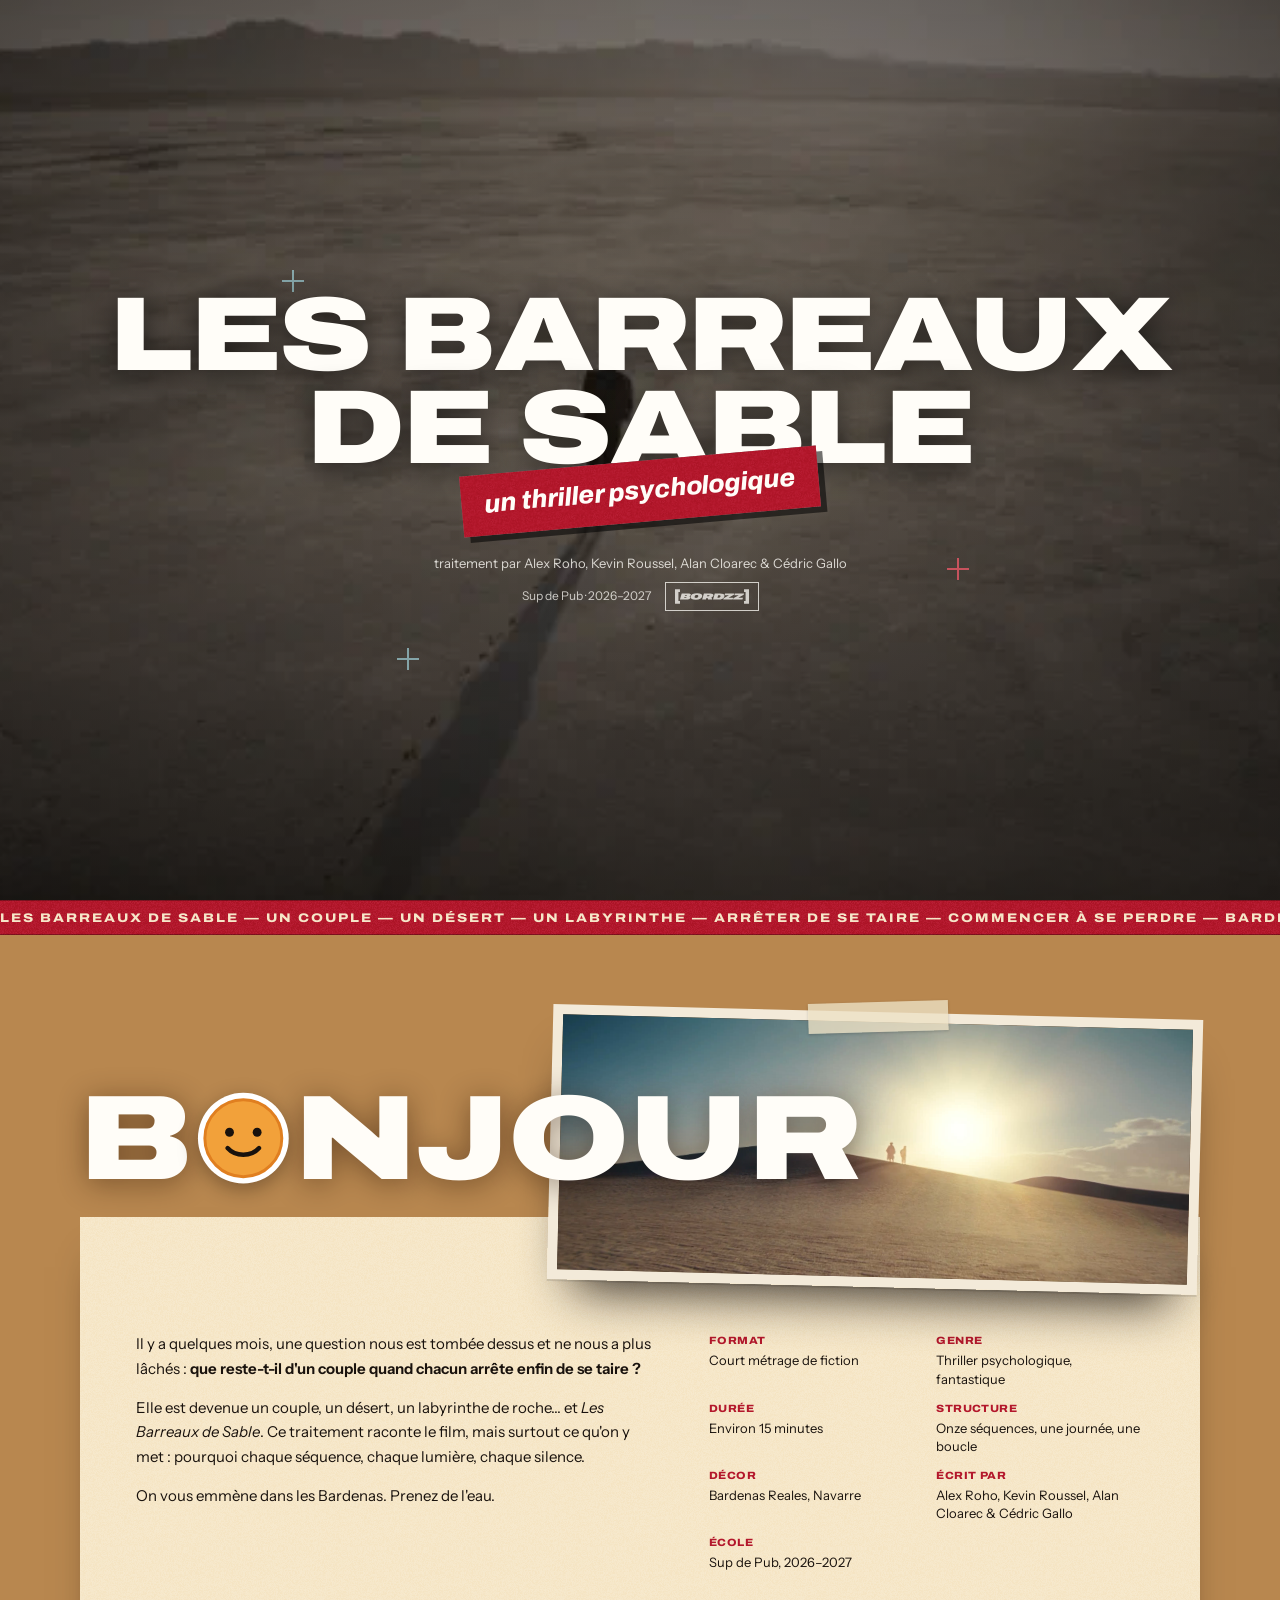
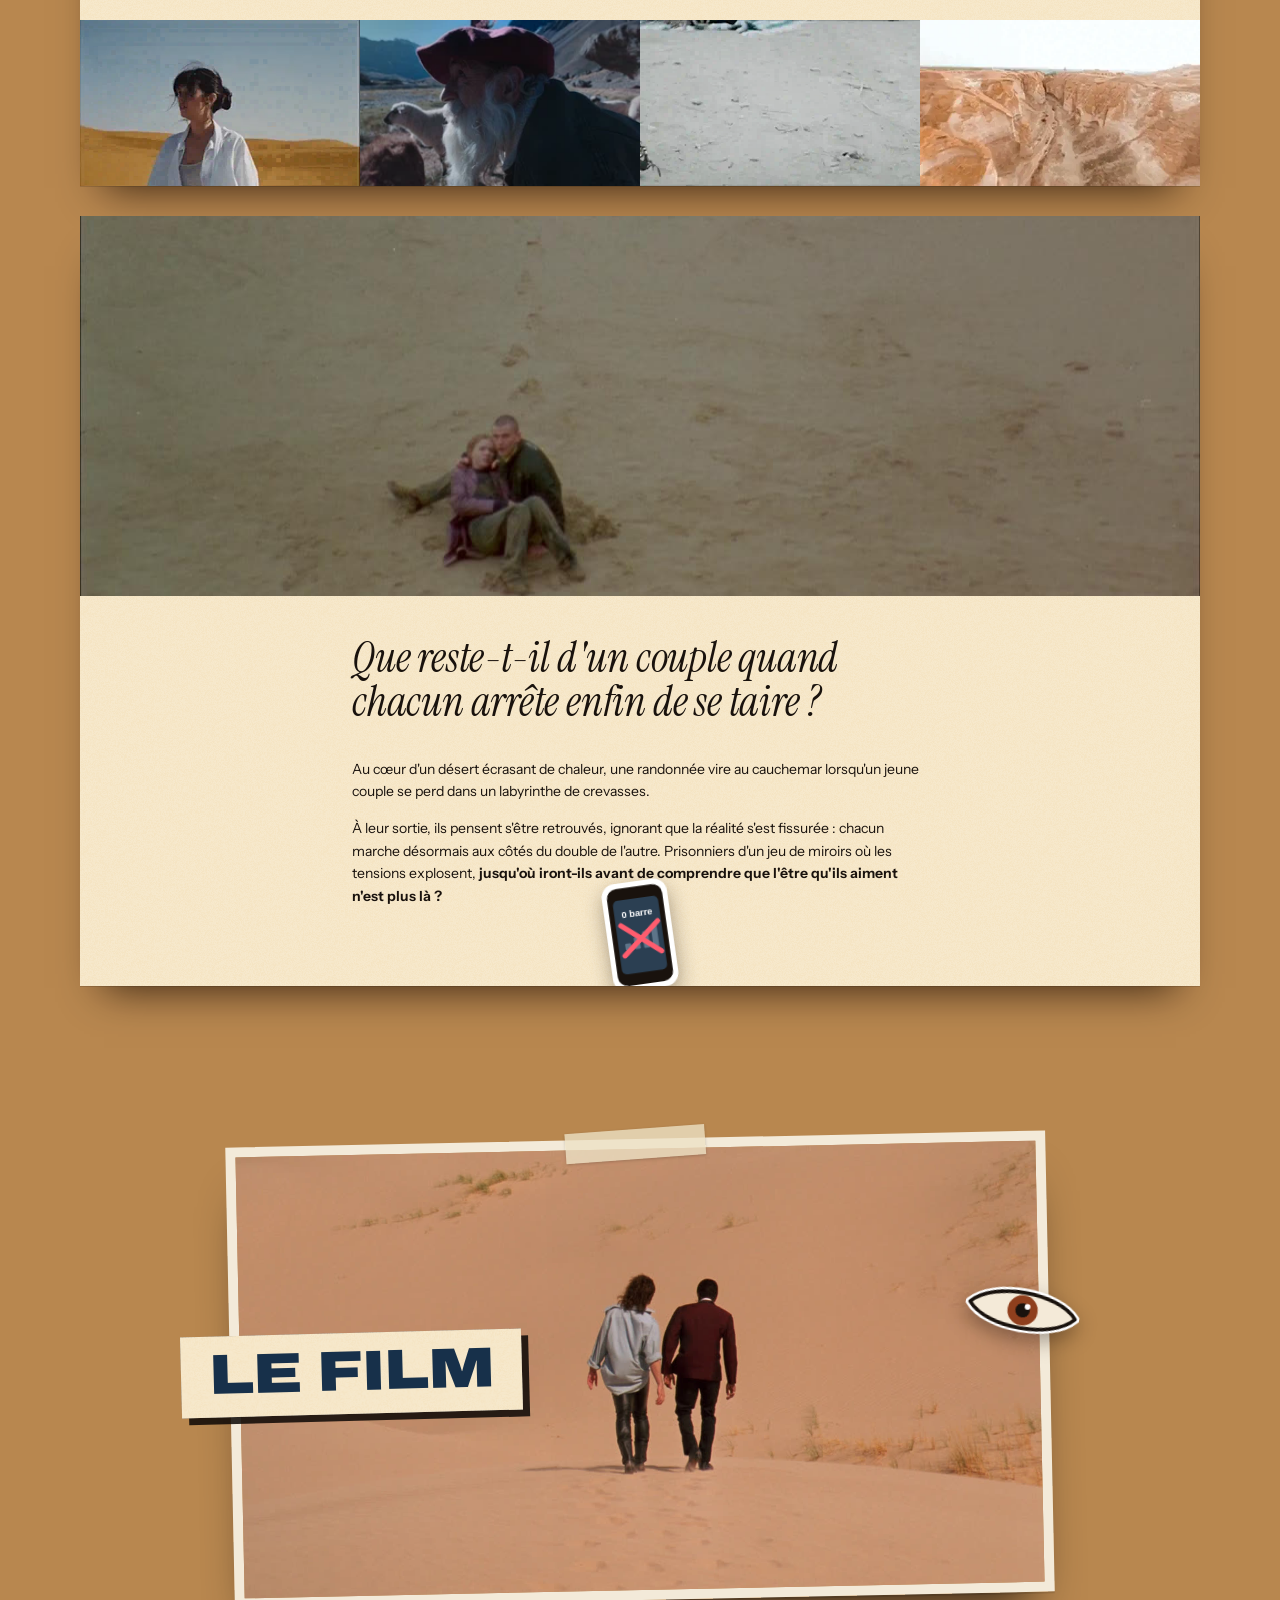
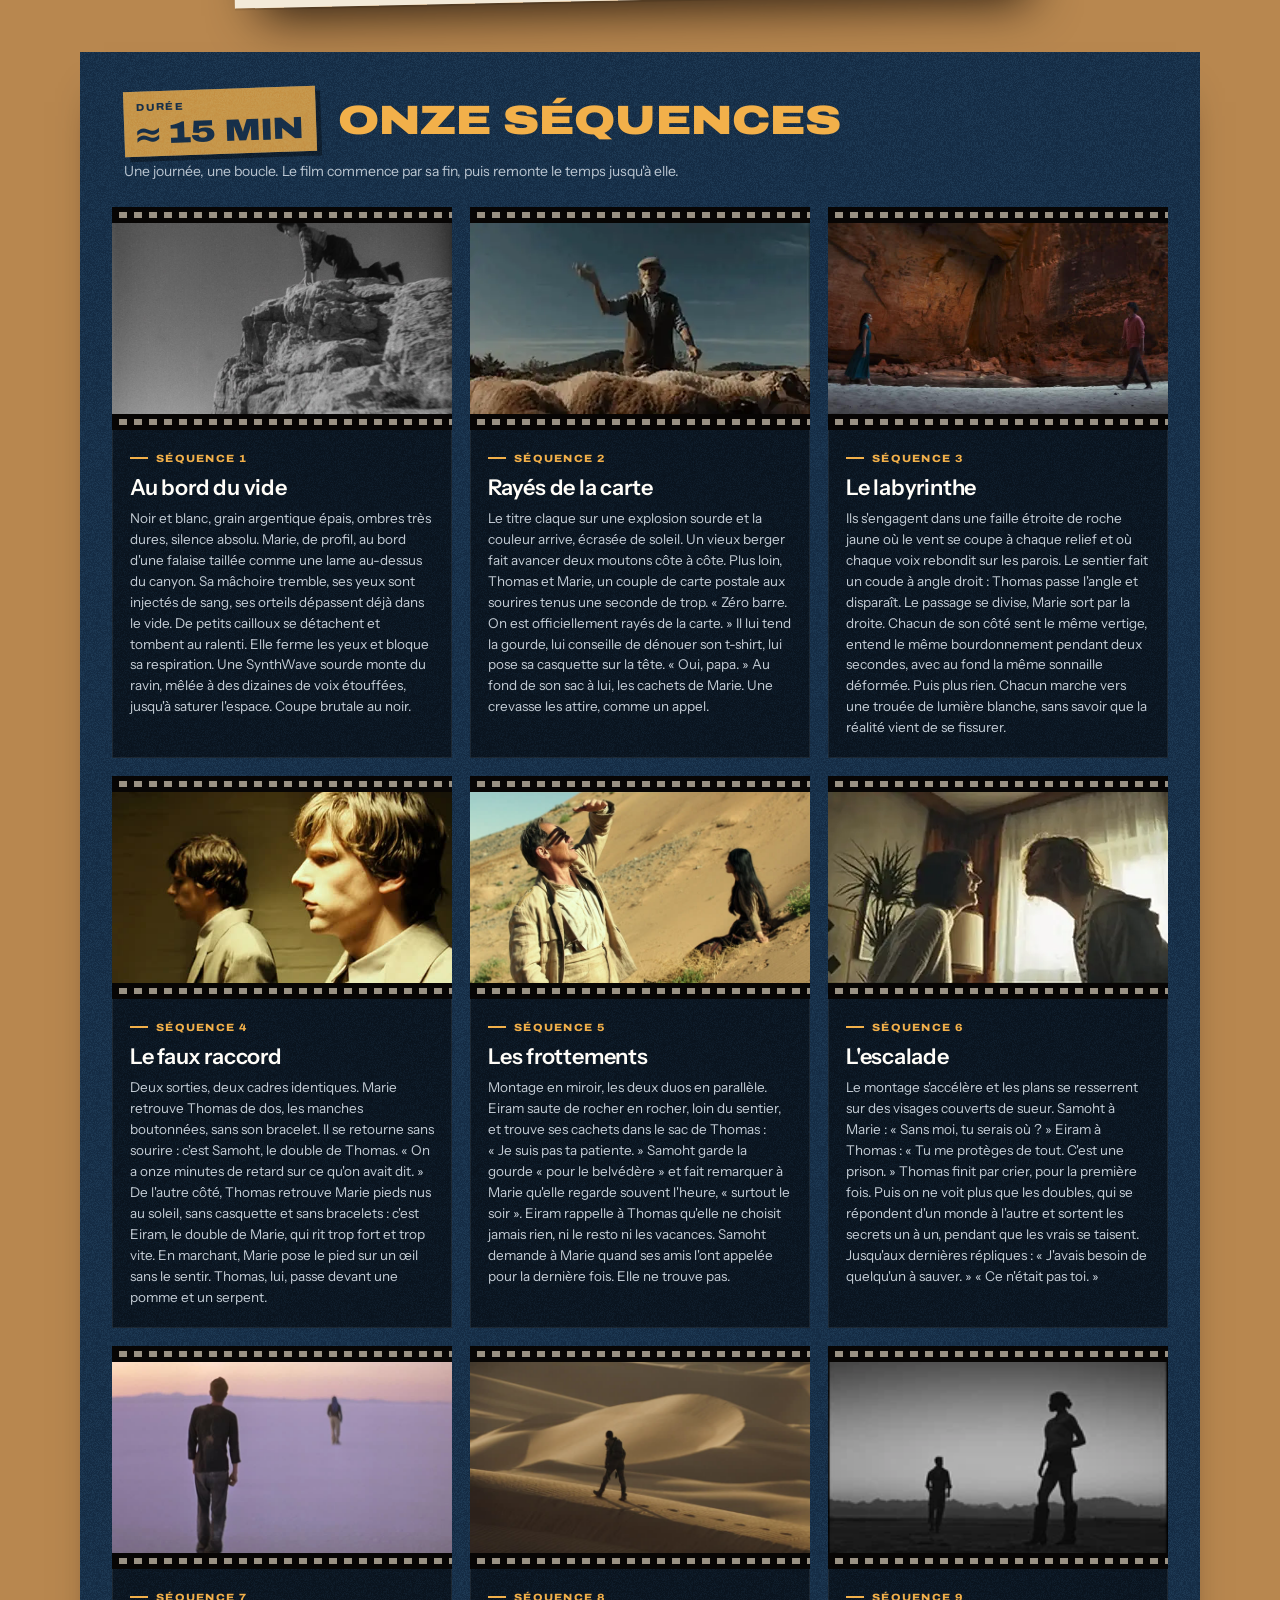
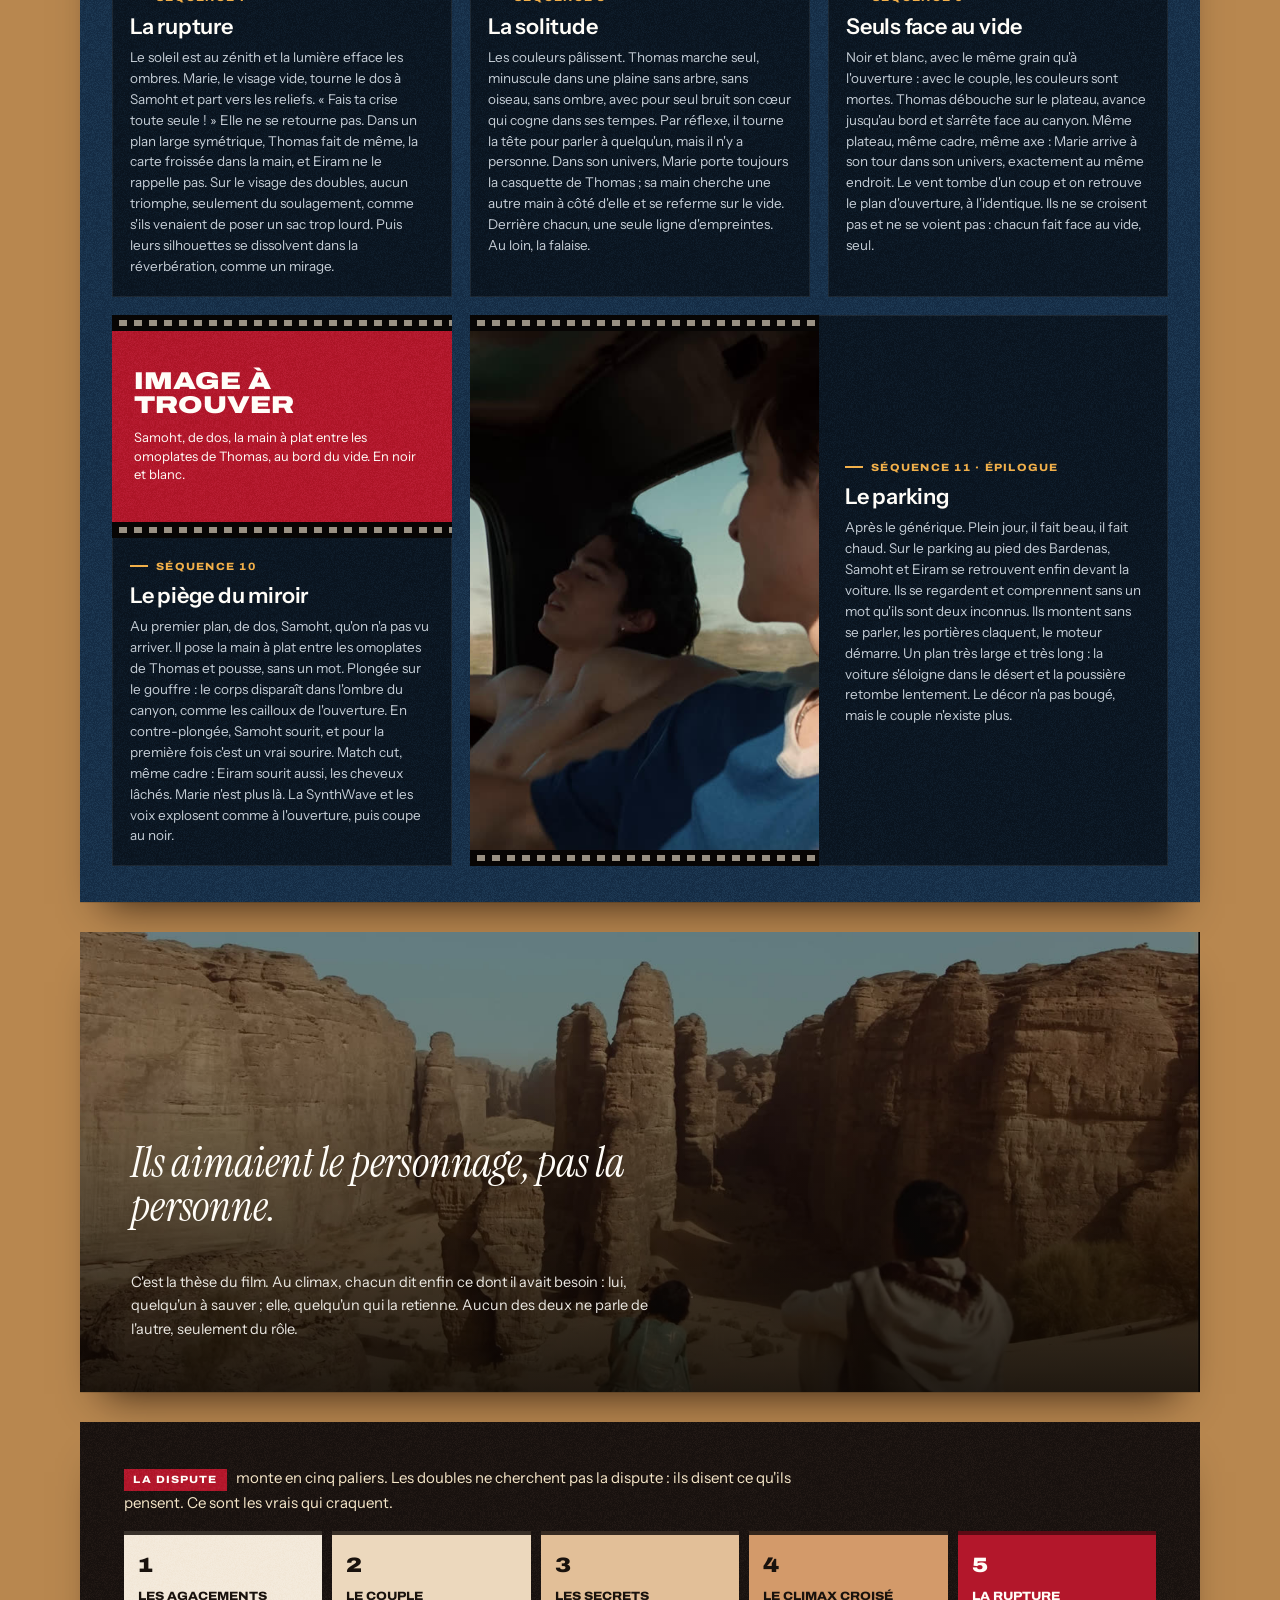
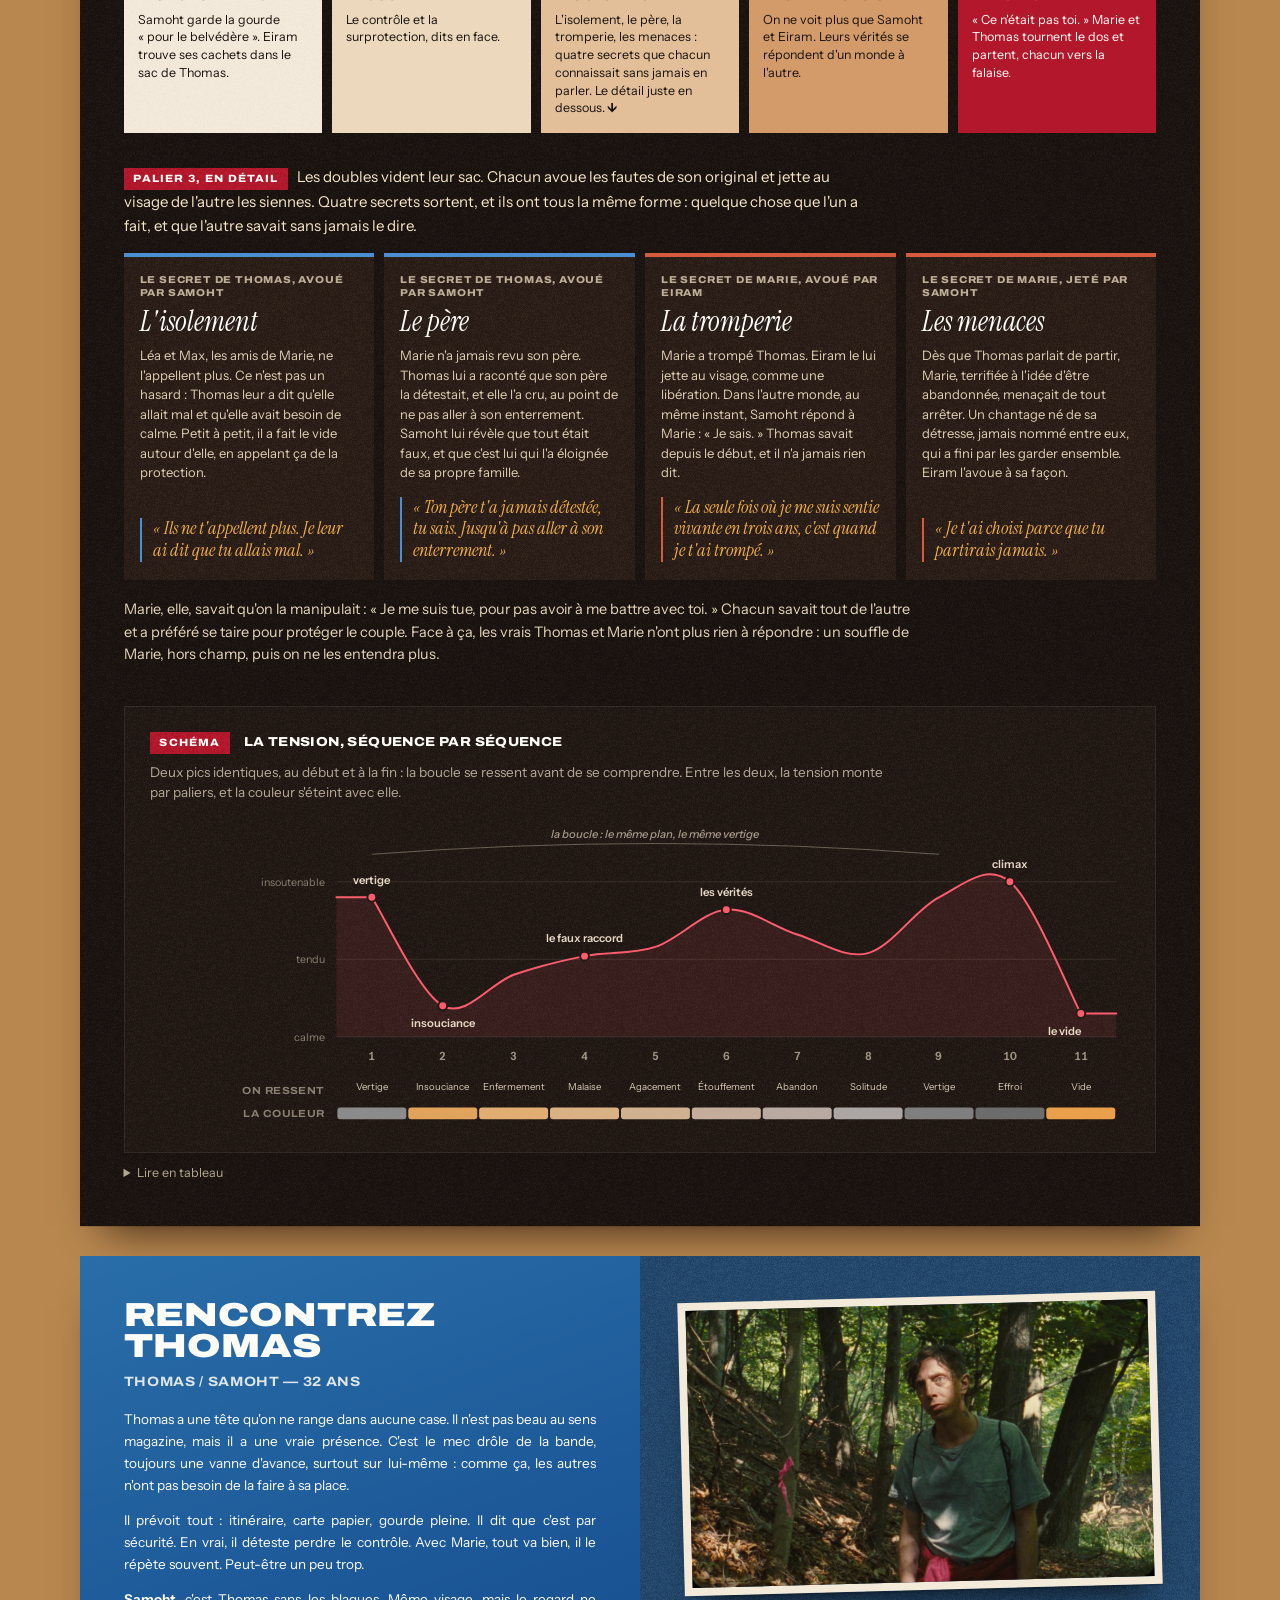
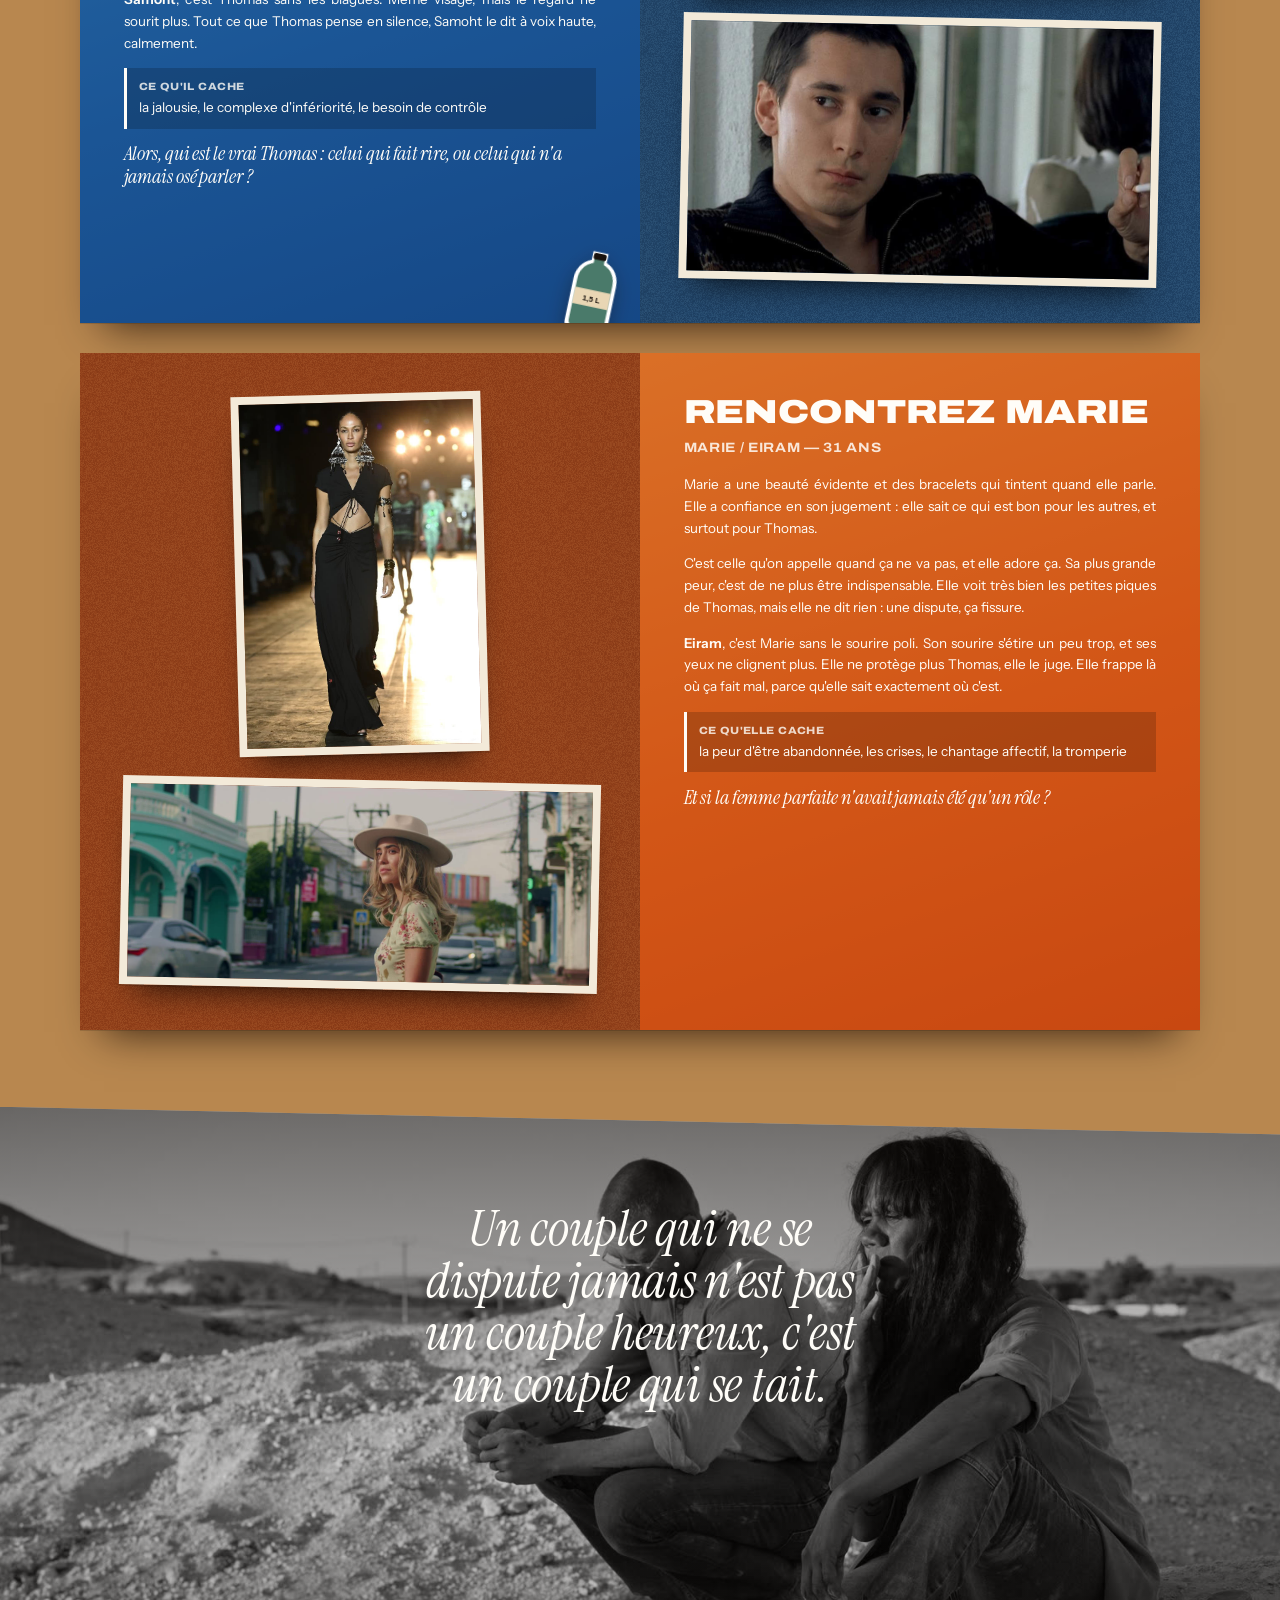
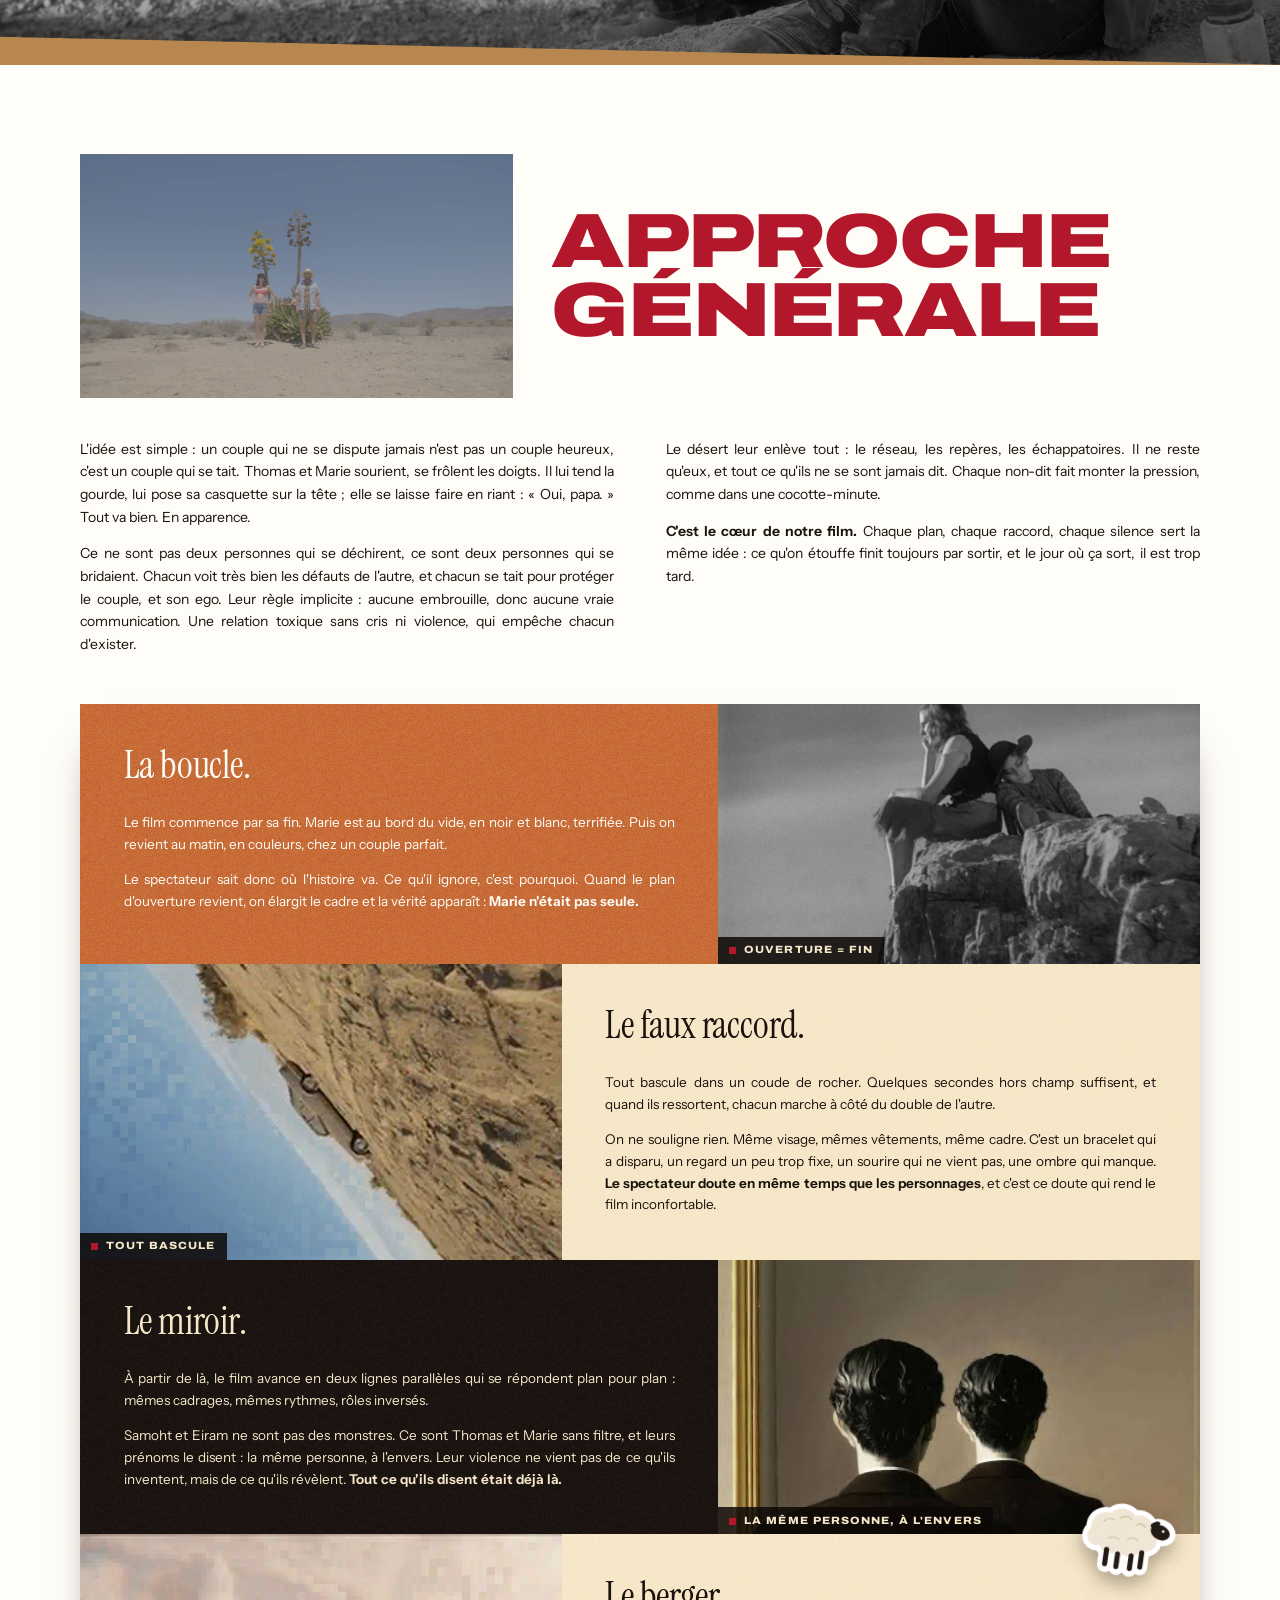
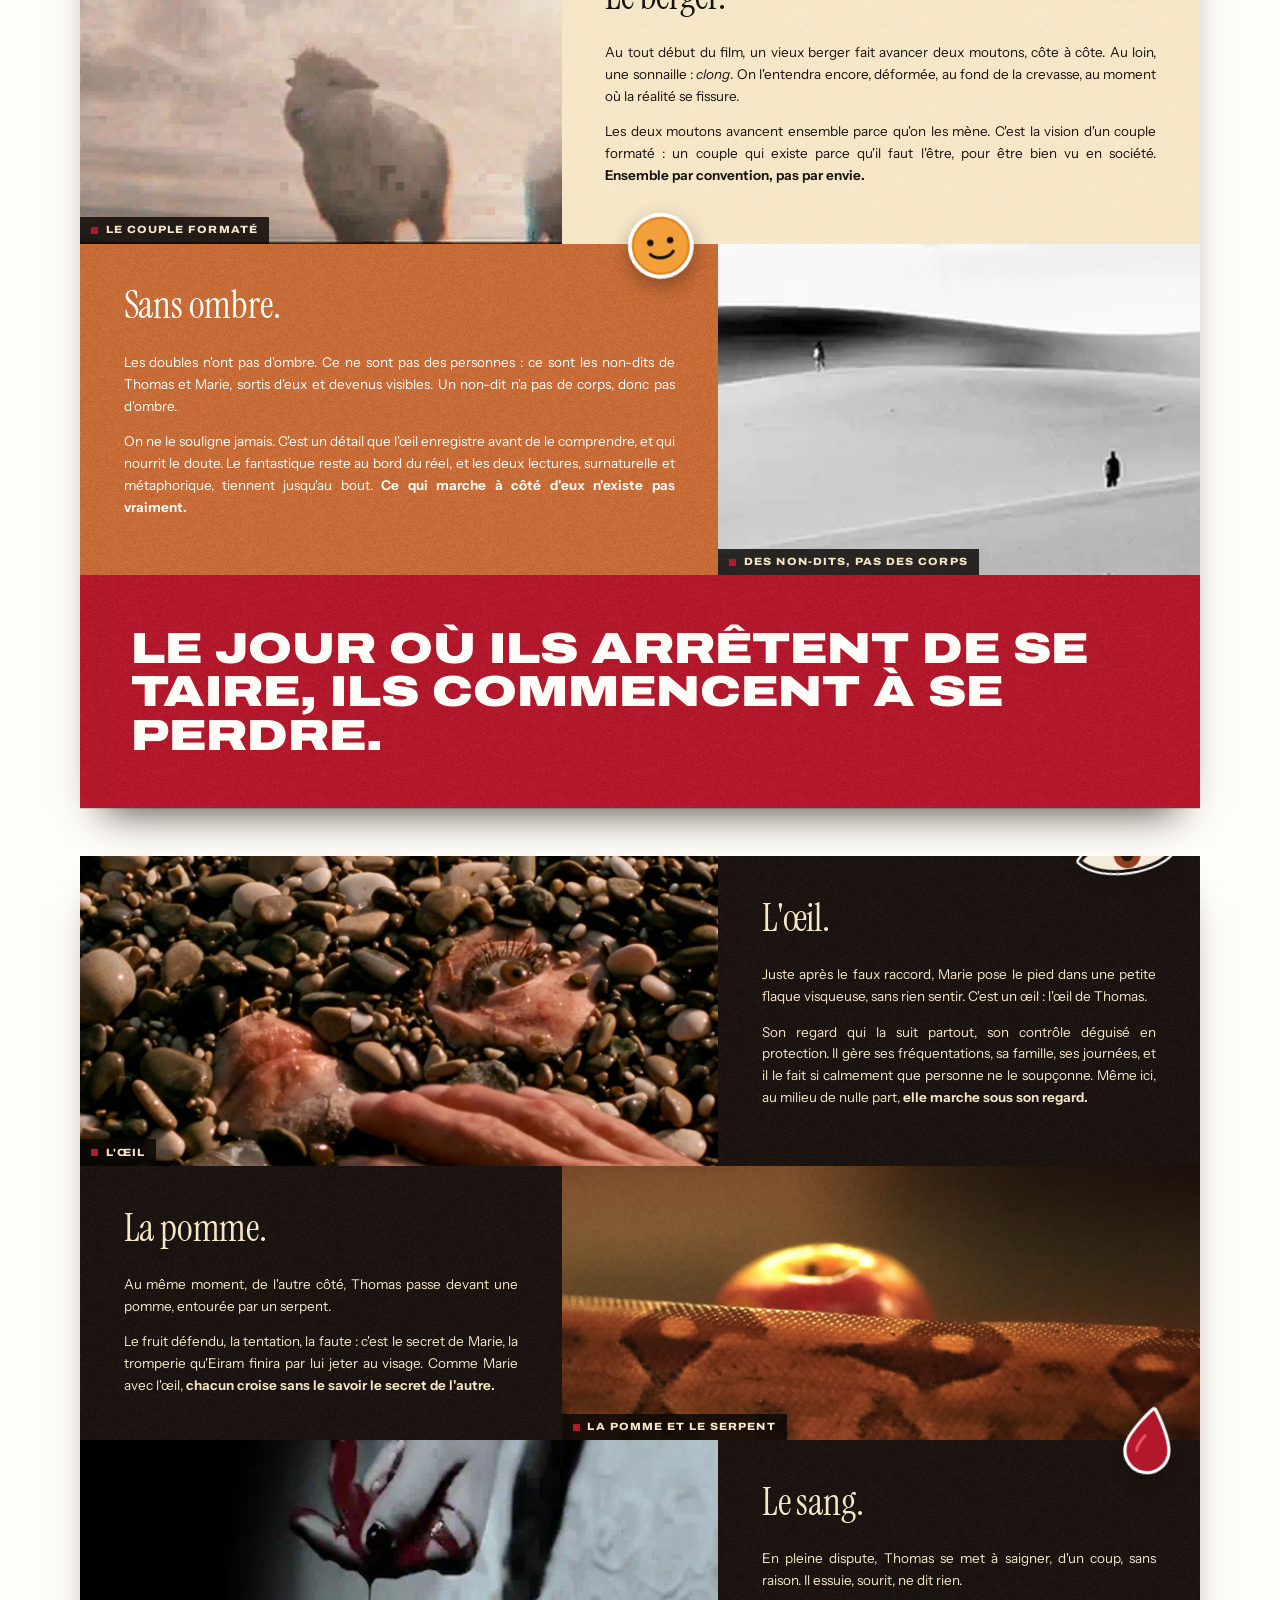
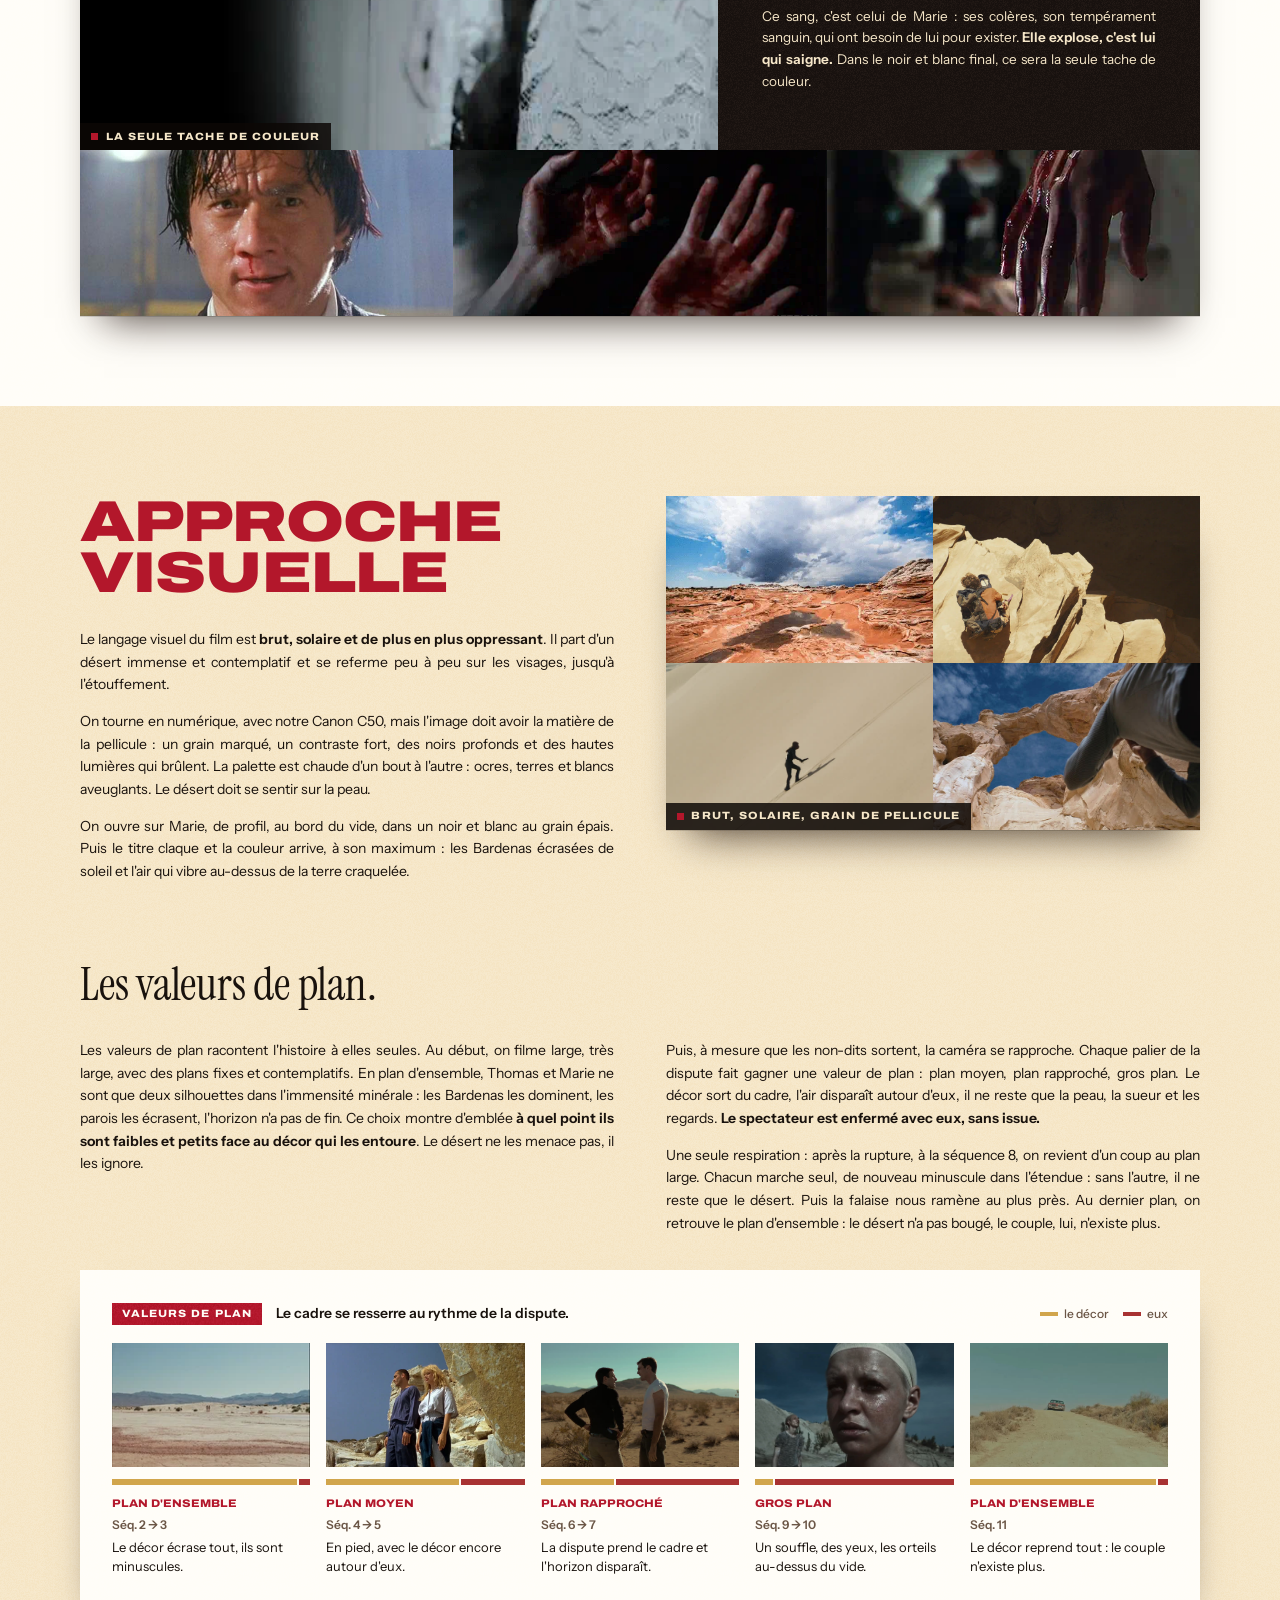
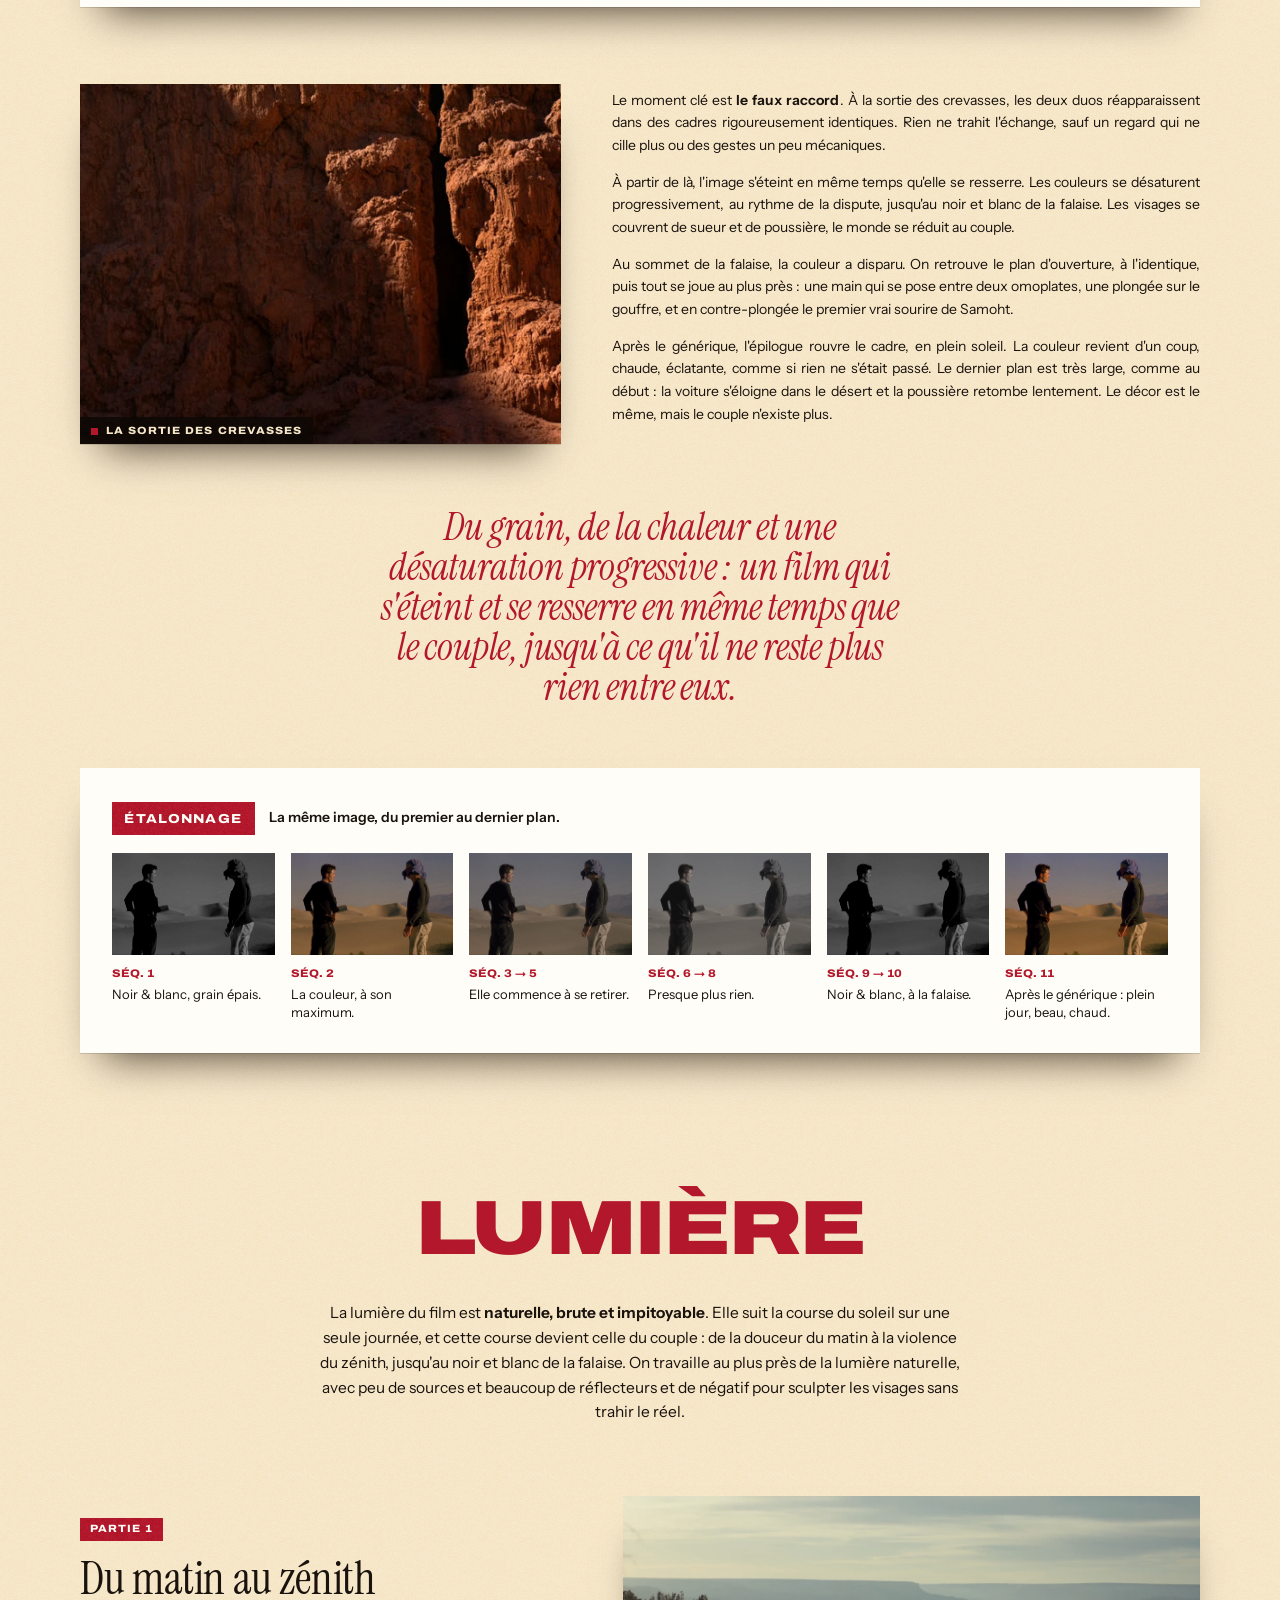
==== commit 7c09b18c: "Barreaux de Sable : nouvelle question d'ouverture « Que reste-t-il d'un couple quand chacun arrête e" ====
--- a/les-barreaux-de-sable/index.html
+++ b/les-barreaux-de-sable/index.html
@@ -112,7 +112,7 @@
       <div class="panel panel--cream hello__letter">
         <div class="hello__cols">
           <div class="hello__text">
-            <p>Il y a quelques mois, une question nous est tombée dessus et ne nous a plus lâchés&nbsp;: <strong>et si la personne qu'on aime n'était plus vraiment là&nbsp;?</strong></p>
+            <p>Il y a quelques mois, une question nous est tombée dessus et ne nous a plus lâchés&nbsp;: <strong>que reste-t-il d'un couple quand chacun arrête enfin de se taire&nbsp;?</strong></p>
             <p>Elle est devenue un couple, un désert, un labyrinthe de roche… et <em>Les Barreaux de Sable</em>. Ce traitement raconte le film, mais surtout ce qu'on y met&nbsp;: pourquoi chaque séquence, chaque lumière, chaque silence.</p>
             <p>On vous emmène dans les Bardenas. Prenez de l'eau.</p>
           </div>
@@ -137,7 +137,7 @@
       <div class="panel panel--cream says">
         <figure class="says__img"><img class="pos-sand" src="img/ref/couple-sand.jpg" alt="Un couple assis dans le sable, serré l'un contre l'autre, au milieu de traces de pas" width="1280" height="694" loading="lazy"></figure>
         <div class="says__text">
-          <p class="says__big">Et si la personne qu'on aime n'était plus vraiment là&nbsp;?</p>
+          <p class="says__big">Que reste-t-il d'un couple quand chacun arrête enfin de se taire&nbsp;?</p>
           <p>Au cœur d'un désert écrasant de chaleur, une randonnée vire au cauchemar lorsqu'un jeune couple se perd dans un labyrinthe de crevasses.</p>
           <p>À leur sortie, ils pensent s'être retrouvés, ignorant que la réalité s'est fissurée&nbsp;: chacun marche désormais aux côtés du double de l'autre. Prisonniers d'un jeu de miroirs où les tensions explosent, <strong>jusqu'où iront-ils avant de comprendre que l'être qu'ils aiment n'est plus là&nbsp;?</strong></p>
         </div>
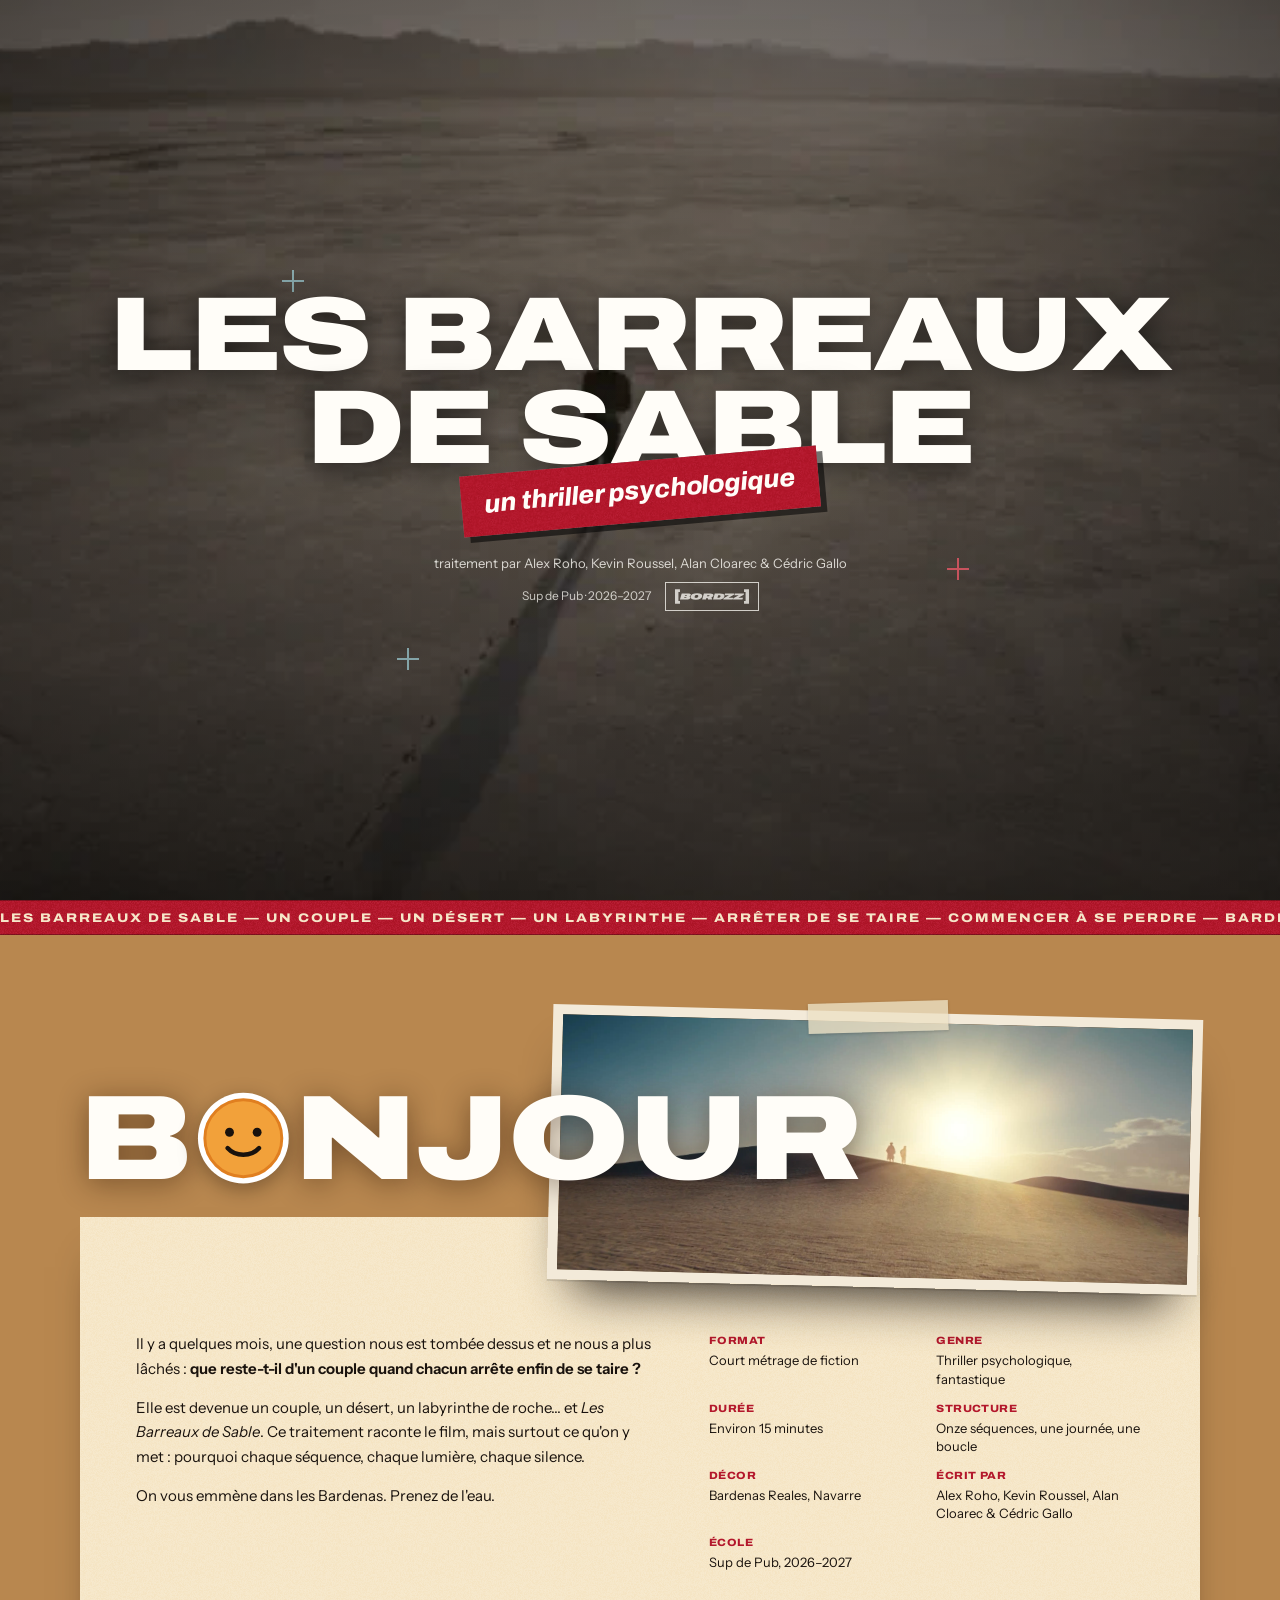
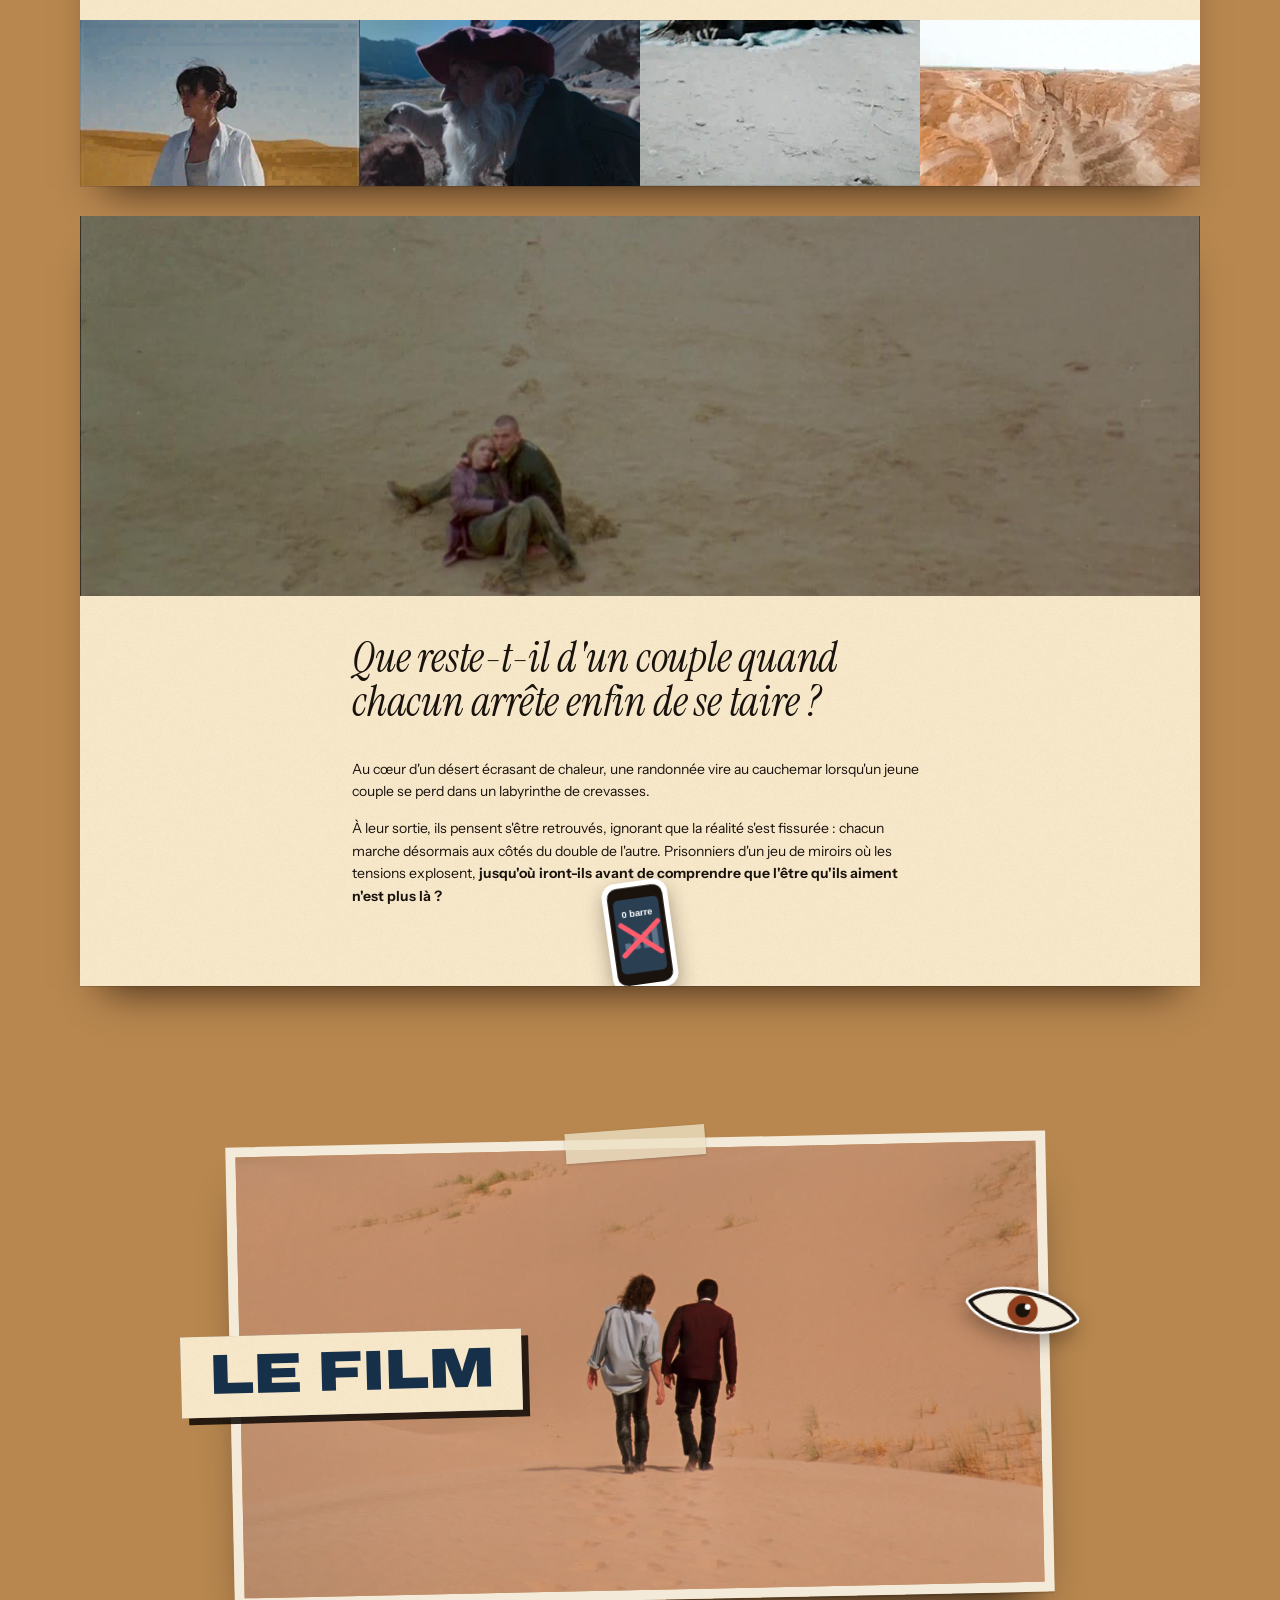
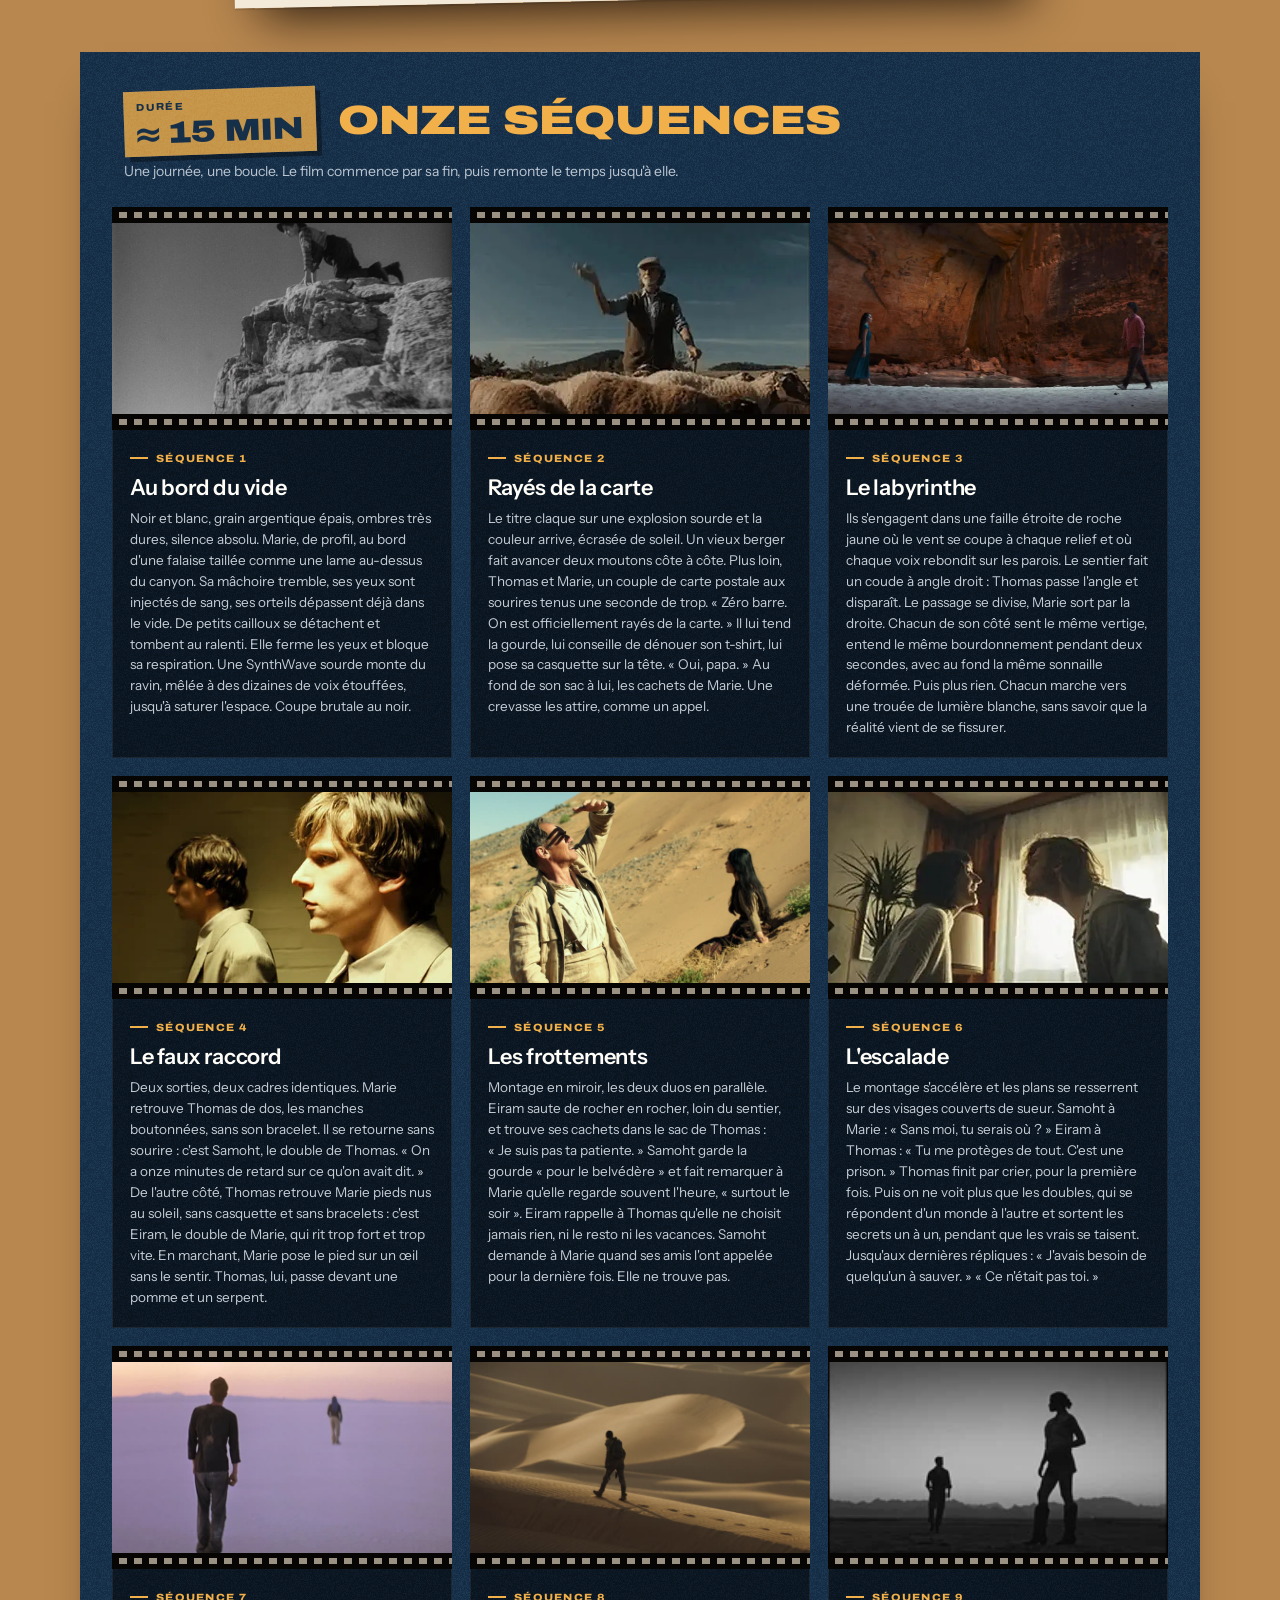
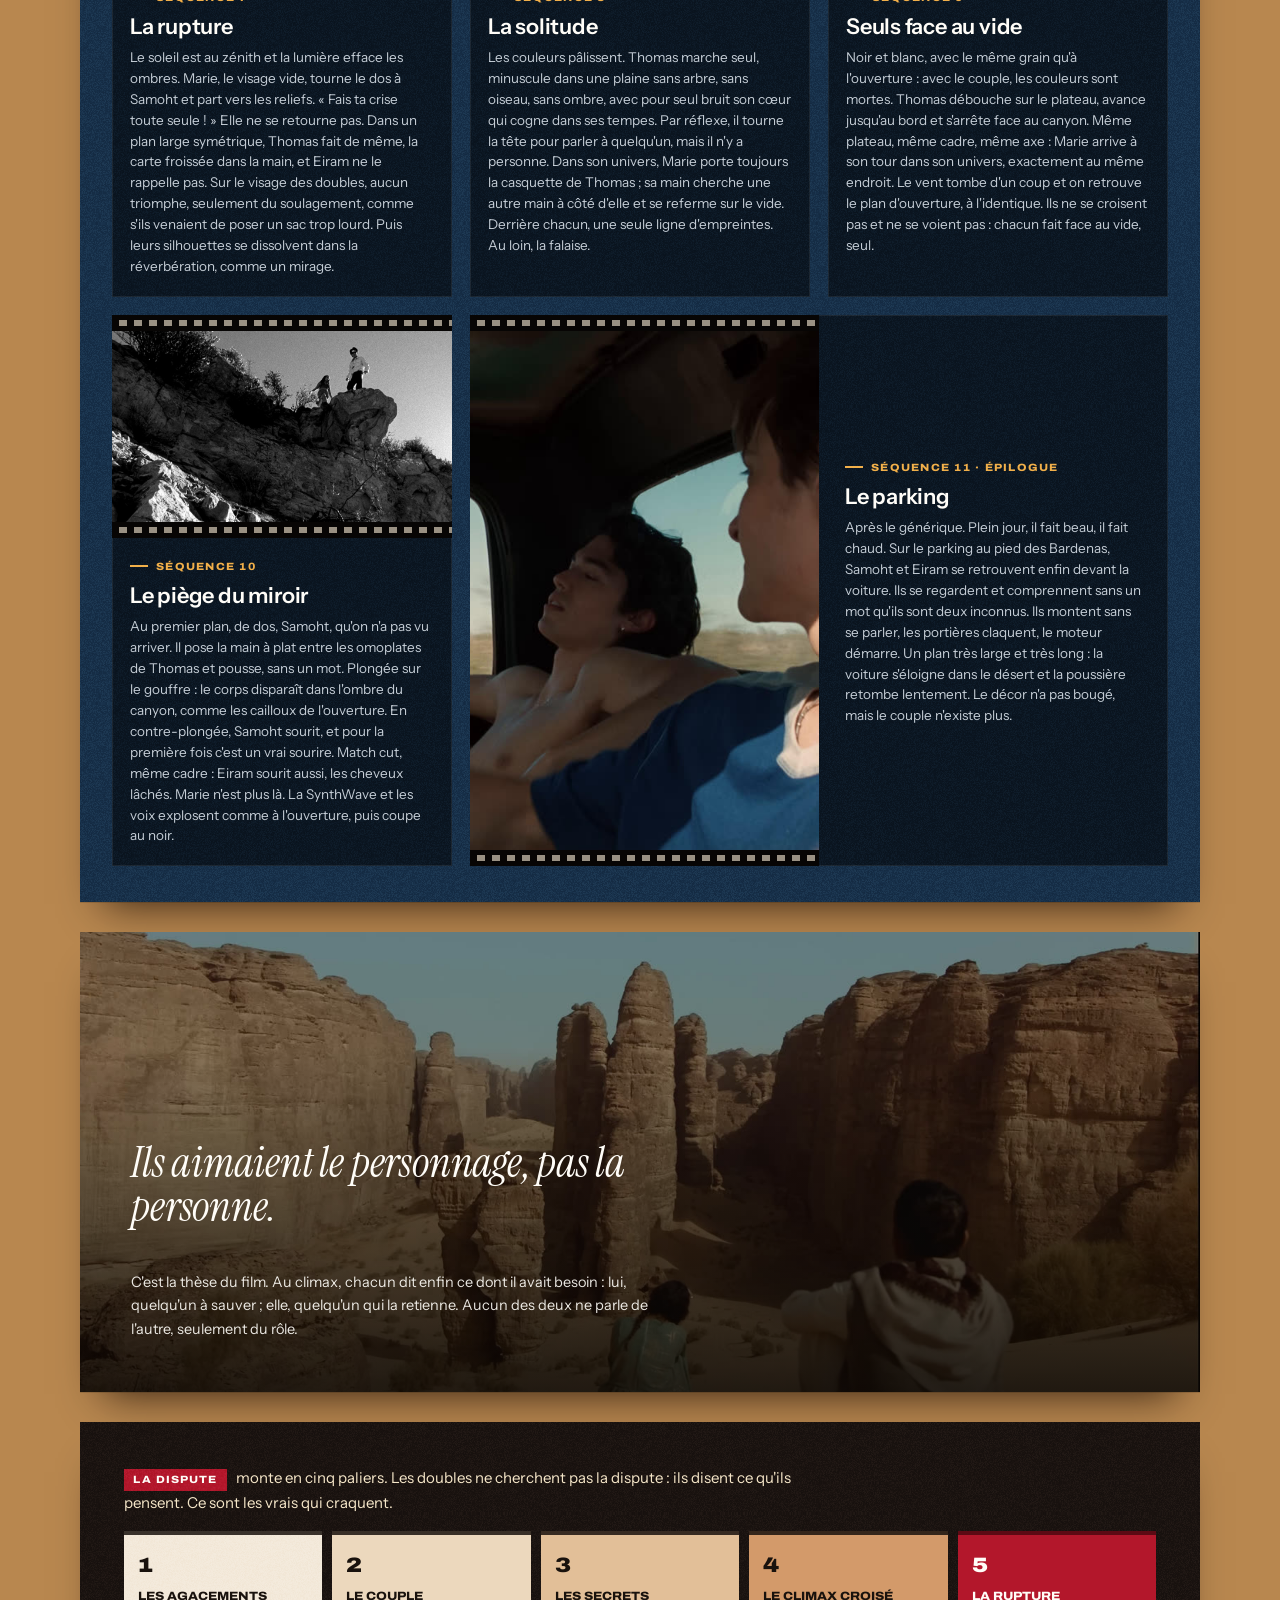
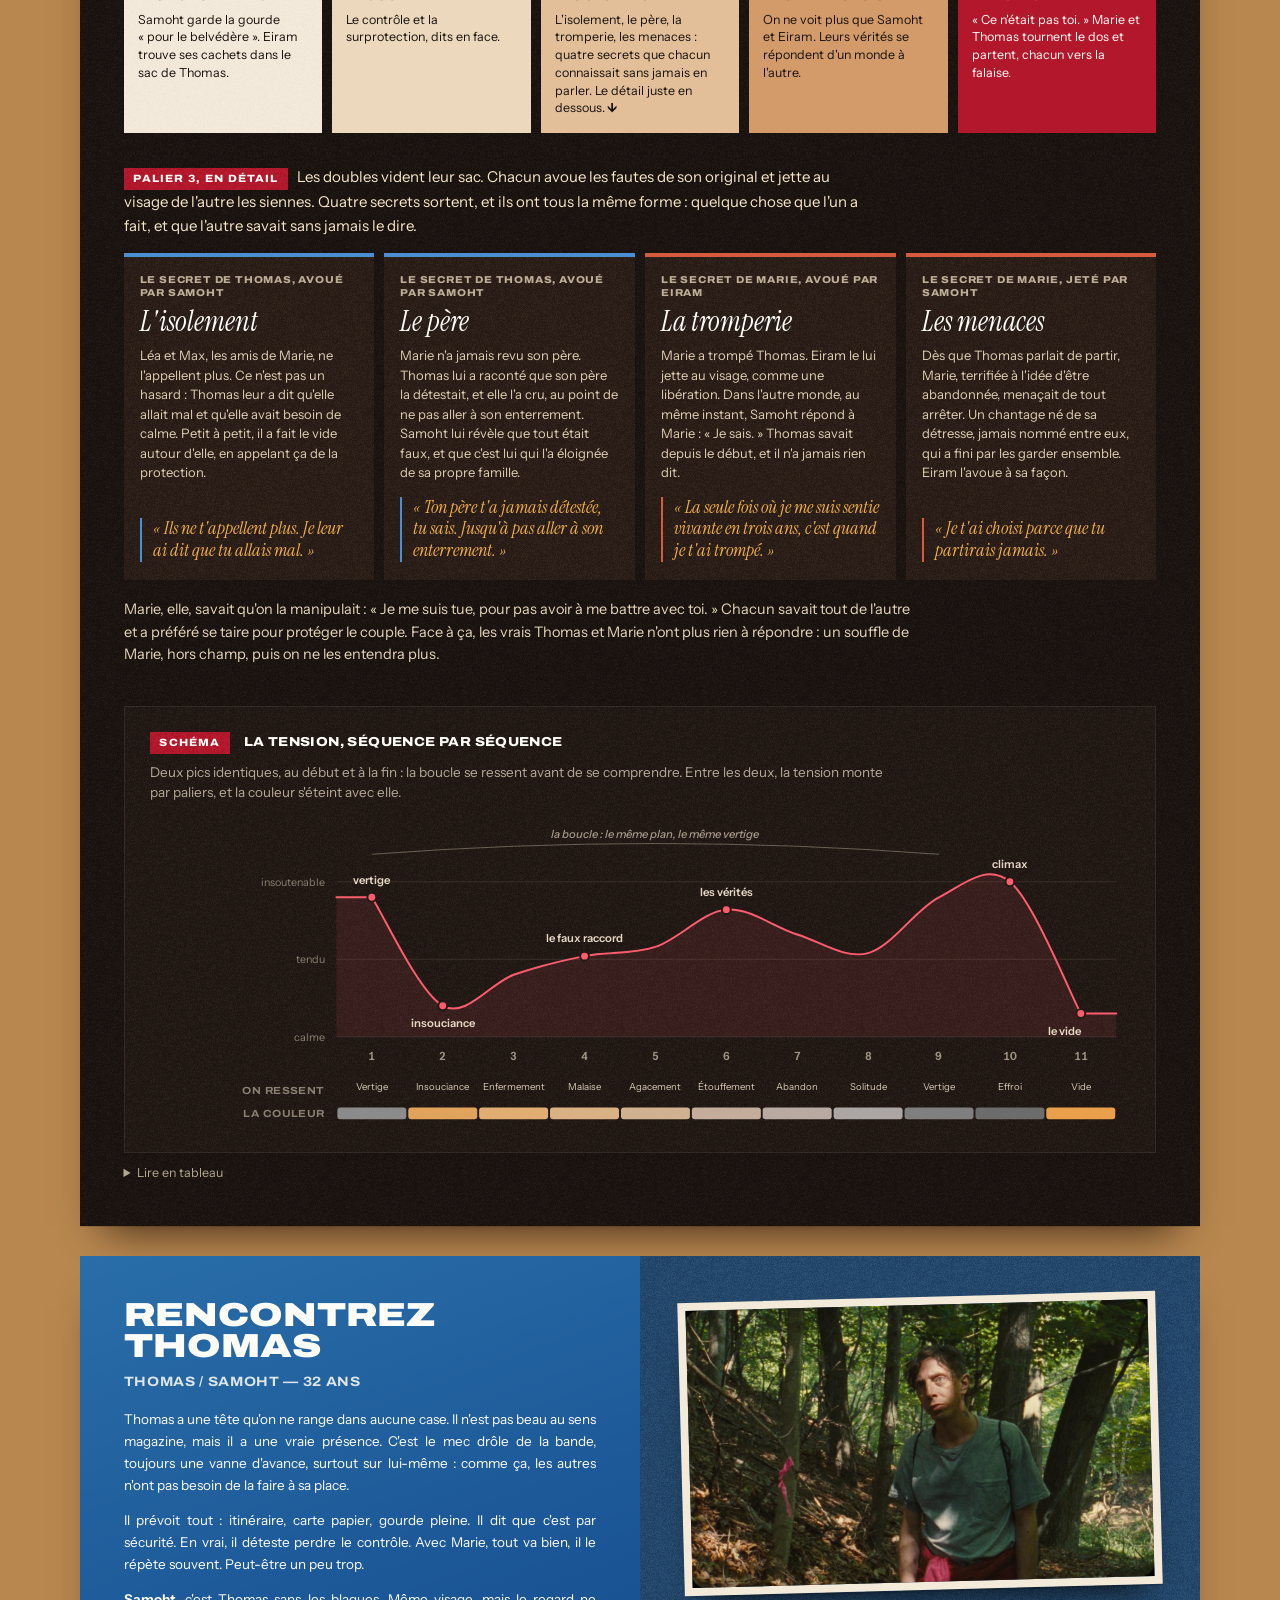
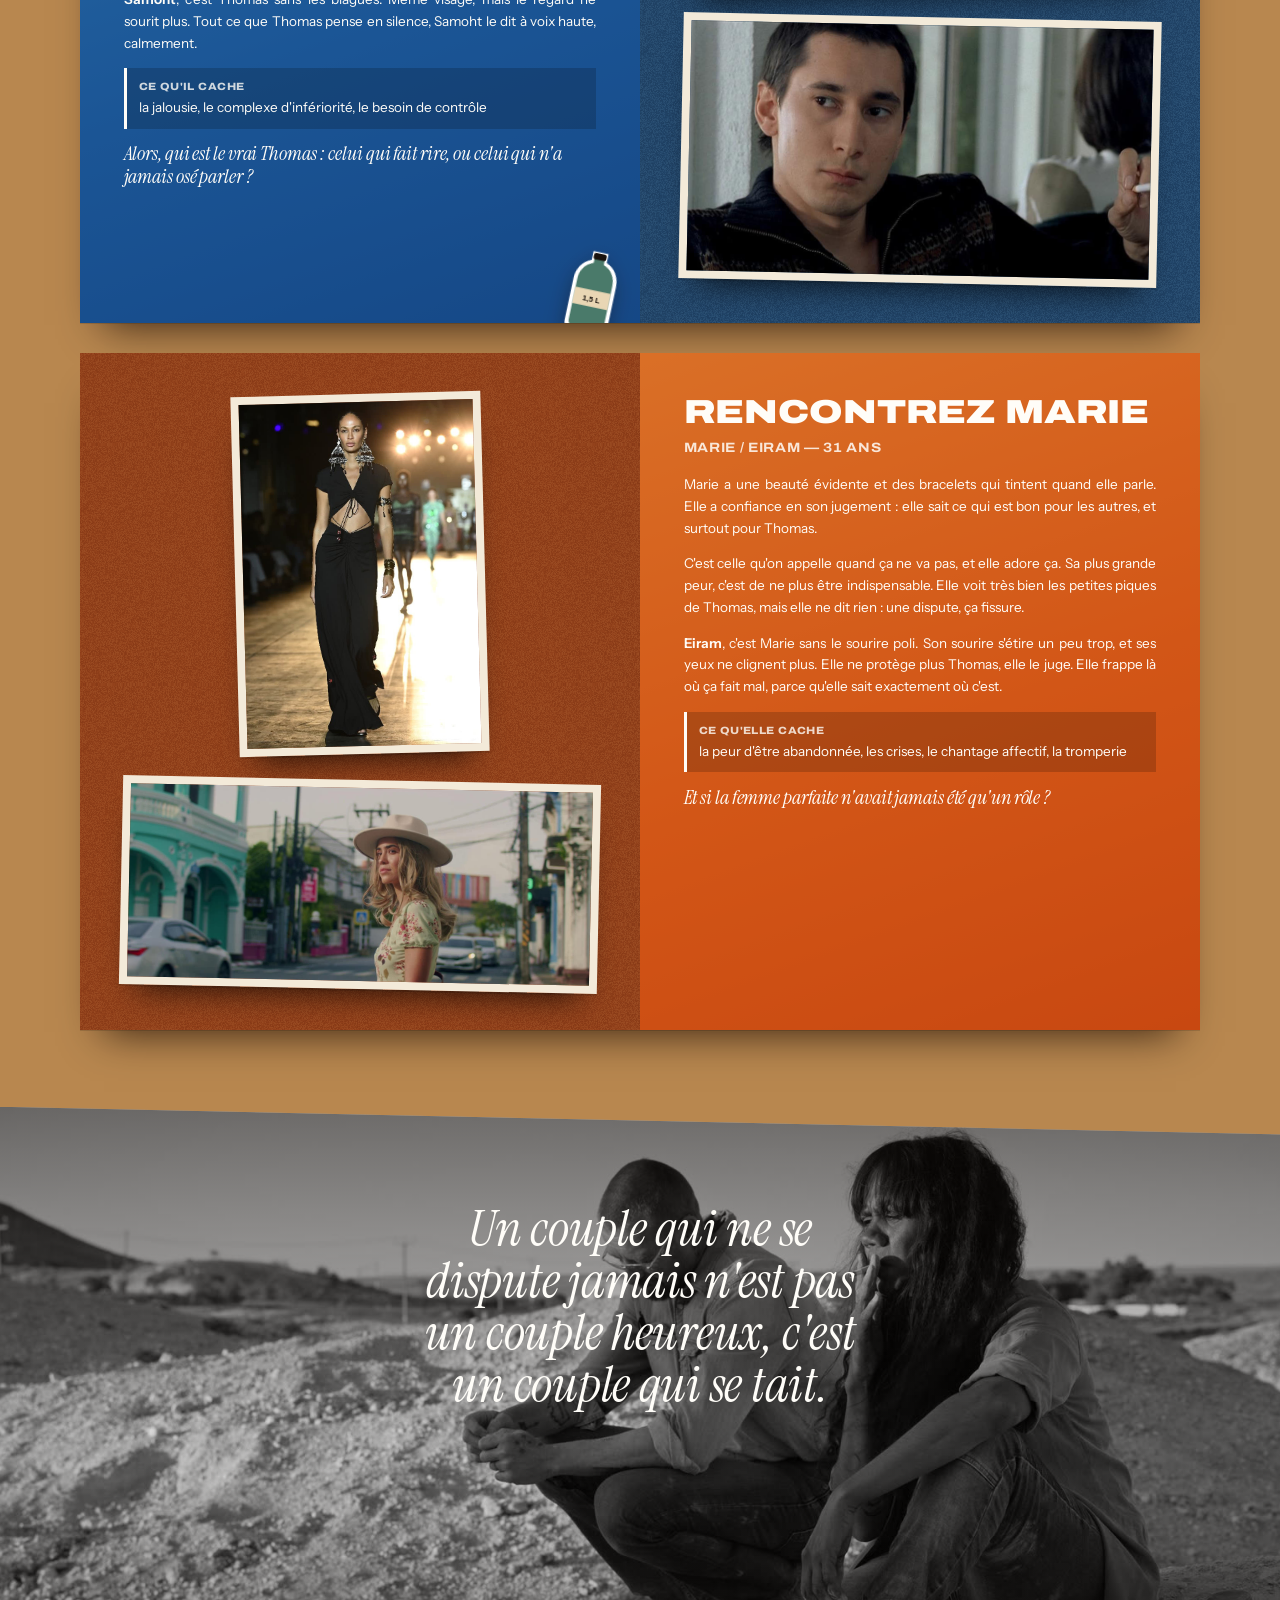
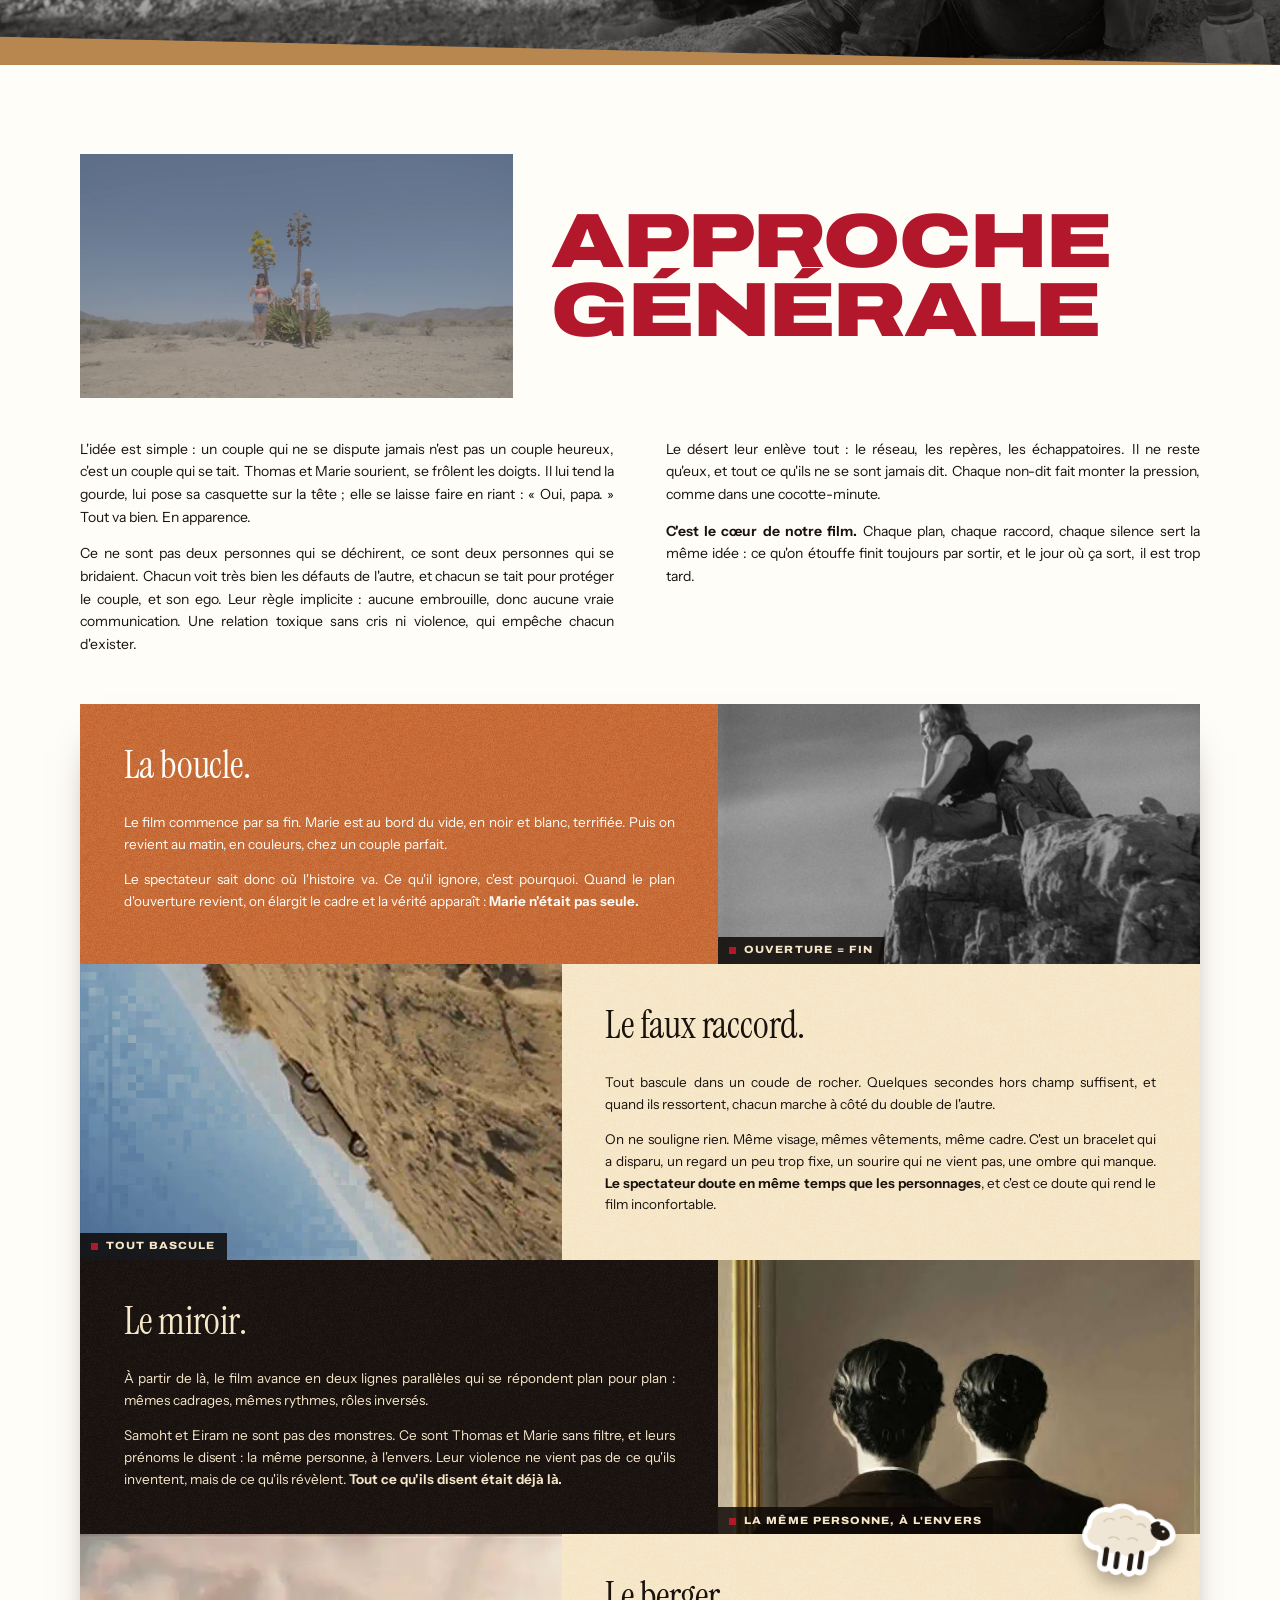
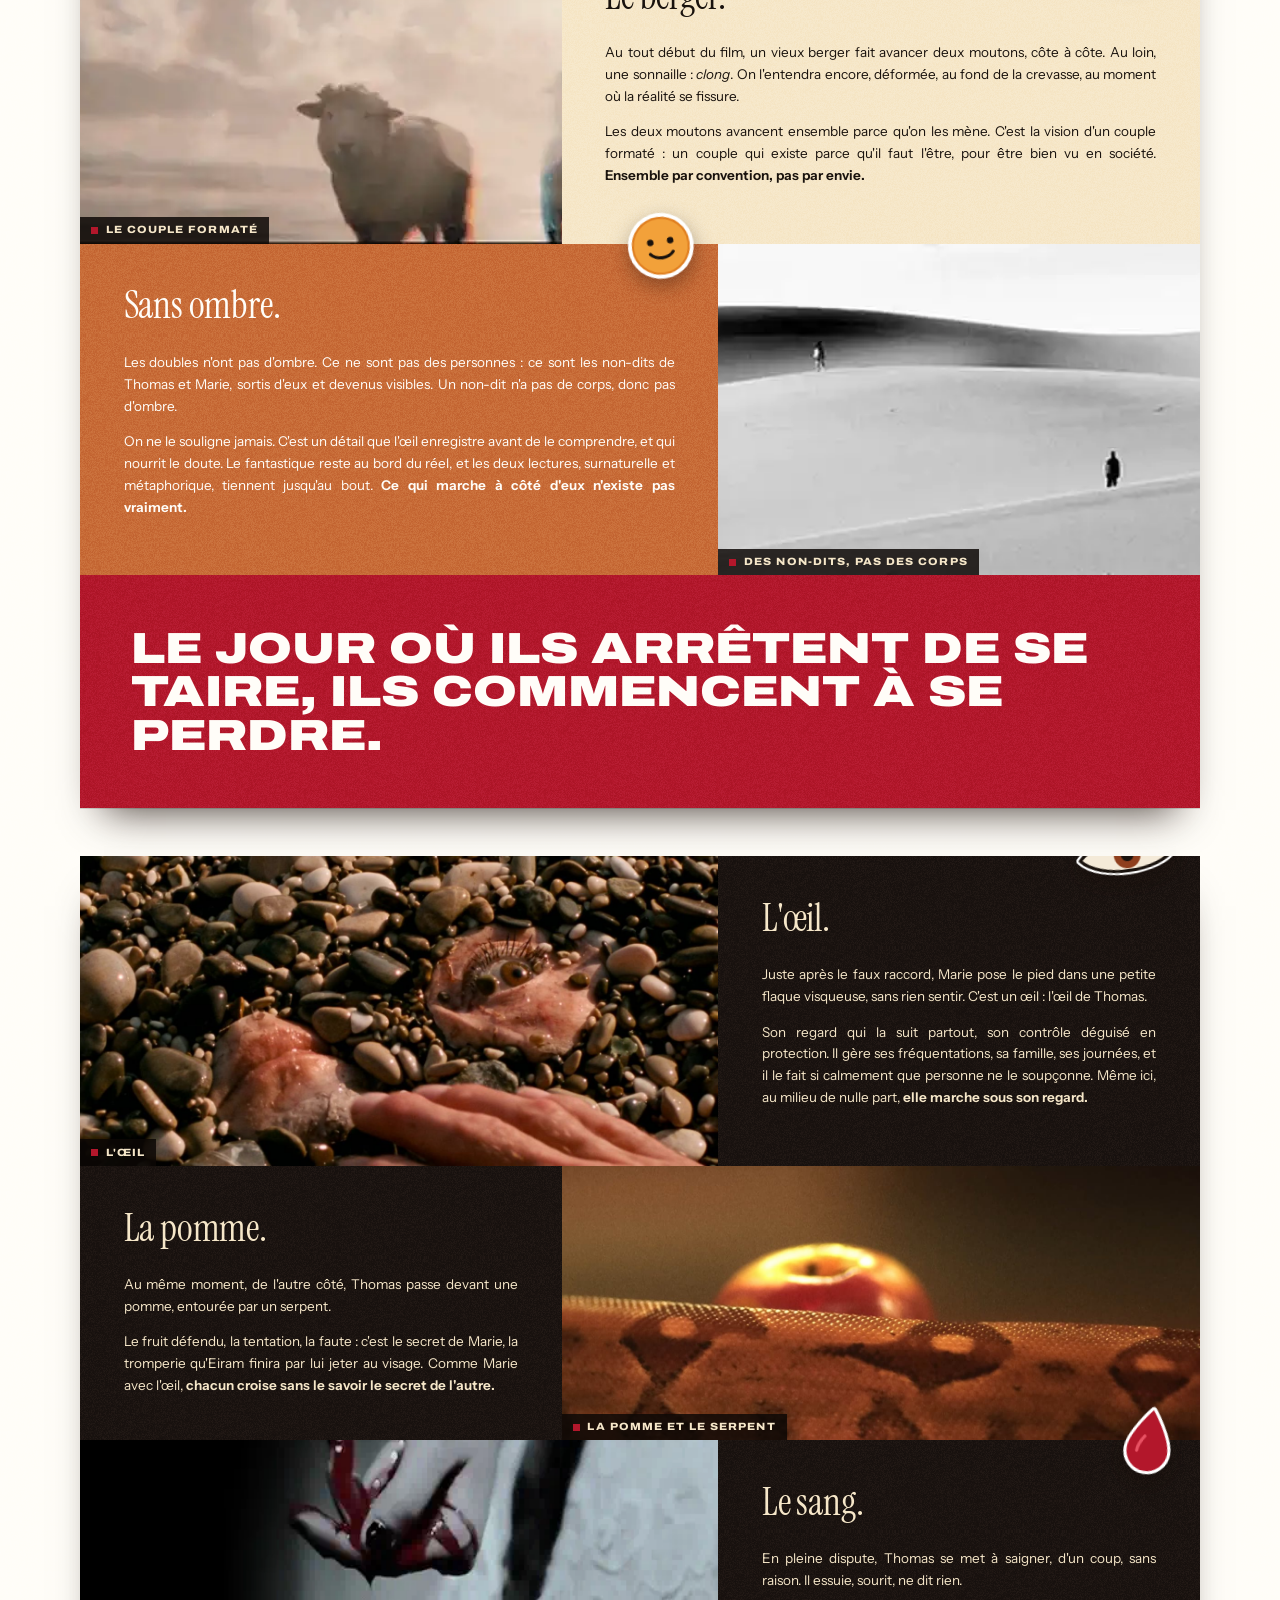
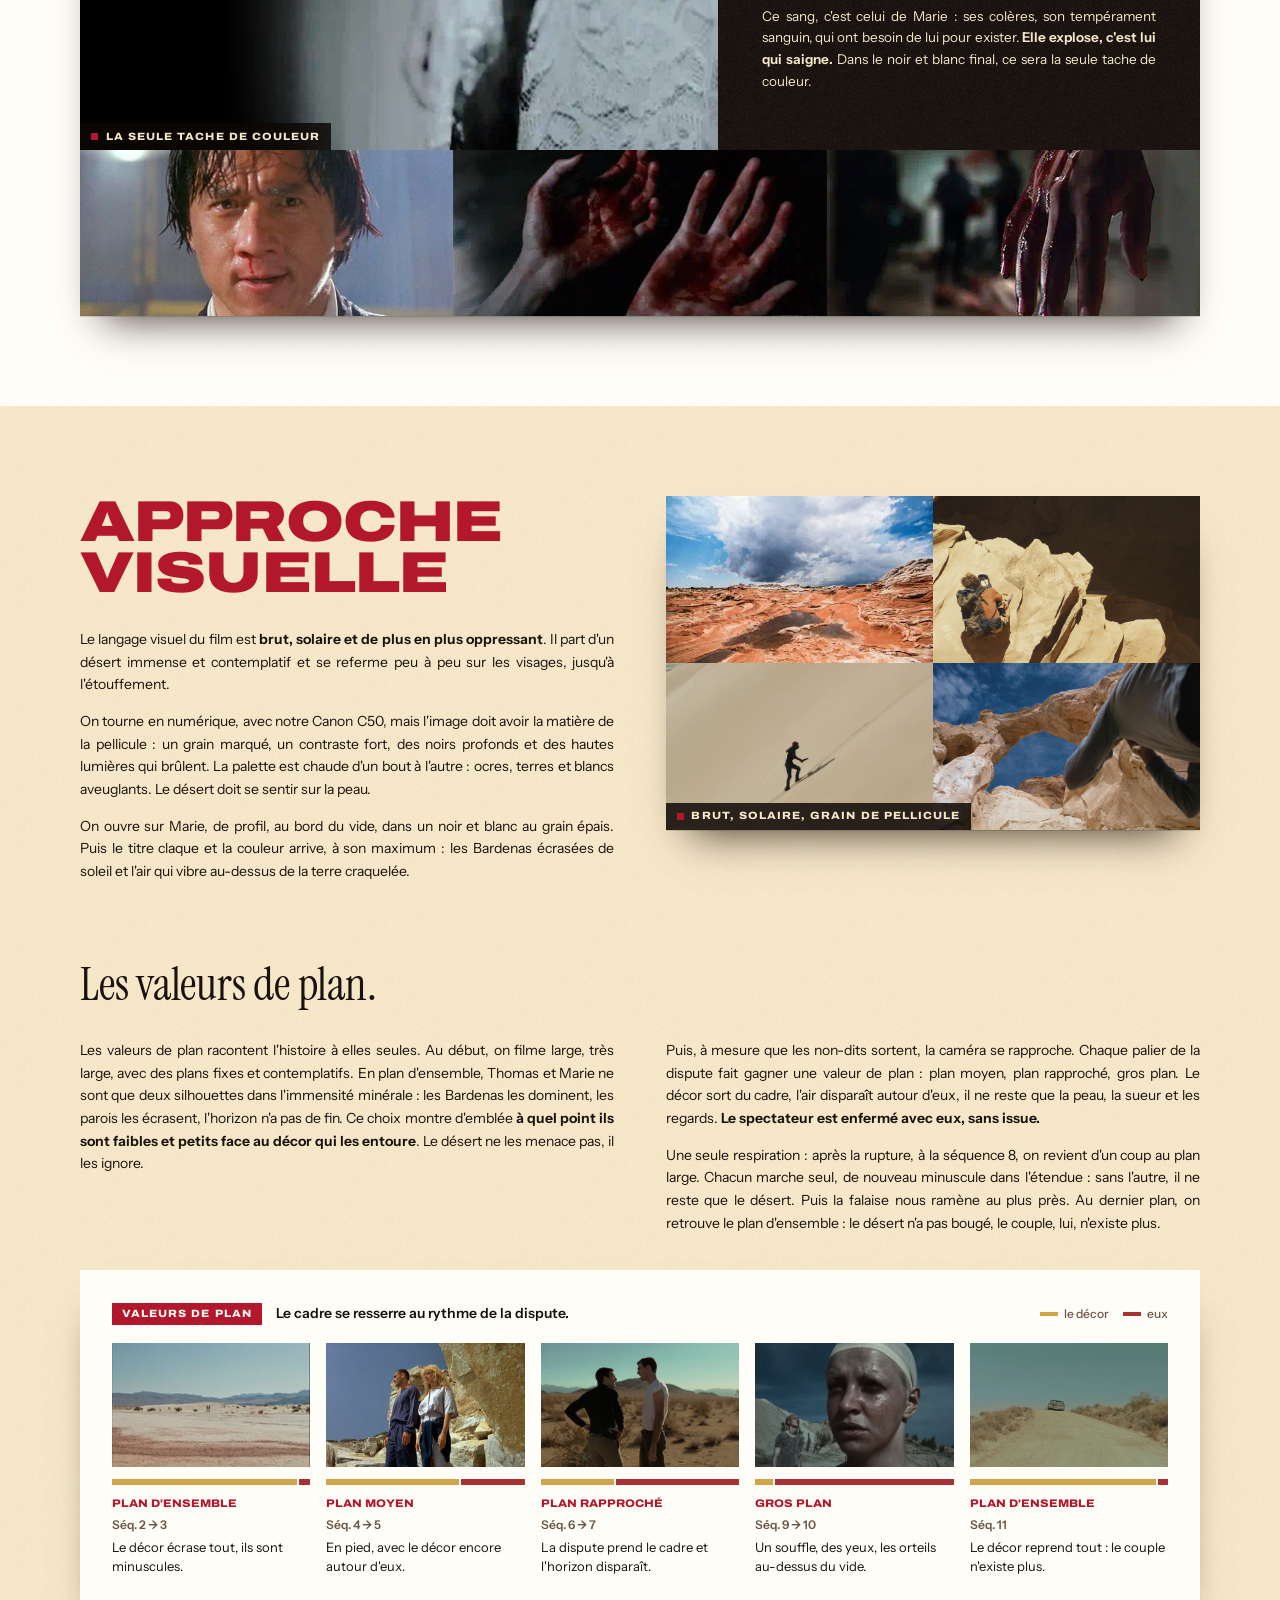
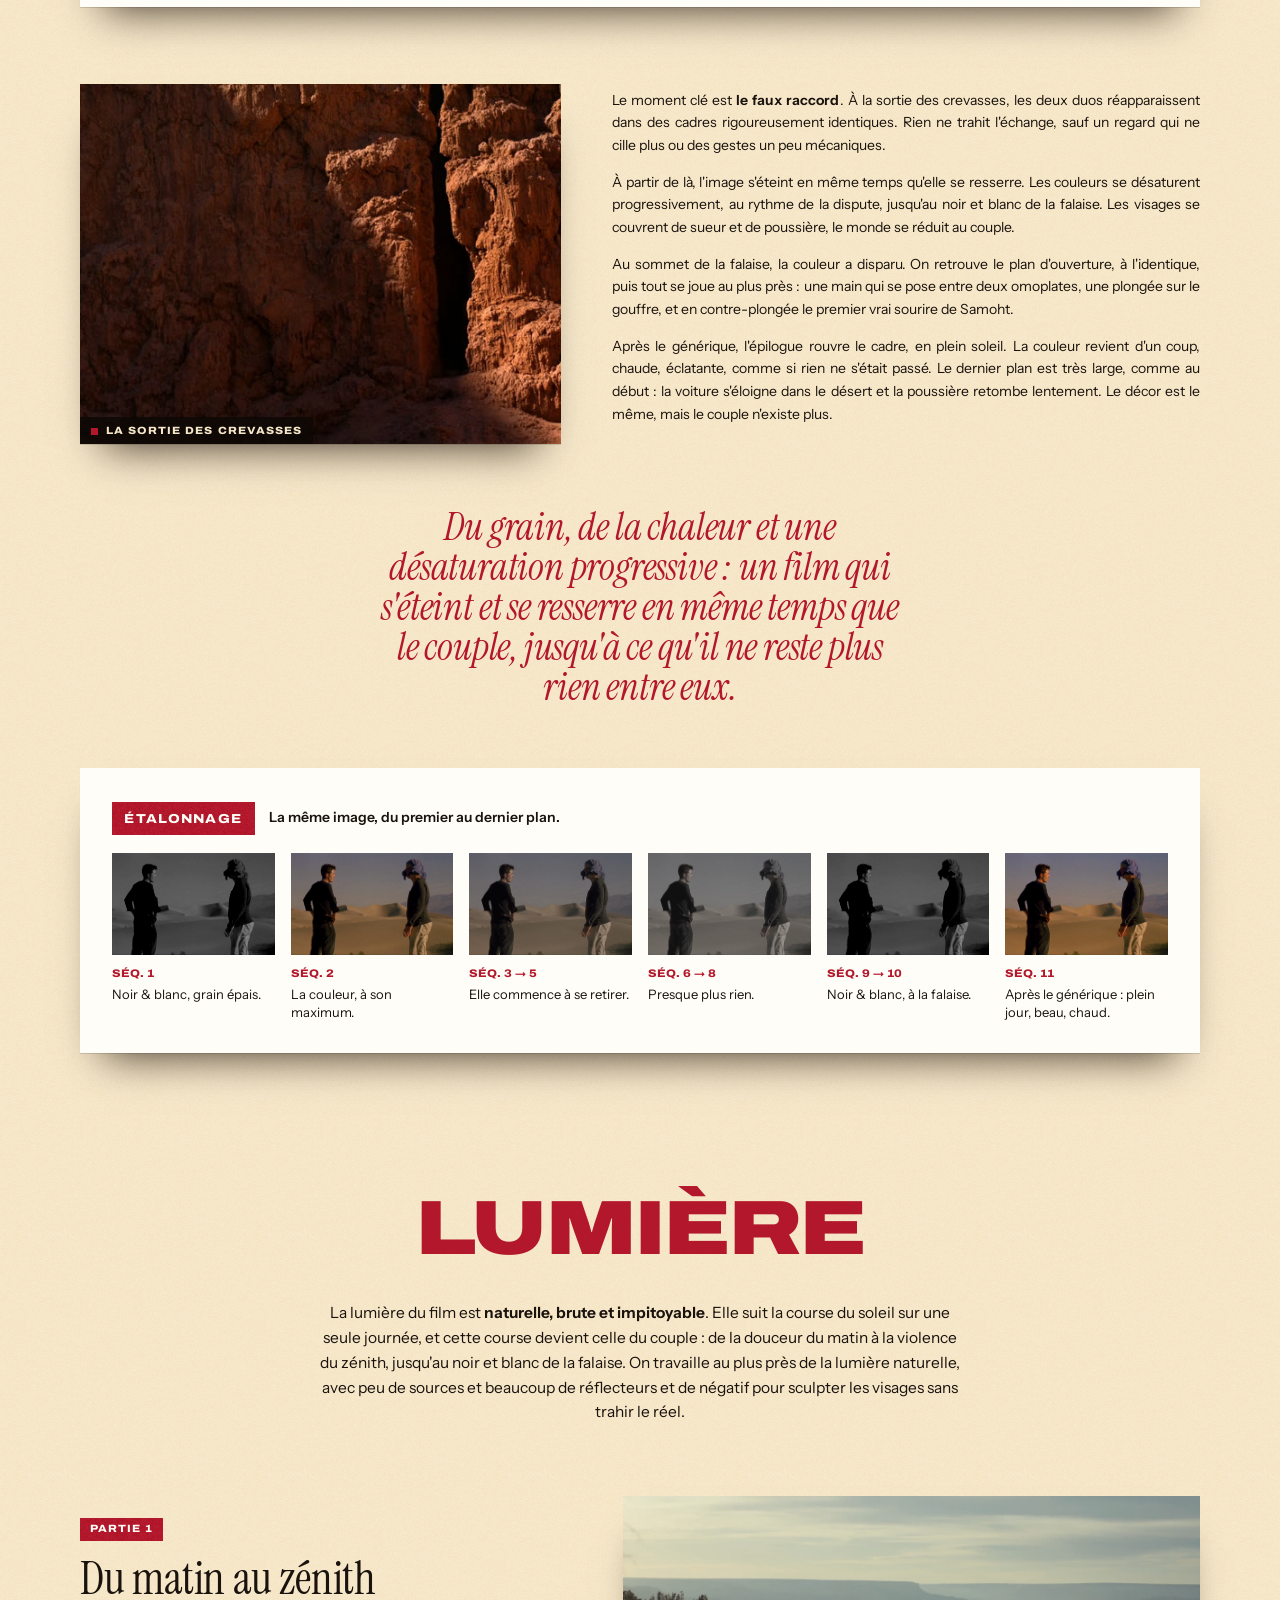
==== commit e16c0745: "Barreaux de Sable : une image pour la séquence 10 (le piège du miroir) Co-Authored-By: Claude Opus 5" ====
--- a/les-barreaux-de-sable/index.html
+++ b/les-barreaux-de-sable/index.html
@@ -11,9 +11,9 @@
   <link rel="preconnect" href="https://fonts.googleapis.com">
   <link rel="preconnect" href="https://fonts.gstatic.com" crossorigin>
   <link rel="stylesheet" href="https://fonts.googleapis.com/css2?family=Archivo:wdth,wght@62..125,100..900&family=Instrument+Sans:wdth,wght@75..100,400..700&family=Instrument+Serif:ital@0;1&display=swap">
-  <link rel="stylesheet" href="treatment.css?v=20">
+  <link rel="stylesheet" href="treatment.css?v=21">
   <script>document.documentElement.classList.add('js');</script>
-  <script src="treatment.js?v=20" defer></script>
+  <script src="treatment.js?v=21" defer></script>
 </head>
 <body>
   <div class="ground" aria-hidden="true"></div>
@@ -164,7 +164,7 @@
           <article class="seq"><figure><img class="ref" src="img/ref/mirage-walk.jpg" alt="" loading="lazy"></figure><div class="seq__text"><span class="seq__n">Séquence 7</span><h4>La rupture</h4><p>Le soleil est au zénith et la lumière efface les ombres. Marie, le visage vide, tourne le dos à Samoht et part vers les reliefs. «&nbsp;Fais ta crise toute seule&nbsp;!&nbsp;» Elle ne se retourne pas. Dans un plan large symétrique, Thomas fait de même, la carte froissée dans la main, et Eiram ne le rappelle pas. Sur le visage des doubles, aucun triomphe, seulement du soulagement, comme s'ils venaient de poser un sac trop lourd. Puis leurs silhouettes se dissolvent dans la réverbération, comme un mirage.</p></div></article>
           <article class="seq"><figure><img class="ref" src="img/ref/footprints.jpg" alt="" loading="lazy"></figure><div class="seq__text"><span class="seq__n">Séquence 8</span><h4>La solitude</h4><p>Les couleurs pâlissent. Thomas marche seul, minuscule dans une plaine sans arbre, sans oiseau, sans ombre, avec pour seul bruit son cœur qui cogne dans ses tempes. Par réflexe, il tourne la tête pour parler à quelqu'un, mais il n'y a personne. Dans son univers, Marie porte toujours la casquette de Thomas&nbsp;; sa main cherche une autre main à côté d'elle et se referme sur le vide. Derrière chacun, une seule ligne d'empreintes. Au loin, la falaise.</p></div></article>
           <article class="seq"><figure><img class="ref" src="img/ref/bw-apart.webp" alt="" loading="lazy"></figure><div class="seq__text"><span class="seq__n">Séquence 9</span><h4>Seuls face au vide</h4><p>Noir et blanc, avec le même grain qu'à l'ouverture&nbsp;: avec le couple, les couleurs sont mortes. Thomas débouche sur le plateau, avance jusqu'au bord et s'arrête face au canyon. Même plateau, même cadre, même axe&nbsp;: Marie arrive à son tour dans son univers, exactement au même endroit. Le vent tombe d'un coup et on retrouve le plan d'ouverture, à l'identique. Ils ne se croisent pas et ne se voient pas&nbsp;: chacun fait face au vide, seul.</p></div></article>
-          <article class="seq"><figure class="todo"><span class="todo__tag">Image à trouver</span><span class="todo__what">Samoht, de dos, la main à plat entre les omoplates de Thomas, au bord du vide. En noir et blanc.</span></figure><div class="seq__text"><span class="seq__n">Séquence 10</span><h4>Le piège du miroir</h4><p>Au premier plan, de dos, Samoht, qu'on n'a pas vu arriver. Il pose la main à plat entre les omoplates de Thomas et pousse, sans un mot. Plongée sur le gouffre&nbsp;: le corps disparaît dans l'ombre du canyon, comme les cailloux de l'ouverture. En contre-plongée, Samoht sourit, et pour la première fois c'est un vrai sourire. Match cut, même cadre&nbsp;: Eiram sourit aussi, les cheveux lâchés. Marie n'est plus là. La SynthWave et les voix explosent comme à l'ouverture, puis coupe au noir.</p></div></article>
+          <article class="seq"><figure><img class="ref" src="img/ref/bw-push.jpg" alt="" style="object-position: 84% 28%" loading="lazy"></figure><div class="seq__text"><span class="seq__n">Séquence 10</span><h4>Le piège du miroir</h4><p>Au premier plan, de dos, Samoht, qu'on n'a pas vu arriver. Il pose la main à plat entre les omoplates de Thomas et pousse, sans un mot. Plongée sur le gouffre&nbsp;: le corps disparaît dans l'ombre du canyon, comme les cailloux de l'ouverture. En contre-plongée, Samoht sourit, et pour la première fois c'est un vrai sourire. Match cut, même cadre&nbsp;: Eiram sourit aussi, les cheveux lâchés. Marie n'est plus là. La SynthWave et les voix explosent comme à l'ouverture, puis coupe au noir.</p></div></article>
           <article class="seq seq--epi"><figure><img src="img/ref/truck-cab.jpg" alt="" width="1200" height="630" loading="lazy"></figure><div class="seq__text"><span class="seq__n">Séquence 11 · Épilogue</span><h4>Le parking</h4><p>Après le générique. Plein jour, il fait beau, il fait chaud. Sur le parking au pied des Bardenas, Samoht et Eiram se retrouvent enfin devant la voiture. Ils se regardent et comprennent sans un mot qu'ils sont deux inconnus. Ils montent sans se parler, les portières claquent, le moteur démarre. Un plan très large et très long&nbsp;: la voiture s'éloigne dans le désert et la poussière retombe lentement. Le décor n'a pas bougé, mais le couple n'existe plus.</p></div></article>
         </div>
       </div>
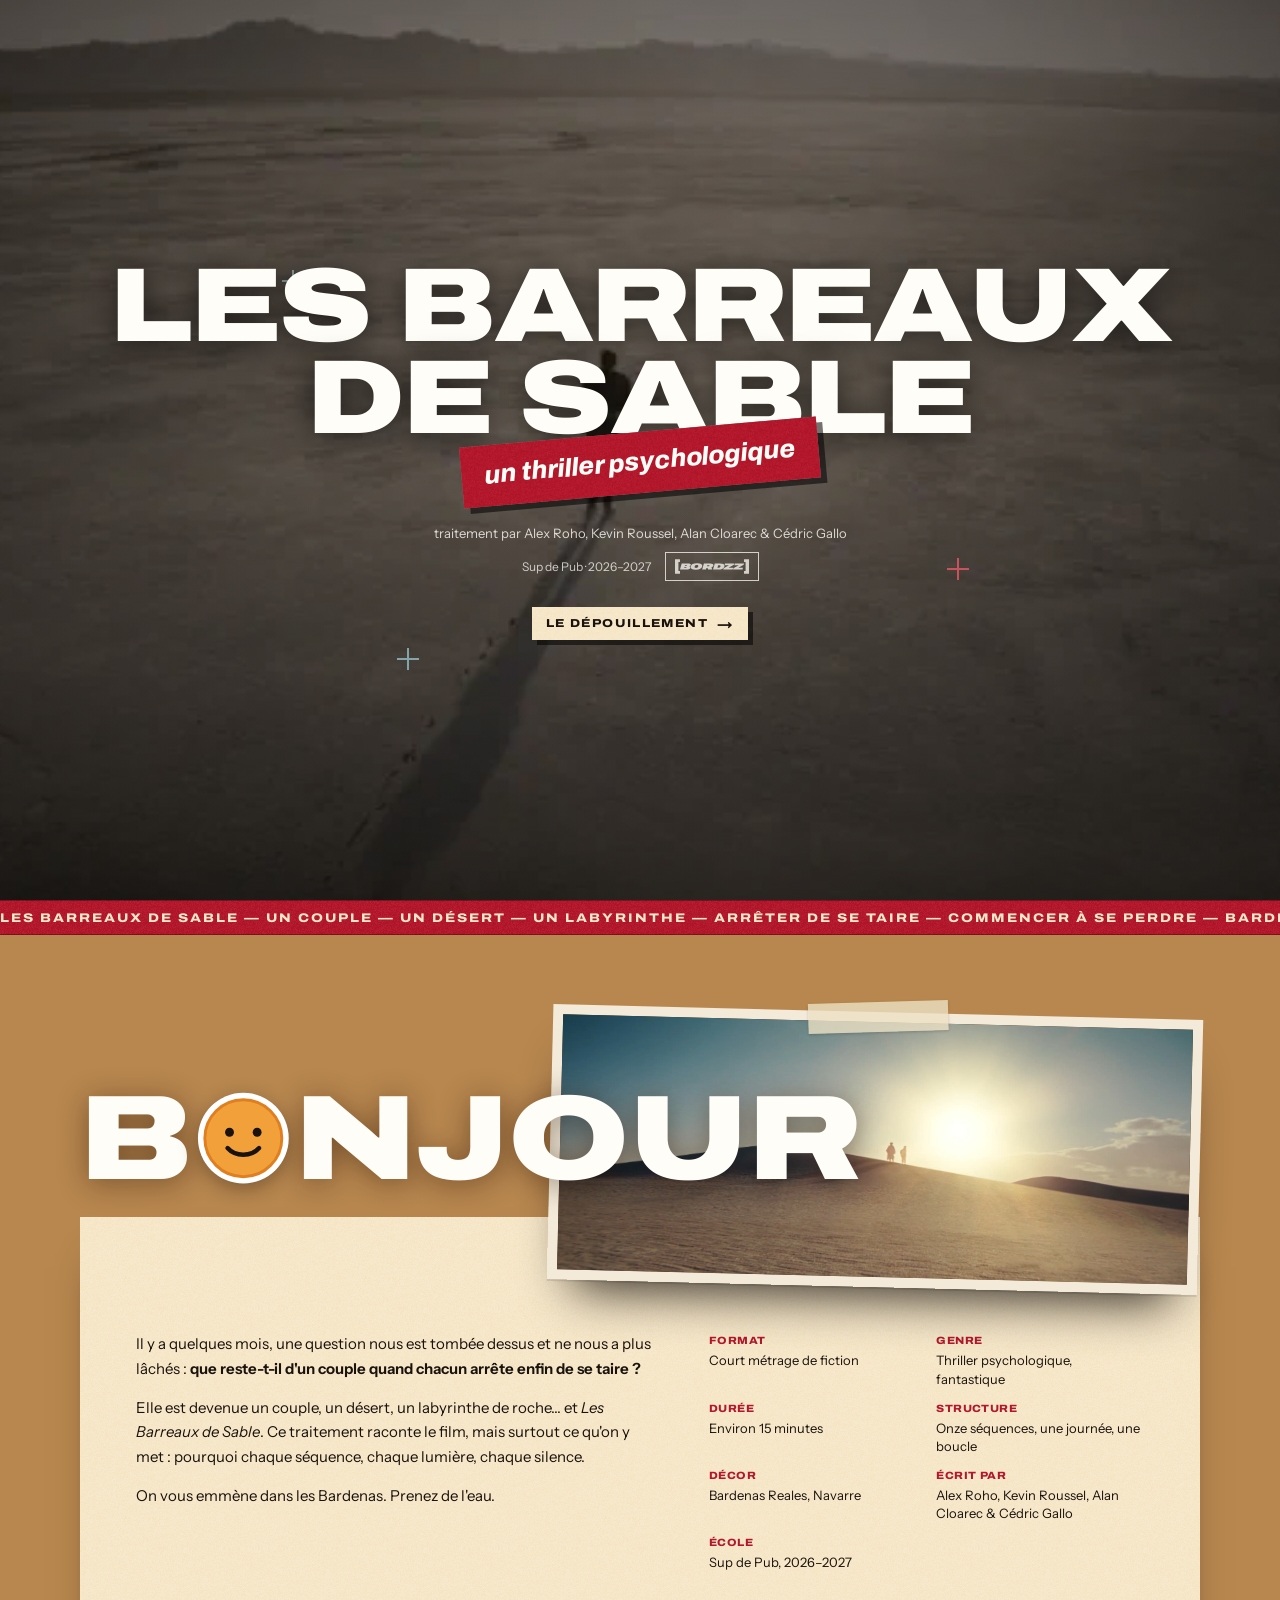
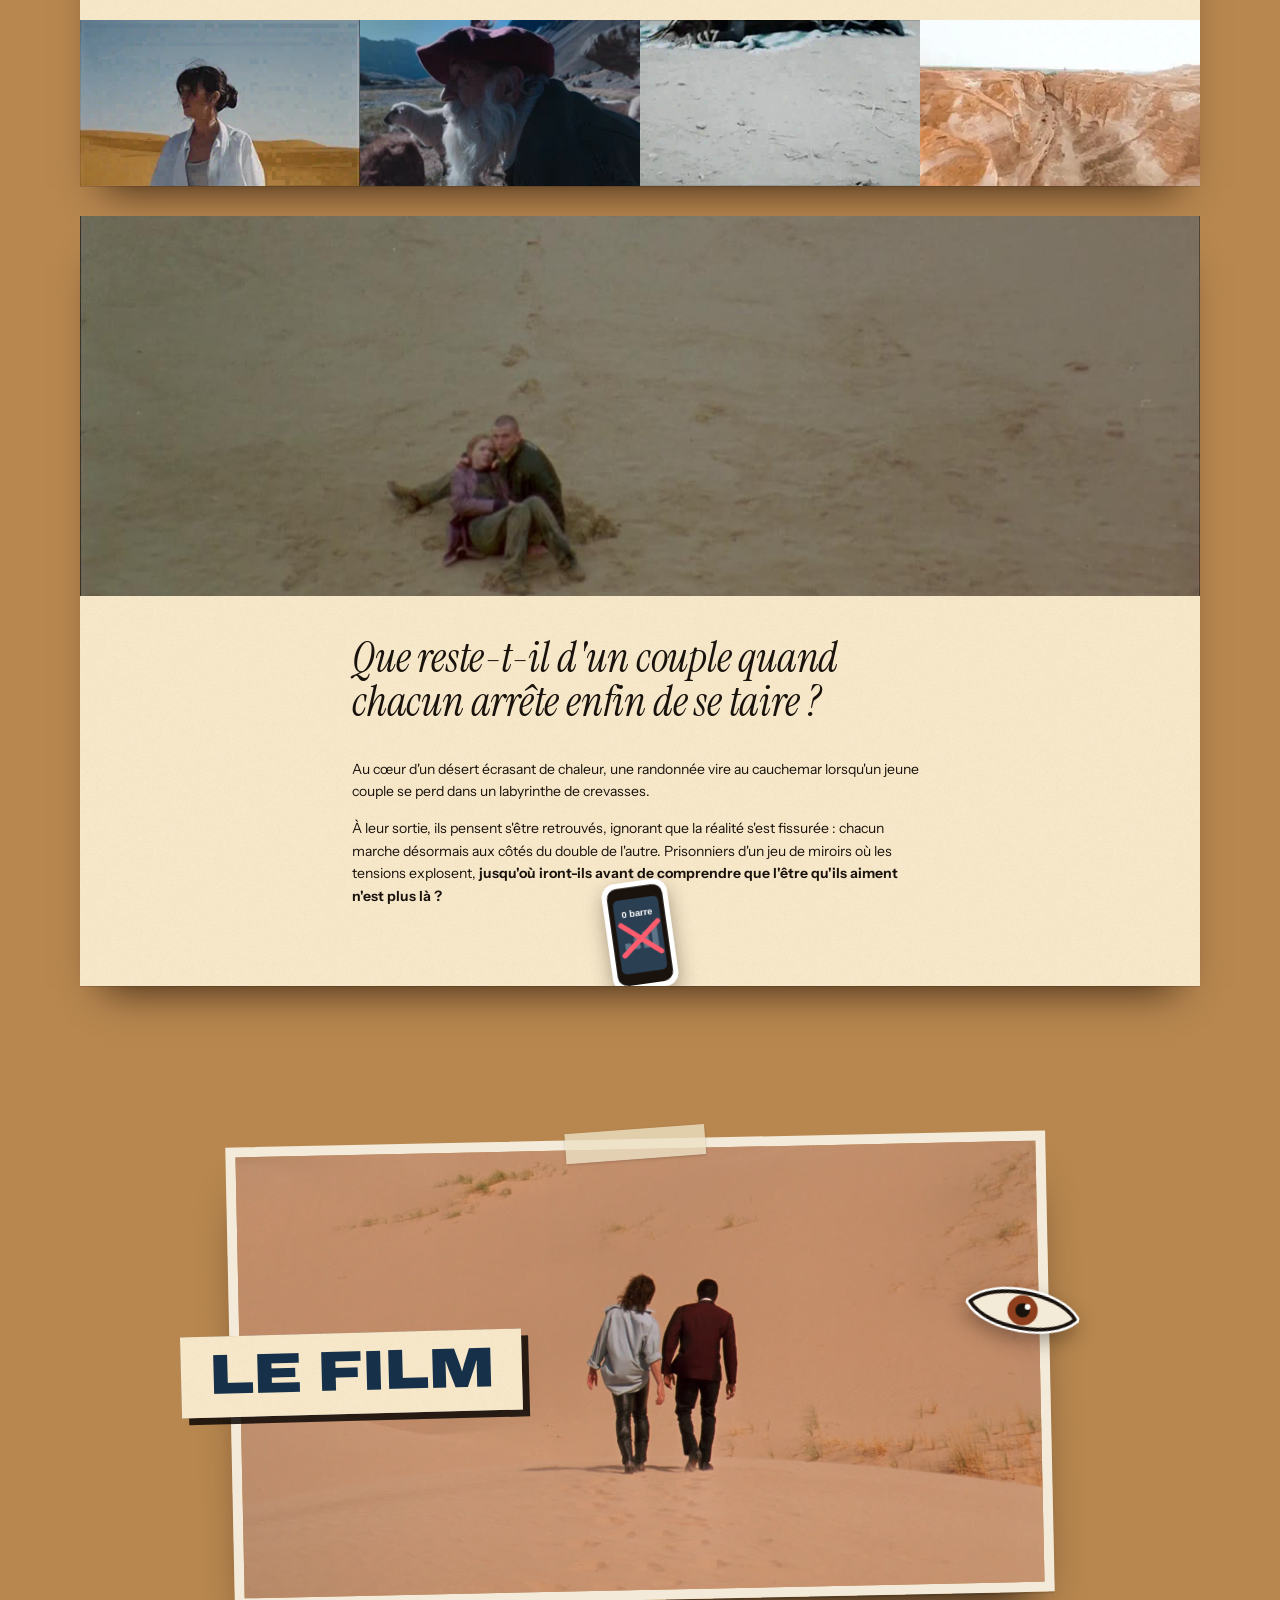
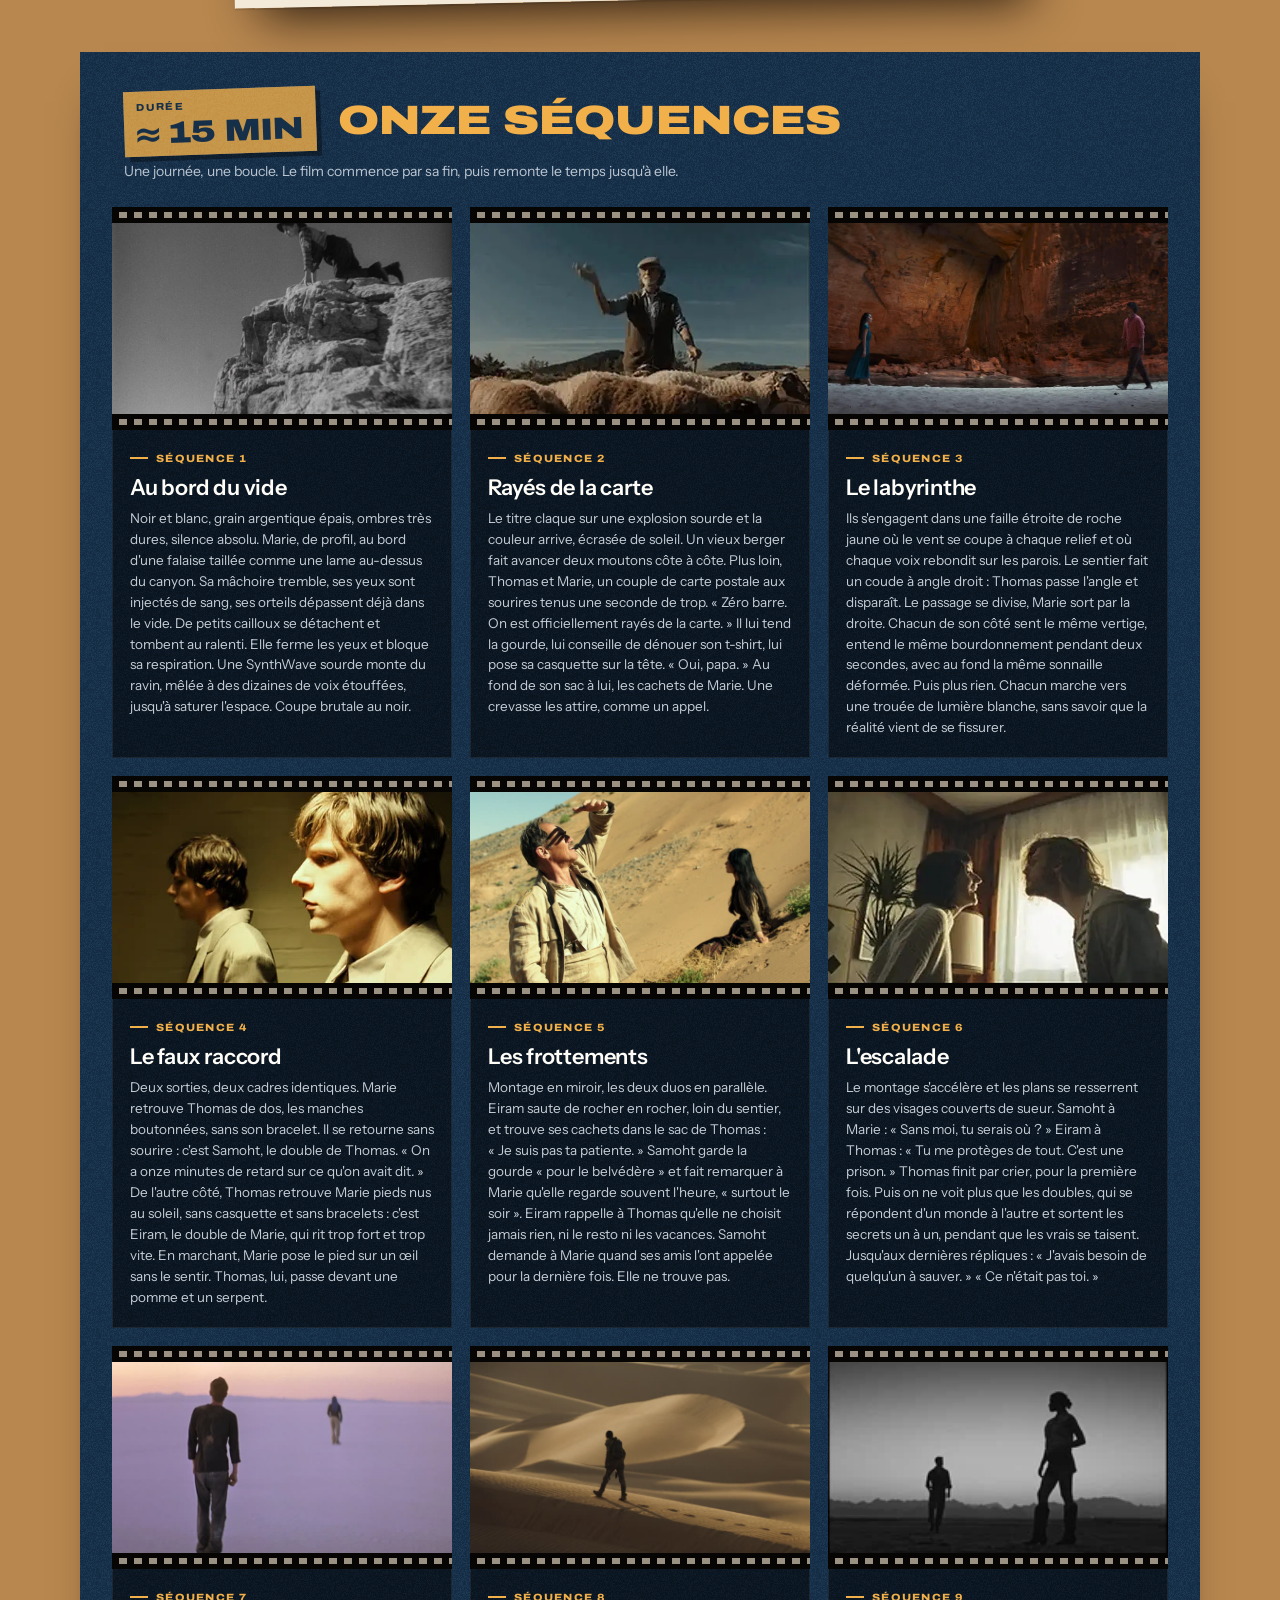
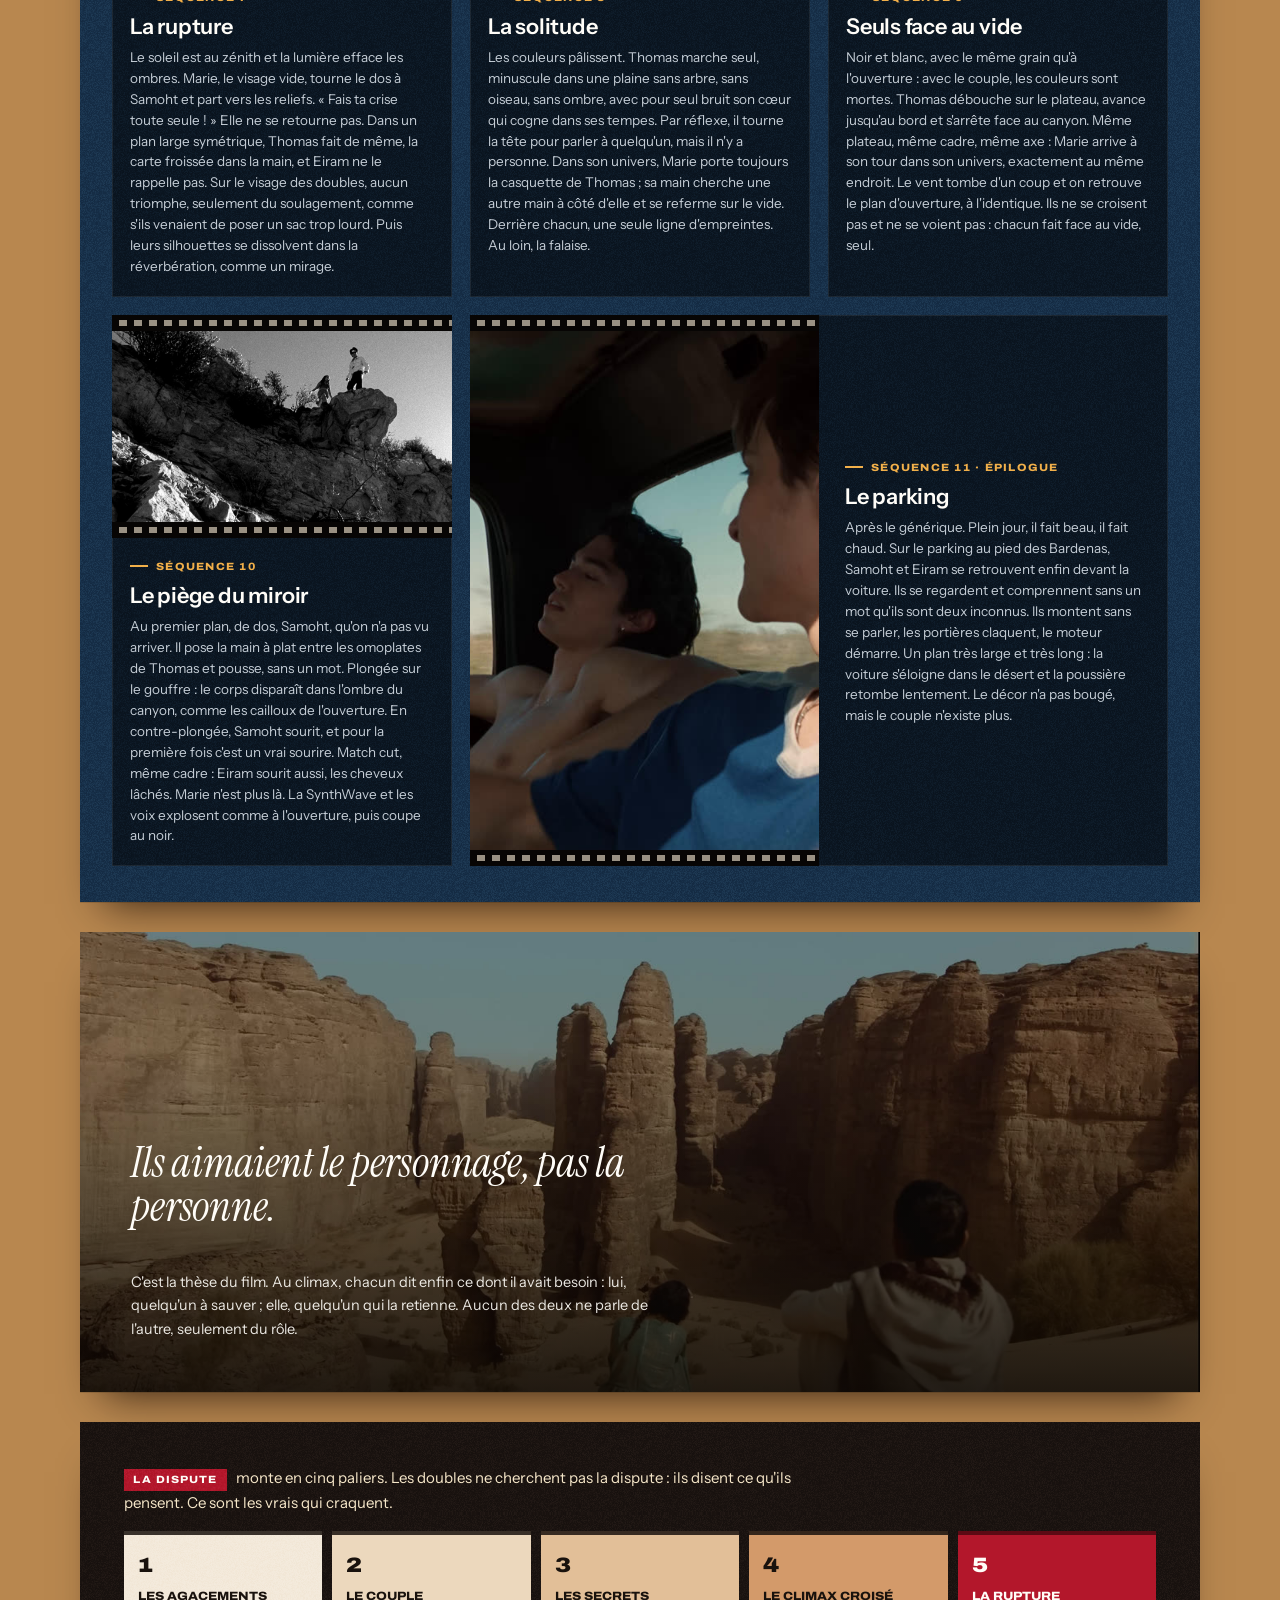
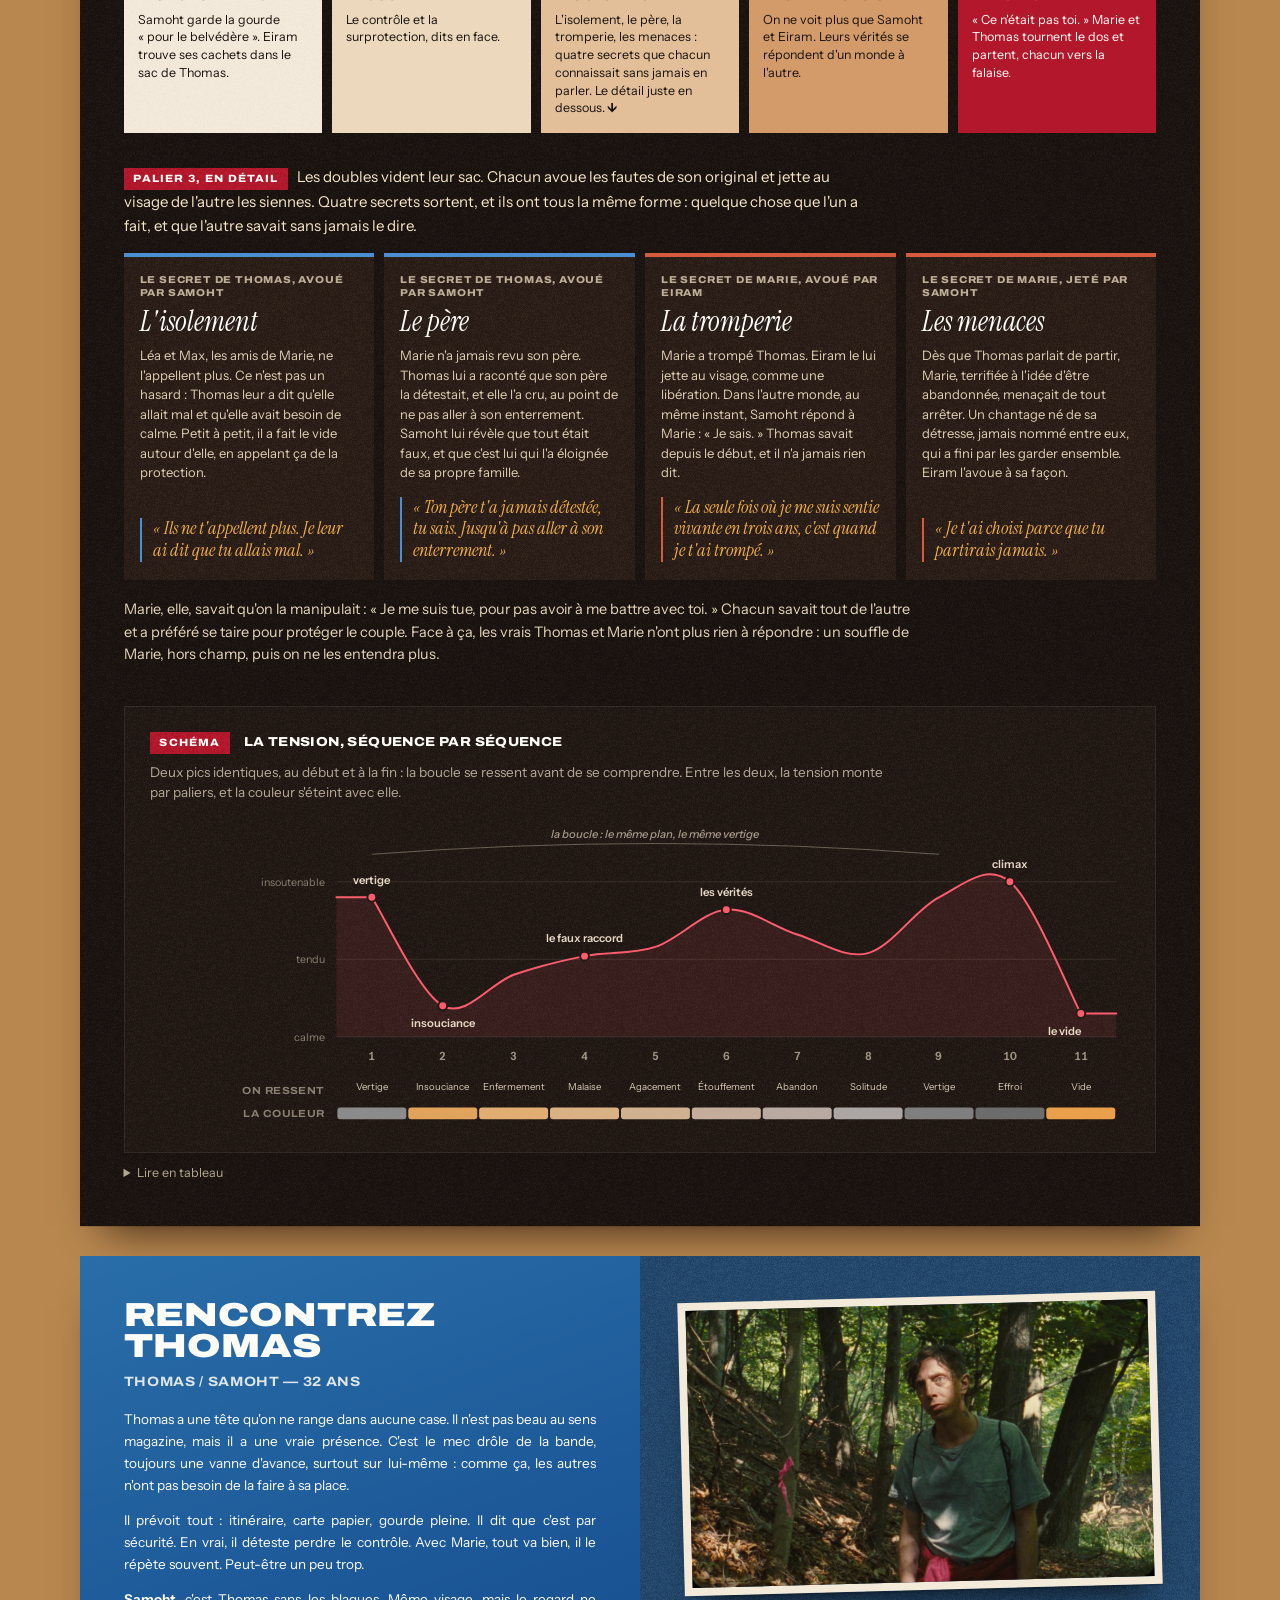
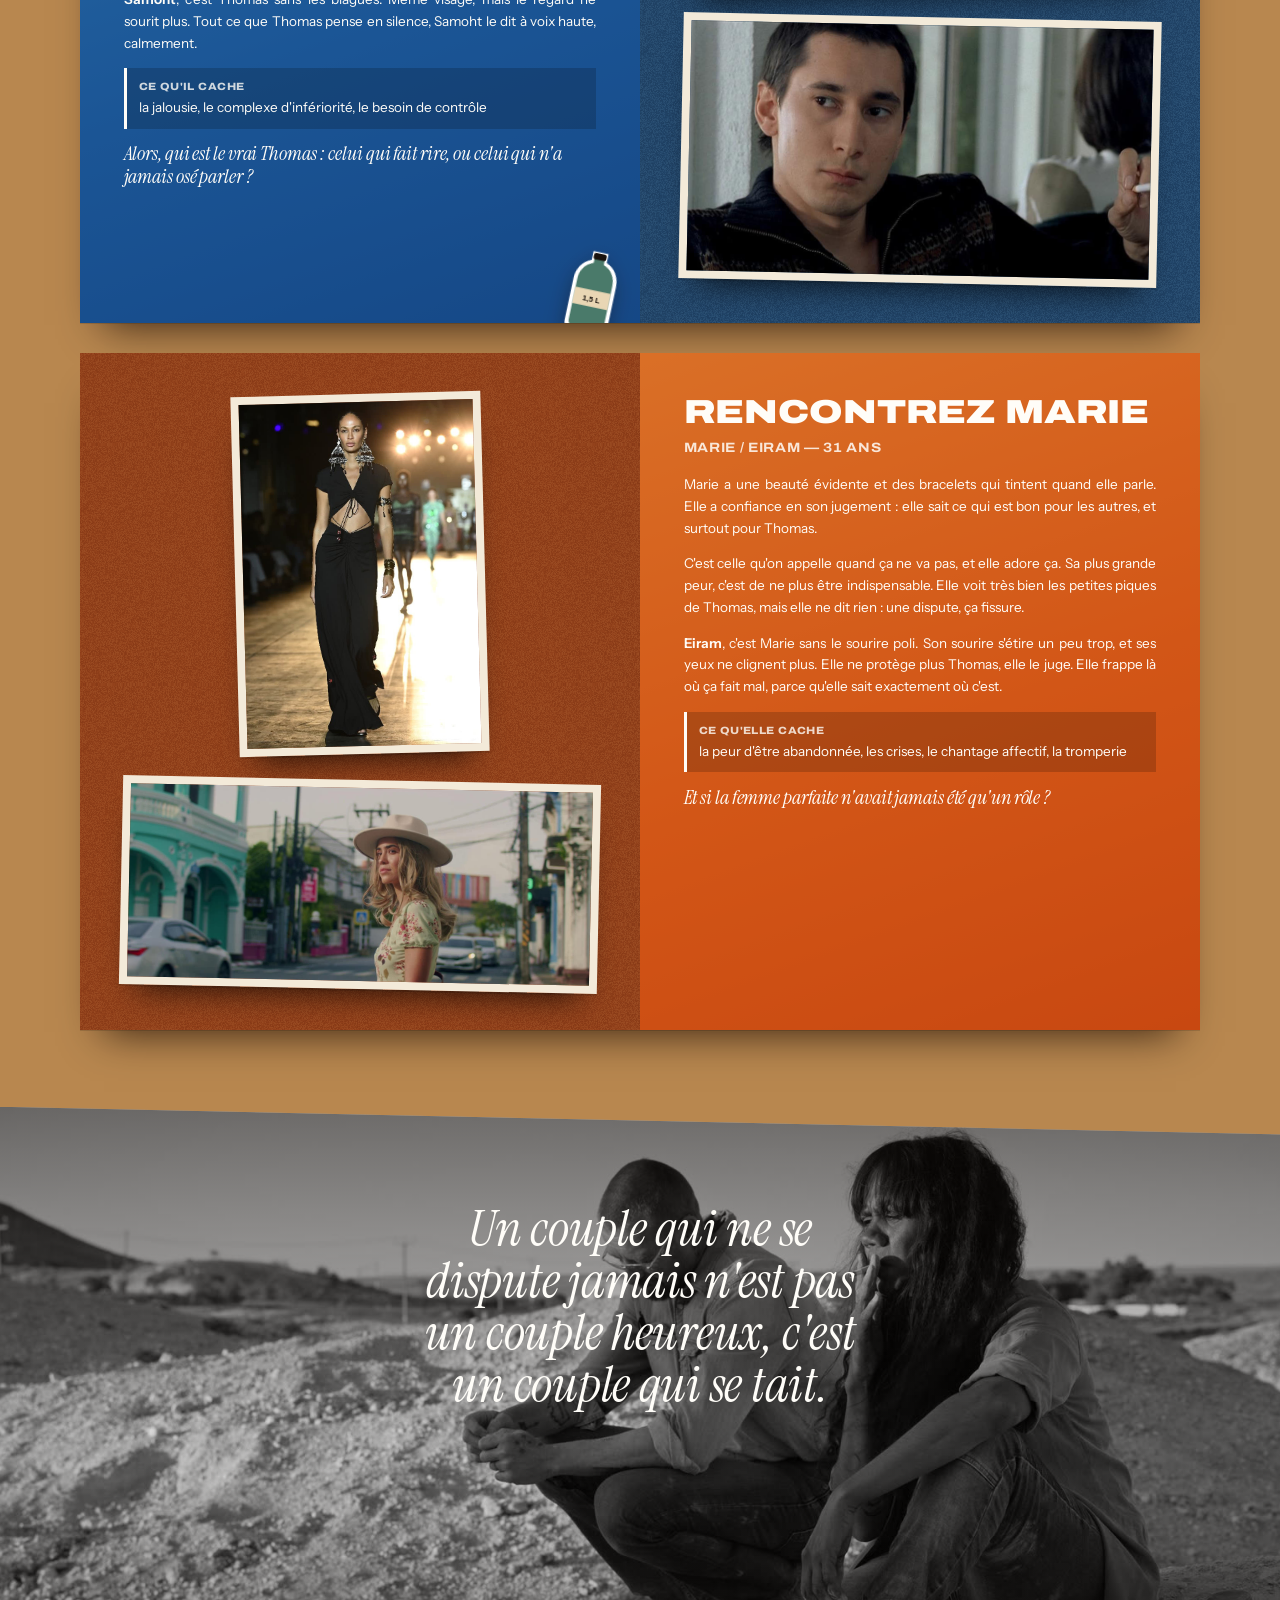
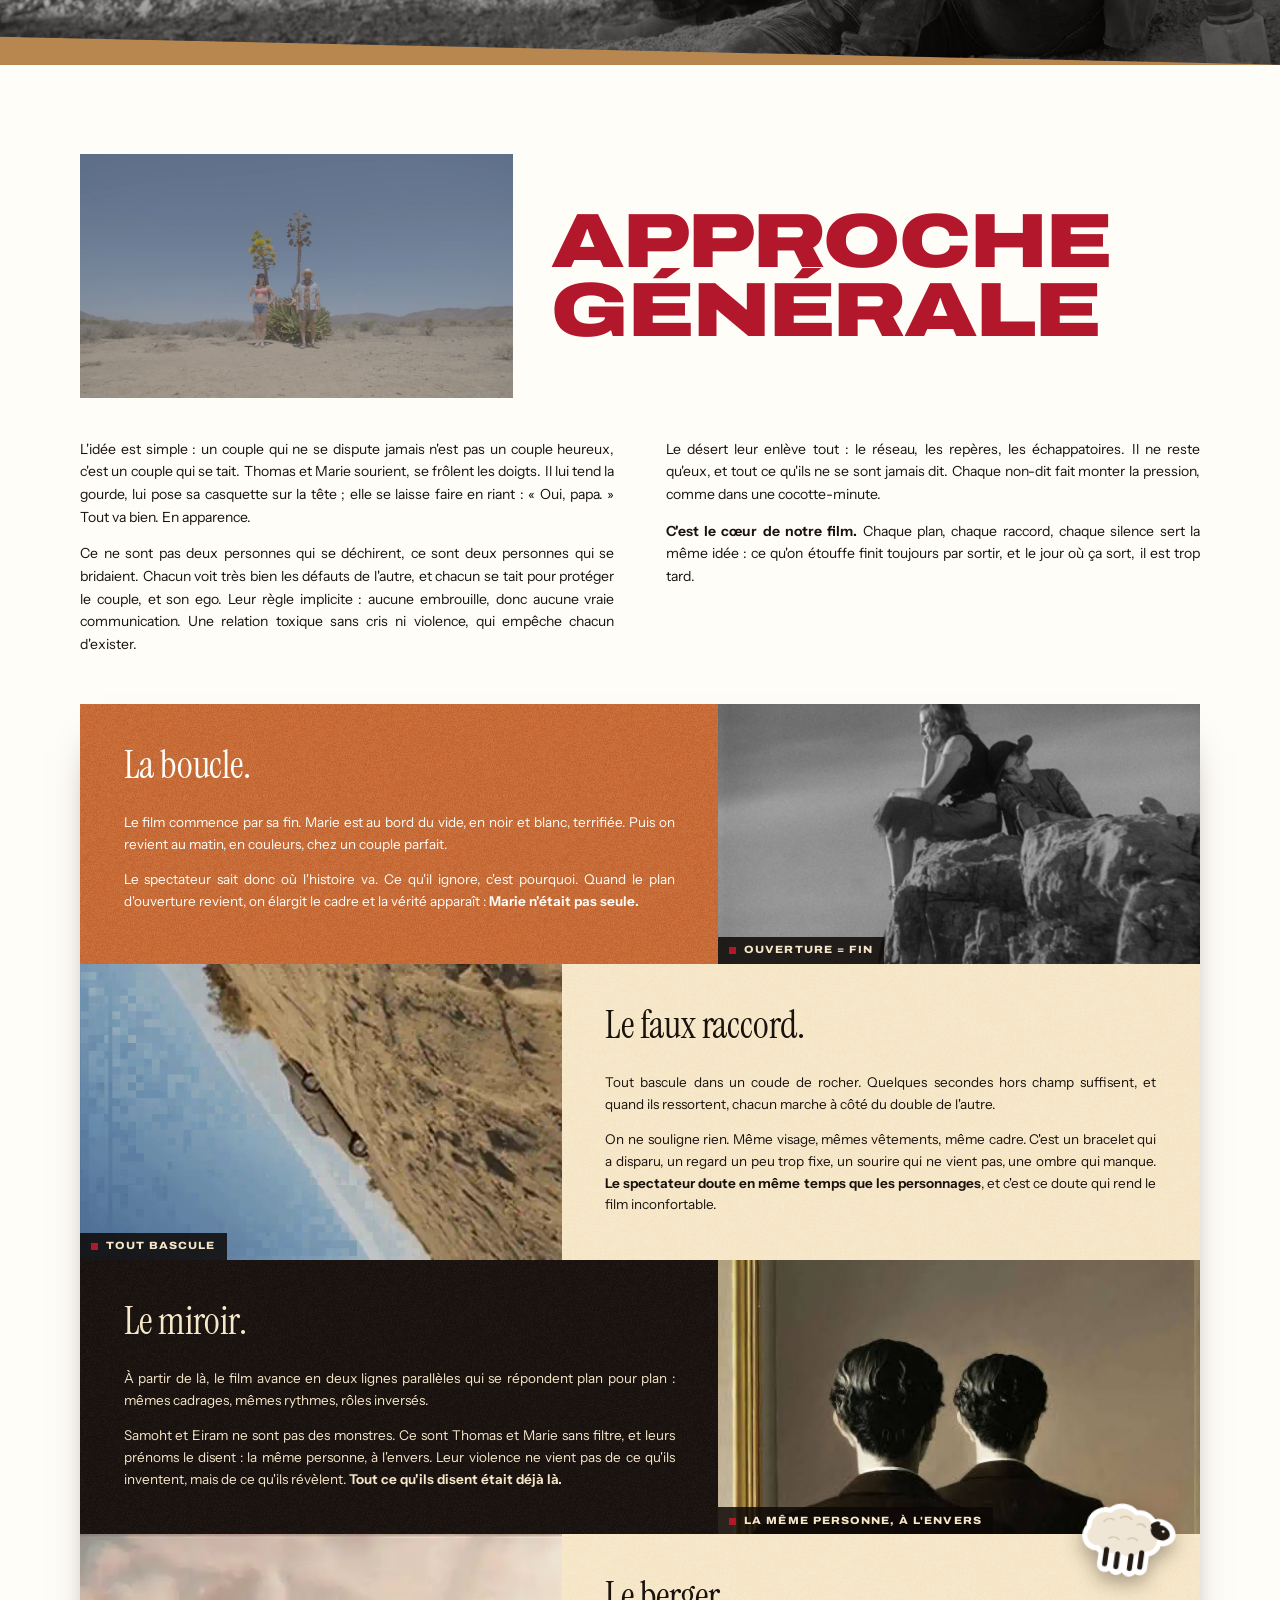
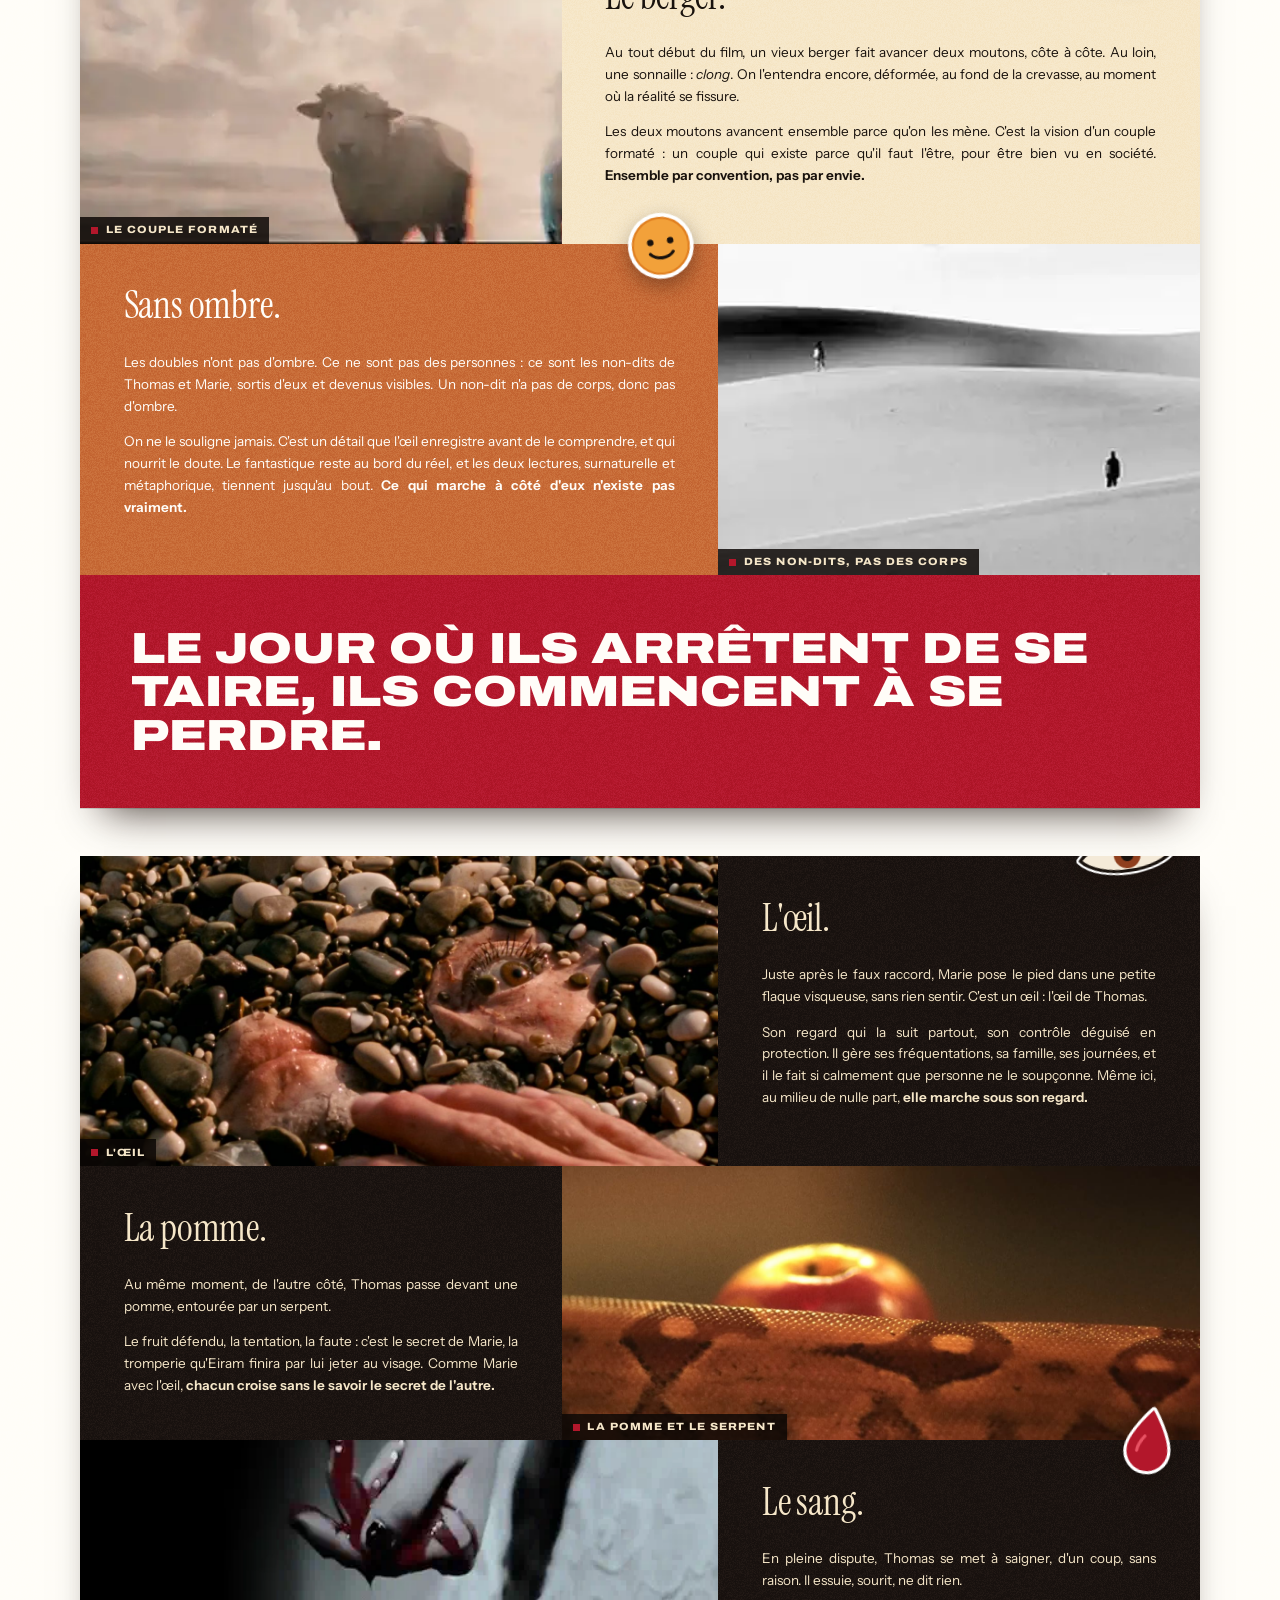
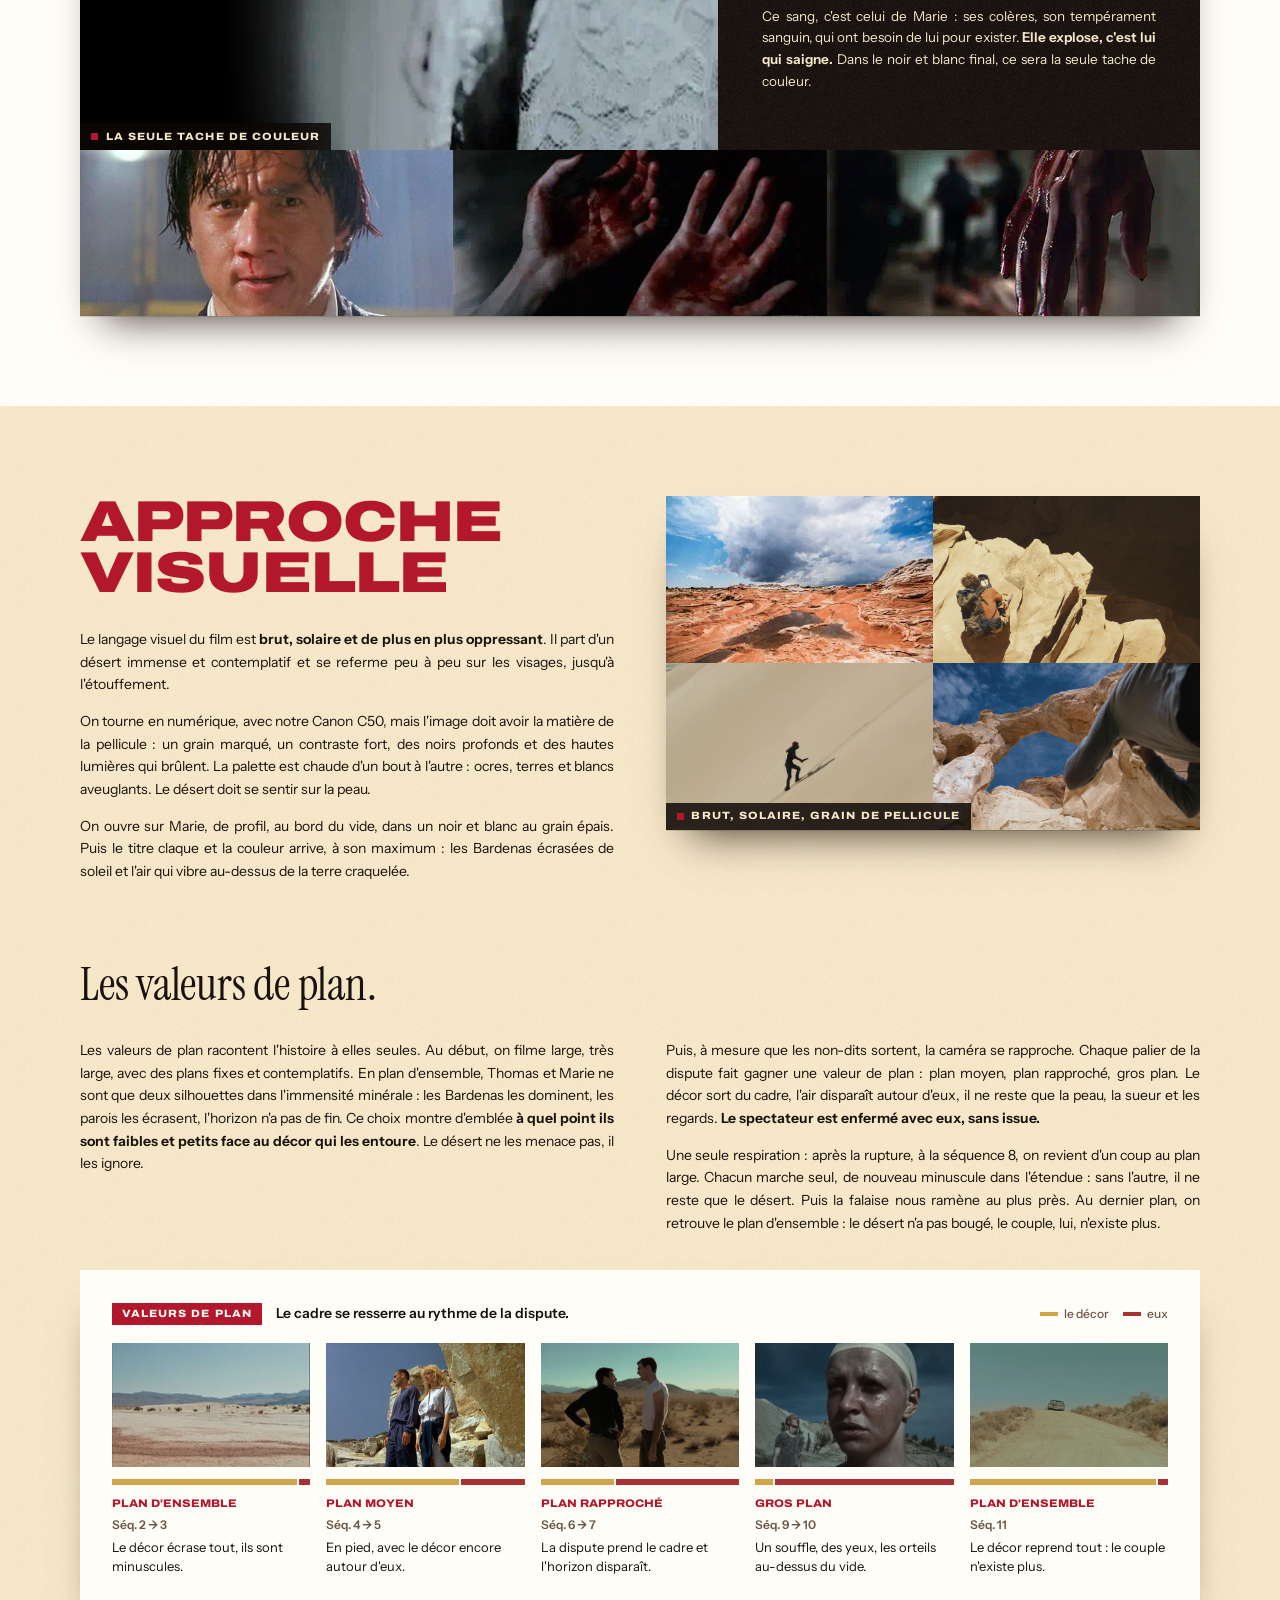
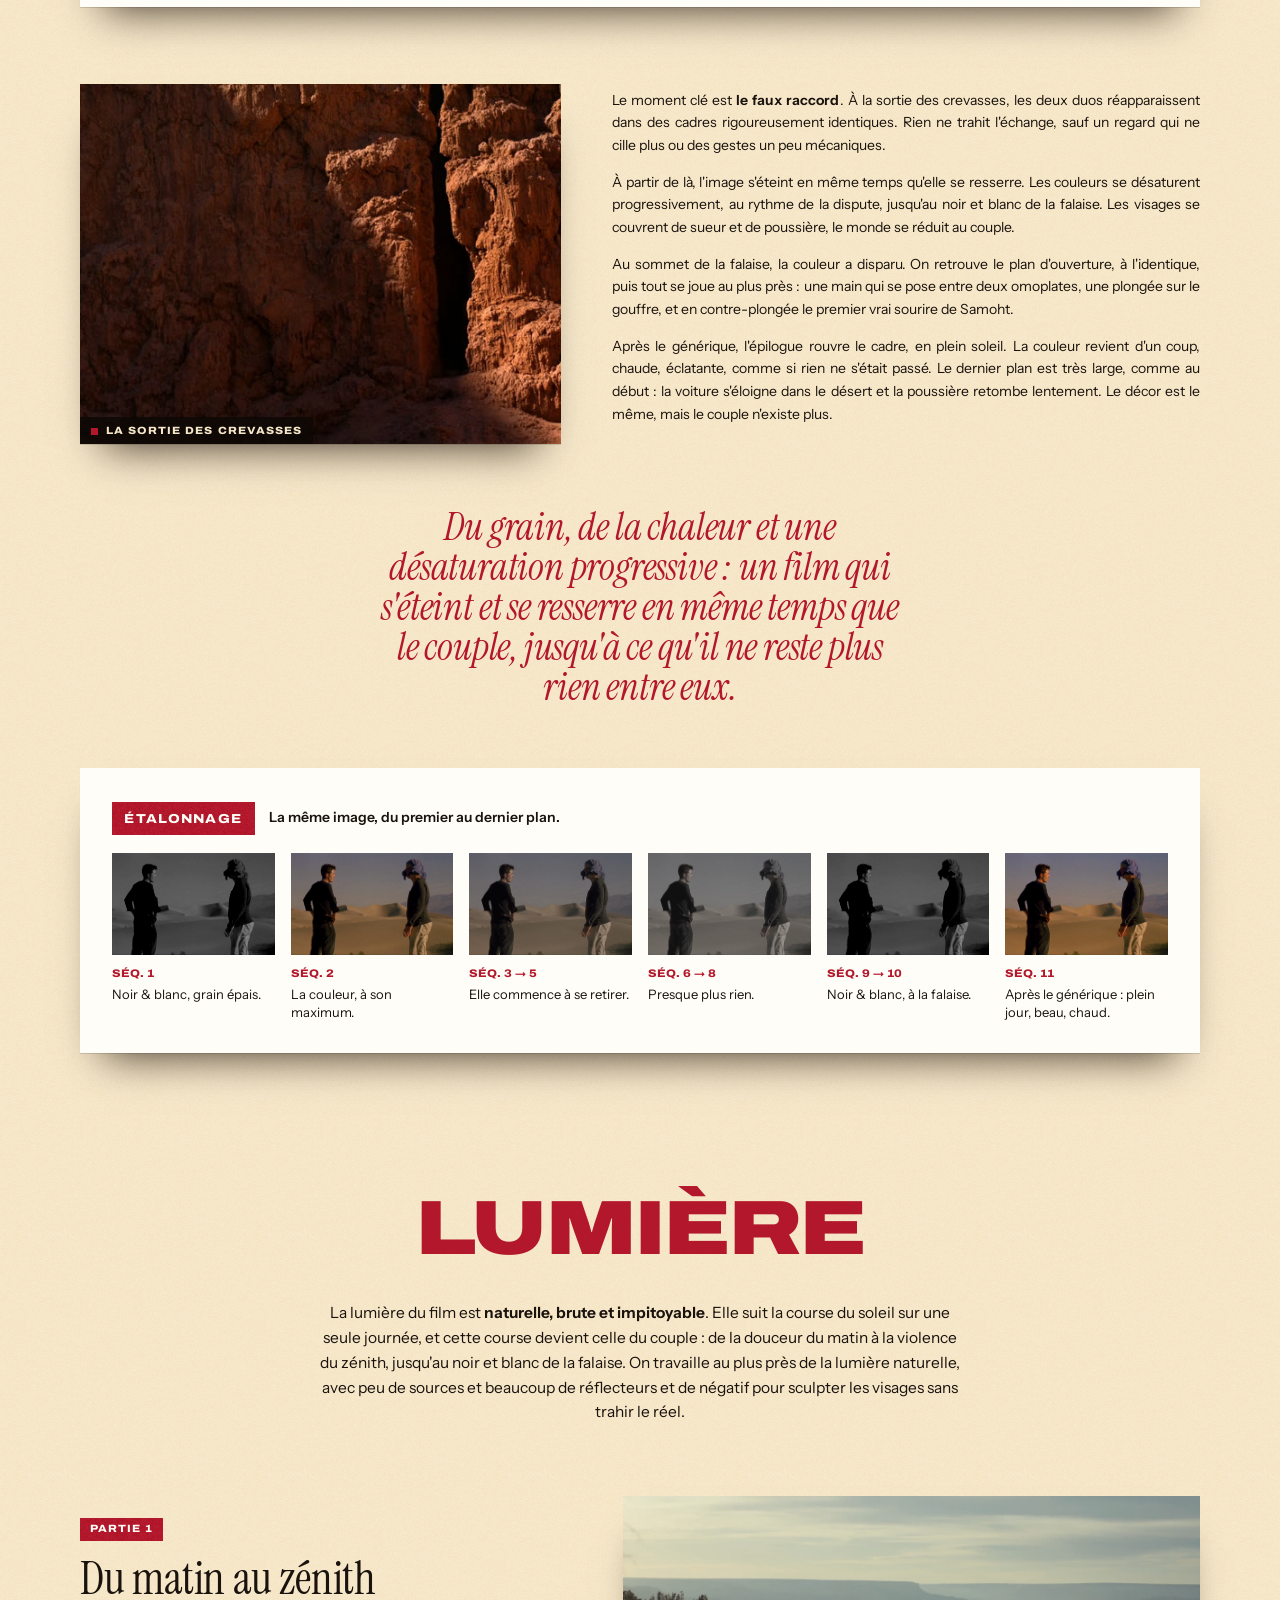
==== commit ad0586ab: "Barreaux de Sable : dépouillement et page obstacles et solutions - depouillement.html : une fiche pa" ====
--- a/les-barreaux-de-sable/index.html
+++ b/les-barreaux-de-sable/index.html
@@ -11,7 +11,7 @@
   <link rel="preconnect" href="https://fonts.googleapis.com">
   <link rel="preconnect" href="https://fonts.gstatic.com" crossorigin>
   <link rel="stylesheet" href="https://fonts.googleapis.com/css2?family=Archivo:wdth,wght@62..125,100..900&family=Instrument+Sans:wdth,wght@75..100,400..700&family=Instrument+Serif:ital@0;1&display=swap">
-  <link rel="stylesheet" href="treatment.css?v=21">
+  <link rel="stylesheet" href="treatment.css?v=22">
   <script>document.documentElement.classList.add('js');</script>
   <script src="treatment.js?v=21" defer></script>
 </head>
@@ -96,6 +96,7 @@
       <span class="intro__tag">un thriller psychologique</span>
       <p class="intro__by">traitement par Alex Roho, Kevin Roussel, Alan Cloarec &amp; Cédric Gallo</p>
       <p class="intro__school">Sup de Pub · 2026–2027 <a class="logo-box" href="../" aria-label="BORDZZ"><span class="logo-mark"></span></a></p>
+      <p class="intro__more"><a class="doc-btn" href="depouillement.html">Le dépouillement<span aria-hidden="true">→</span></a></p>
     </div>
   </header>
 
@@ -668,6 +669,7 @@
         <p class="says__big">On a hâte de vous emmener dans le désert.</p>
         <p>Merci d'avoir pris le temps de lire ce traitement. On espère que vous avez senti la chaleur, la poussière et le vertige, et l'envie de voir ce couple se perdre.</p>
         <p class="merci__people">Alex Roho · Kevin Roussel · Alan Cloarec · Cédric Gallo<br>Sup de Pub, 2026–2027 · <a href="mailto:bordzz.asso@gmail.com">bordzz.asso@gmail.com</a></p>
+        <p class="merci__more"><a class="doc-btn doc-btn--gold" href="depouillement.html">Lire le dépouillement<span aria-hidden="true">→</span></a></p>
       </div>
       <div class="finale">
         <img class="ref pos-crest" src="img/ref/bw-crest.jpg" alt="" loading="lazy">
--- a/les-barreaux-de-sable/treatment.css
+++ b/les-barreaux-de-sable/treatment.css
@@ -968,3 +968,34 @@
 .film__meet { width: min(var(--wrap), 100% - 2 * var(--pad)); margin: clamp(16px, 2.6vw, 30px) auto 0; }
 .film__meet .meet { margin-top: 0; }
 .film__meet .meet + .meet { margin-top: clamp(16px, 2.6vw, 30px); }
+
+/* ==========================================================================
+   v22 — le bouton vers le dépouillement (en haut, dans l'ouverture, et en
+   bas, dans « Merci »), repris sur depouillement.html pour le retour
+   ========================================================================== */
+.doc-btn {
+  display: inline-flex; align-items: center; gap: 0.75em;
+  padding: 0.95em 1.25em 0.9em;
+  background: var(--cream) var(--noise); background-blend-mode: soft-light; color: var(--ink);
+  font-family: var(--display); font-weight: 800; font-stretch: 118%;
+  font-size: 11.5px; line-height: 1; letter-spacing: 0.12em; text-transform: uppercase;
+  text-decoration: none; white-space: nowrap;
+  box-shadow: 5px 5px 0 rgba(0, 0, 0, 0.55);
+  transition: translate 0.15s, box-shadow 0.15s, background-color 0.15s;
+}
+.doc-btn span { font-size: 1.35em; line-height: 0.6; }
+.doc-btn:hover { translate: -2px -2px; box-shadow: 7px 7px 0 rgba(0, 0, 0, 0.55); }
+.doc-btn:active { translate: 3px 3px; box-shadow: 2px 2px 0 rgba(0, 0, 0, 0.55); }
+.doc-btn:focus-visible { outline: 3px solid var(--gold); outline-offset: 4px; }
+.doc-btn--gold { background-color: var(--gold); }
+.doc-btn--ghost { background: rgba(11, 9, 8, 0.55); color: var(--cream); box-shadow: inset 0 0 0 1.5px rgba(246, 231, 201, 0.7); }
+.doc-btn--ghost:hover { background: var(--cream); color: var(--ink); box-shadow: 5px 5px 0 rgba(0, 0, 0, 0.55); }
+.intro__more { margin: 26px 0 0; }
+.merci__panel p.merci__more { margin: 28px auto 0; opacity: 1; }
+@media (prefers-reduced-motion: reduce) {
+  .doc-btn { transition: none; }
+  .doc-btn:hover, .doc-btn:active { translate: none; }
+}
+@media print {
+  .doc-btn { display: none; }
+}
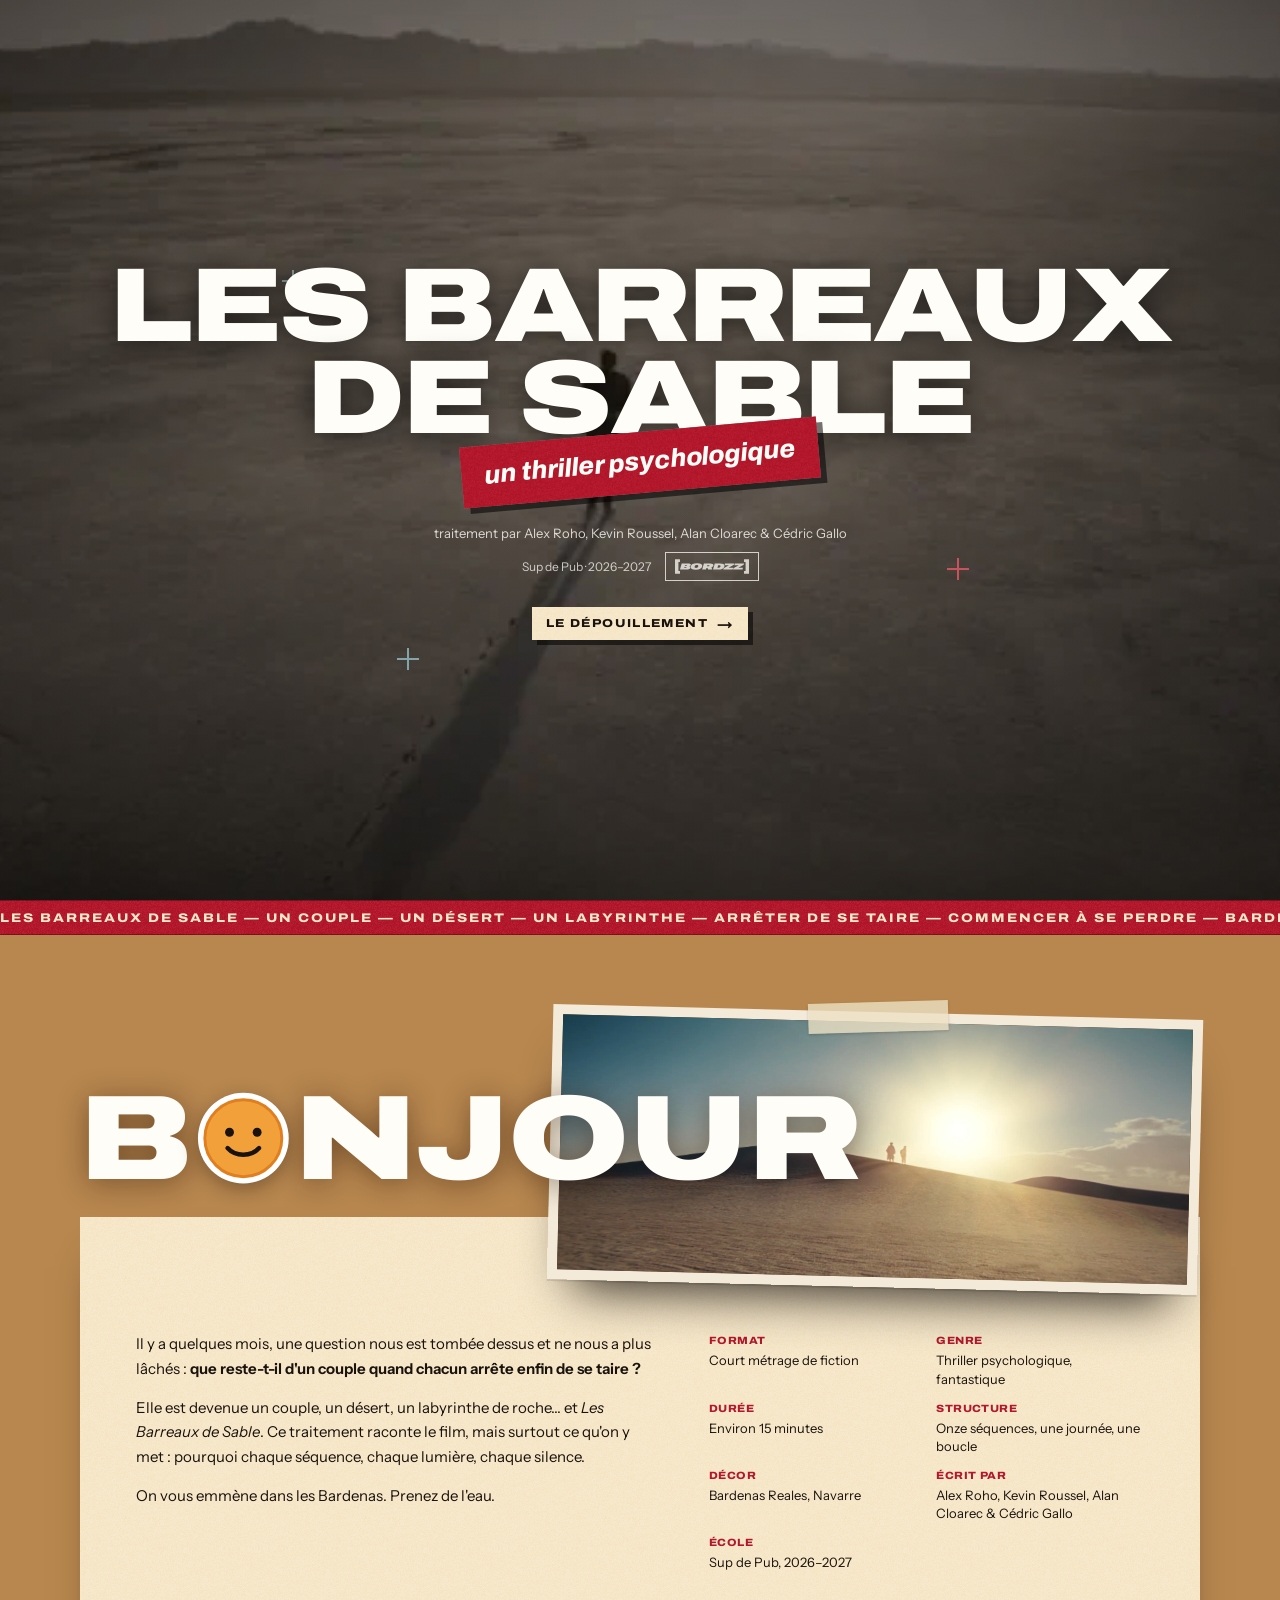
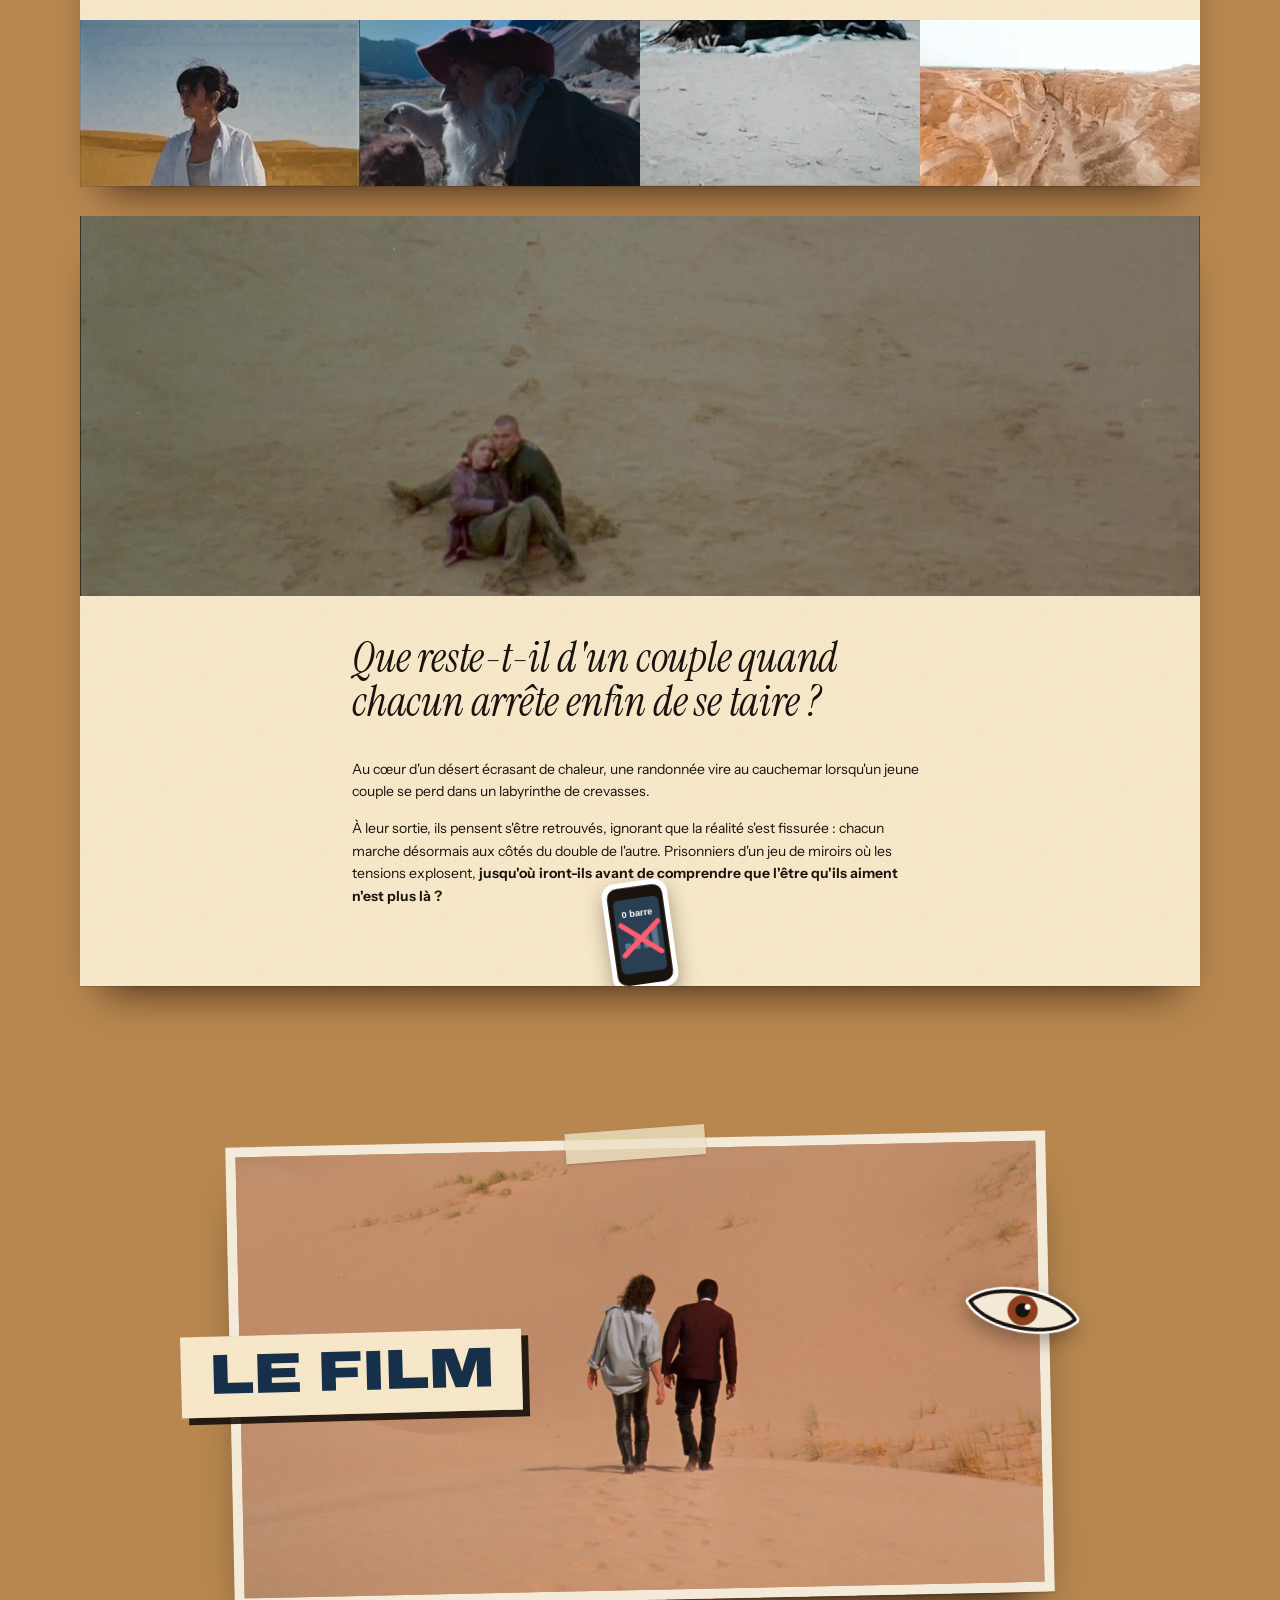
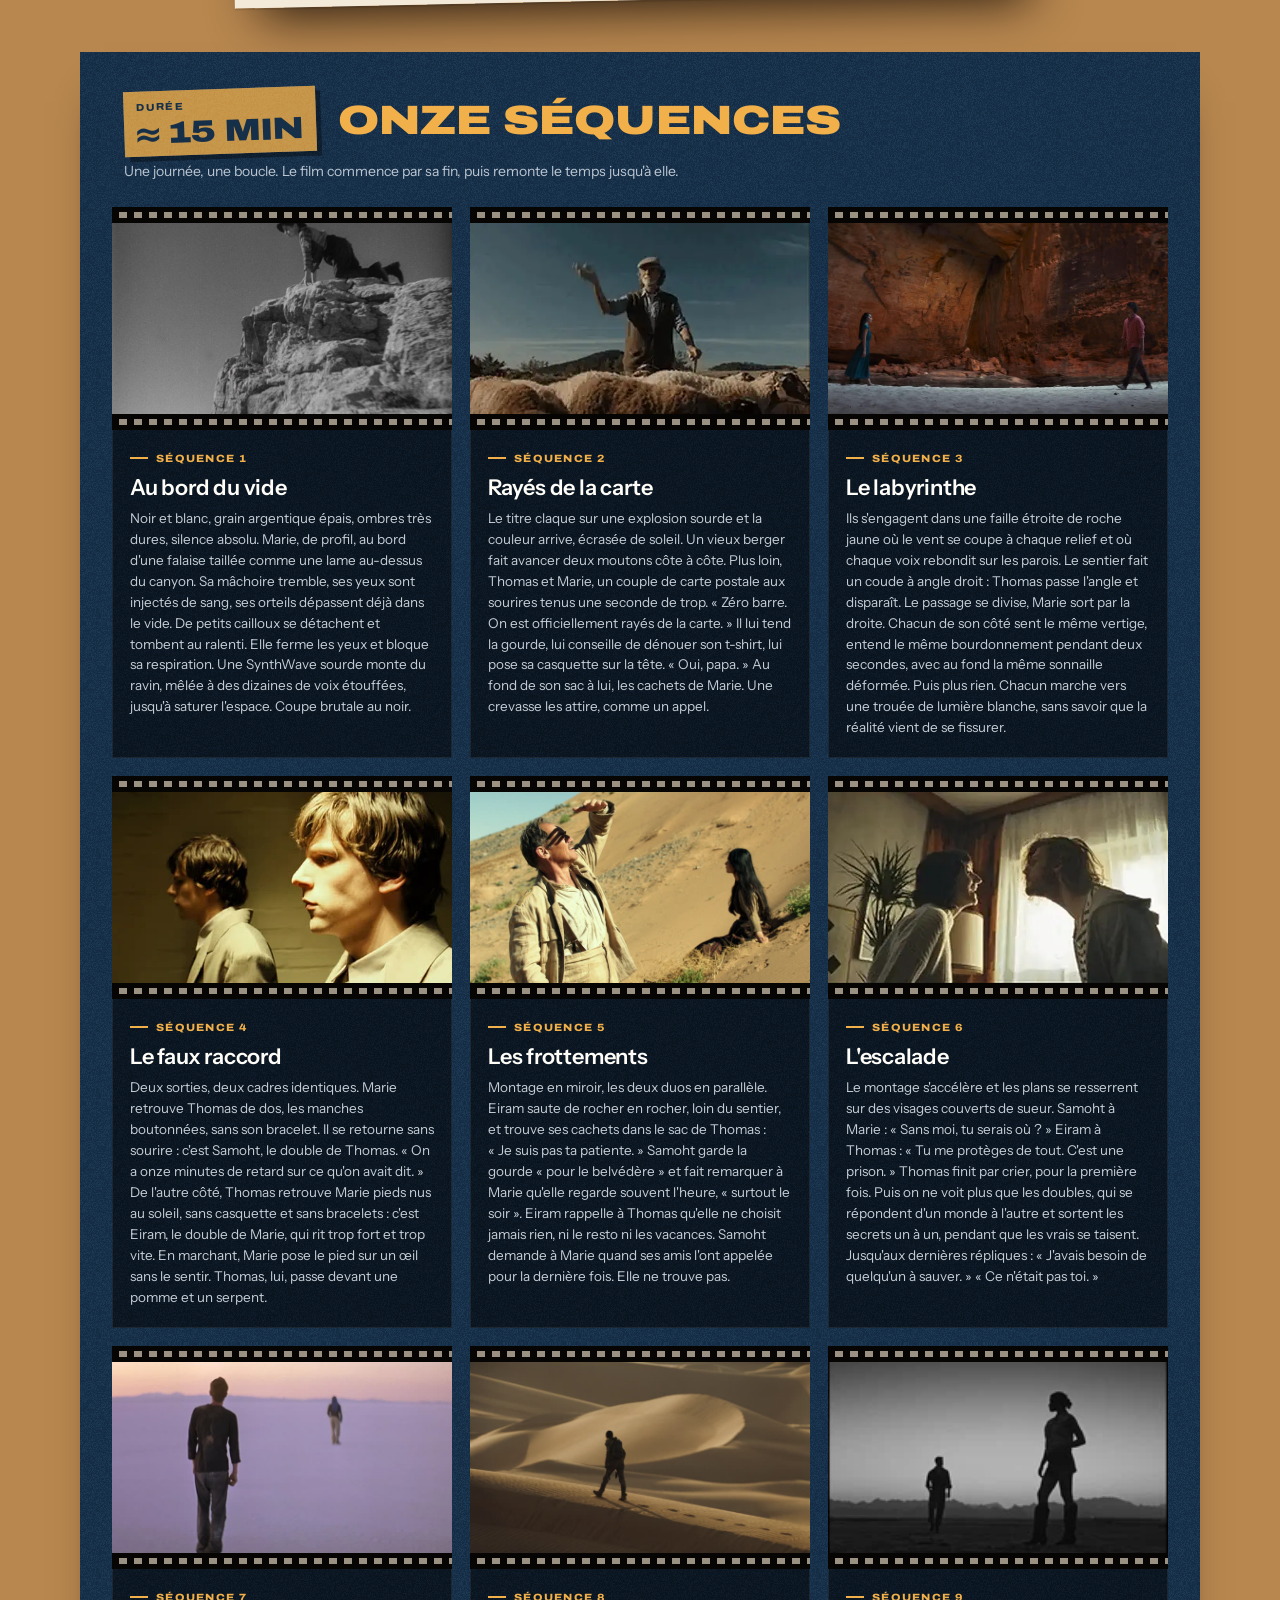
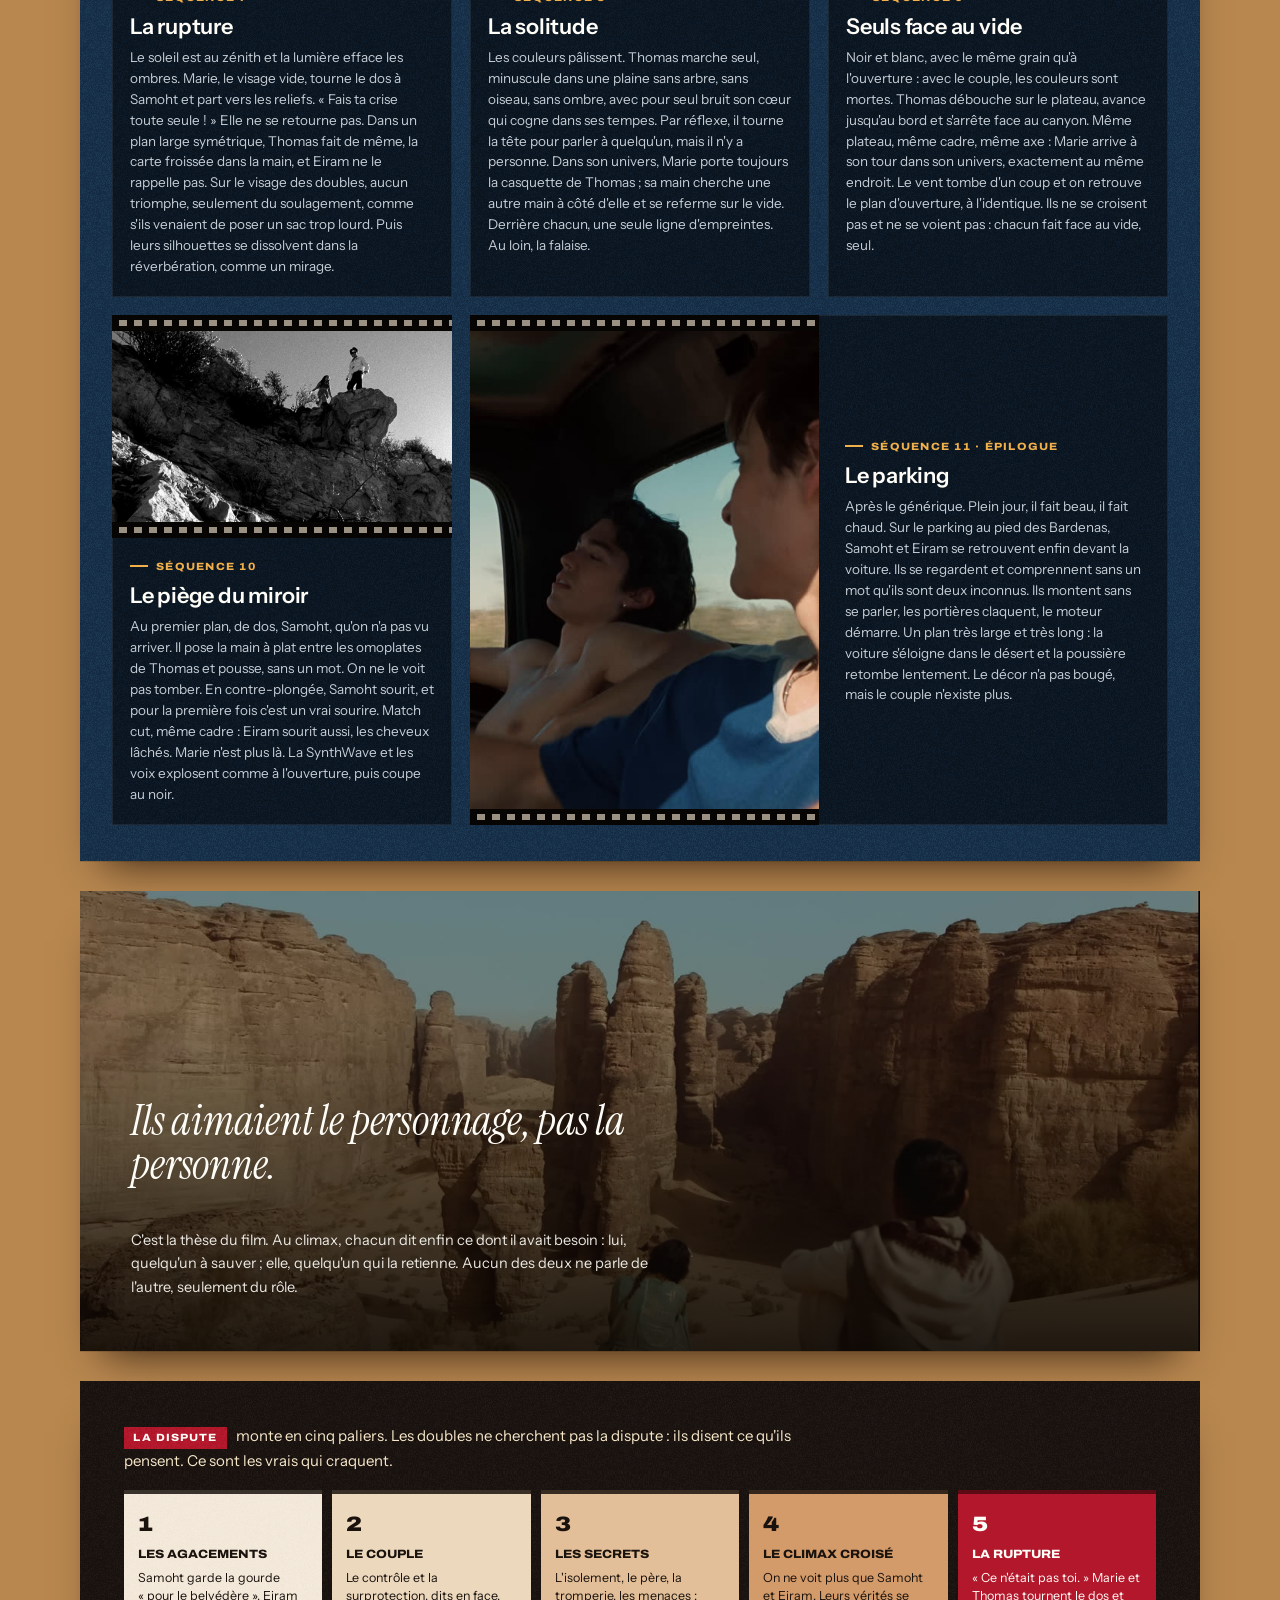
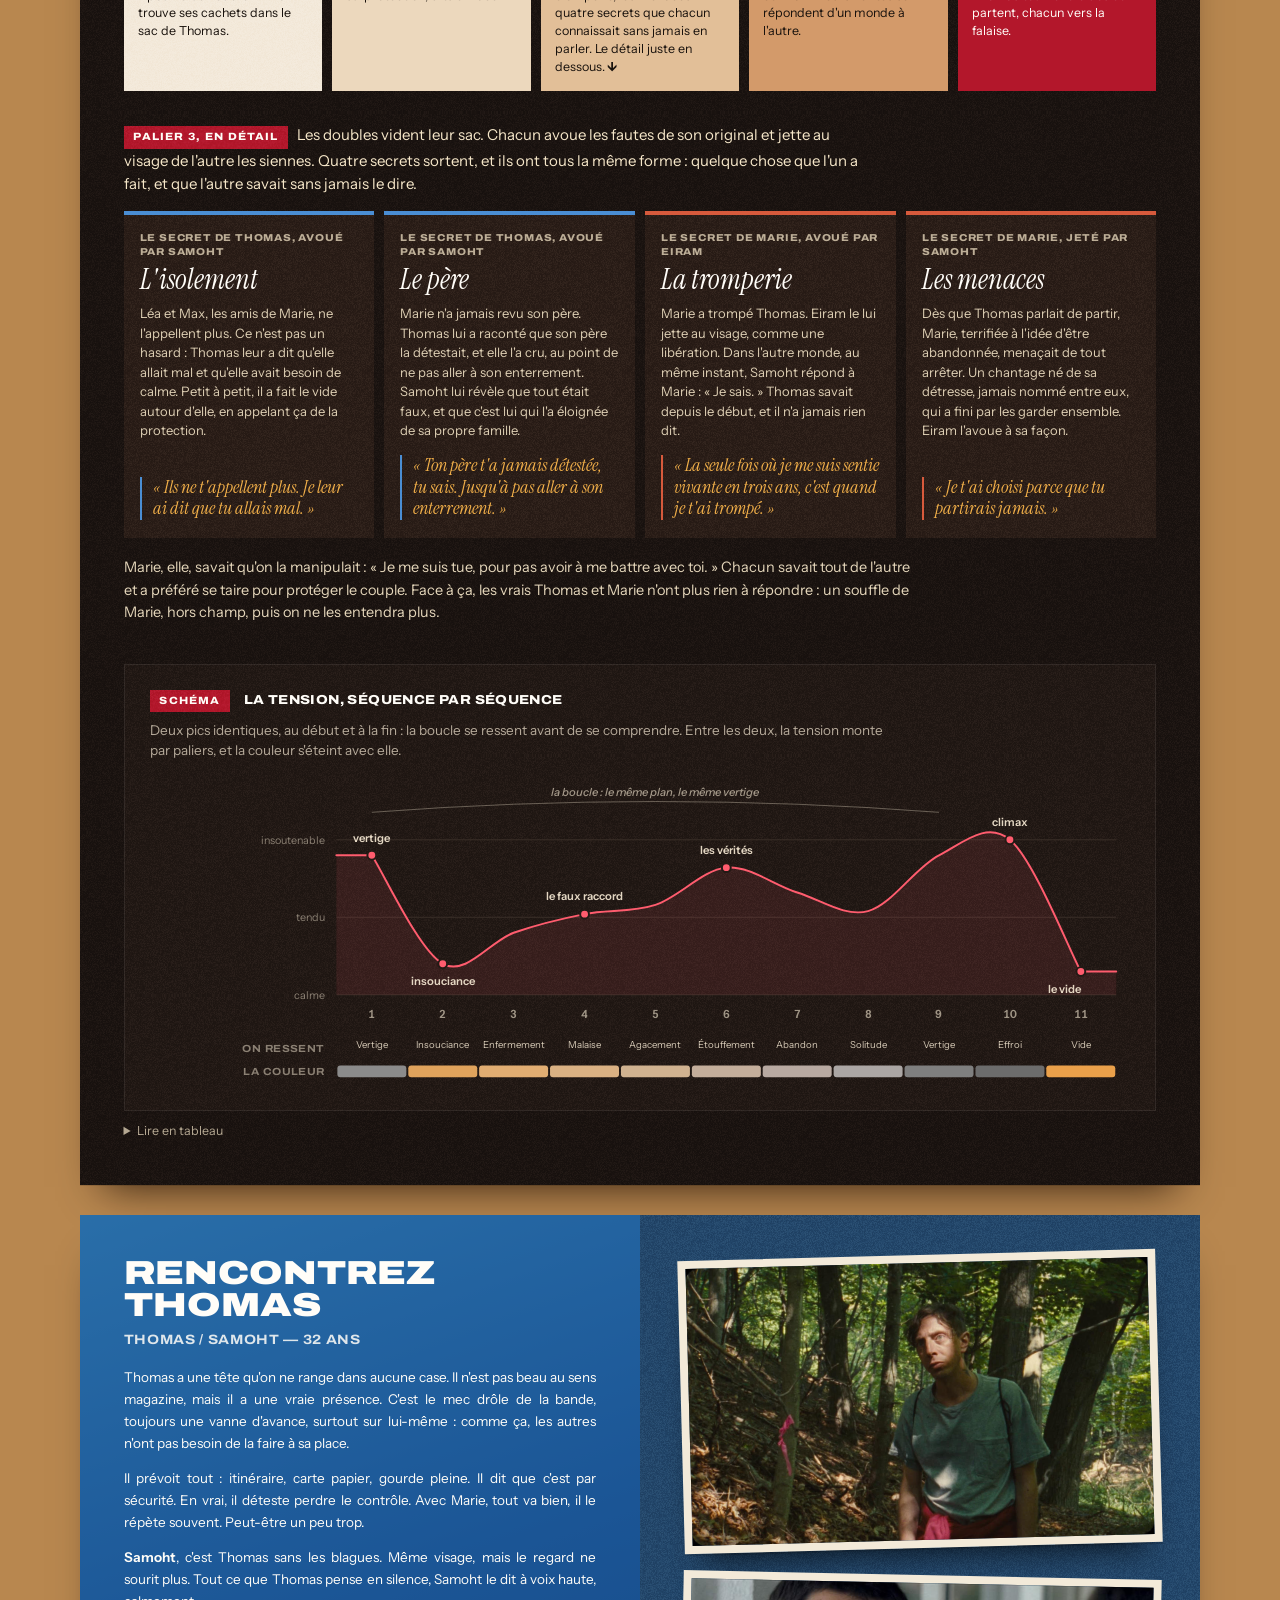
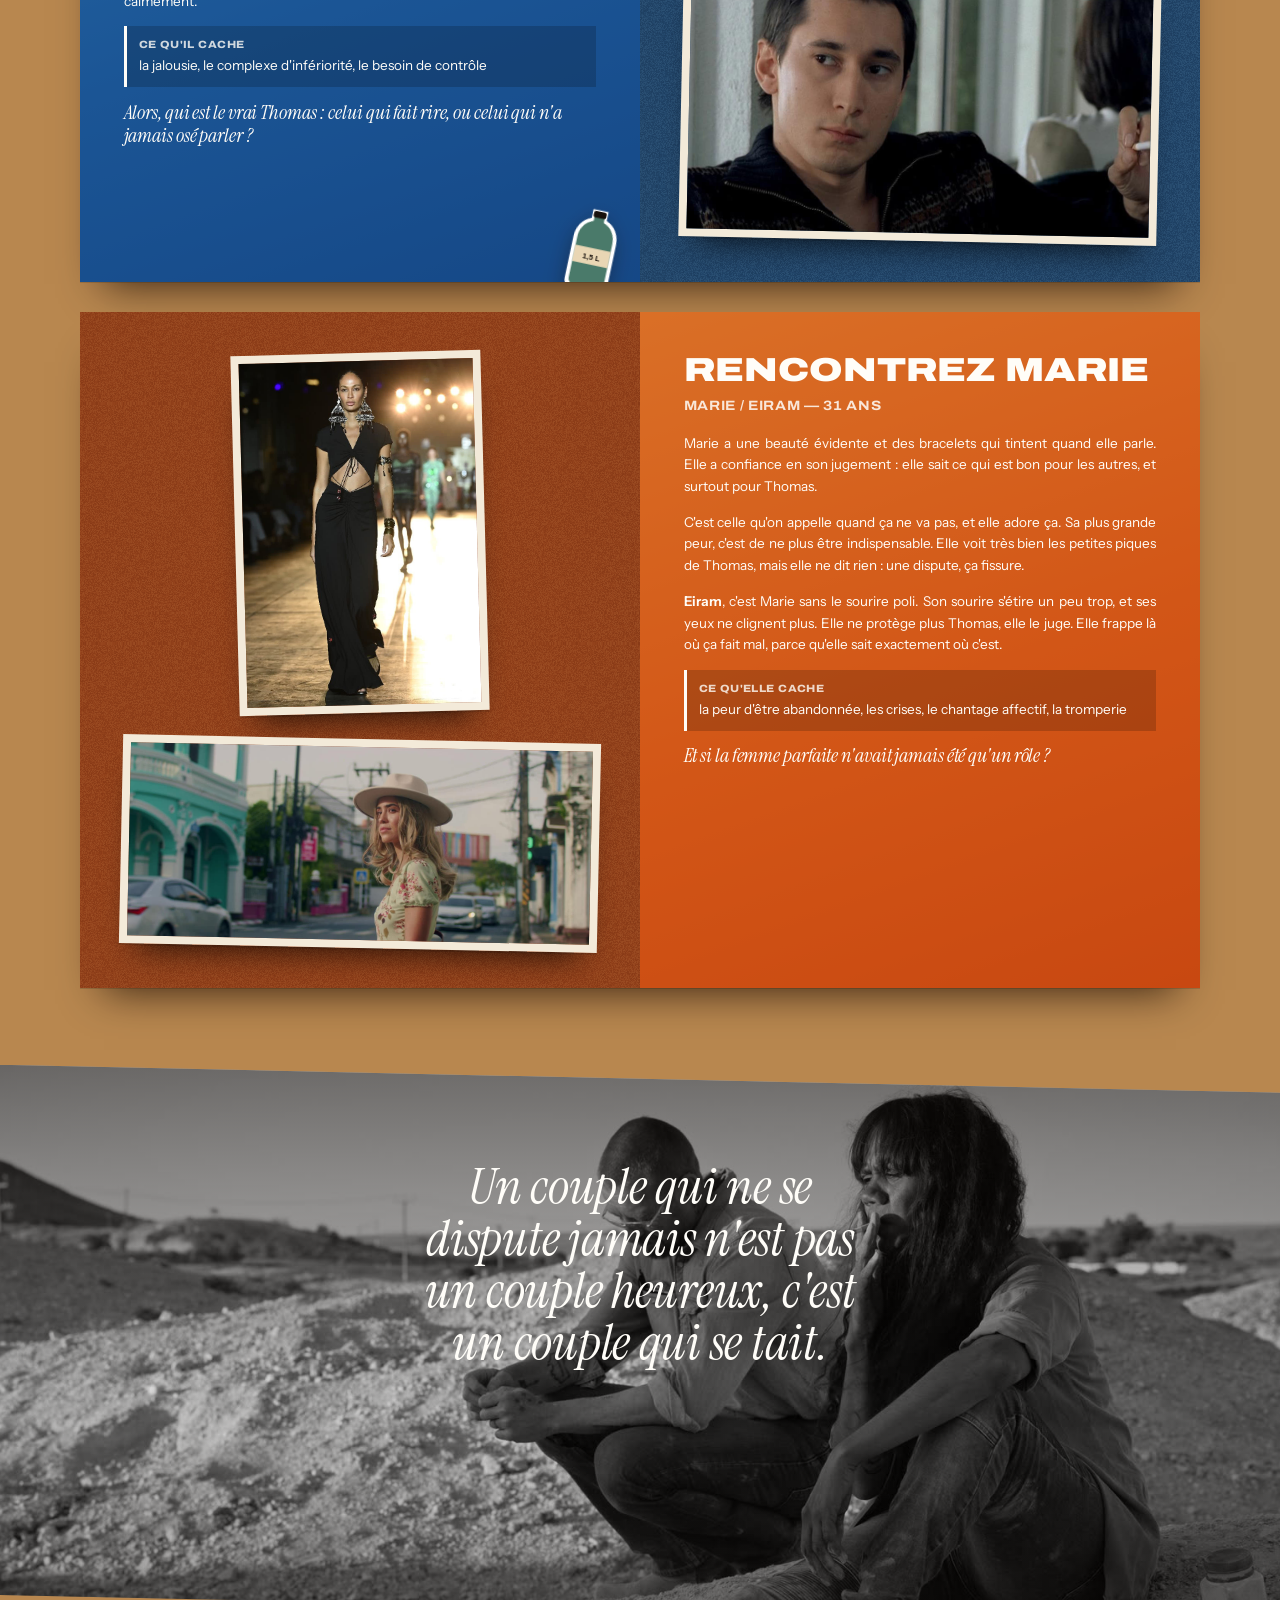
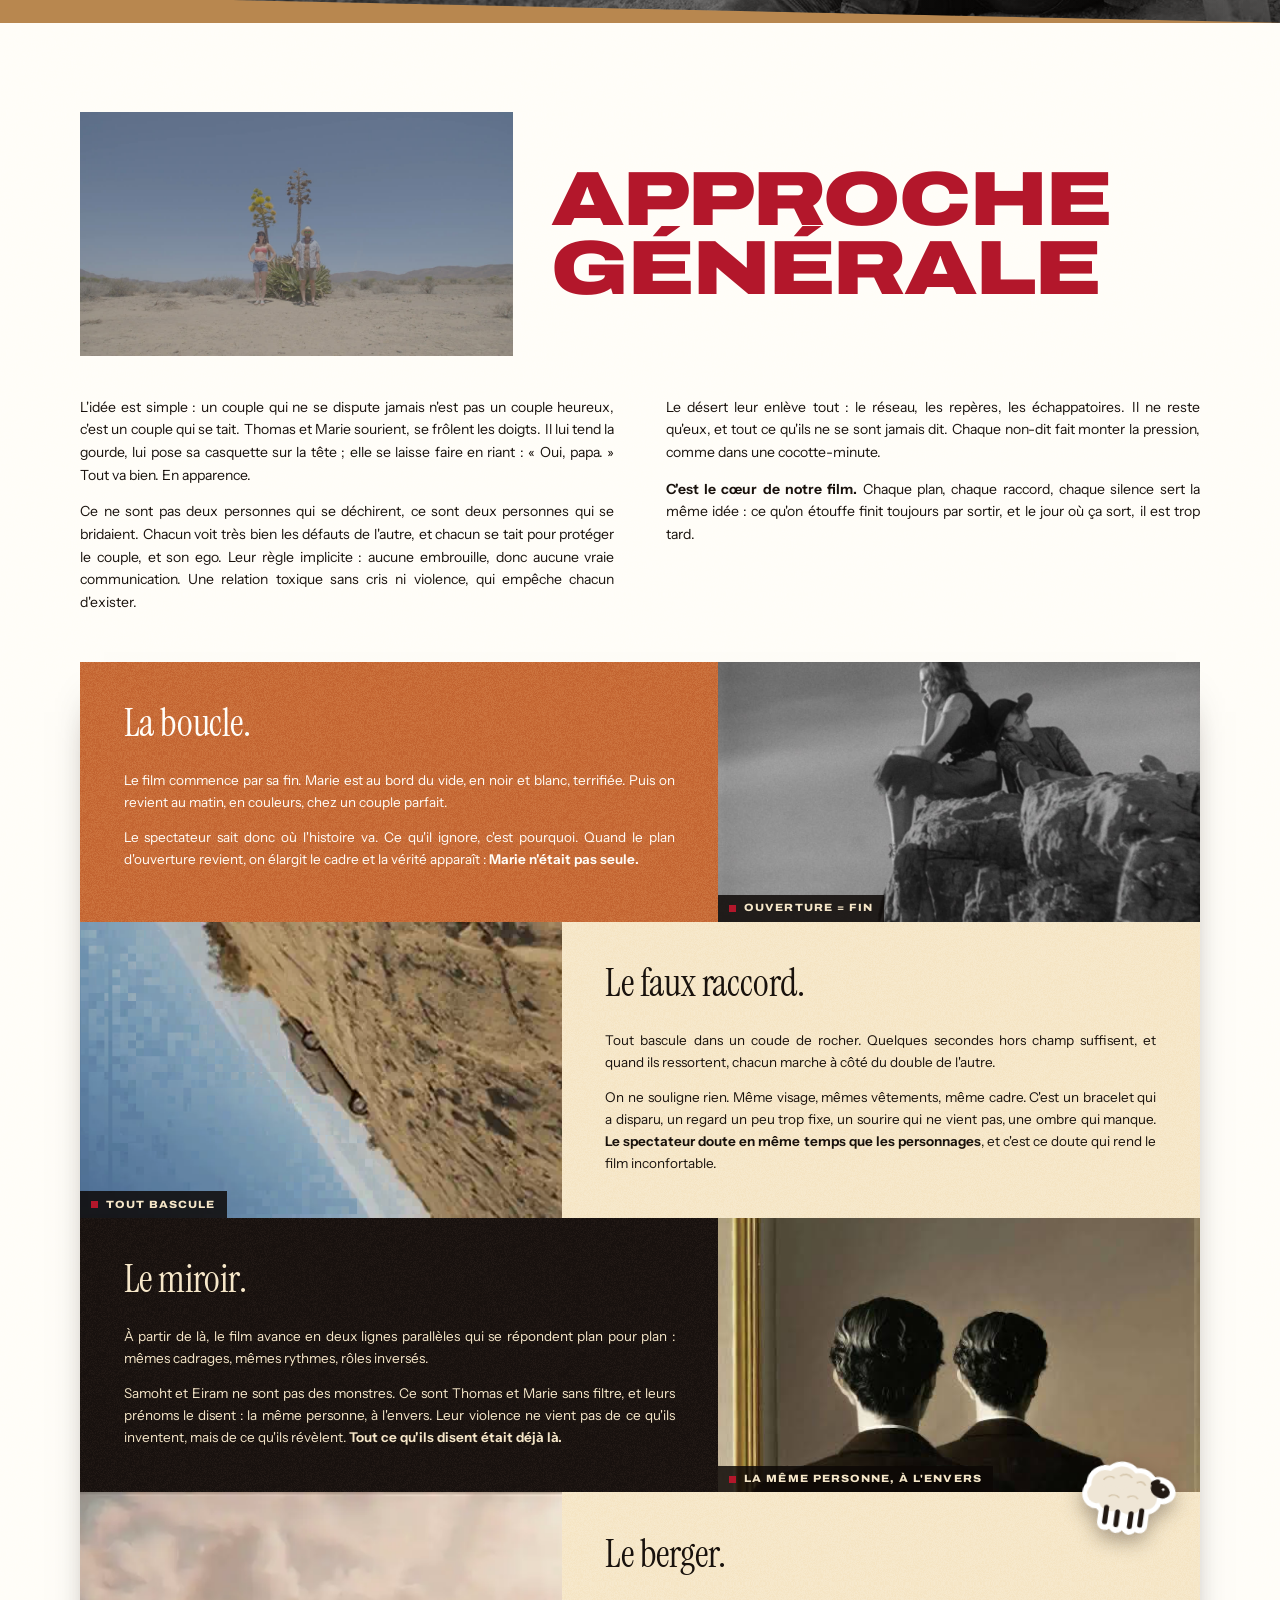
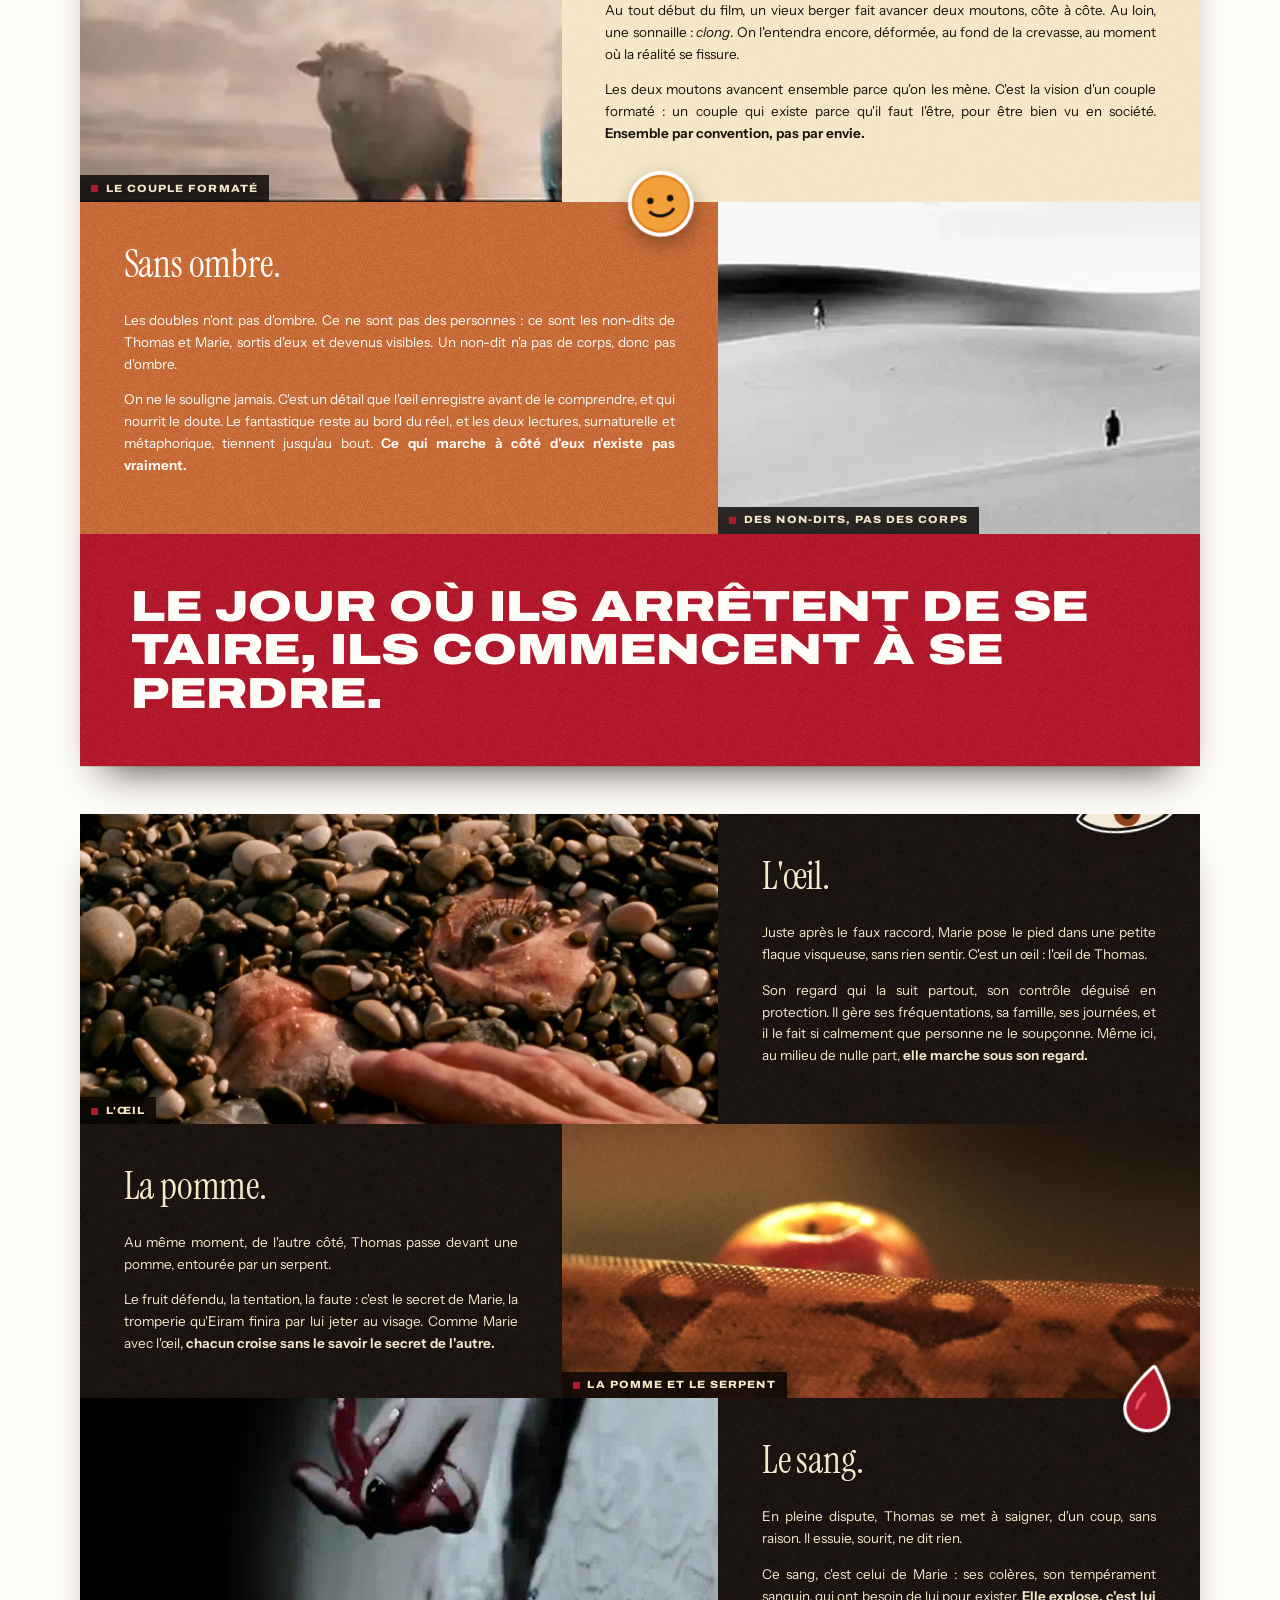
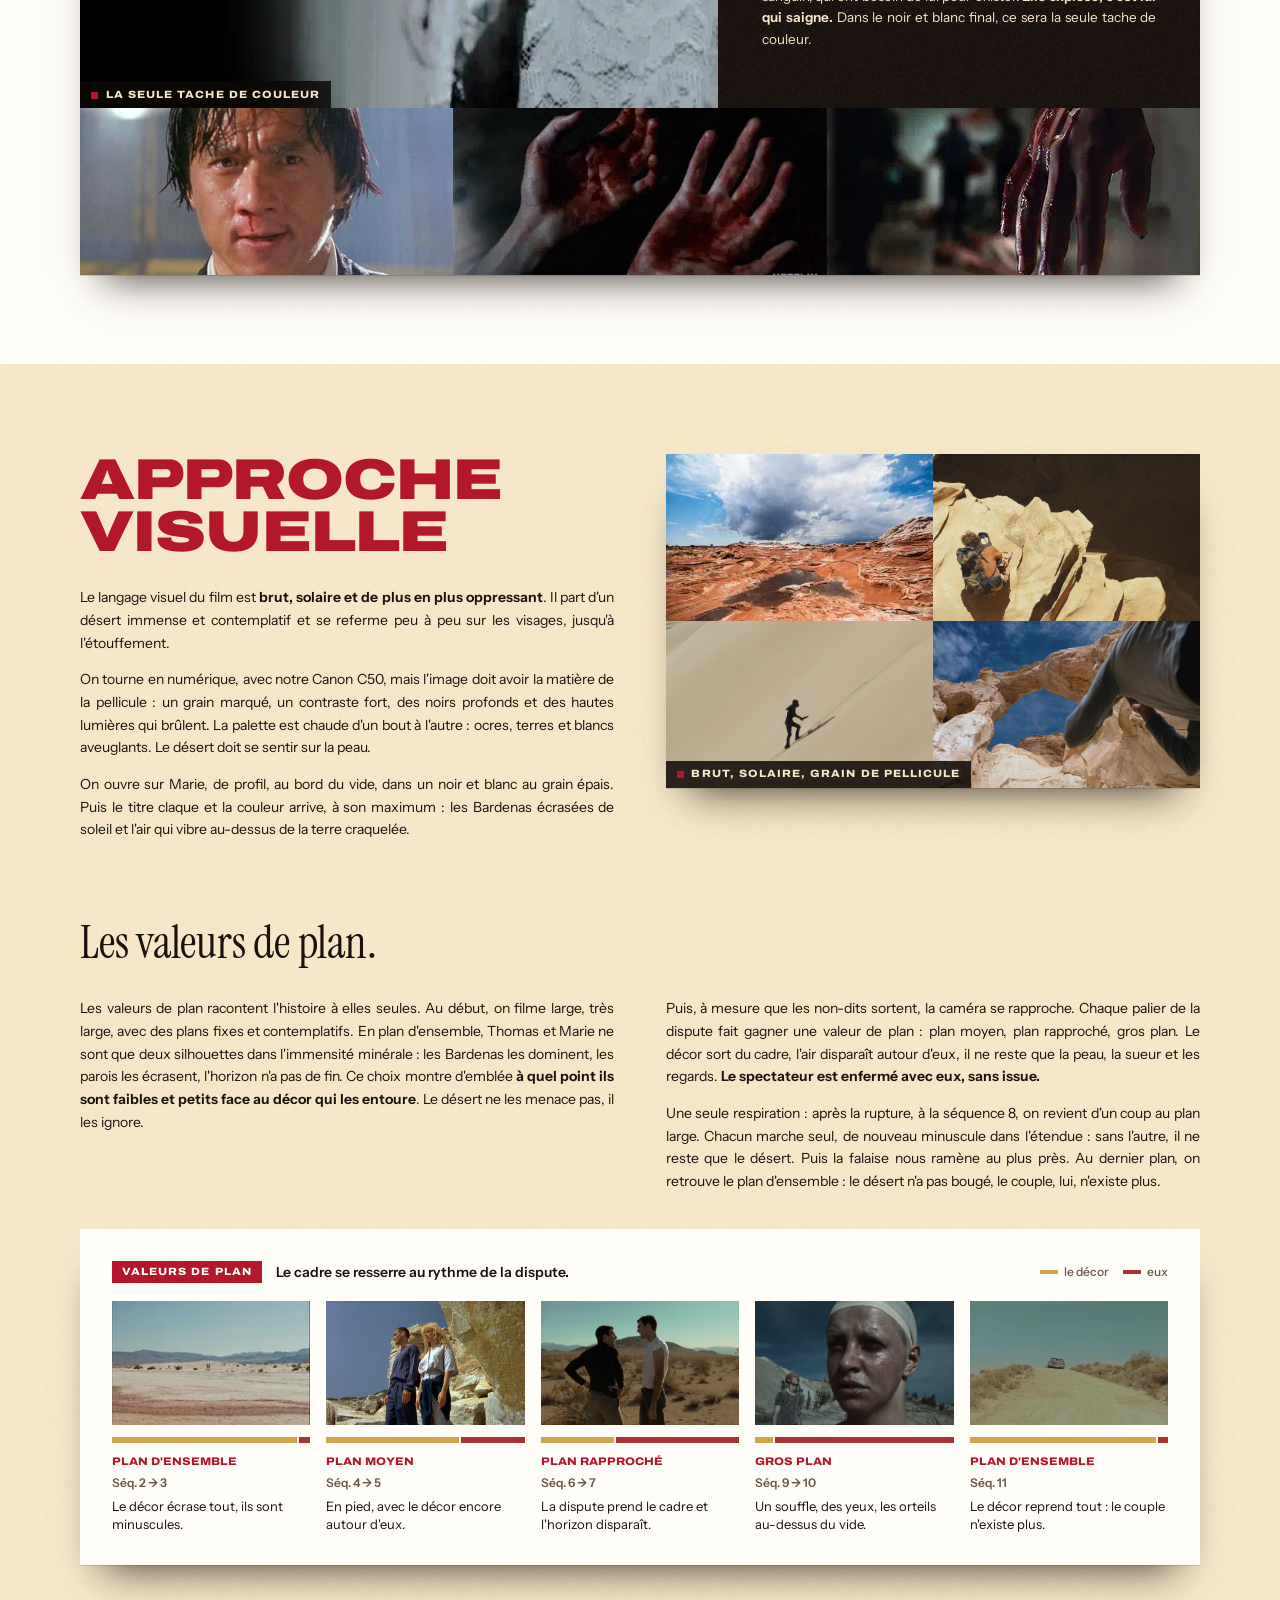
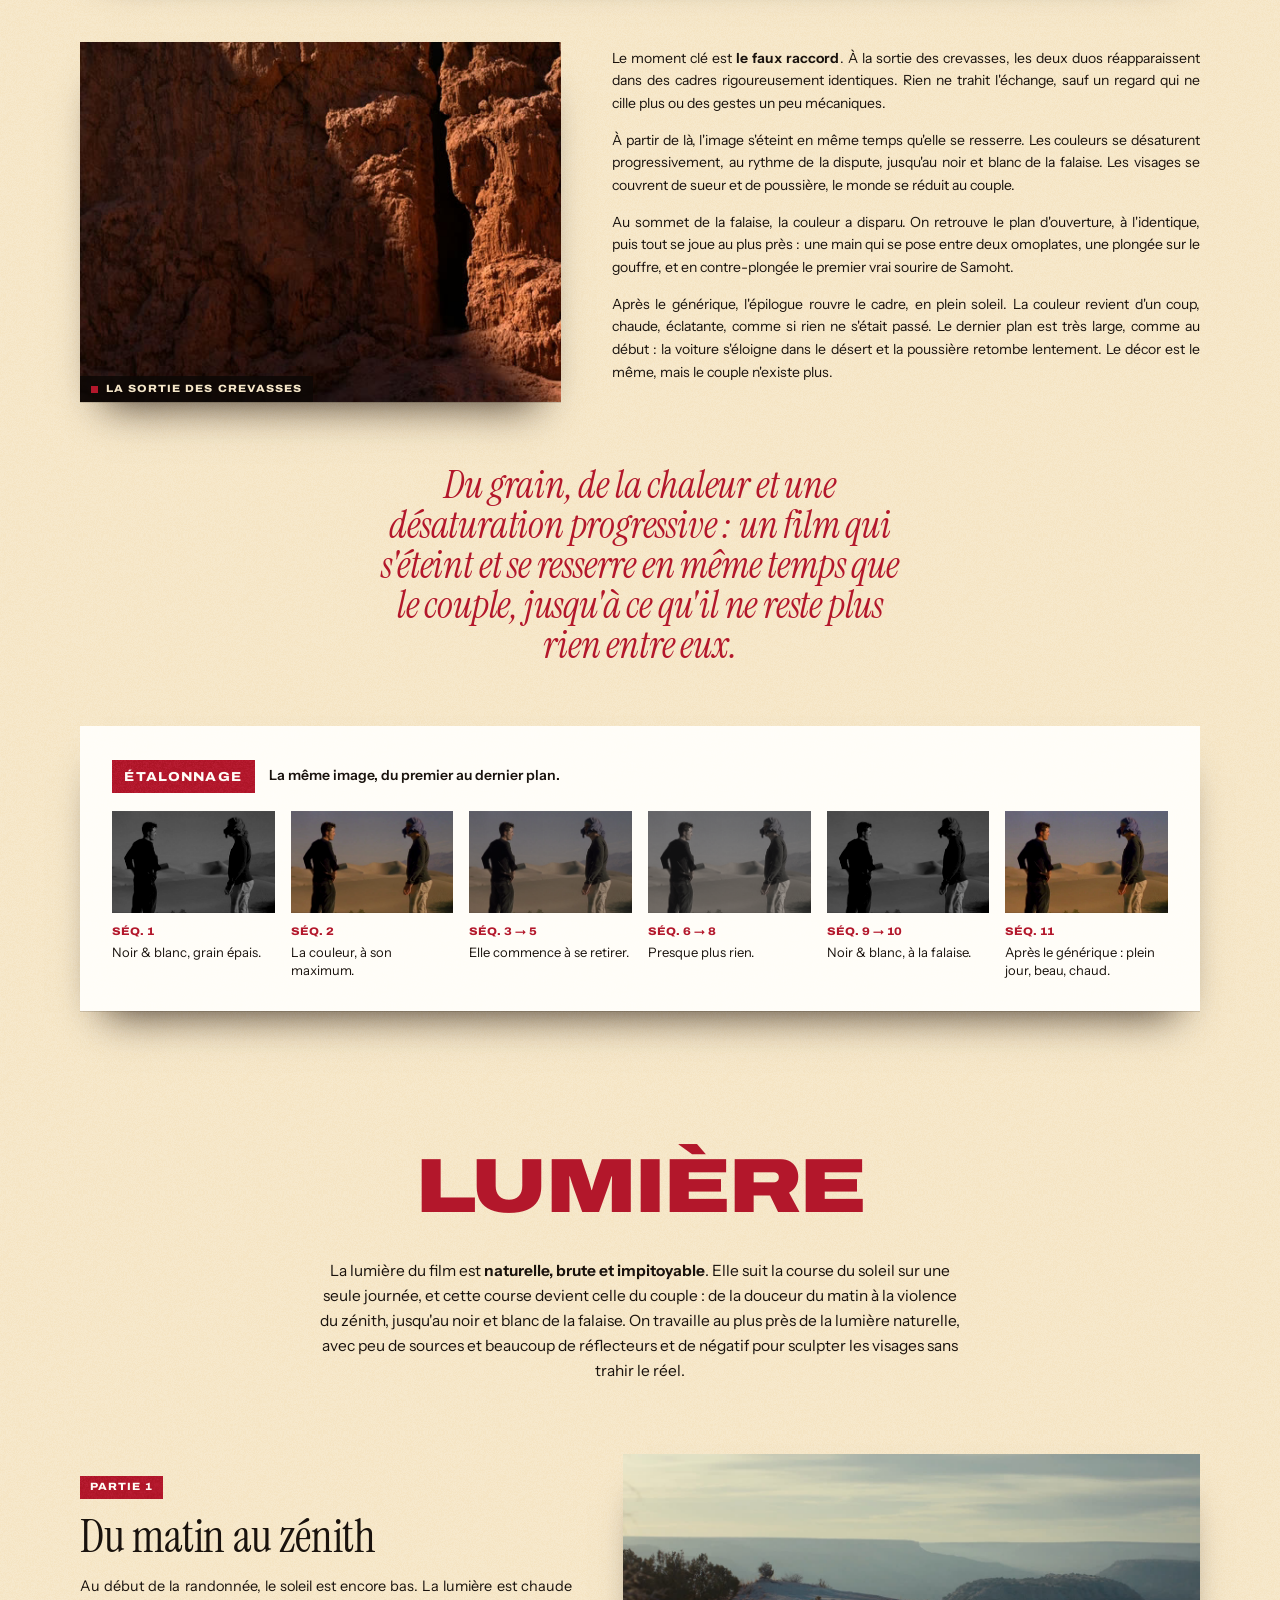
==== commit 14066c34: "Barreaux de Sable : on ne voit pas Thomas tomber - traitement, séquence 10 : la poussée, sans la chu" ====
--- a/les-barreaux-de-sable/index.html
+++ b/les-barreaux-de-sable/index.html
@@ -165,7 +165,7 @@
           <article class="seq"><figure><img class="ref" src="img/ref/mirage-walk.jpg" alt="" loading="lazy"></figure><div class="seq__text"><span class="seq__n">Séquence 7</span><h4>La rupture</h4><p>Le soleil est au zénith et la lumière efface les ombres. Marie, le visage vide, tourne le dos à Samoht et part vers les reliefs. «&nbsp;Fais ta crise toute seule&nbsp;!&nbsp;» Elle ne se retourne pas. Dans un plan large symétrique, Thomas fait de même, la carte froissée dans la main, et Eiram ne le rappelle pas. Sur le visage des doubles, aucun triomphe, seulement du soulagement, comme s'ils venaient de poser un sac trop lourd. Puis leurs silhouettes se dissolvent dans la réverbération, comme un mirage.</p></div></article>
           <article class="seq"><figure><img class="ref" src="img/ref/footprints.jpg" alt="" loading="lazy"></figure><div class="seq__text"><span class="seq__n">Séquence 8</span><h4>La solitude</h4><p>Les couleurs pâlissent. Thomas marche seul, minuscule dans une plaine sans arbre, sans oiseau, sans ombre, avec pour seul bruit son cœur qui cogne dans ses tempes. Par réflexe, il tourne la tête pour parler à quelqu'un, mais il n'y a personne. Dans son univers, Marie porte toujours la casquette de Thomas&nbsp;; sa main cherche une autre main à côté d'elle et se referme sur le vide. Derrière chacun, une seule ligne d'empreintes. Au loin, la falaise.</p></div></article>
           <article class="seq"><figure><img class="ref" src="img/ref/bw-apart.webp" alt="" loading="lazy"></figure><div class="seq__text"><span class="seq__n">Séquence 9</span><h4>Seuls face au vide</h4><p>Noir et blanc, avec le même grain qu'à l'ouverture&nbsp;: avec le couple, les couleurs sont mortes. Thomas débouche sur le plateau, avance jusqu'au bord et s'arrête face au canyon. Même plateau, même cadre, même axe&nbsp;: Marie arrive à son tour dans son univers, exactement au même endroit. Le vent tombe d'un coup et on retrouve le plan d'ouverture, à l'identique. Ils ne se croisent pas et ne se voient pas&nbsp;: chacun fait face au vide, seul.</p></div></article>
-          <article class="seq"><figure><img class="ref" src="img/ref/bw-push.jpg" alt="" style="object-position: 84% 28%" loading="lazy"></figure><div class="seq__text"><span class="seq__n">Séquence 10</span><h4>Le piège du miroir</h4><p>Au premier plan, de dos, Samoht, qu'on n'a pas vu arriver. Il pose la main à plat entre les omoplates de Thomas et pousse, sans un mot. Plongée sur le gouffre&nbsp;: le corps disparaît dans l'ombre du canyon, comme les cailloux de l'ouverture. En contre-plongée, Samoht sourit, et pour la première fois c'est un vrai sourire. Match cut, même cadre&nbsp;: Eiram sourit aussi, les cheveux lâchés. Marie n'est plus là. La SynthWave et les voix explosent comme à l'ouverture, puis coupe au noir.</p></div></article>
+          <article class="seq"><figure><img class="ref" src="img/ref/bw-push.jpg" alt="" style="object-position: 84% 28%" loading="lazy"></figure><div class="seq__text"><span class="seq__n">Séquence 10</span><h4>Le piège du miroir</h4><p>Au premier plan, de dos, Samoht, qu'on n'a pas vu arriver. Il pose la main à plat entre les omoplates de Thomas et pousse, sans un mot. On ne le voit pas tomber. En contre-plongée, Samoht sourit, et pour la première fois c'est un vrai sourire. Match cut, même cadre&nbsp;: Eiram sourit aussi, les cheveux lâchés. Marie n'est plus là. La SynthWave et les voix explosent comme à l'ouverture, puis coupe au noir.</p></div></article>
           <article class="seq seq--epi"><figure><img src="img/ref/truck-cab.jpg" alt="" width="1200" height="630" loading="lazy"></figure><div class="seq__text"><span class="seq__n">Séquence 11 · Épilogue</span><h4>Le parking</h4><p>Après le générique. Plein jour, il fait beau, il fait chaud. Sur le parking au pied des Bardenas, Samoht et Eiram se retrouvent enfin devant la voiture. Ils se regardent et comprennent sans un mot qu'ils sont deux inconnus. Ils montent sans se parler, les portières claquent, le moteur démarre. Un plan très large et très long&nbsp;: la voiture s'éloigne dans le désert et la poussière retombe lentement. Le décor n'a pas bougé, mais le couple n'existe plus.</p></div></article>
         </div>
       </div>
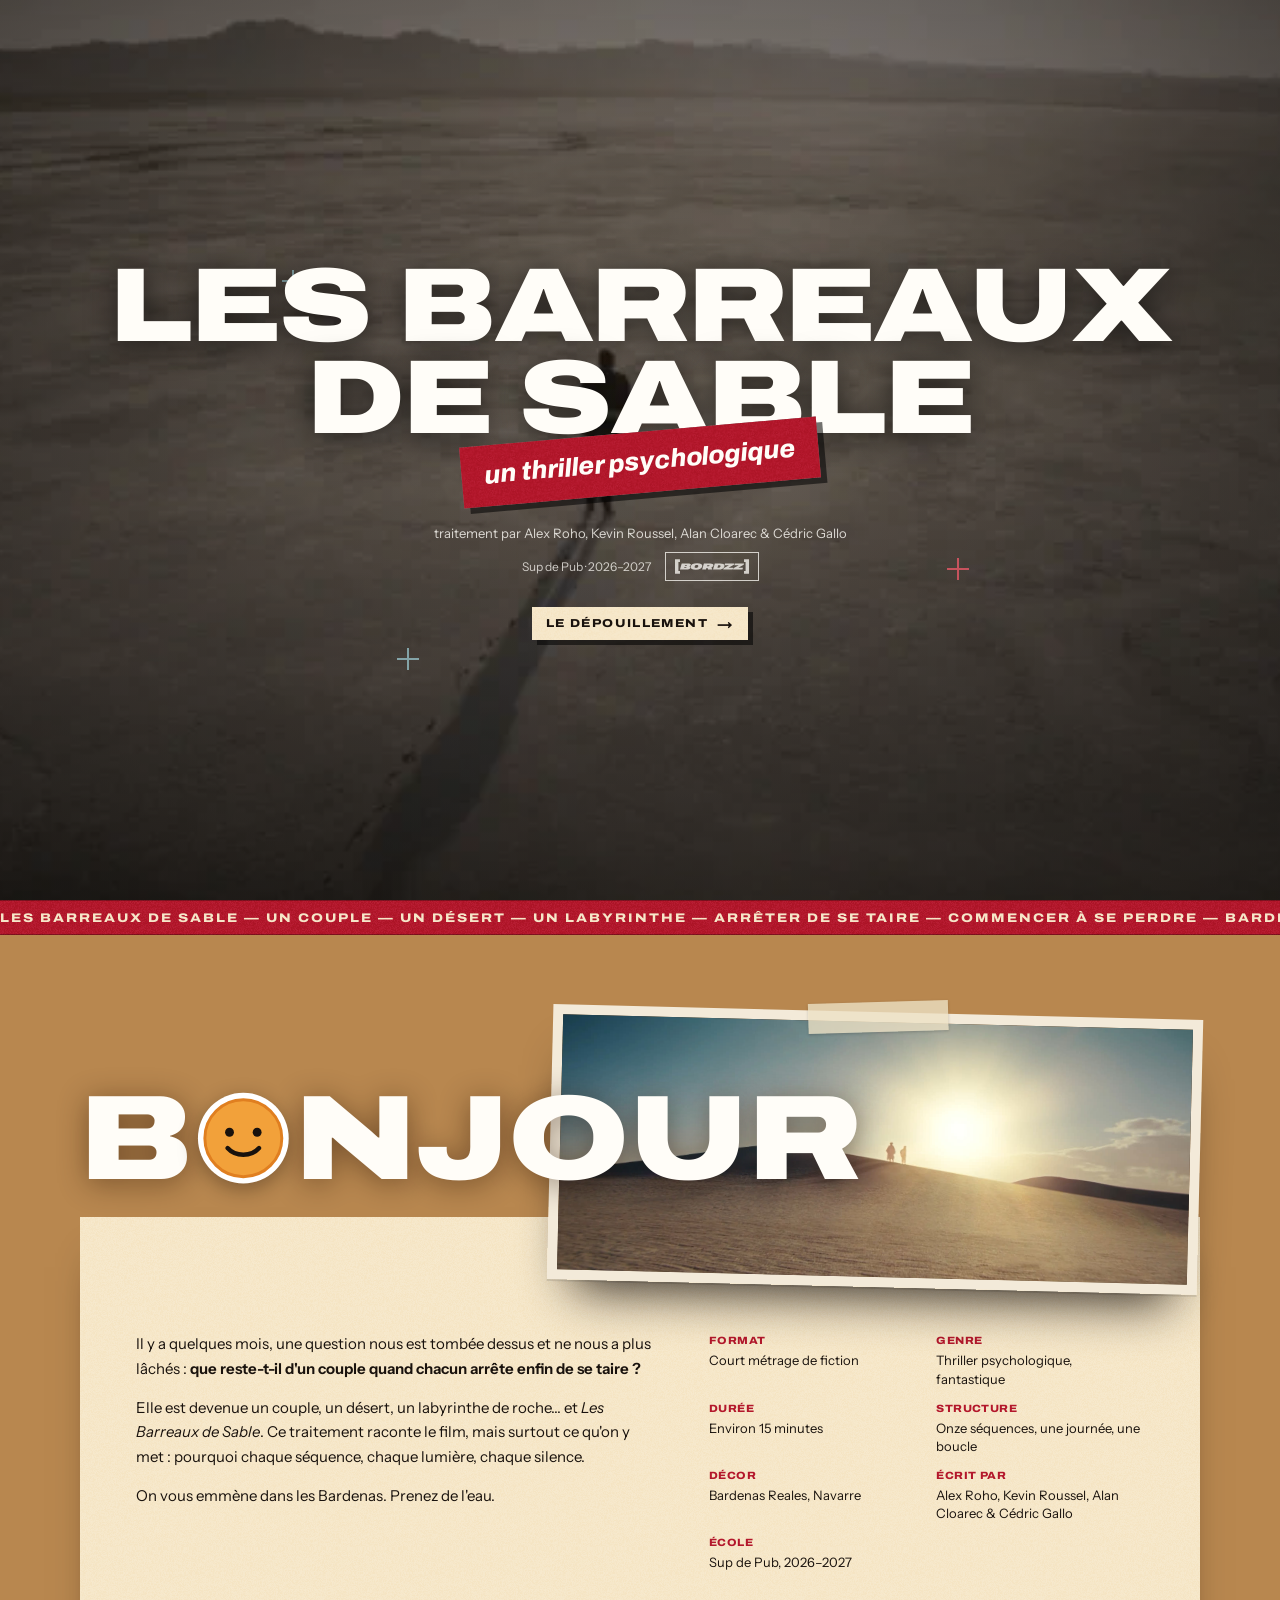
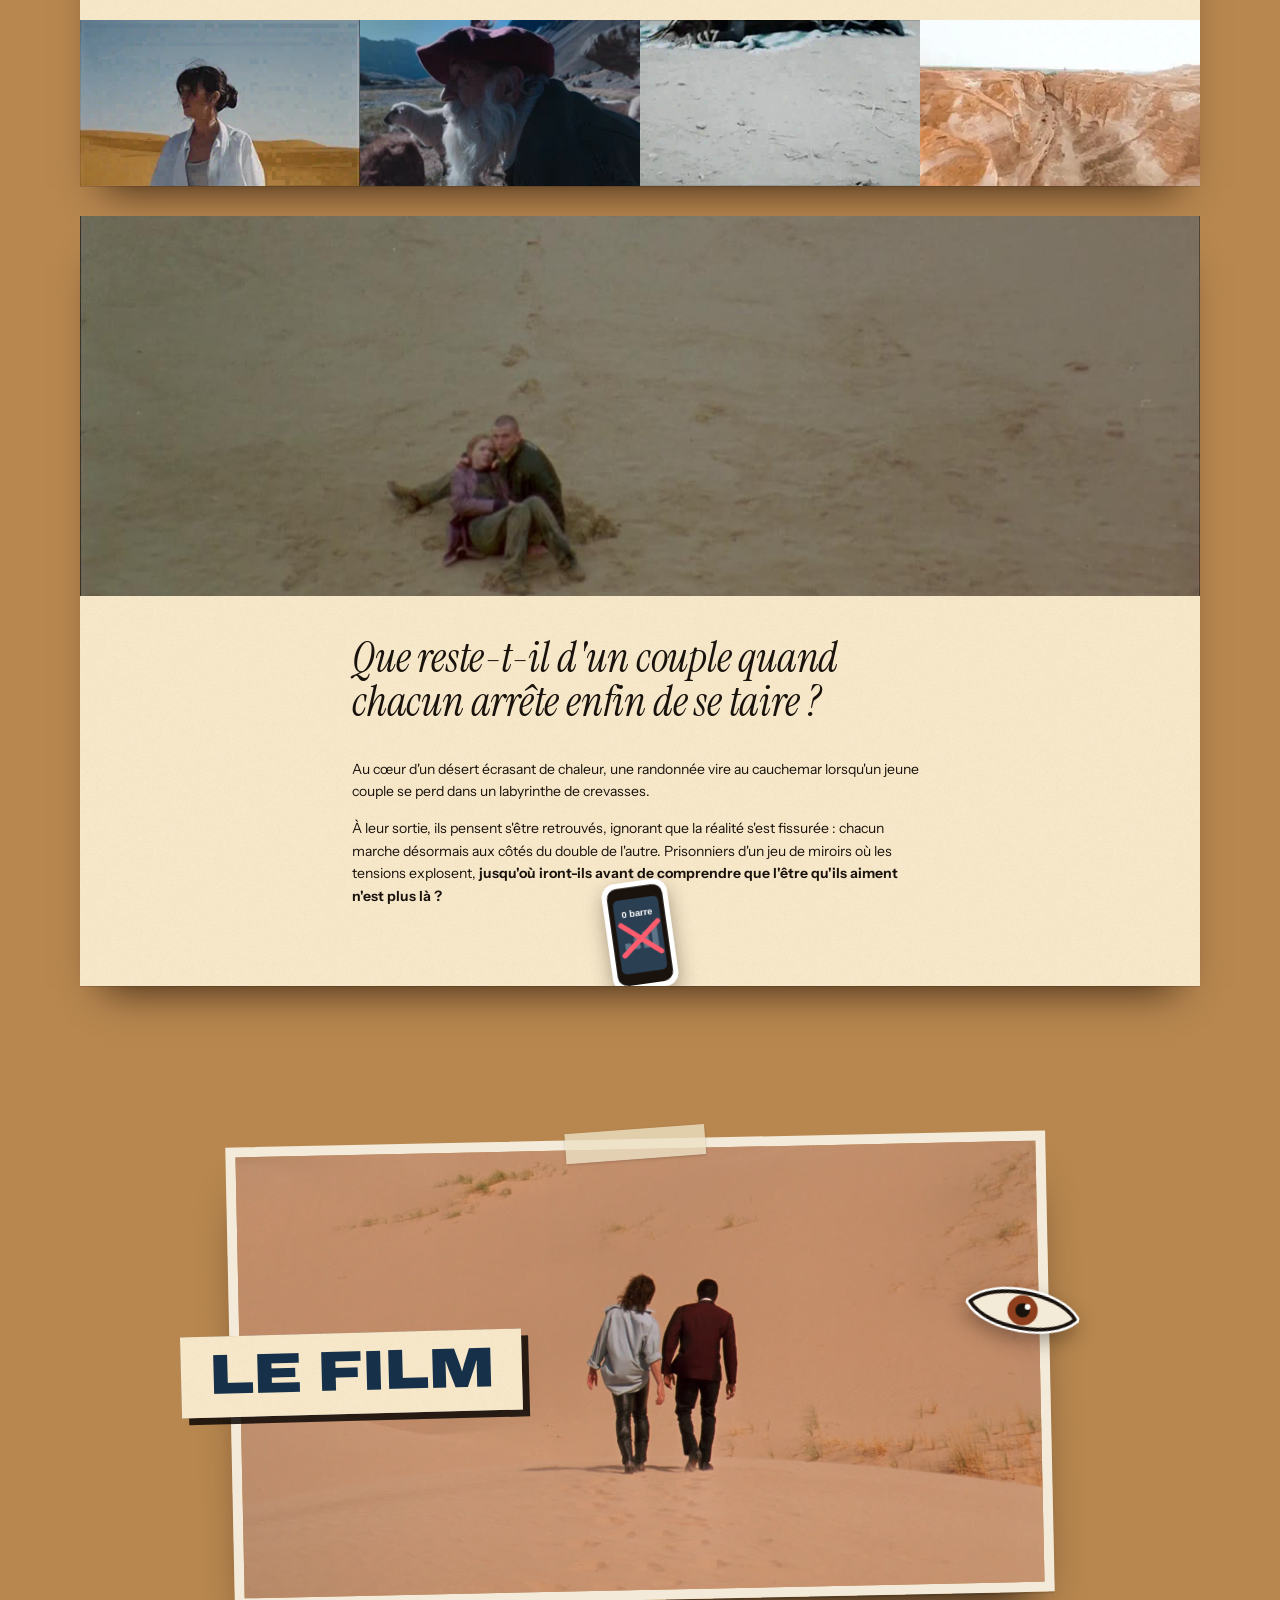
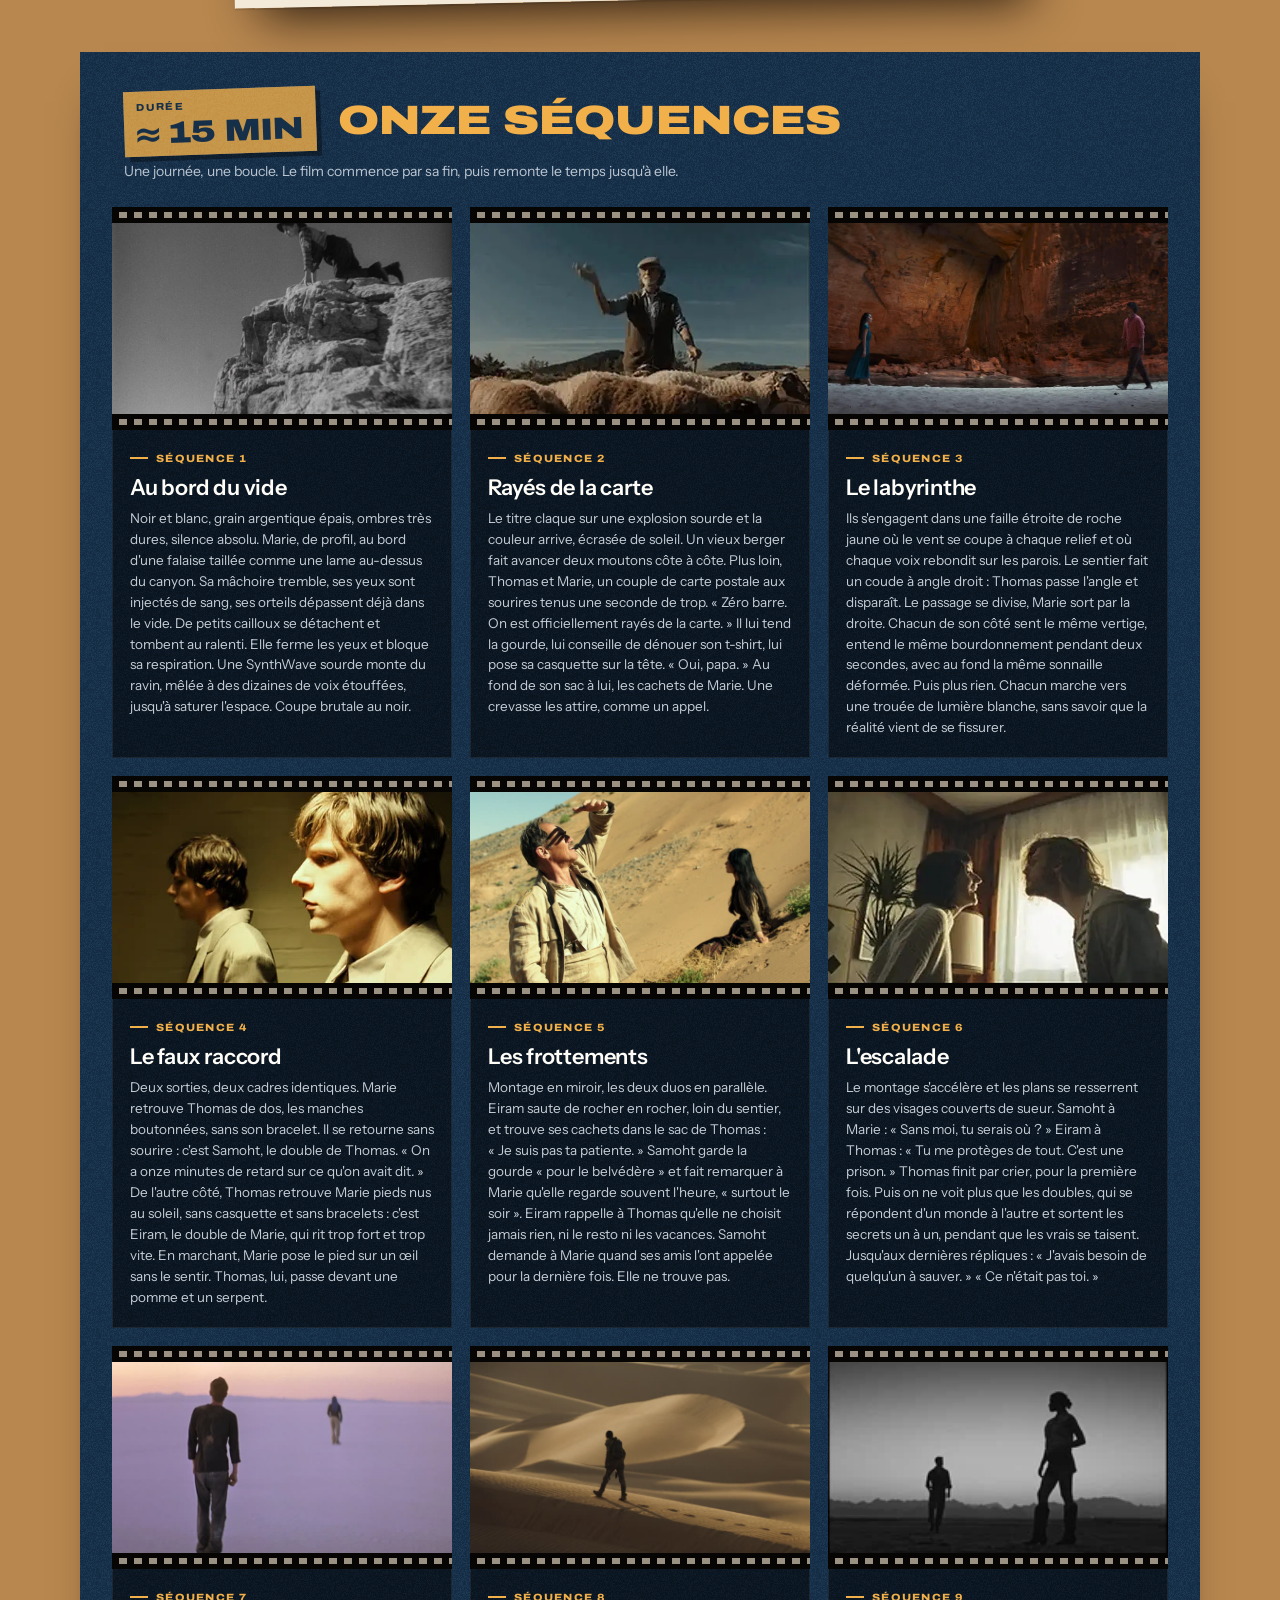
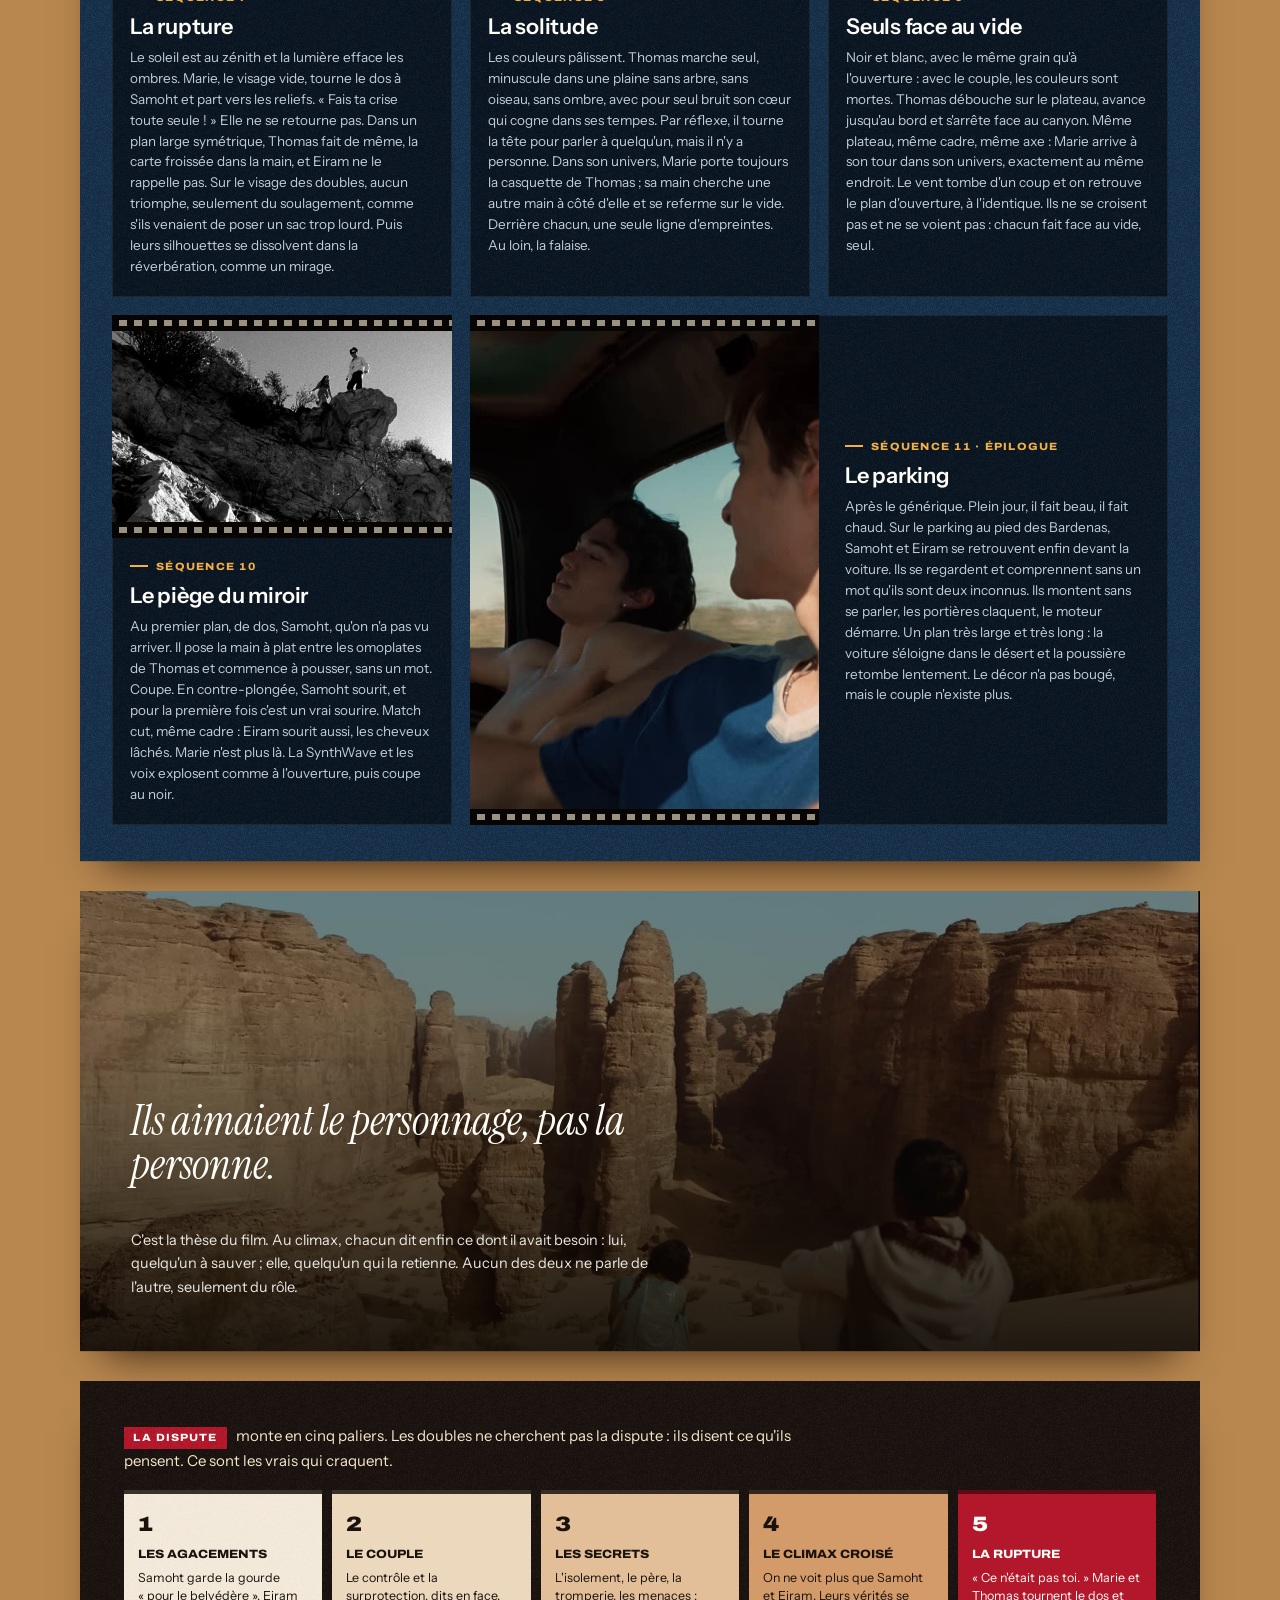
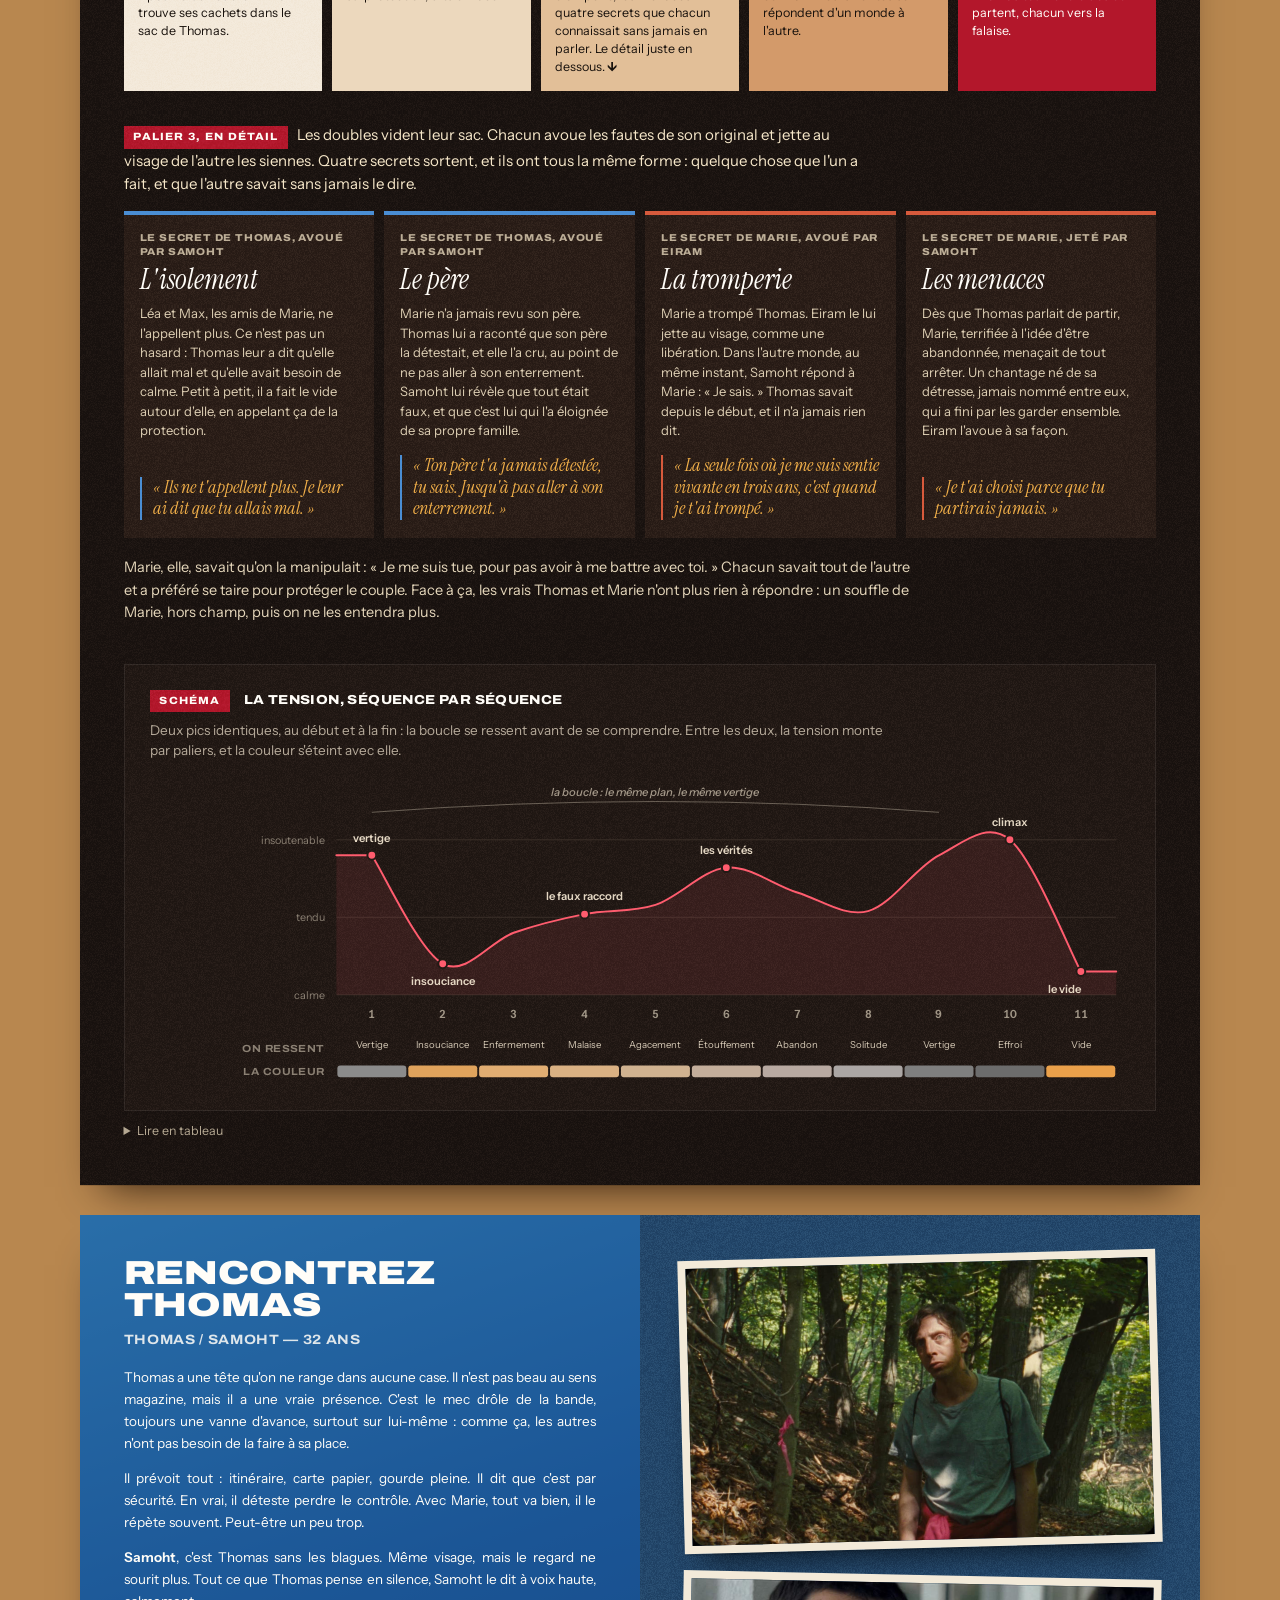
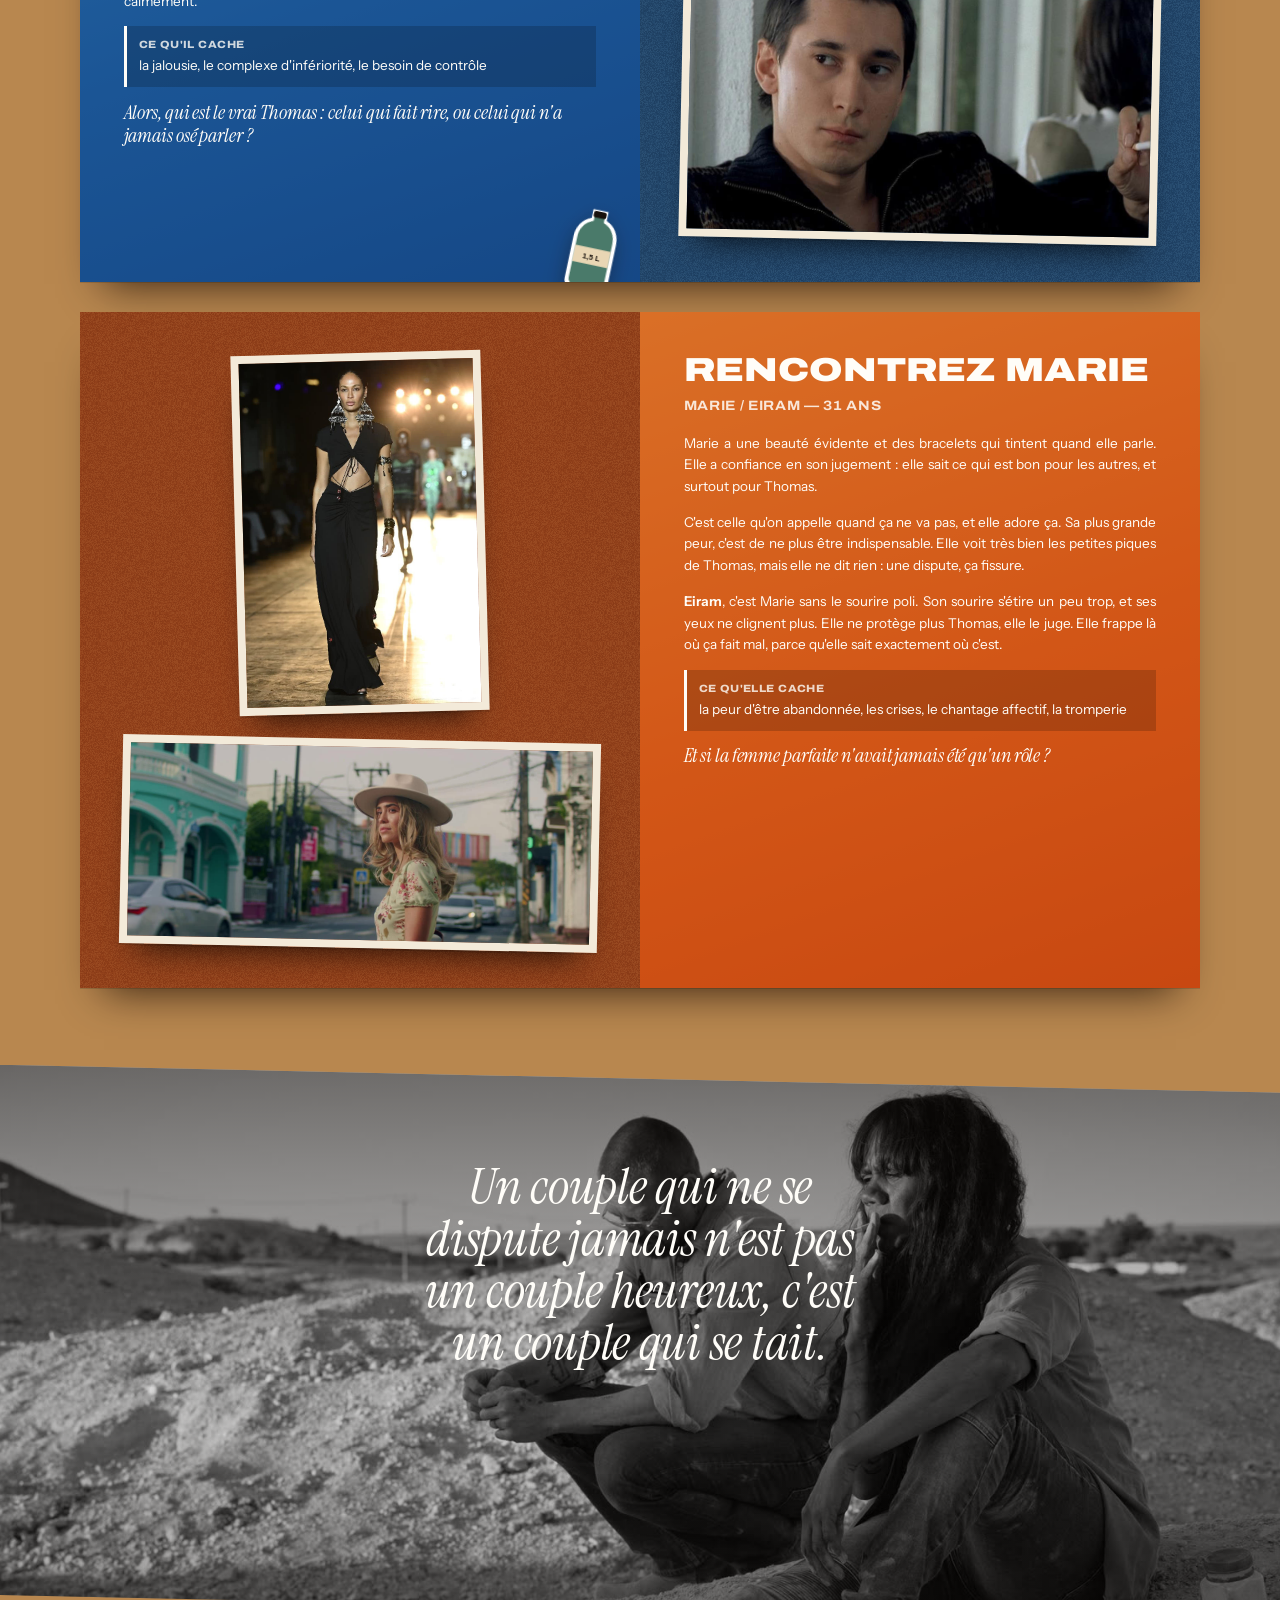
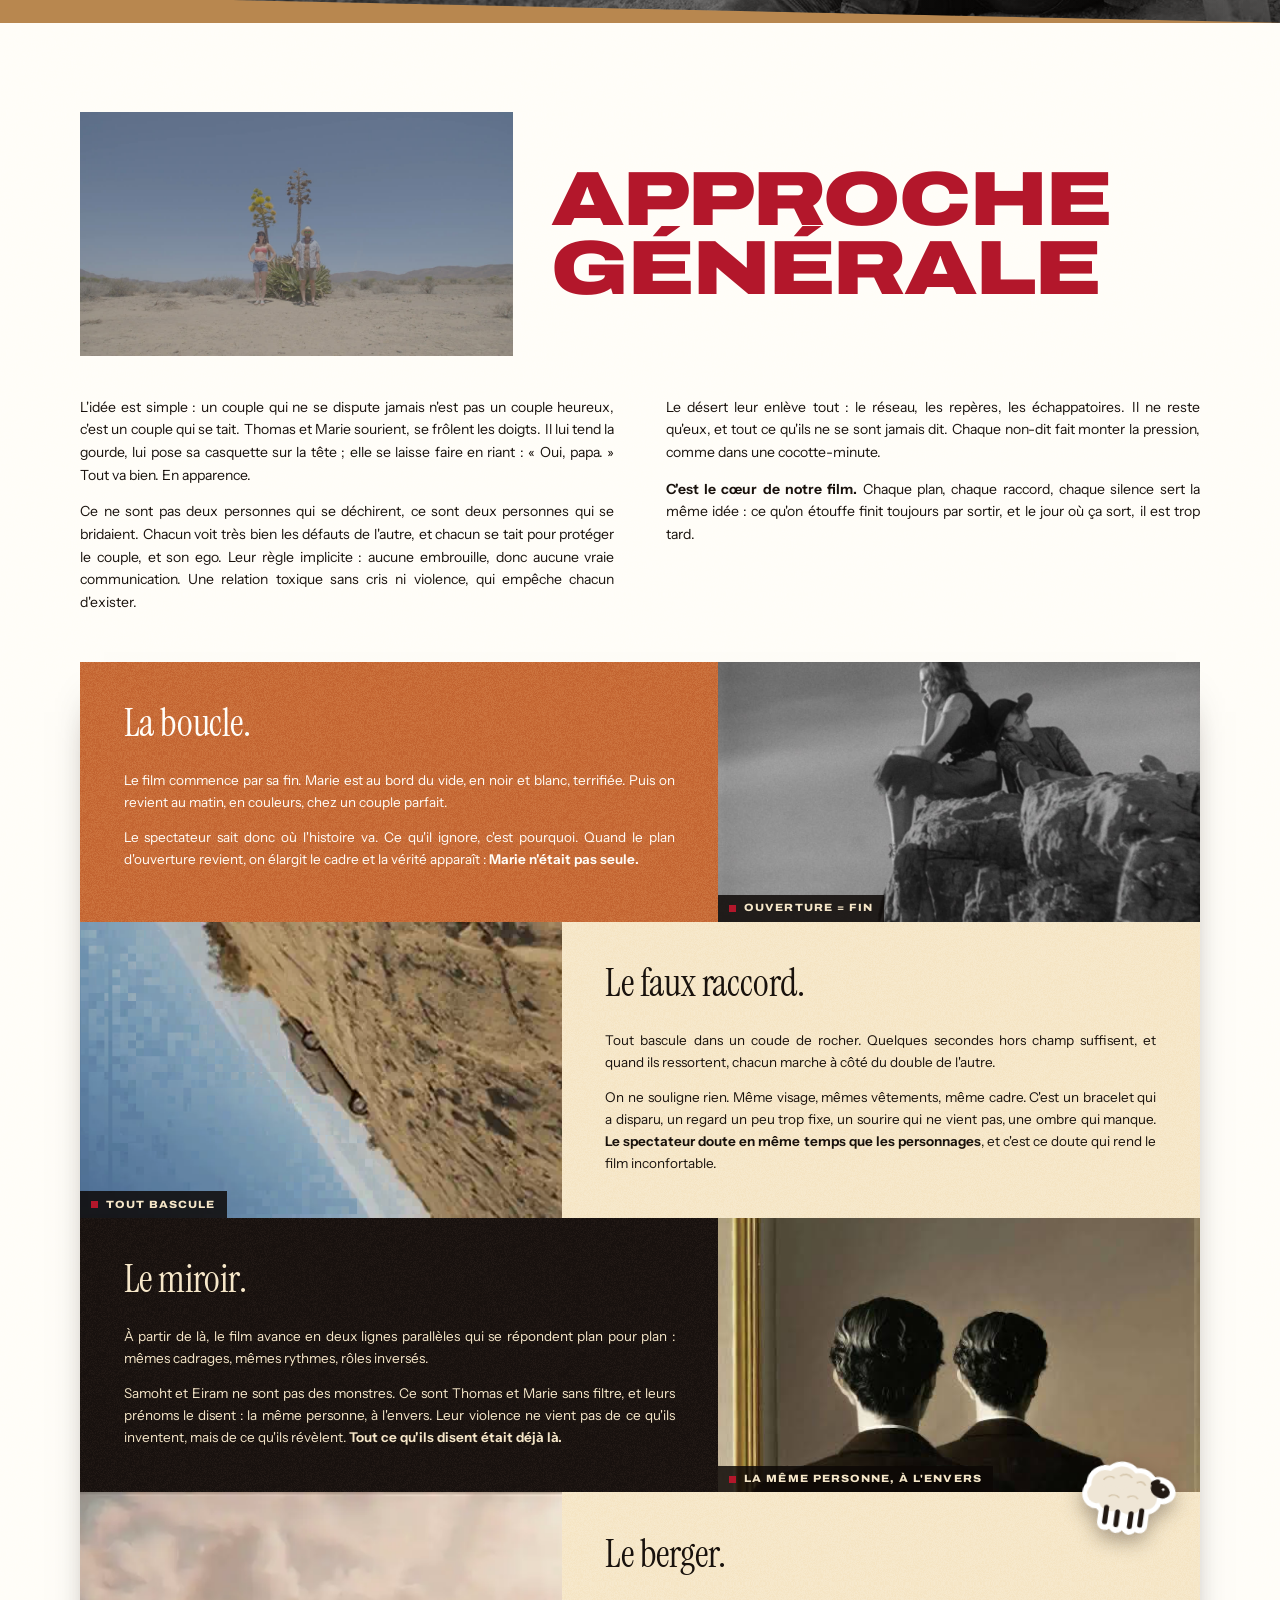
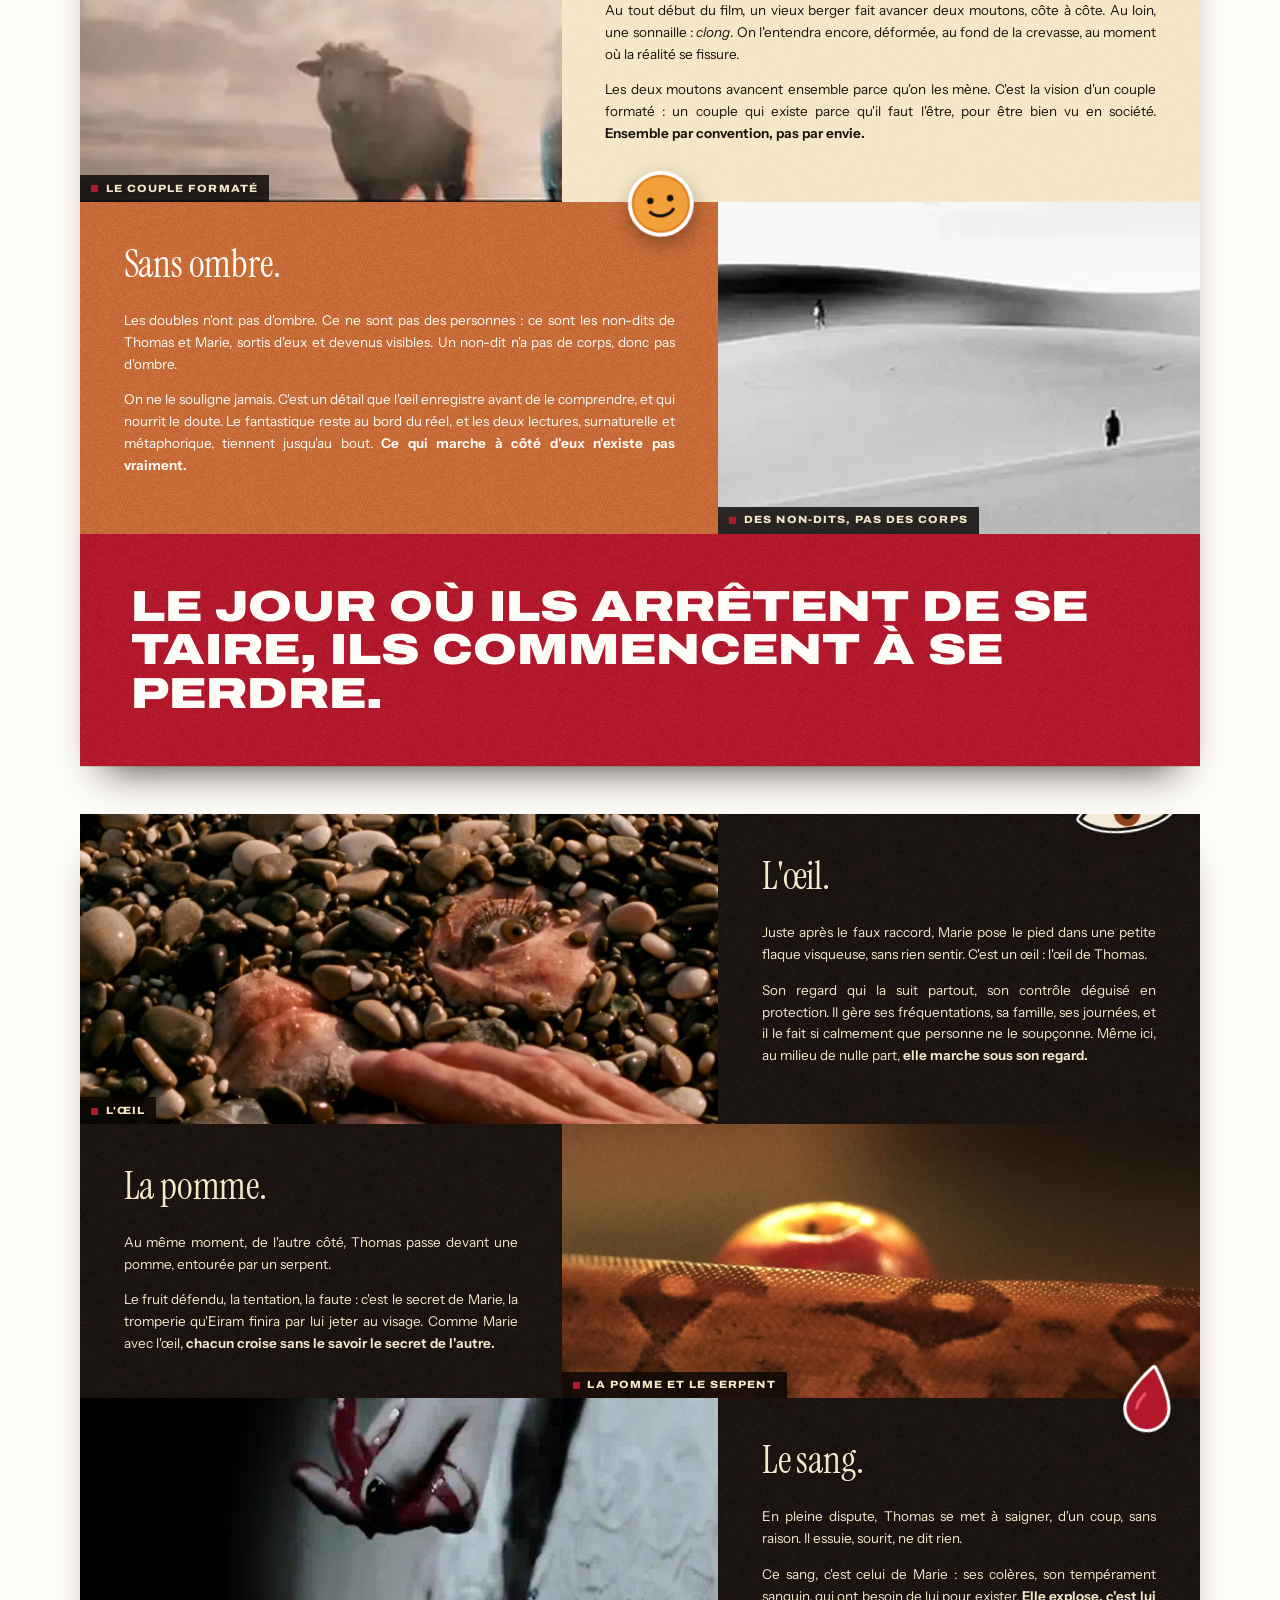
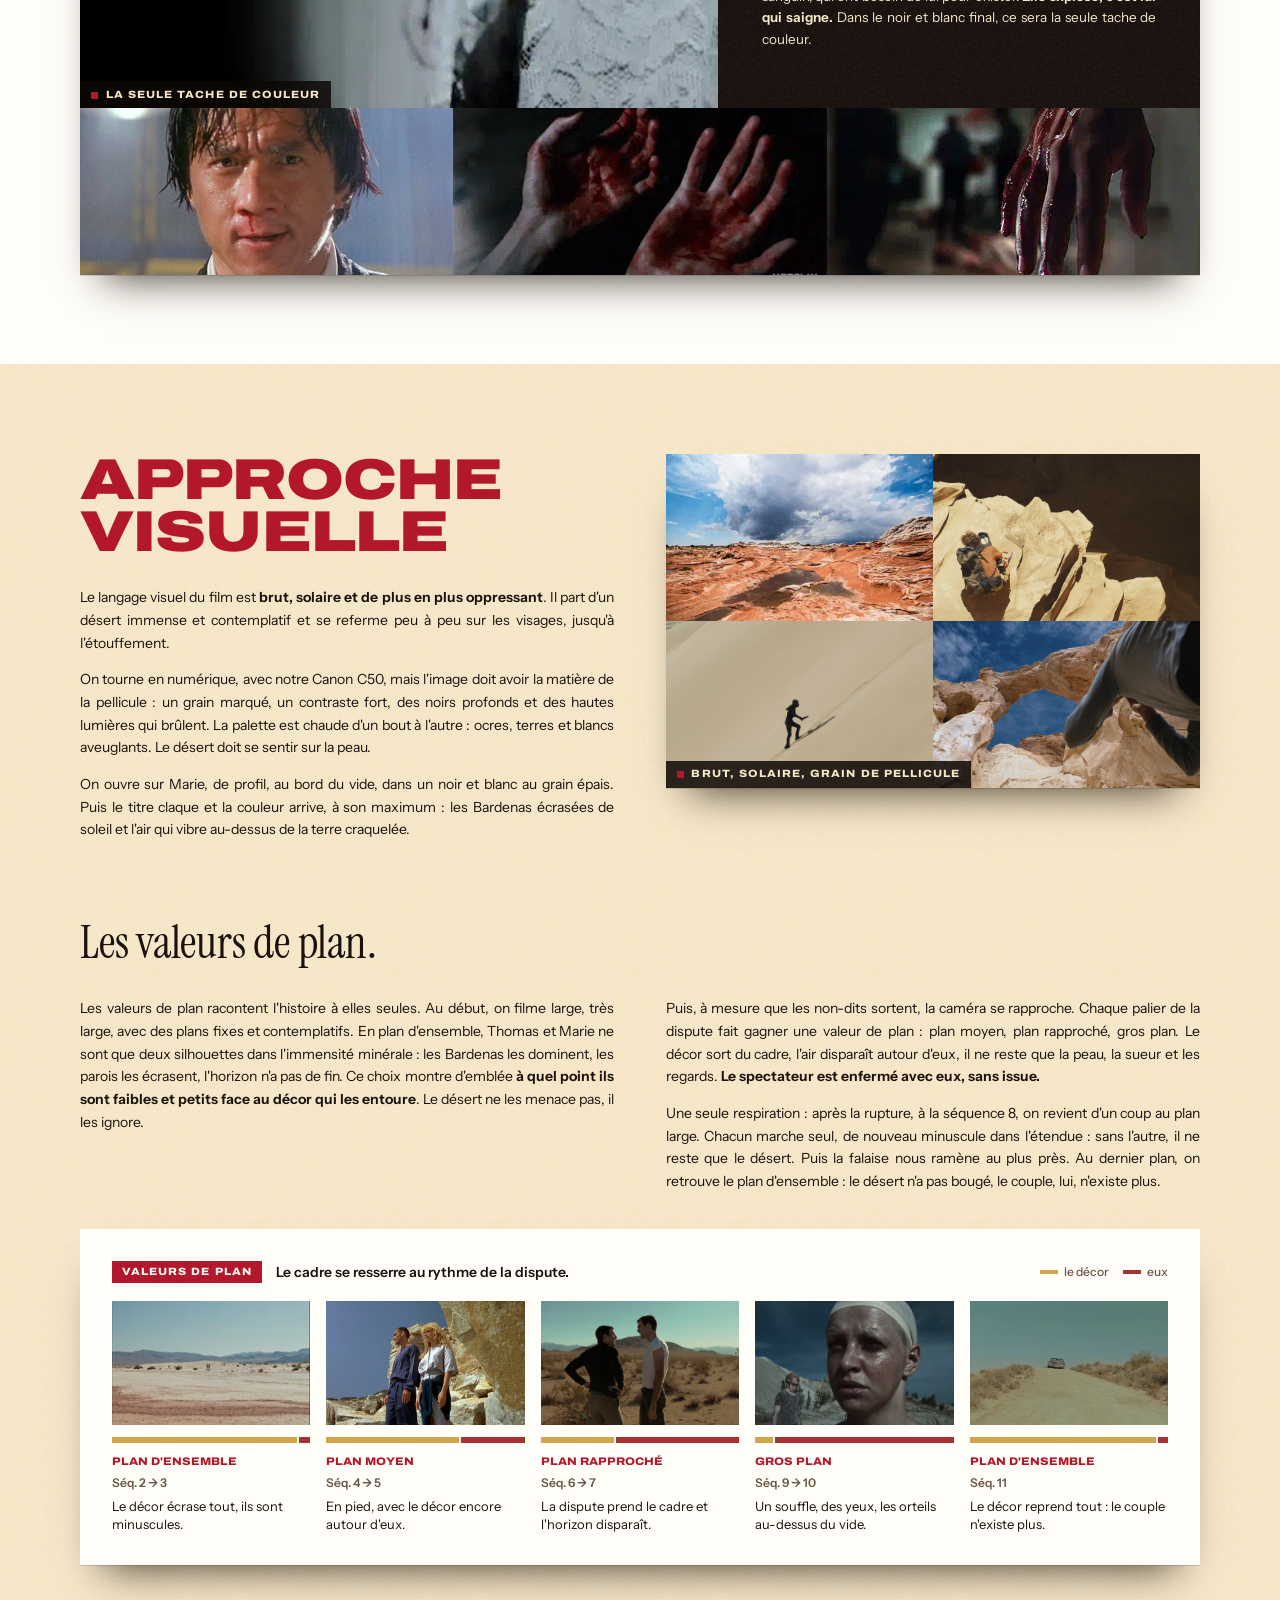
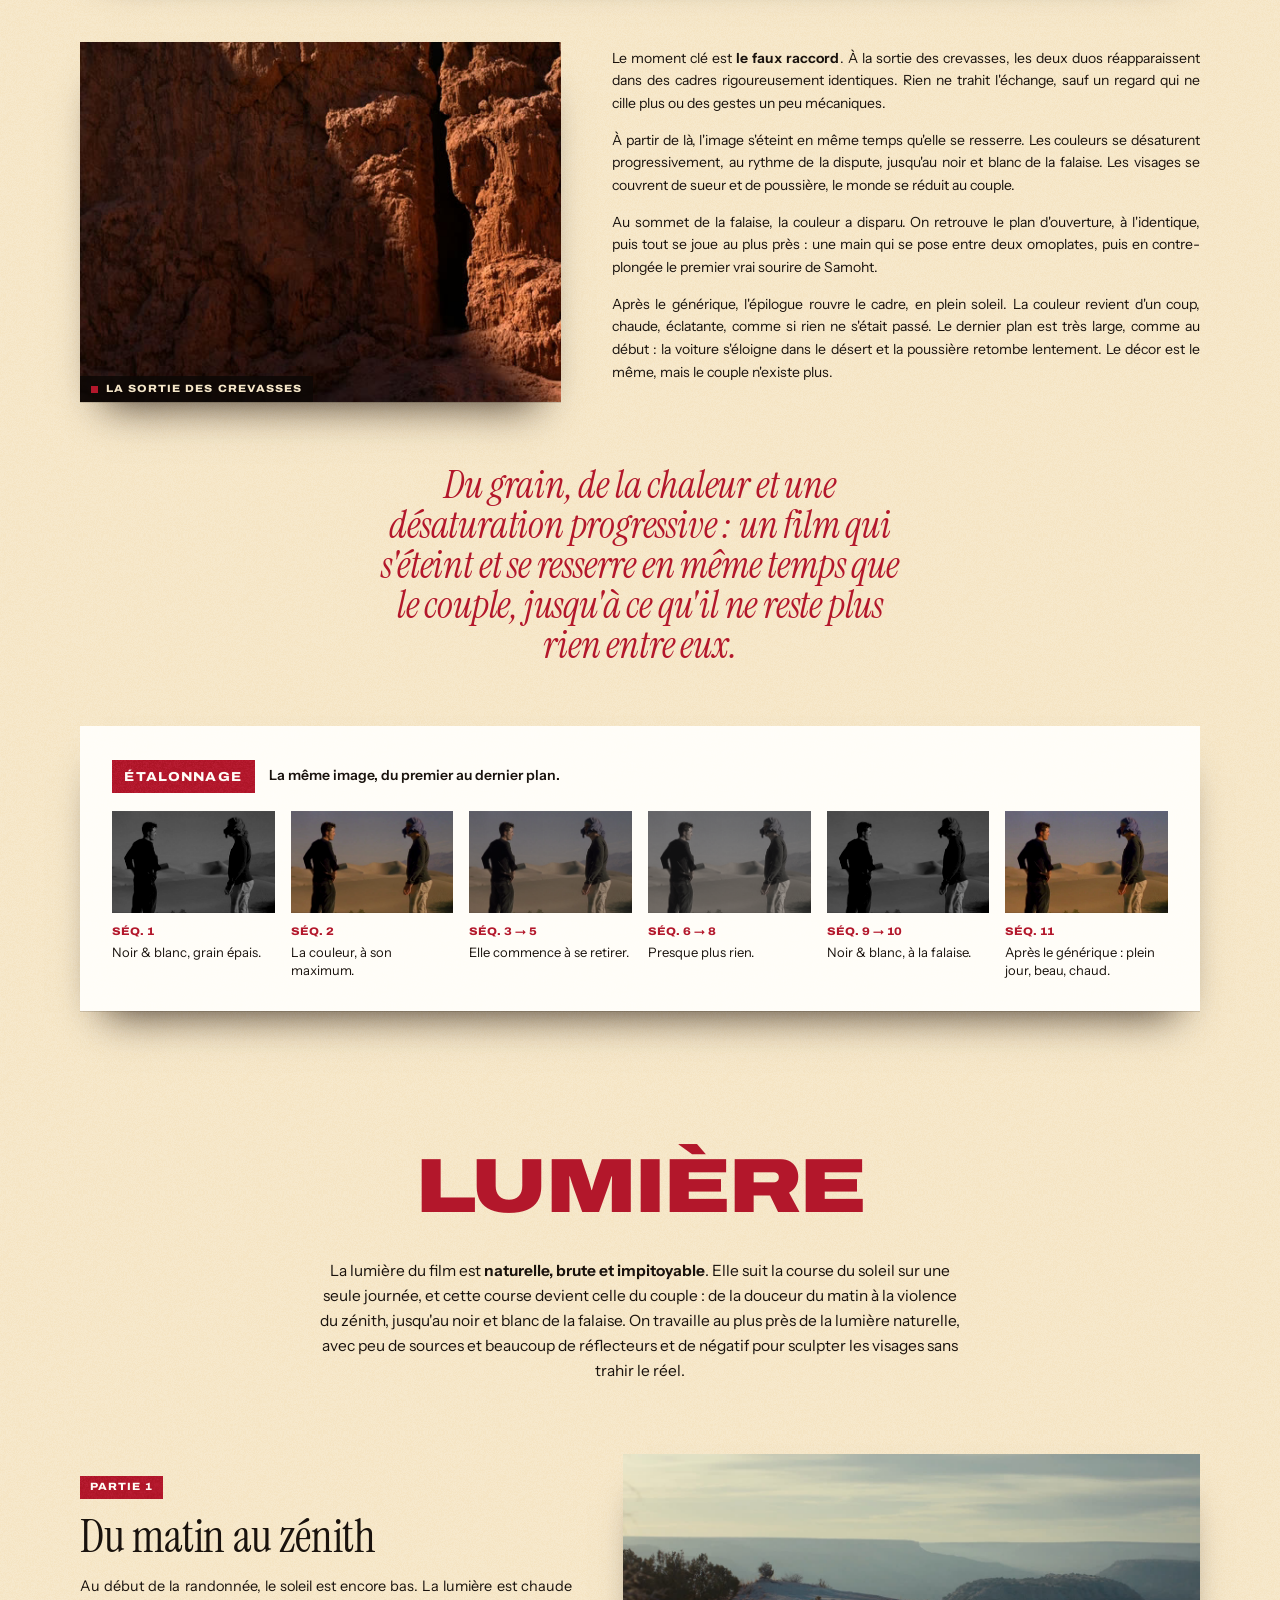
==== commit e96e4320: "Barreaux de Sable : trois scènes à la loupe, coupe sur la poussée - scenes.html : la plus longue (sc" ====
--- a/les-barreaux-de-sable/index.html
+++ b/les-barreaux-de-sable/index.html
@@ -165,7 +165,7 @@
           <article class="seq"><figure><img class="ref" src="img/ref/mirage-walk.jpg" alt="" loading="lazy"></figure><div class="seq__text"><span class="seq__n">Séquence 7</span><h4>La rupture</h4><p>Le soleil est au zénith et la lumière efface les ombres. Marie, le visage vide, tourne le dos à Samoht et part vers les reliefs. «&nbsp;Fais ta crise toute seule&nbsp;!&nbsp;» Elle ne se retourne pas. Dans un plan large symétrique, Thomas fait de même, la carte froissée dans la main, et Eiram ne le rappelle pas. Sur le visage des doubles, aucun triomphe, seulement du soulagement, comme s'ils venaient de poser un sac trop lourd. Puis leurs silhouettes se dissolvent dans la réverbération, comme un mirage.</p></div></article>
           <article class="seq"><figure><img class="ref" src="img/ref/footprints.jpg" alt="" loading="lazy"></figure><div class="seq__text"><span class="seq__n">Séquence 8</span><h4>La solitude</h4><p>Les couleurs pâlissent. Thomas marche seul, minuscule dans une plaine sans arbre, sans oiseau, sans ombre, avec pour seul bruit son cœur qui cogne dans ses tempes. Par réflexe, il tourne la tête pour parler à quelqu'un, mais il n'y a personne. Dans son univers, Marie porte toujours la casquette de Thomas&nbsp;; sa main cherche une autre main à côté d'elle et se referme sur le vide. Derrière chacun, une seule ligne d'empreintes. Au loin, la falaise.</p></div></article>
           <article class="seq"><figure><img class="ref" src="img/ref/bw-apart.webp" alt="" loading="lazy"></figure><div class="seq__text"><span class="seq__n">Séquence 9</span><h4>Seuls face au vide</h4><p>Noir et blanc, avec le même grain qu'à l'ouverture&nbsp;: avec le couple, les couleurs sont mortes. Thomas débouche sur le plateau, avance jusqu'au bord et s'arrête face au canyon. Même plateau, même cadre, même axe&nbsp;: Marie arrive à son tour dans son univers, exactement au même endroit. Le vent tombe d'un coup et on retrouve le plan d'ouverture, à l'identique. Ils ne se croisent pas et ne se voient pas&nbsp;: chacun fait face au vide, seul.</p></div></article>
-          <article class="seq"><figure><img class="ref" src="img/ref/bw-push.jpg" alt="" style="object-position: 84% 28%" loading="lazy"></figure><div class="seq__text"><span class="seq__n">Séquence 10</span><h4>Le piège du miroir</h4><p>Au premier plan, de dos, Samoht, qu'on n'a pas vu arriver. Il pose la main à plat entre les omoplates de Thomas et pousse, sans un mot. On ne le voit pas tomber. En contre-plongée, Samoht sourit, et pour la première fois c'est un vrai sourire. Match cut, même cadre&nbsp;: Eiram sourit aussi, les cheveux lâchés. Marie n'est plus là. La SynthWave et les voix explosent comme à l'ouverture, puis coupe au noir.</p></div></article>
+          <article class="seq"><figure><img class="ref" src="img/ref/bw-push.jpg" alt="" style="object-position: 84% 28%" loading="lazy"></figure><div class="seq__text"><span class="seq__n">Séquence 10</span><h4>Le piège du miroir</h4><p>Au premier plan, de dos, Samoht, qu'on n'a pas vu arriver. Il pose la main à plat entre les omoplates de Thomas et commence à pousser, sans un mot. Coupe. En contre-plongée, Samoht sourit, et pour la première fois c'est un vrai sourire. Match cut, même cadre&nbsp;: Eiram sourit aussi, les cheveux lâchés. Marie n'est plus là. La SynthWave et les voix explosent comme à l'ouverture, puis coupe au noir.</p></div></article>
           <article class="seq seq--epi"><figure><img src="img/ref/truck-cab.jpg" alt="" width="1200" height="630" loading="lazy"></figure><div class="seq__text"><span class="seq__n">Séquence 11 · Épilogue</span><h4>Le parking</h4><p>Après le générique. Plein jour, il fait beau, il fait chaud. Sur le parking au pied des Bardenas, Samoht et Eiram se retrouvent enfin devant la voiture. Ils se regardent et comprennent sans un mot qu'ils sont deux inconnus. Ils montent sans se parler, les portières claquent, le moteur démarre. Un plan très large et très long&nbsp;: la voiture s'éloigne dans le désert et la poussière retombe lentement. Le décor n'a pas bougé, mais le couple n'existe plus.</p></div></article>
         </div>
       </div>
@@ -386,7 +386,7 @@
           <div class="just">
             <p>Le moment clé est <strong>le faux raccord</strong>. À la sortie des crevasses, les deux duos réapparaissent dans des cadres rigoureusement identiques. Rien ne trahit l'échange, sauf un regard qui ne cille plus ou des gestes un peu mécaniques.</p>
             <p>À partir de là, l'image s'éteint en même temps qu'elle se resserre. Les couleurs se désaturent progressivement, au rythme de la dispute, jusqu'au noir et blanc de la falaise. Les visages se couvrent de sueur et de poussière, le monde se réduit au couple.</p>
-            <p>Au sommet de la falaise, la couleur a disparu. On retrouve le plan d'ouverture, à l'identique, puis tout se joue au plus près&nbsp;: une main qui se pose entre deux omoplates, une plongée sur le gouffre, et en contre-plongée le premier vrai sourire de Samoht.</p>
+            <p>Au sommet de la falaise, la couleur a disparu. On retrouve le plan d'ouverture, à l'identique, puis tout se joue au plus près&nbsp;: une main qui se pose entre deux omoplates, puis en contre-plongée le premier vrai sourire de Samoht.</p>
             <p>Après le générique, l'épilogue rouvre le cadre, en plein soleil. La couleur revient d'un coup, chaude, éclatante, comme si rien ne s'était passé. Le dernier plan est très large, comme au début&nbsp;: la voiture s'éloigne dans le désert et la poussière retombe lentement. Le décor est le même, mais le couple n'existe plus.</p>
           </div>
         </div>
